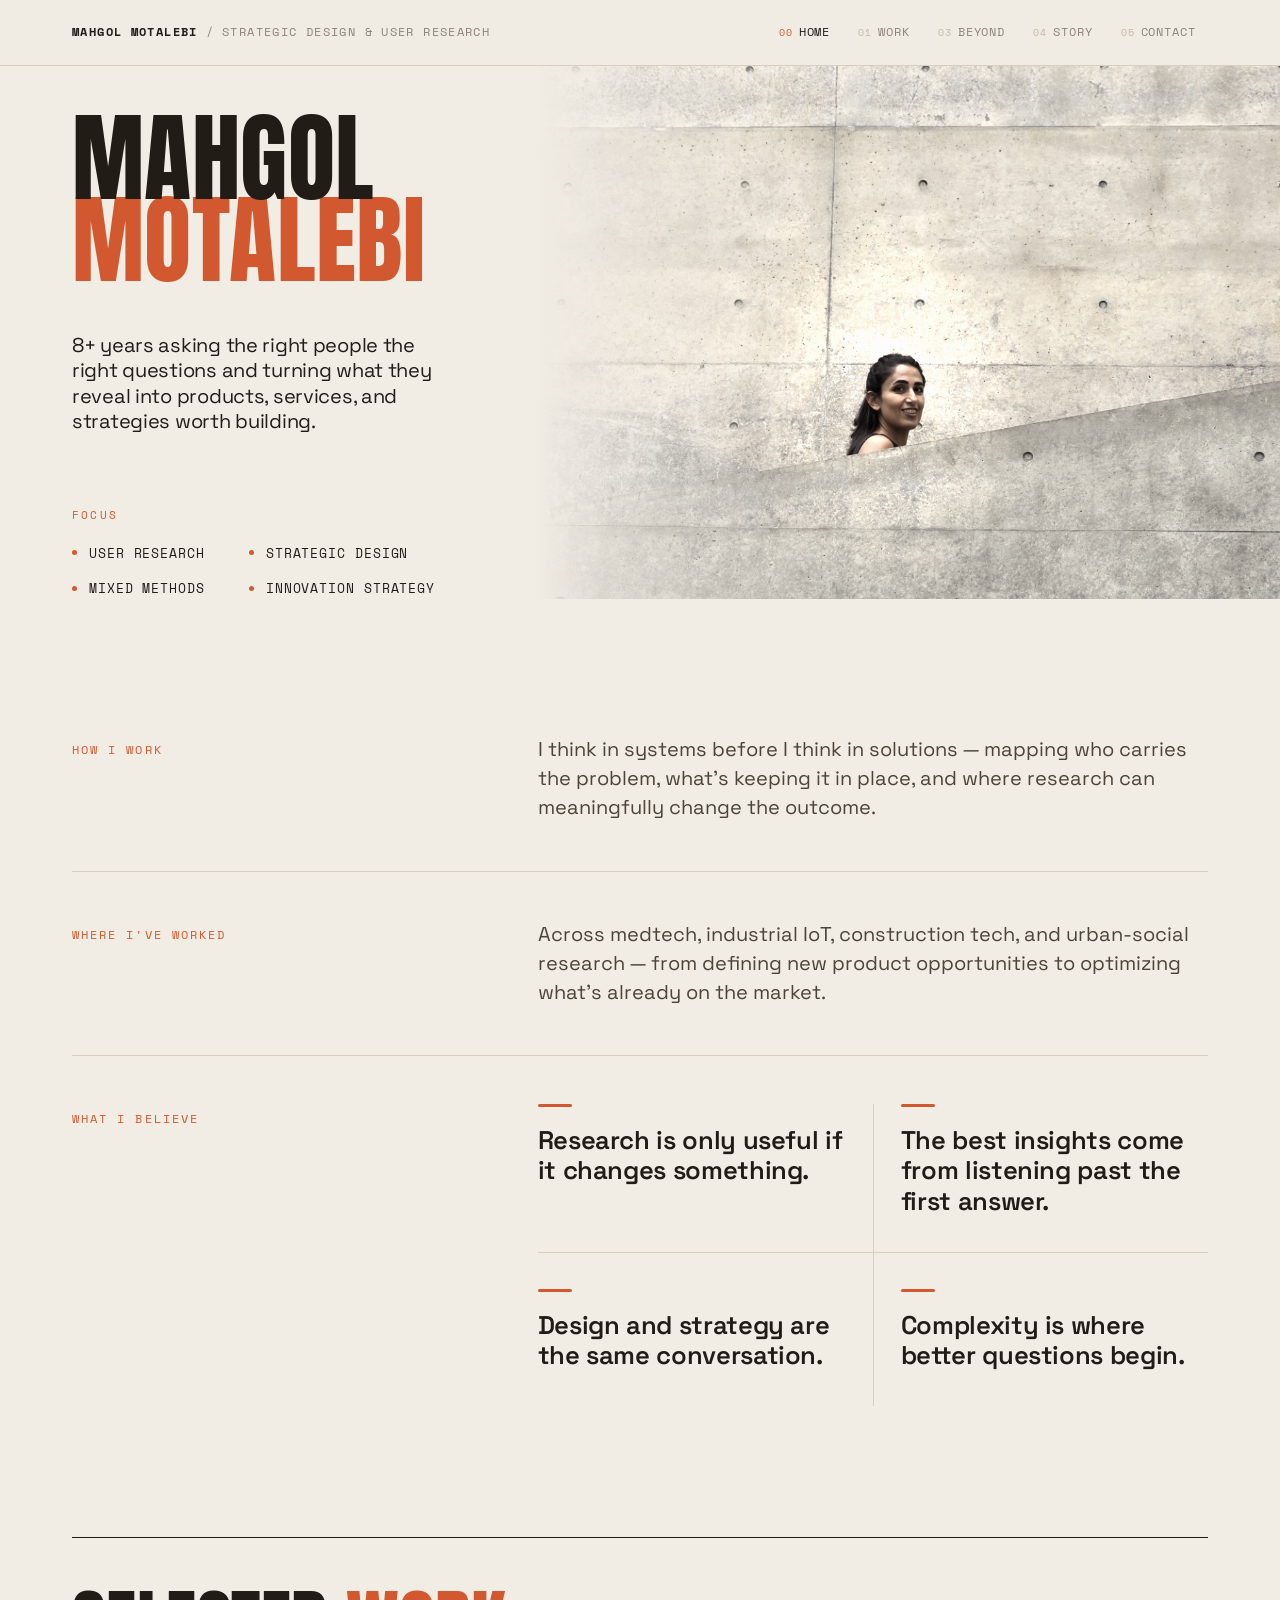
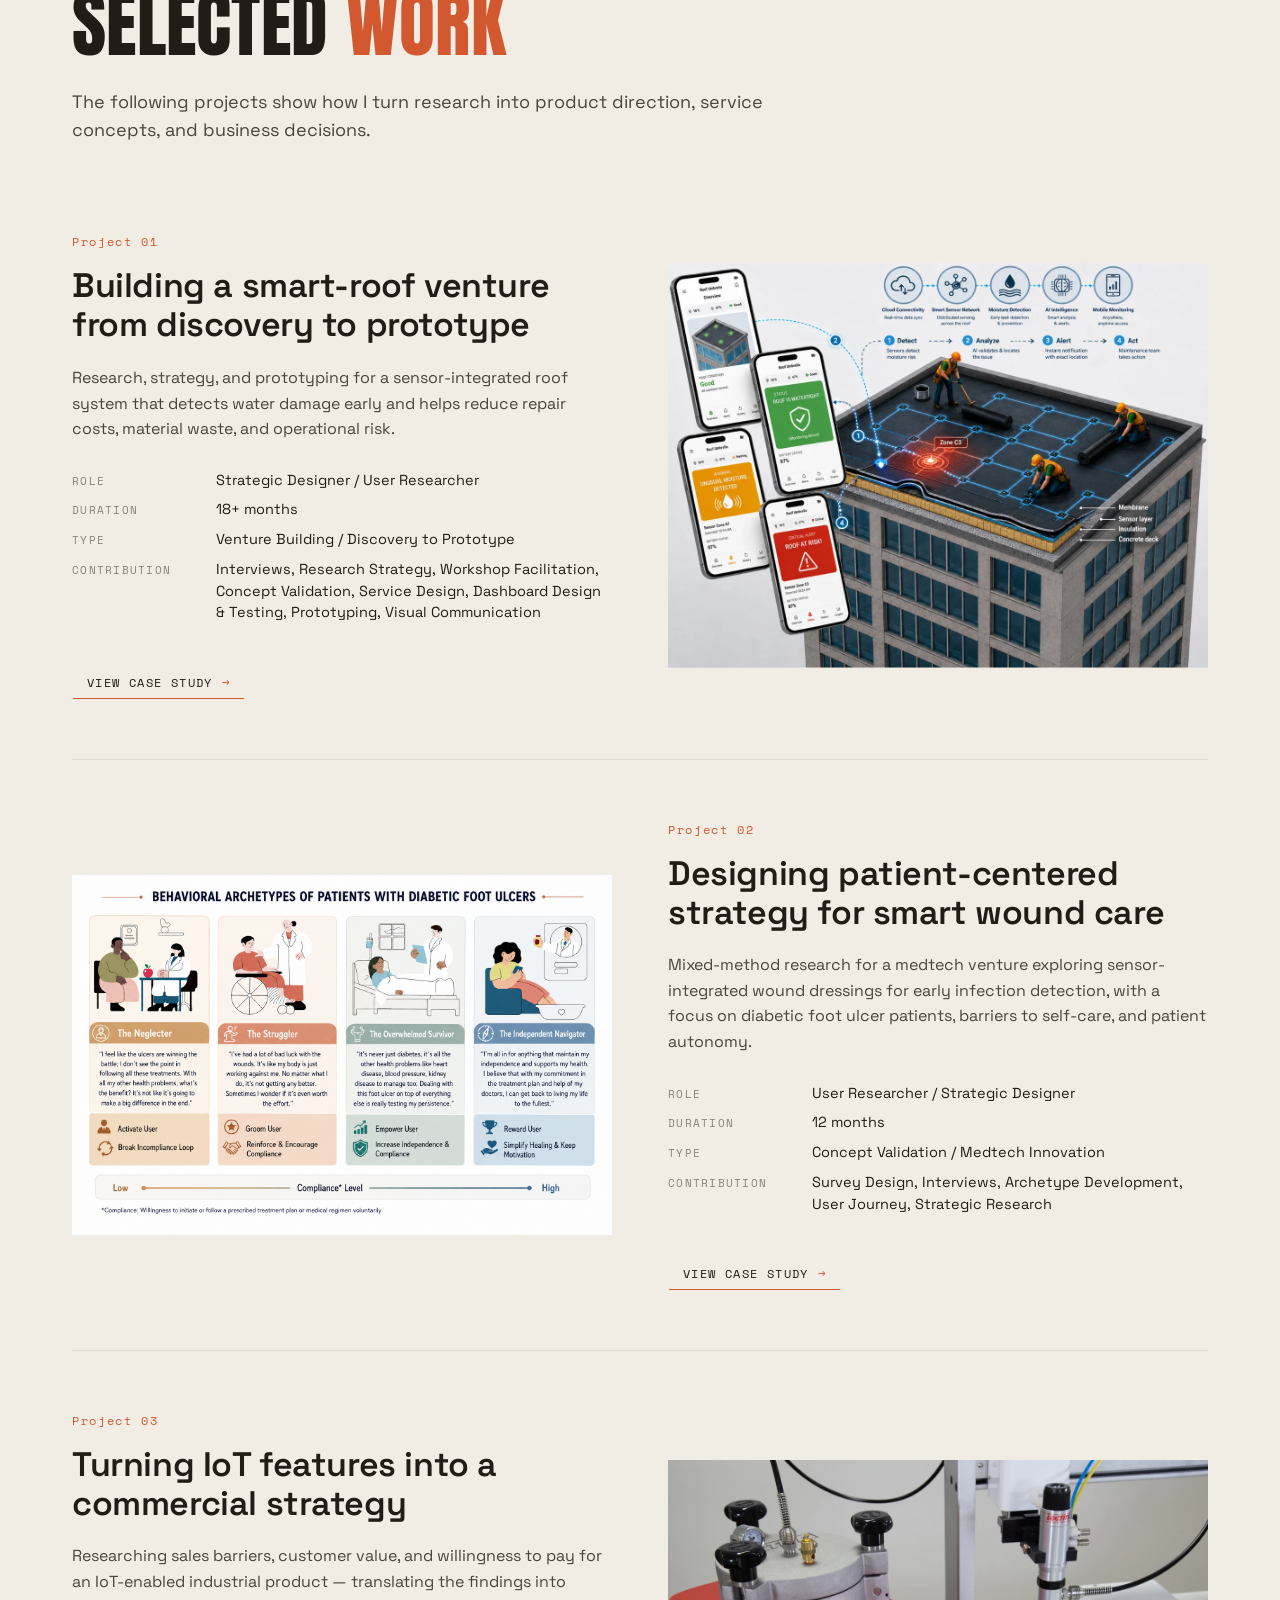
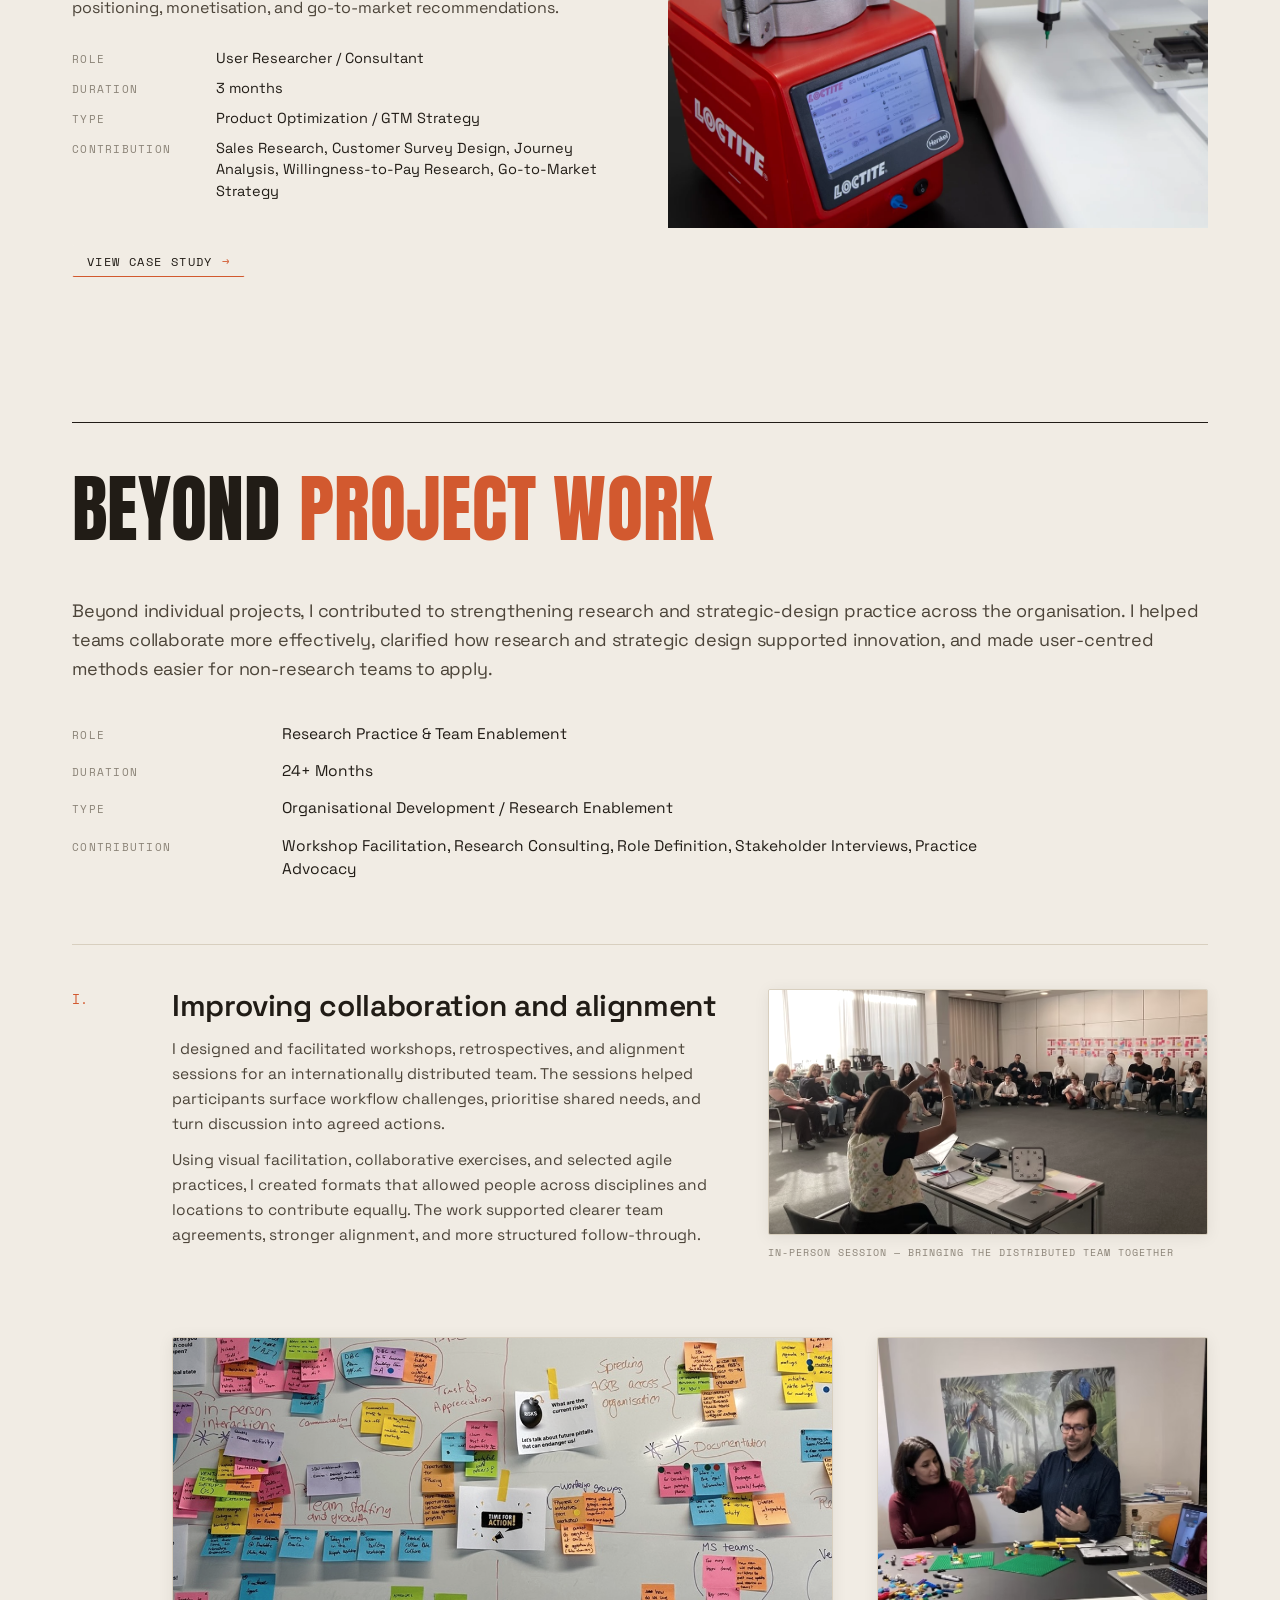
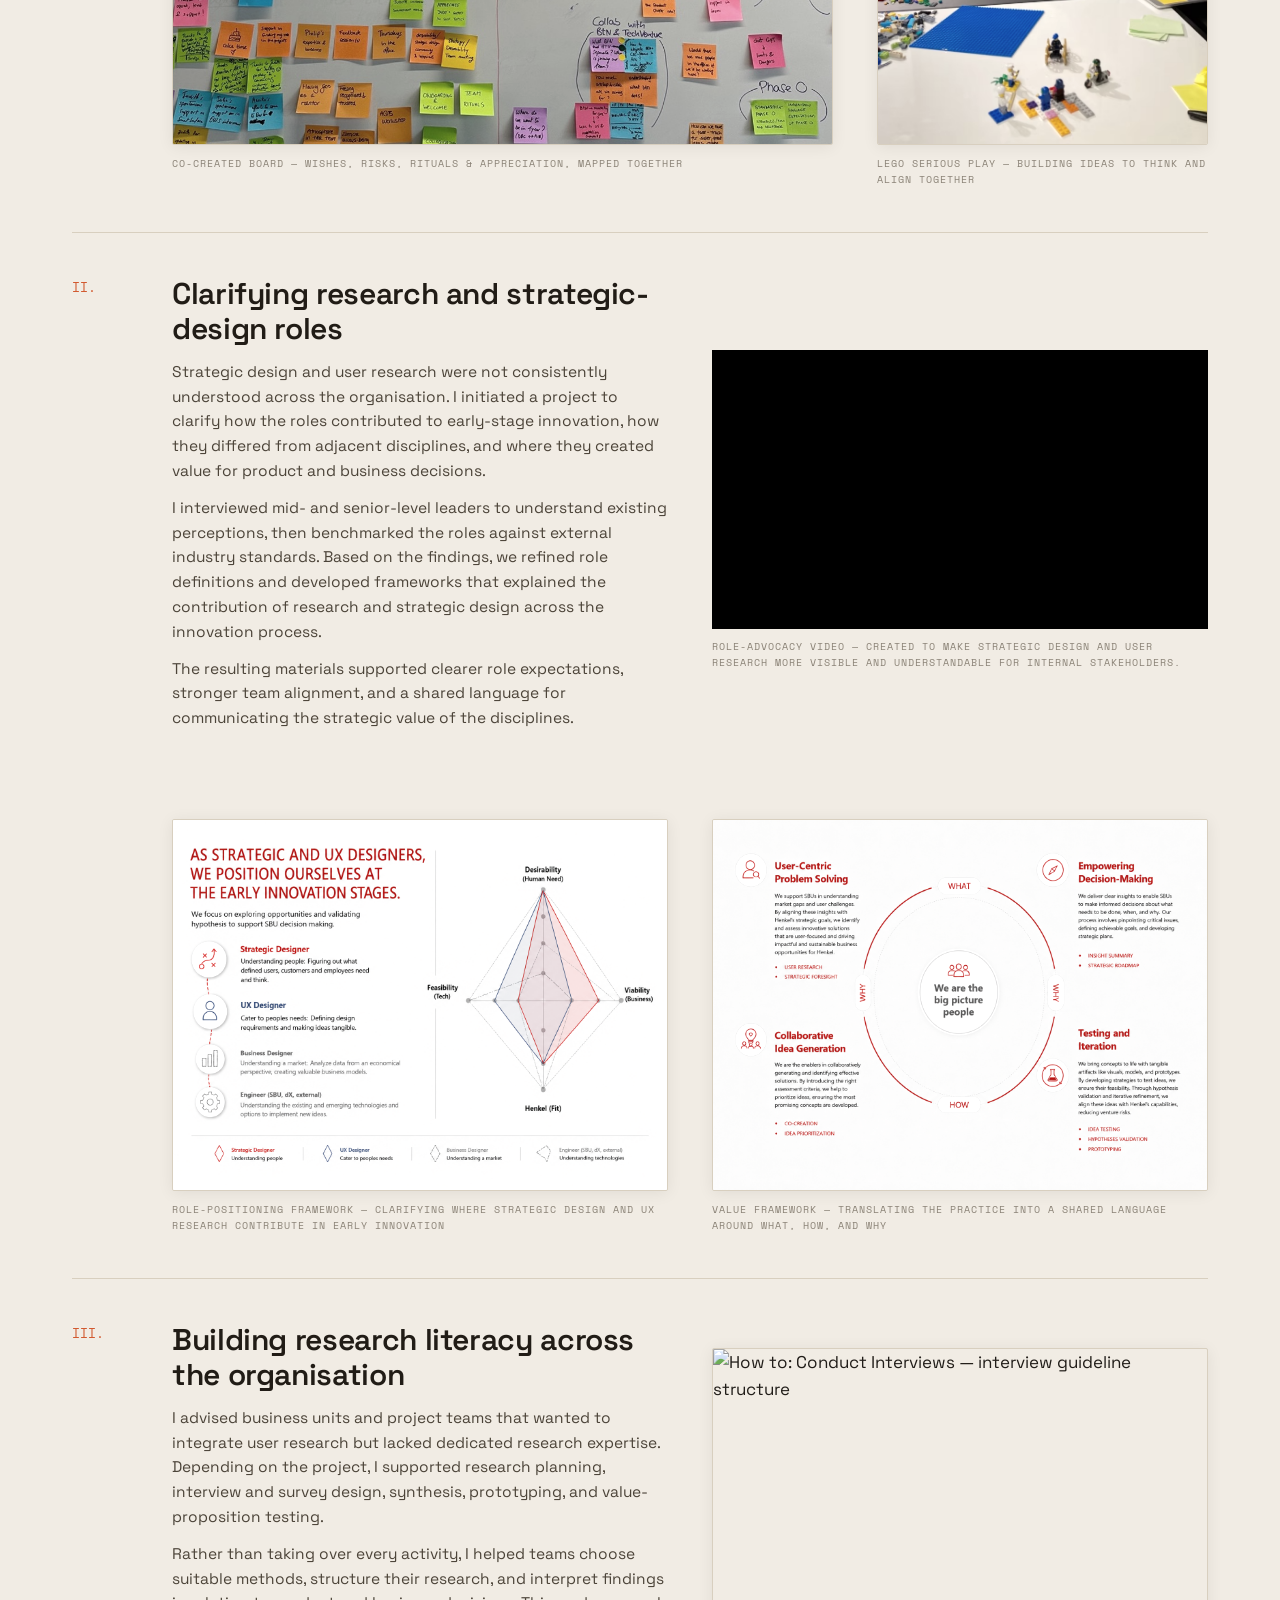
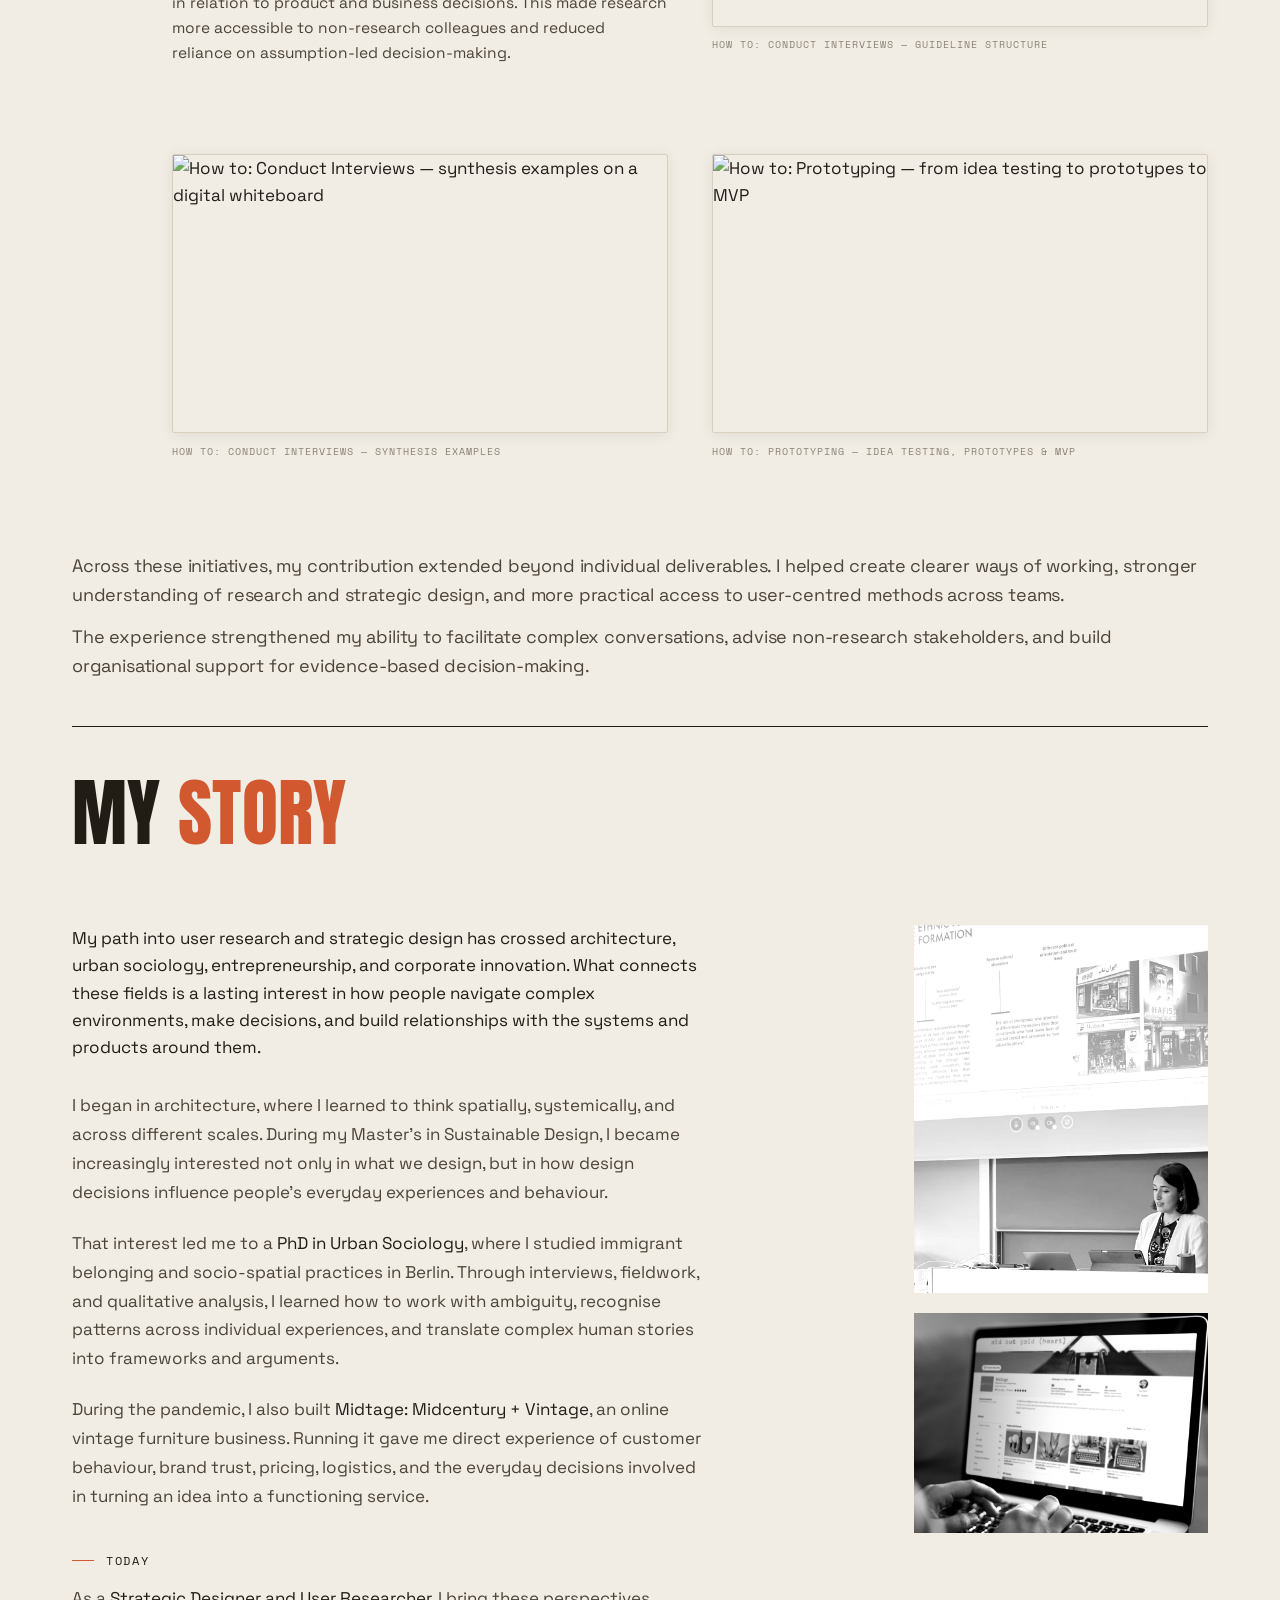
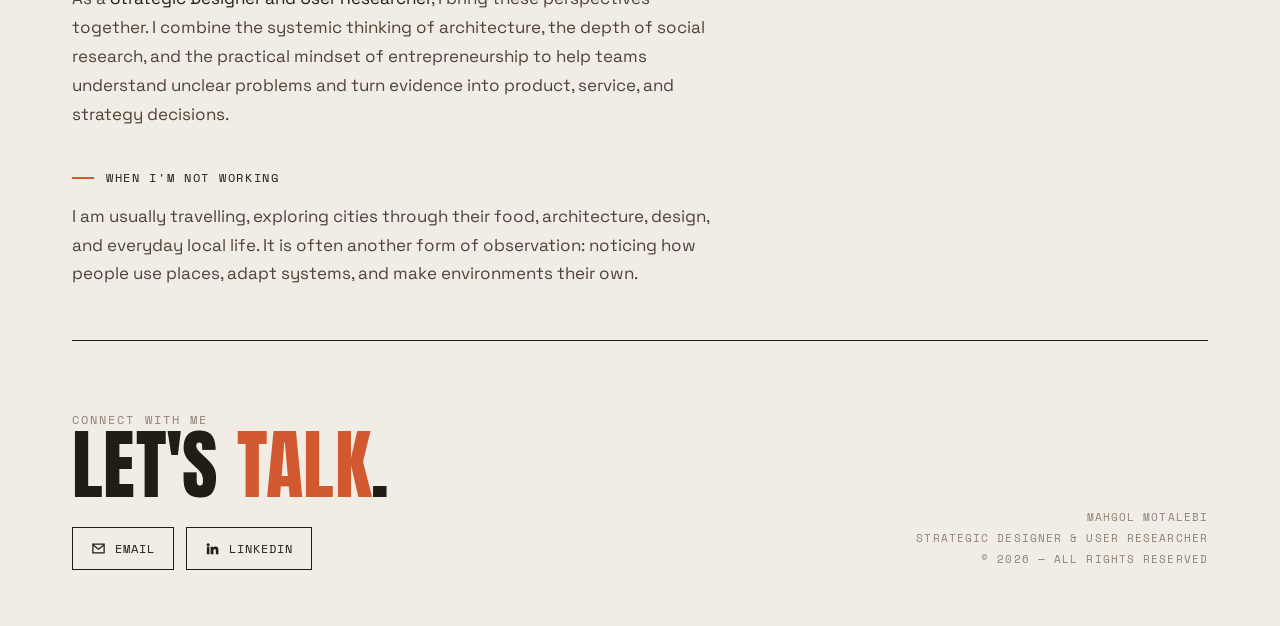
==== index.html @ c9561e36 "Update index.html" ====
<!DOCTYPE html>
<html lang="en" class="preload">
<head>
<meta charset="UTF-8" />
<meta name="viewport" content="width=device-width, initial-scale=1.0" />
<title>Mahgol Motalebi — Strategic Designer & User Researcher</title>
<link rel="preconnect" href="https://fonts.googleapis.com" />
<link rel="preconnect" href="https://fonts.gstatic.com" crossorigin />
<link href="https://fonts.googleapis.com/css2?family=Anton&family=Instrument+Serif:ital@0;1&family=Space+Mono:ital,wght@0,400;0,700;1,400&family=Space+Grotesk:wght@400;500;600;700&family=Hanken+Grotesk:wght@400;500;600;700&display=swap" rel="stylesheet" />
<link rel="stylesheet" href="site.css?v=54" />
<link rel="stylesheet" href="case.css?v=37" />
<script src="image-slot.js"></script>
<script src="site.js" defer></script>
<template id="__bundler_thumbnail"><svg viewBox="0 0 80 56" xmlns="http://www.w3.org/2000/svg"><rect width="80" height="56" fill="#f1ece4"/><text x="40" y="32" font-size="10" fill="#d2592f" text-anchor="middle" font-family="serif" font-weight="bold">MM</text></svg></template>
</head>
<body>

<!-- ===================== NAV ===================== -->
<header class="nav">
  <div class="wrap">
    <a class="nav-brand" href="#home"><b>Mahgol Motalebi</b><span class="sep">/</span><span class="role">Strategic Design &amp; User Research</span></a>
    <nav class="nav-links">
      <a href="#home"><span class="n">00</span>Home</a>
      <a href="#work"><span class="n">01</span>Work</a>
      <a href="#beyond"><span class="n">03</span>Beyond</a>
      <a href="#story"><span class="n">04</span>Story</a>
      <a href="#contact"><span class="n">05</span>Contact</a>
    </nav>

  </div>
</header>

<main>

<!-- ===================== 00 · HOME ===================== -->
<section id="home" class="hero" data-screen-label="Home">
  <div class="hero-stage">
    <div class="hero-photo">
      <img loading="eager" src="images/portrait-wall-bright.png" alt="Mahgol Motalebi against a concrete wall" style="object-fit: cover" />
    </div>
    <div class="wrap hero-inner">
      <div class="hero-text reveal">
        <h1 class="hero-name"><span>Mahgol</span><span class="o" style="margin: 2px 0px 0px">Motalebi</span></h1>
        <p class="hero-state" style="font-size: 20px; width: 100%; max-width: 370px;">8+ years asking the right people the right questions and turning what they reveal into products, services, and strategies worth building.</p>
        <div class="hero-tags" style="margin: 72px 0px 0px">
          <span class="hero-tags-label">Focus</span>
          <div class="tag-row">
            <span class="tag">User Research</span>
            <span class="tag">Strategic Design</span>
            <span class="tag">Mixed Methods</span>
            <span class="tag">Innovation Strategy</span>
          </div>
        </div>

      </div>
    </div>
  </div>
  <div class="wrap">
    <div class="home-lower">
      <div class="home-band reveal">
        <div class="beliefs-kicker">How I work</div>
        <p class="hero-proof" style="font-size: 20px">I think in systems before I think in solutions — mapping who carries the problem, what's keeping it in place, and where research can meaningfully change the outcome.</p>
      </div>
      <div class="home-band reveal">
        <div class="beliefs-kicker">Where I've worked</div>
        <p class="hero-proof" style="font-size: 20px">Across medtech, industrial IoT, construction tech, and urban-social research — from defining new product opportunities to optimizing what's already on the market.</p>
      </div>
      <div class="home-band reveal">
        <div class="beliefs-kicker">What I believe</div>
        <ol class="beliefs-grid">
          <li><span class="bmark"></span><p>Research is only useful if it changes something.</p></li>
          <li><span class="bmark"></span><p>The best insights come from listening past the first answer.</p></li>
          <li><span class="bmark"></span><p>Design and strategy are the same conversation.</p></li>
          <li><span class="bmark"></span><p>Complexity is where better questions begin.</p></li>
        </ol>
      </div>
    </div>
  </div>
</section>

<!-- ===================== 02 · WORK ===================== -->
<section id="work" style="margin: 0px; padding-top: 18px; margin-top: 0px">
  <div class="wrap">
    <div class="sec-head reveal">
      <div>
        <h2 class="sec-title">Selected <em>Work</em></h2>
      </div>
    </div>

    <p class="work-intro reveal" style="font-size: 18px; width: 100%; max-width: 760px;">The following projects show how I turn research into product direction, service concepts, and business decisions.</p>

    <article class="proj reveal proj--link" onclick="openCase('case-smart')" onkeydown="if(event.key==='Enter'||event.key===' '){event.preventDefault();openCase('case-smart');}" role="link" tabindex="0" aria-label="Open Smart Surface case study" style="padding: 40px 0px 60px">
      <div class="proj-body">
        <div class="proj-num">Project 01</div>
        <h3 class="proj-title">Building a smart-roof venture from discovery to prototype</h3>
        <p class="proj-desc">Research, strategy, and prototyping for a sensor-integrated roof system that detects water damage early and helps reduce repair costs, material waste, and operational risk.</p>
        <dl class="meta">
          <dt>Role</dt><dd>Strategic Designer / User Researcher</dd>
          <dt>Duration</dt><dd>18+ months</dd>
          <dt>Type</dt><dd>Venture Building / Discovery to Prototype</dd>
          <dt>Contribution</dt><dd>Interviews, Research Strategy, Workshop Facilitation, Concept Validation, Service Design, Dashboard Design &amp; Testing, Prototyping, Visual Communication</dd>
        </dl>
        <span class="proj-cta hero-link hero-link--primary"><span class="lbl">View case study</span> <span class="ar">→</span></span>
      </div>
      <div class="proj-media">
        <image-slot id="work-proj-01" class="proj-img" shape="rect" fit="contain" src="[data-uri]" style="aspect-ratio:4 / 3; height:auto;" placeholder="Drop project shots — app + roof system"></image-slot>
      </div>
    </article>

    <article class="proj flip reveal proj--link" onclick="openCase('case-signal')" onkeydown="if(event.key==='Enter'||event.key===' '){event.preventDefault();openCase('case-signal');}" role="link" tabindex="0" aria-label="Open Smart Wound Care case study" style="padding: 60px 0px">
      <div class="proj-body">
        <div class="proj-num">Project 02</div>
        <h3 class="proj-title">Designing patient-centered strategy for smart wound care</h3>
        <p class="proj-desc">Mixed-method research for a medtech venture exploring sensor-integrated wound dressings for early infection detection, with a focus on diabetic foot ulcer patients, barriers to self-care, and patient autonomy.</p>
        <dl class="meta">
          <dt>Role</dt><dd>User Researcher / Strategic Designer</dd>
          <dt>Duration</dt><dd>12 months</dd>
          <dt>Type</dt><dd>Concept Validation / Medtech Innovation</dd>
          <dt>Contribution</dt><dd>Survey Design, Interviews, Archetype Development, User Journey, Strategic Research</dd>
        </dl>
        <span class="proj-cta hero-link hero-link--primary"><span class="lbl">View case study</span> <span class="ar">→</span></span>
      </div>
      <div class="proj-media">
        <div class="proj-img" style="aspect-ratio:4/3;background:#f1ece4;overflow:hidden;">
          <img loading="lazy" src="images/case-woundcare/archetypes-behaviors.png" alt="Parallel coordinates chart mapping behaviours to define archetypes across emotional well-being, adherence to treatment, knowledge of condition, and comorbidity" style="width:100%;height:100%;object-fit:contain;object-position:center center;" />
        </div>
      </div>
    </article>

    <article class="proj reveal proj--link" onclick="openCase('case-gtm')" onkeydown="if(event.key==='Enter'||event.key===' '){event.preventDefault();openCase('case-gtm');}" role="link" tabindex="0" aria-label="Open Go-to-market case study" style="padding: 60px 0px">
      <div class="proj-body">
        <div class="proj-num">Project 03</div>
        <h3 class="proj-title">Turning IoT features into a commercial strategy</h3>
        <p class="proj-desc">Researching sales barriers, customer value, and willingness to pay for an IoT-enabled industrial product — translating the findings into positioning, monetisation, and go-to-market recommendations.</p>
        <dl class="meta">
          <dt>Role</dt><dd>User Researcher / Consultant</dd>
          <dt>Duration</dt><dd>3 months</dd>
          <dt>Type</dt><dd>Product Optimization / GTM Strategy</dd>
          <dt>Contribution</dt><dd>Sales Research, Customer Survey Design, Journey Analysis, Willingness-to-Pay Research, Go-to-Market Strategy</dd>
        </dl>
        <span class="proj-cta hero-link hero-link--primary"><span class="lbl">View case study</span> <span class="ar">→</span></span>
      </div>
      <div class="proj-media">
        <div class="proj-img" style="aspect-ratio:4/3;overflow:hidden;display:flex;align-items:center;justify-content:center;"><img loading="lazy" src="images/case-gtm/rc50-dispenser-v3.webp" alt="LOCTITE EQ RC50 Integrated Dispenser — IoT-enabled industrial glue dispensing product" style="width:100%;height:100%;object-fit:contain;object-position:center center;" /></div>
      </div>
    </article>

  </div>
</section>

<!-- RESUME SECTION HIDDEN -->
<section id="resume" style="display:none;">
  <div class="wrap">
    <div class="sec-head reveal">
      <div>
        <h2 class="sec-title">Resume</h2>
      </div>
      <a href="uploads/Mahgol Motalebi- CV.pdf" download="Mahgol Motalebi CV.pdf" style="display:inline-flex;align-items:center;gap:9px;font-family:var(--mono);font-size:11px;font-weight:600;letter-spacing:0.14em;text-transform:uppercase;color:#fff;background:var(--coral);text-decoration:none;padding:9px 16px;border-radius:999px;white-space:nowrap;align-self:end;margin-bottom:6px;">Download CV <span style="font-size:13px;">↓</span></a>
    </div>

<div class="block-label">Work Experience</div>

    <div class="cv-row reveal">
      <div class="cv-when">2022 — Present</div>
      <div>
        <h3 class="cv-role">Strategic Designer · User Researcher</h3>
        <p class="cv-org">Henkel <span class="place">— Venture Building / New Business Models</span></p>
        <ul class="cv-list">
          <li>Led mixed-method research across venture-building and product optimization projects — including 100+ expert and user interviews, surveys, and iterative concept validation.</li>
          <li>Translated research into actionable outcomes: value propositions, service blueprints, journey maps, go-to-market strategies, and product and feature recommendations — across both new ventures and existing product lines.</li>
          <li>Designed and facilitated co-creation workshops, ideation sessions, and alignment workshops with cross-functional teams including business units, product managers, engineers, and external partners.</li>
          <li>Supported innovation projects end-to-end — from problem discovery and opportunity validation to prototyping and commercial strategy — aligning user needs, business goals, and technical feasibility throughout.</li>
        </ul>
      </div>
    </div>

    <div class="cv-row reveal">
      <div class="cv-when">2017 — 2022</div>
      <div>
        <h3 class="cv-role">Doctoral Researcher</h3>
        <p class="cv-org">Bauhaus-Universität Weimar</p>
        <ul class="cv-list">
          <li>Designed and conducted mixed-method research on immigrant belonging, urban public space, and socio-spatial practices in Berlin.</li>
          <li>Combined interviews, fieldwork, observation, and thematic analysis to identify patterns across complex individual and social experiences.</li>
          <li>Translated findings into academic publications, conceptual frameworks, lectures, and conference presentations for different audiences.</li>
        </ul>
      </div>
    </div>

    <div class="cv-row reveal">
      <div class="cv-when">2016 — 2017</div>
      <div>
        <h3 class="cv-role">Project Manager / Editor</h3>
        <p class="cv-org">Actar Publishers · UrbanNext <span class="place">— Barcelona</span></p>
        <ul class="cv-list">
          <li>Coordinated editorial production for the Biennale publication series Imminent Commons, working with more than ten international authors and contributors.</li>
          <li>Managed content development, editorial workflows, digital communication, and promotion across print and online channels.</li>
          <li>Authored a research chapter for the Imminent Commons Biennale publication.</li>
        </ul>
      </div>
    </div>

    <div class="cv-row reveal">
      <div class="cv-when">2013 — 2014</div>
      <div>
        <h3 class="cv-role">Teaching Assistant</h3>
        <p class="cv-org">Azad University <span class="place">— Tehran, Iran</span></p>
        <ul class="cv-list">
          <li>Supported studio teaching, student critiques, and the development of architectural design projects for the Architectural Design II course.</li>
        </ul>
      </div>
    </div>

    <div class="cv-row reveal">
      <div class="cv-when">2012 — 2013</div>
      <div>
        <h3 class="cv-role">Designer &amp; Architectural Researcher</h3>
        <p class="cv-org">Transformers of Persian Architecture <span class="place">— Tehran, Iran</span></p>
        <ul class="cv-list">
          <li>Researched sustainable design practices and translated findings into strategic directions for architectural projects.</li>
        </ul>
      </div>
    </div>

    <div class="block-label">Core Capabilities</div>
    <div class="skills">
      <div class="skill-cat reveal">
        <div class="skill-name">Research &amp;<br />Strategy</div>
        <div>
          <div class="skill-items">User interviews<span class="sl">/</span>Expert interviews<span class="sl">/</span>Survey design<span class="sl">/</span>Market research<span class="sl">/</span>Competitive analysis<span class="sl">/</span>Synthesis<span class="sl">/</span>Opportunity mapping</div>
        </div>
      </div>
      <div class="skill-cat reveal">
        <div class="skill-name">Design &amp;<br />Product Thinking</div>
        <div>
          <div class="skill-items">Journey mapping<span class="sl">/</span>Service blueprinting<span class="sl">/</span>Persona<span class="sl">/</span>archetype development<span class="sl">/</span>Value proposition design<span class="sl">/</span>Prototyping<span class="sl">/</span>Data visualization</div>
        </div>
      </div>
      <div class="skill-cat reveal">
        <div class="skill-name">Facilitation &amp;<br />Collaboration</div>
        <div>
          <div class="skill-items">Workshop design<span class="sl">/</span>Co-creation<span class="sl">/</span>Stakeholder alignment<span class="sl">/</span>Agile collaboration<span class="sl">/</span>Cross-functional consulting</div>
        </div>
      </div>
      <div class="skill-cat reveal">
        <div class="skill-name">Tools</div>
        <div>
          <div class="skill-items">Figma<span class="sl">/</span>Miro<span class="sl">/</span>Dovetail<span class="sl">/</span>ATLAS.ti<span class="sl">/</span>Adobe CC<span class="sl">/</span>Confluence<span class="sl">/</span>MS Forms</div>
        </div>
      </div>
    </div>

    <div class="block-label">Education</div>
    <div class="cv-row reveal">
      <div class="cv-when">2017 — 2022</div>
      <div>
        <h3 class="cv-role">Doctor of Philosophy in Urban Sociology</h3>
        <p class="cv-org">Bauhaus-Universität Weimar</p>
        <ul class="cv-list"><li>Research on how immigrants' use of urban public spaces and socio-spatial practices shape their sense of belonging in Berlin.</li></ul>
      </div>
    </div>
    <div class="cv-row reveal">
      <div class="cv-when">2014 — 2016</div>
      <div>
        <h3 class="cv-role">Master of Sustainable Design</h3>
        <p class="cv-org">KU Leuven</p>
        <ul class="cv-list">
          <li>Developed a research-through-design approach combining sustainable planning, spatial analysis, and experimental design methods.</li>
        </ul>
      </div>
    </div>
    <div class="cv-row reveal">
      <div class="cv-when">2015 — 2016</div>
      <div>
        <h3 class="cv-role">Exchange Programme in Media Architecture</h3>
        <p class="cv-org">Bauhaus-Universität Weimar</p>
        <ul class="cv-list">
          <li>Explored interdisciplinary approaches connecting architecture, digital media, technology, and spatial experience.</li>
        </ul>
      </div>
    </div>
    <div class="cv-row reveal">
      <div class="cv-when">2008 — 2013</div>
      <div>
        <h3 class="cv-role">Bachelor of Architecture &amp; Design</h3>
        <p class="cv-org">Azad University</p>
      </div>
    </div>
  </div>
</section>

<!-- ===================== 03 · BEYOND ===================== -->
<section id="beyond" style="padding-top:40px">
  <div class="wrap">
    <div class="sec-head reveal">
      <div>
        <h2 class="sec-title">Beyond <em>Project Work</em></h2>
      </div>
    </div>

    <div class="beyond-intro reveal">
      <div class="beyond-intro-body">
        <p>Beyond individual projects, I contributed to strengthening research and strategic-design practice across the organisation. I helped teams collaborate more effectively, clarified how research and strategic design supported innovation, and made user-centred methods easier for non-research teams to apply.</p>
      </div>
      <dl class="beyond-meta">
        <div class="bm-row">
          <dt>Role</dt>
          <dd>Research Practice &amp; Team Enablement</dd>
        </div>
        <div class="bm-row">
          <dt>Duration</dt>
          <dd>24+ Months</dd>
        </div>
        <div class="bm-row">
          <dt>Type</dt>
          <dd>Organisational Development / Research Enablement</dd>
        </div>
        <div class="bm-row">
          <dt>Contribution</dt>
          <dd>Workshop Facilitation, Research Consulting, Role Definition, Stakeholder Interviews, Practice Advocacy</dd>
        </div>
      </dl>
    </div>

    <div class="init init--photos reveal">
      <div class="init-n">I.</div>
      <div>
        <h3 class="init-title">Improving collaboration and alignment</h3>
        <div class="init-body">
          <p>I designed and facilitated workshops, retrospectives, and alignment sessions for an internationally distributed team. The sessions helped participants surface workflow challenges, prioritise shared needs, and turn discussion into agreed actions.</p>
          <p>Using visual facilitation, collaborative exercises, and selected agile practices, I created formats that allowed people across disciplines and locations to contribute equally. The work supported clearer team agreements, stronger alignment, and more structured follow-through.</p>
        </div>
      </div>
      <div class="init-media">
        <div class="frame"><img src="images/workshop/group-session.jpg" alt="Mahgol facilitating an in-person workshop with the distributed team seated in a circle, timer on the table and clustered sticky notes on the wall behind" loading="lazy" /></div>
        <div class="cap">In-person session — bringing the distributed team together</div>
      </div>
      <div class="init-figs init-figs--split">
        <figure class="init-fig">
          <div class="frame"><img src="images/workshop/sticky-board.jpg" alt="A large co-created workshop board mapping wishes, in-person interactions, team staffing, risks, documentation, meetings and appreciation across hundreds of colour-coded sticky notes" loading="lazy" /></div>
          <figcaption>co-created board — wishes, risks, rituals &amp; appreciation, mapped together</figcaption>
        </figure>
        <figure class="init-fig">
          <div class="frame"><img src="images/workshop/lego-play.jpg" alt="A LEGO Serious Play session — colourful brick models and figures spread across the table as two participants discuss, with a colleague joining remotely on a laptop" loading="lazy" /></div>
          <figcaption>lego serious play — building ideas to think and align together</figcaption>
        </figure>
      </div>
    </div>

    <div class="init init--feature reveal">
      <div class="init-n">II.</div>
      <div>
        <h3 class="init-title">Clarifying research and strategic-design roles</h3>
        <div class="init-body">
          <p>Strategic design and user research were not consistently understood across the organisation. I initiated a project to clarify how the roles contributed to early-stage innovation, how they differed from adjacent disciplines, and where they created value for product and business decisions.</p>
          <p>I interviewed mid- and senior-level leaders to understand existing perceptions, then benchmarked the roles against external industry standards. Based on the findings, we refined role definitions and developed frameworks that explained the contribution of research and strategic design across the innovation process.</p>
          <p>The resulting materials supported clearer role expectations, stronger team alignment, and a shared language for communicating the strategic value of the disciplines.</p>
        </div>
      </div>
      <div class="init-media">
        <div class="init-vframe">
          <iframe loading="lazy" src="https://www.youtube-nocookie.com/embed/P8NuC5eM3Ws?rel=0&modestbranding=1" title="Advocacy for strategic design & user research" frameborder="0" allow="accelerometer; autoplay; clipboard-write; encrypted-media; gyroscope; picture-in-picture; web-share" allowfullscreen referrerpolicy="strict-origin-when-cross-origin"></iframe>
        </div>
        <div class="cap">Role-advocacy video — created to make strategic design and user research more visible and understandable for internal stakeholders.</div>
      </div>
      <div class="init-figs">
        <figure class="init-fig">
          <div class="frame"><img src="images/advocacy/role-positioning.png" alt="Role-positioning framework — Strategic Designer and UX Designer plotted at the early innovation stages across Desirability, Feasibility, Viability and Henkel fit, alongside Business Designer and Engineer roles" loading="lazy" /></div>
          <figcaption>role-positioning framework — clarifying where strategic design and UX research contribute in early innovation</figcaption>
        </figure>
        <figure class="init-fig">
          <div class="frame"><img src="images/advocacy/big-picture-framework.png" alt="The big-picture framework — what, how and why of the practice across user-centric problem solving, empowering decision-making, collaborative idea generation and testing &amp; iteration" loading="lazy" /></div>
          <figcaption>value framework — translating the practice into a shared language around what, how, and why</figcaption>
        </figure>
      </div>
    </div>

    <div class="init init--feature reveal">
      <div class="init-n">III.</div>
      <div>
        <h3 class="init-title">Building research literacy across the organisation</h3>
        <div class="init-body">
          <p>I advised business units and project teams that wanted to integrate user research but lacked dedicated research expertise. Depending on the project, I supported research planning, interview and survey design, synthesis, prototyping, and value-proposition testing.</p>
          <p>Rather than taking over every activity, I helped teams choose suitable methods, structure their research, and interpret findings in relation to product and business decisions. This made research more accessible to non-research colleagues and reduced reliance on assumption-led decision-making.</p>
        </div>
      </div>
      <div class="init-media">
        <div class="frame init-frame-16-9"><img src="uploads-b/slide_1_1920x1080-c0480bf2.png" alt="How to: Conduct Interviews — interview guideline structure" loading="lazy" /></div>
        <div class="cap">how to: conduct interviews — guideline structure</div>
      </div>
      <div class="init-figs">
        <figure class="init-fig">
          <div class="frame init-frame-16-9"><img src="uploads-b/slide_3_1920x1080-69c99fd1.png" alt="How to: Conduct Interviews — synthesis examples on a digital whiteboard" loading="lazy" /></div>
          <figcaption>how to: conduct interviews — synthesis examples</figcaption>
        </figure>
        <figure class="init-fig">
          <div class="frame init-frame-16-9"><img src="uploads-b/slide_2_1920x1080-3a82008c.png" alt="How to: Prototyping — from idea testing to prototypes to MVP" loading="lazy" /></div>
          <figcaption>how to: prototyping — idea testing, prototypes &amp; MVP</figcaption>
        </figure>
      </div>
    </div>

    <p class="beyond-close reveal">Across these initiatives, my contribution extended beyond individual deliverables. I helped create clearer ways of working, stronger understanding of research and strategic design, and more practical access to user-centred methods across teams.</p>
    <p class="beyond-close reveal">The experience strengthened my ability to facilitate complex conversations, advise non-research stakeholders, and build organisational support for evidence-based decision-making.</p>
  </div>
</section>

<!-- ===================== 04 · STORY ===================== -->
<section id="story">
  <div class="wrap">
    <div class="sec-head reveal">
      <div>
        <h2 class="sec-title">My <em>Story</em></h2>
      </div>
    </div>

    <div class="story-grid">
      <div class="story-body reveal">
        <p style="font-family: var(--grotesk); font-size: 17px; line-height: 1.6; color: var(--ink); margin: 0 0 30px; max-width: 640px">My path into user research and strategic design has crossed architecture, urban sociology, entrepreneurship, and corporate innovation. What connects these fields is a lasting interest in how people navigate complex environments, make decisions, and build relationships with the systems and products around them.</p>
        <p style="font-size: 17px">I began in architecture, where I learned to think spatially, systemically, and across different scales. During my Master's in Sustainable Design, I became increasingly interested not only in what we design, but in how design decisions influence people's everyday experiences and behaviour.</p>
        <p style="font-size: 17px">That interest led me to a <b>PhD in Urban Sociology</b>, where I studied immigrant belonging and socio-spatial practices in Berlin. Through interviews, fieldwork, and qualitative analysis, I learned how to work with ambiguity, recognise patterns across individual experiences, and translate complex human stories into frameworks and arguments.</p>
        <p>During the pandemic, I also built <b>Midtage: Midcentury + Vintage</b>, an online vintage furniture business. Running it gave me direct experience of customer behaviour, brand trust, pricing, logistics, and the everyday decisions involved in turning an idea into a functioning service.</p>

        <div class="story-h">Today</div>
        <p style="font-size: 17px">As a <b>Strategic Designer and User Researcher</b>, I bring these perspectives together. I combine the systemic thinking of architecture, the depth of social research, and the practical mindset of entrepreneurship to help teams understand unclear problems and turn evidence into product, service, and strategy decisions.</p>

        <div class="story-h">When I'm not working</div>
        <p style="font-size: 17px">I am usually travelling, exploring cities through their food, architecture, design, and everyday local life. It is often another form of observation: noticing how people use places, adapt systems, and make environments their own.</p>
      </div>

      <div class="story-media reveal">
        <image-slot id="story-presenting" class="story-presenting" shape="rect" style="display:block;width:100%;" src="images/story-presenting.jpg" placeholder="Presenting / lecture"></image-slot>
        <image-slot id="story-midtage" class="story-midtage" shape="rect" style="display:block;width:100%;" src="images/story-midtage.png" placeholder="Midtage shop"></image-slot>
      </div>
    </div>
  </div>
</section>

<!-- ===================== CASE · SMART SURFACE (Project 01) ===================== -->
<section id="case-smart" class="case-view" data-screen-label="Case — Smart Surface">
  <div class="wrap">

    <!-- hero -->
    <div class="cs-hero">
      <button class="cs-back" onclick="closeCase()"><span class="ar">←</span> Back to work</button>
      <div class="cs-eyebrow">Project 01 · Innovation / Venture Building</div>
      <h1 class="cs-title">Smart <span class="o">Surface</span></h1>
      <p class="cs-sub">A smart-roof monitoring venture — sensor integration for early water-damage detection.</p>

      <div class="cs-stats">
        <div class="cs-stat"><div class="n">18<span class="o">+</span></div><div class="l">Months<br />end&#8209;to&#8209;end</div></div>
        <div class="cs-stat"><div class="n">70<span class="o">+</span></div><div class="l">Expert &amp; user<br />interviews</div></div>
        <div class="cs-stat"><div class="n">200<span class="o">+</span></div><div class="l">Ideas<br />generated</div></div>
        <div class="cs-stat"><div class="n">2</div><div class="l">Business units<br />joined</div></div>
        <div class="cs-stat"><div class="n">5</div><div class="l">Stakeholder<br />groups mapped</div></div>
      </div>
    </div>

    <!-- overview -->
    <div class="cs-overview">
      <div class="cs-meta">
        <div class="row"><div class="k">Role</div><div class="v">Strategic Designer<br />User Researcher</div></div>
        <div class="row"><div class="k">Duration</div><div class="v">18+ months</div></div>
        <div class="row"><div class="k">Type</div><div class="v">Innovation /<br />Venture Building</div></div>
      </div>
      <div>
        <p class="cs-lede">From a broad building-maintenance challenge to a validated product-service concept for early roof-damage detection.</p>
        <div class="cs-block">
          <div class="h">Challenge &amp; rationale</div>
          <p>Roof leakage is often detected too late — after moisture has already damaged insulation, materials, or interior spaces. For building owners, facility managers, roofers, and insurers, this creates avoidable repair costs, material waste, and operational disruption. The challenge was to understand whether early roof-damage detection could create meaningful value across this stakeholder ecosystem — and whether the opportunity was desirable, feasible, viable, and strategically relevant for Henkel.</p>
        </div>
        <div class="cs-block">
          <div class="h">Proposed solution</div>
          <p>The proposed solution combined a sensor-integrated roof layer with continuous monitoring, enabling earlier detection and more precise localisation of water damage before it developed into a larger repair problem.</p>
        </div>
      </div>
    </div>

    <!-- framework intro -->
    <div class="cs-framework">
      <h2 class="h">Research-driven strategic vision framework</h2>
      <p style="max-width: none;">From the beginning of the venture, my role was to <b>lead the desirability workstream</b> and help the team evaluate whether the <b>opportunity was worth pursuing</b>. We used a four-part strategic lens — desirability, feasibility, viability, and Henkel fit — to connect user needs, technical possibilities, business potential, and organizational relevance.</p>
      <figure class="cs-framework-fig"><div class="frame"><img loading="lazy" src="images/case-smart/framework.png" alt="Strategic vision framework: four guiding questions around Desirability (need), Feasibility (tech), Viability (business) and Henkel fit" /></div><figcaption>desirability · feasibility · viability · Henkel fit — four questions that guided the venture</figcaption></figure>
    </div>

    <!-- 01 · discover -->
    <div class="cs-step wide">
      <div class="cs-step-head"><span class="idx">01</span><h3 class="h">User and stakeholder research: understanding the roofing ecosystem</h3></div>
      <div class="cs-step-body">
        <div class="cs-intro"><div class="sp"></div>
          <div>
            <p class="cs-text">I conducted 70+ interviews with experts, users, and stakeholders to understand how roof leakage was detected, who carried the risk and cost, and how responsibilities and decisions were distributed across the ecosystem.</p>
            <p class="cs-text">I translated the findings into hypotheses, opportunity areas, and research questions that guided concept development and feature priorities.</p>
          </div>
        </div>
        <div class="cs-figs-wide">
          <figure class="cs-fig" style="width:75%;margin-inline:auto;"><div class="frame" style="border:none;background:none;"><img loading="lazy" src="images/case-smart/stakeholders.png" alt="Key decision stakeholders across the product cycle" /></div><figcaption>MAPPING THE ROOFING ECOSYSTEM — KEY DECISION STAKEHOLDERS ACROSS THE ROOFING CYCLE</figcaption></figure>
        </div>
      </div>
    </div>
    <div class="cs-step wide">
      <div class="cs-step-head"><span class="idx">02</span><h3 class="h">Ideation workshops: turning research insights into solution directions</h3></div>
      <div class="cs-step-body">
        <div class="cs-intro"><div class="sp"></div>
          <p class="cs-text">I designed and facilitated ideation workshops with both business units, using the research findings as prompts for developing potential solutions. We generated more than 200 ideas, grouped them into opportunity areas, and prioritised the directions that best addressed stakeholder needs and business potential.</p>
        </div>
        <div class="cs-figs-wide">
          <div class="cs-figrow three cs-figrow--align">
            <figure class="cs-fig"><div class="frame"><img loading="lazy" src="images/case-smart/object-storming.png" alt="Object storming — everyday objects spread across a table as ideation triggers" /></div><figcaption>object storming</figcaption></figure>
            <figure class="cs-fig"><div class="frame"><img loading="lazy" src="images/case-smart/problem-framing.png" alt="Problem-framing cards and a facility-manager persona surrounded by sticky notes" /></div><figcaption>problem framing</figcaption></figure>
            <figure class="cs-fig"><div class="frame"><img loading="lazy" src="images/case-smart/figure-storming.png" alt="Figure storming — famous personas used to spark unconventional ideas" /></div><figcaption>figure storming</figcaption></figure>
          </div>
        </div>
      </div>
    </div>

    <!-- 03 · concept selection -->
    <div class="cs-step wide">
      <div class="cs-step-head"><span class="idx">03</span><h3 class="h">Idea selection: tangible and testable concepts</h3></div>
      <div class="cs-step-body">
        <div class="cs-intro"><div class="sp"></div>
          <div>
            <p class="cs-text">During the idea-selection phase, I translated the strongest ideas into three distinct concept directions that could be discussed and tested with internal and external stakeholders.</p>
            <p class="cs-text">The concepts explored different levels of intervention: a holistic water-damage service, a prevention and emergency toolkit, and a sensor-based roof-monitoring system. Testing these alternatives helped the team compare their relevance and focus the venture on the RoofUmbrella direction.</p>
          </div>
        </div>
        <div class="cs-figs-wide">
          <div class="cs-figrow three">
            <figure class="cs-fig"><div class="frame"><img loading="lazy" src="images/case-smart/concept-driptective.png" alt="The DripTective — a holistic water-damage service concept poster" /></div><figcaption>the DripTective · holistic service</figcaption></figure>
            <figure class="cs-fig"><div class="frame"><img loading="lazy" src="images/case-smart/concept-toolbox.png" alt="The Toolbox — risk assessment, prevention and emergency-action concept poster" /></div><figcaption>the Toolbox · risk, prevention &amp; emergency</figcaption></figure>
            <figure class="cs-fig cs-fig--selected"><div class="frame"><span class="sel-tag">Selected for further validation</span><img loading="lazy" src="images/case-smart/concept-roofumbrella.png" alt="The RoofUmbrella — smart leakage sensors for flat roofs concept poster" /></div><figcaption>the RoofUmbrella · smart leakage sensors</figcaption></figure>
          </div>
        </div>
      </div>
    </div>

    <!-- 04 · iterative design & validation -->
    <div class="cs-step wide">
      <div class="cs-step-head"><span class="idx">04</span><h3 class="h">Iterative design and validation: testing product value</h3></div>
      <div class="cs-step-body">
        <div class="cs-intro"><div class="sp"></div>
          <div>
            <p class="cs-text">After selecting the RoofUmbrella direction, I designed further interviews and exercises to test and refine its value proposition. Stakeholders ranked potential benefits from essential to nice-to-have, helping the team distinguish meaningful value from internal assumptions.</p>
            <p class="cs-text">The findings clarified which benefits mattered most and gave the team a more focused basis for product messaging and feature decisions.</p>
          </div>
        </div>
        <div class="cs-figs-wide">
          <div class="cs-figrow cs-vpflow">
            <figure class="cs-fig cs-vpflow-item">
              <div class="vp-tag">Used in stakeholder interviews</div>
              <div class="frame vp-bare"><img loading="lazy" src="images/case-smart/vp-refine-paper.png" alt="Value-proposition refinement template: FOR / WHO / RoofUmbrella framework used to structure stakeholder interviews" /></div>
              <figcaption>the template I used to run the exercise in interviews</figcaption>
            </figure>
            <div class="vp-arrow" aria-hidden="true">&#8594;</div>
            <figure class="cs-fig cs-vpflow-item">
              <div class="vp-tag">The outcome</div>
              <div class="frame vp-bare"><img loading="lazy" src="images/case-smart/vp-themes-paper.png" alt="Value-proposition themes that emerged for architects: liability, customer reassurance, bold designs, increased lifetime, smart solution portfolio" /></div>
              <figcaption>a sample of the value-proposition themes that emerged</figcaption>
            </figure>
          </div>
          <div class="cs-figrow cs-vpflow cs-vpflow--gap">
            <figure class="cs-fig cs-vpflow-item">
              <div class="vp-tag">Shown in interviews</div>
              <div class="frame vp-bare"><img loading="lazy" src="images/case-smart/vp-roofumbrella-paper.png" alt="RoofUmbrella concept: smart water-leakage sensors for flat roofs, with product idea and advantages" /></div>
              <figcaption>RoofUmbrella — the refined concept I presented to stakeholders</figcaption>
            </figure>
            <div class="vp-arrow" aria-hidden="true">&#8594;</div>
            <figure class="cs-fig cs-vpflow-item">
              <div class="vp-tag">The exercise with the team</div>
              <div class="frame vp-bare"><img loading="lazy" src="images/case-smart/vp-rank-paper.png" alt="Card-sorting exercise: rank each value statement from essential to nice-to-have" /></div>
              <figcaption>card-sorting — ranking each value statement from essential to nice-to-have</figcaption>
            </figure>
          </div>
        </div>
      </div>
    </div>

    <!-- 05 · mapping the product vision -->
    <div class="cs-step wide">
      <div class="cs-step-head"><span class="idx">05</span><h3 class="h">Mapping the journey across the product lifecycle</h3></div>
      <div class="cs-step-body">
        <div class="cs-intro"><div class="sp"></div>
          <div>
            <p class="cs-text">I mapped the full roof lifecycle to understand where problems emerged — from installation and use to maintenance, repair, and end-of-life.</p>
            <p class="cs-text">The journey helped the team identify recurring pain points, unresolved questions, and possible intervention points. We used these findings to shape hypotheses and define the research priorities for the following sprint.</p>
          </div>
        </div>
        <div class="cs-figs-wide">
          <figure class="cs-fig"><div class="frame" style="border:none;background:none;"><img loading="lazy" src="images/case-smart/journey.png" alt="Roof lifecycle problem journey and solution-scenario mapping" /></div><figcaption>Roof lifecycle — problems, open questions, and intervention points across key stages</figcaption></figure>
        </div>
      </div>
    </div>

    <!-- 06 · service blueprint -->
    <div class="cs-step wide">
      <div class="cs-step-head"><span class="idx">06</span><h3 class="h">Service blueprint: an end-to-end view of the experience</h3></div>
      <div class="cs-step-body">
        <div class="cs-intro"><div class="sp"></div>
          <div>
            <p class="cs-text">Building on the lifecycle mapping, I developed the service blueprint to show how the future solution would work across user interactions, digital touchpoints, support activities, and internal operations.</p>
            <p class="cs-text">The blueprint helped the team align on the intended experience, clarify responsibilities, and identify what needed to happen behind the scenes for the service to work consistently.</p>
          </div>
        </div>
        <div class="cs-figs-wide">
          <figure class="cs-fig"><div class="frame" style="border:none;background:#fef6ec;"><img loading="lazy" src="images/case-smart/blueprint-cream.png" alt="End-to-end service blueprint" /></div><figcaption>SERVICE BLUEPRINT — CONNECTING USER TOUCHPOINTS WITH SUPPORTING PROCESSES AND RESPONSIBILITIES</figcaption></figure>
        </div>
      </div>
    </div>

    <!-- 07 · collaborative prototyping -->
    <div class="cs-step wide">
      <div class="cs-step-head"><span class="idx">07</span><h3 class="h">Prototyping the physical system and dashboard experience</h3></div>
      <div class="cs-step-body">
        <div class="cs-intro"><div class="sp"></div>
          <div>
            <p class="cs-text">During prototyping, I worked with an external hardware-design agency, internal specialists, and a research institute to keep technical development connected to the user and service requirements established through research.</p>
            <p class="cs-text">Alongside supporting experiment planning and translating findings between partners, I designed an initial dashboard concept for building and facility-management teams. The dashboard integrated roof monitoring into the wider building-management system, showing active leak alerts, the precise location of detected moisture, sensor status, and the information needed to support maintenance decisions.</p>
            <p class="cs-text">I reviewed and refined the dashboard concept with relevant stakeholders to assess whether the information, alert hierarchy, and roof map view were clear and actionable. Their feedback helped refine how leak severity, location, sensor readings, and next steps were communicated.</p>
          </div>
        </div>
        <div class="cs-figs-wide">
          <div class="proto-layout">
            <figure class="cs-fig proto-portrait"><div class="frame"><img loading="lazy" src="images/case-smart/proto-strip.jpg" alt="Full-length sensor membrane laid out in the workshop" /></div><figcaption>full-length membrane lay-up</figcaption></figure>
            <div class="proto-stack">
              <figure class="cs-fig"><div class="frame"><img loading="lazy" src="images/case-smart/proto-wufi-sim.png" alt="WUFI hygrothermal simulation software — Moisture Source dialog and the layered roof build-up model" /></div><figcaption>Hygrothermal simulation — supporting the technical evaluation of the roof system</figcaption></figure>
              <figure class="cs-fig"><div class="frame"><img loading="lazy" src="images/case-smart/proto-bench-data.png" alt="Sensor bench test — resistance-over-time readings from the sensor membrane alongside photos of the membrane lay-up in the test hall" /></div><figcaption>sensor bench-test rig</figcaption></figure>
            </div>
          </div>
          <figure class="cs-fig proto-dashboard"><div class="frame"><img loading="lazy" src="images/case-smart/proto-dashboard.png" alt="Building management system dashboard concept — Roof Leakage view with live roof map, leak-alert list, moisture trend and sensor readings for an active high-severity leak" /></div><figcaption>Building-management dashboard concept — showing active leak alerts, sensor status, moisture trends, and the detected location on the roof map.</figcaption></figure>
        </div>
      </div>
    </div>

    <!-- 08 · from strategy to story -->
    <div class="cs-step wide" style="border-bottom:none;">
      <div class="cs-step-head"><span class="idx">08</span><h3 class="h">Visual communication and animation</h3></div>
      <div class="cs-step-body">
        <div class="cs-intro"><div class="sp"></div>
          <p class="cs-text">To align internal and external stakeholders around the final concept, I translated the product and service into a clear <b>visual story</b> — showing how the sensor layer, hardware, data analysis, dashboard, and leak alerts worked together. I also initiated and directed a product animation that made the concept easier to understand, discuss, and present across the organisation.</p>
        </div>
        <div class="cs-figs-wide">
          <figure class="cs-fig" style="width:86.25%;margin-inline:auto;"><div class="frame" style="border:none;background:none;"><img loading="lazy" src="images/case-smart/sensor.png" alt="Sensor integrated into the roof system, connected to hardware, sending leak-location signal to a building management dashboard" /></div><figcaption>sensor layer → hardware → data analysis → leak alert</figcaption></figure>
        </div>
      </div>
    </div>

    <!-- video slot -->
    <div class="cs-step wide" style="border-bottom:none;">
      <div class="cs-step-body">
        <figure class="cs-fig" style="width:86.25%;margin-inline:auto;">
          <div class="cs-video" id="cs-video-slot">
            <div style="position:relative;width:100%;aspect-ratio:16/9;border-radius:6px;overflow:hidden;">
              <iframe loading="lazy" src="https://www.youtube-nocookie.com/embed/exbIL9jkoDg?rel=0&modestbranding=1" title="Product animation — sensor detects, localizes, and reports a leak in real time" frameborder="0" allow="accelerometer; autoplay; clipboard-write; encrypted-media; gyroscope; picture-in-picture; web-share" allowfullscreen referrerpolicy="strict-origin-when-cross-origin" style="position:absolute;inset:0;width:100%;height:100%;"></iframe>
            </div>
          </div>
          <figcaption>product animation — the integrated sensor detects, localizes &amp; reports a leak in real time</figcaption>
        </figure>
      </div>
    </div>

    <!-- 09 · outcome -->
    <div class="cs-step wide" style="border-bottom:none;">
      <div class="cs-step-head"><span class="idx">09</span><h3 class="h">Outcome</h3></div>
      <div class="cs-step-body">
        <div class="cs-intro"><div class="sp"></div>
          <div>
            <p class="cs-text">The venture progressed from a broad building-maintenance opportunity to a defined and tested product-service concept, supported by stakeholder research, value-proposition validation, lifecycle mapping, a service blueprint, technical experiments, an initial dashboard concept, and an early physical prototype.</p>
            <p class="cs-text">The project reached an early prototype stage, supported by validated stakeholder needs and value propositions, before being paused for strategic reasons. The work gave the team a clearer understanding of the service requirements and the technical and organisational conditions needed to take the concept forward.</p>
          </div>
        </div>
      </div>
    </div>

    <!-- case foot -->
    <div class="cs-foot">
      <button class="cs-back" onclick="closeCase()"><span class="ar">←</span> Back to work</button>
      <button class="next" onclick="closeCase()"><small>Return to</small>All selected work →</button>
    </div>

  </div>
</section>

<!-- ===================== CASE · GO-TO-MARKET (Project 03) ===================== -->
<section id="case-gtm" class="case-view" data-screen-label="Case — Equipment 4.0">
  <div class="wrap">

    <!-- hero -->
    <div class="cs-hero">
      <button class="cs-back" onclick="closeCase()"><span class="ar">←</span> Back to work</button>
      <div class="cs-eyebrow">Project 03 · Product Optimization</div>
      <h1 class="cs-title" style="font-size: clamp(40px, 6.5vw, 100px);">From Digital Feature to <span class="o">Commercial Strategy</span></h1>
      <p class="cs-sub">Turning customer and sales insights into a go-to-market strategy for an IoT-enabled industrial product.</p>

      <div class="cs-stats" style="grid-template-columns:repeat(3,1fr);">
        <div class="cs-stat"><div class="n">3</div><div class="l">Months<br />engagement</div></div>
        <div class="cs-stat"><div class="n">2</div><div class="l">Surveys<br />designed</div></div>
        <div class="cs-stat"><div class="n">2</div><div class="l">Research<br />audiences</div></div>
      </div>
    </div>

    <!-- overview -->
    <div class="cs-overview">
      <div class="cs-meta">
        <div class="row"><div class="k">Role</div><div class="v">User Researcher<br />Consultant</div></div>
        <div class="row"><div class="k">Duration</div><div class="v">3 months</div></div>
        <div class="row"><div class="k">Type</div><div class="v">Product<br />Optimization</div></div>
      </div>
      <div>
        <p class="cs-lede">The RC50 was an industrial dispensing product with new IoT-enabled features, but the team needed clearer evidence of whether customers understood, valued, and would pay for the digital functionality.</p>
        <div class="cs-block">
          <div class="h">Problem to solve</div>
          <p>The product team had introduced new IoT capabilities, but adoption remained uncertain. Sales teams found the digital value difficult to explain, customers were not consistently engaging with the features, and the preferred pricing model was unclear.</p>
          <p>The project needed to understand what was blocking adoption, which benefits customers valued most, and how the digital features could be positioned and monetised more effectively.</p>
        </div>
        <div class="cs-block">
          <div class="h">My contribution</div>
          <p>I designed and led a two-phase research programme. First, I surveyed sales and distributor teams to identify communication gaps, customer objections, and barriers in the sales journey. I then designed a customer survey to evaluate feature relevance, IoT readiness, and willingness to pay.</p>
          <p>I synthesised both research streams into go-to-market recommendations covering value communication, sales enablement, feature positioning, and monetisation.</p>
        </div>
      </div>
    </div>

    <!-- 01 · sales survey -->
    <div class="cs-step wide">
      <div class="cs-step-head"><span class="idx">01</span><h3 class="h">Understanding adoption barriers through sales and distributor research</h3></div>
      <div class="cs-step-body">
        <div class="cs-intro"><div class="sp"></div>
          <div>
            <p class="cs-text">I began by researching the perspective of sales and distributor teams, who were closest to customer objections and purchasing decisions. I designed a survey to understand where the IoT-enabled features were difficult to explain, which concerns customers raised, and what was preventing the digital functionality from becoming part of the sales conversation.</p>
            <p class="cs-text">I synthesised the findings through root-cause analysis and customer-journey mapping. This helped the team distinguish surface-level symptoms, such as limited customer interest, from underlying issues including unclear value communication, low confidence in the digital features, and insufficient support during key stages of the sales journey.</p>
          </div>
        </div>
        <div class="cs-figs-wide">
          <figure class="cs-fig" style="width:100%;">
            <div class="frame"><img loading="lazy" src="images/case-gtm/gtm-why-analysis.png" alt="Why Analysis — Root Cause Synthesis mapping underlying reasons behind customer confidence and analytics adoption challenges" /></div>
            <figcaption>Root-cause analysis — identifying the underlying reasons behind low confidence and limited engagement with the IoT features</figcaption>
          </figure>
          <figure class="cs-fig" style="width:100%;">
            <div class="frame"><img loading="lazy" src="images/case-gtm/gtm-journey-map.png" alt="Customer Journey Map — mapping customer needs, pain points, and opportunities across the end-to-end journey from Discover to Leave" /></div>
            <figcaption>Customer journey map — locating communication gaps, customer concerns, and opportunities across the sales and product experience</figcaption>
          </figure>
          <div class="cs-intro" style="margin-top:8px;"><div class="sp"></div>
            <p class="cs-text">The analysis showed that the challenge was not only feature adoption; the product's digital value was not being communicated clearly enough for either sales teams or customers.</p>
          </div>
        </div>
      </div>
    </div>

    <!-- 02 · sales findings -->
    <div class="cs-step wide">
      <div class="cs-step-head"><span class="idx">02</span><h3 class="h">Sales research revealed gaps in value communication and adoption support</h3></div>
      <div class="cs-step-body">
        <div class="cs-intro"><div class="sp"></div>
          <div>
            <p class="cs-text">The research showed that the IoT features were difficult for sales and distributor teams to explain in a clear and convincing way. Customer interest was limited, active use of the digital functionality remained low, and the value of the features was not always connected to concrete operational benefits.</p>
            <p class="cs-text">The findings pointed to three main needs: clearer value communication, stronger sales-enablement materials, and more guidance for customers — to improve understanding and support more effective sales conversations.</p>
            <p class="cs-text">These insights helped shift the conversation from simply promoting the IoT functionality to explaining where it could reduce uncertainty, support process visibility, and create practical value in day-to-day operations.</p>
            <p class="cs-text">Based on these findings, the next research phase focused directly on customers: which features they valued, how ready they were to adopt connected functionality, and whether they were willing to pay for it.</p>
          </div>
        </div>
        <div class="cs-figs-wide">
          <figure class="cs-fig" style="width:100%;">
            <div class="frame"><img loading="lazy" src="images/case-gtm/gtm-sales-survey-questions.png" alt="Sales &amp; distributor survey — Customer Insights and Your Experiences modules covering IoT adoption, willingness to pay, and selling challenges" /></div>
            <figcaption>Sales and distributor survey — exploring customer objections, selling challenges, IoT adoption, and willingness to pay</figcaption>
          </figure>
          <figure class="cs-fig" style="width:100%;">
            <div class="frame"><img loading="lazy" src="images/case-gtm/gtm-sales-survey-results.png" alt="Sales survey results — customer interest levels, IoT adoption rates, selling stage touchpoints, willingness to pay, and key challenges" /></div>
            <figcaption>Key findings — limited customer interest, low active adoption, and difficulty communicating the value of the IoT features</figcaption>
          </figure>
        </div>
      </div>
    </div>

    <!-- 03 · customer survey -->
    <div class="cs-step wide">
      <div class="cs-step-head"><span class="idx">03</span><h3 class="h">Testing customer value, IoT readiness, and willingness to pay</h3></div>
      <div class="cs-step-body">
        <div class="cs-intro"><div class="sp"></div>
          <div>
            <p class="cs-text">To complement the sales research, I designed a customer survey for RC50 users to understand how they experienced the existing product, which IoT-enabled features they considered valuable, and what might encourage or prevent adoption.</p>
            <p class="cs-text">The survey was structured around three areas: current product usability, readiness to engage with connected functionality, and the perceived value of future IoT features. It also explored willingness to pay, helping the team assess whether the digital functionality should be included, bundled, or offered as a separate service.</p>
            <p class="cs-text">By comparing feature relevance, adoption barriers, and pricing expectations, the research provided a stronger basis for product positioning and monetisation decisions.</p>
          </div>
        </div>
        <div class="cs-figs-wide">
          <figure class="cs-fig">
            <div class="frame"><img loading="lazy" src="images/case-gtm/gtm-survey-overview.png" alt="LOCTITE Pulse RC50 survey design — three complementary modules: evaluating RC50 usability, mapping IoT readiness, testing future IoT value drivers" /></div>
            <figcaption>Customer survey framework — linking current product experience, IoT readiness, and future value</figcaption>
          </figure>
          <div class="survey-modules-grid">
            <figure class="cs-fig">
              <div class="frame"><img loading="lazy" src="images/case-gtm/gtm-survey-usability.png" alt="Performance &amp; Usability survey module" /></div>
              <figcaption>Module 01 · Current product experience and usability</figcaption>
            </figure>
            <figure class="cs-fig">
              <div class="frame"><img loading="lazy" src="images/case-gtm/gtm-survey-iot-readiness.png" alt="IoT Readiness &amp; Opportunity Areas survey module" /></div>
              <figcaption>Module 02 · IoT readiness and barriers to adoption</figcaption>
            </figure>
            <figure class="cs-fig">
              <div class="frame"><img loading="lazy" src="images/case-gtm/gtm-survey-future-value.png" alt="Future Value &amp; Adoption survey module" /></div>
              <figcaption>Module 03 · Future feature value and willingness to pay</figcaption>
            </figure>
          </div>
          <div class="cs-intro" style="margin-top:36px;"><div class="sp"></div>
            <p class="cs-text">The findings showed that customers were more receptive to the digital features when they were linked to concrete operational benefits rather than presented as technology alone. They also helped clarify which features carried the strongest perceived value and where willingness to pay remained limited or dependent on clearer proof of return.</p>
          </div>
        </div>
      </div>
    </div>
    <div class="cs-step wide" style="border-bottom:none;">
      <div class="cs-step-head"><span class="idx">04</span><h3 class="h">Translating research into go-to-market action</h3></div>
      <div class="cs-step-body">
        <div class="cs-intro"><div class="sp"></div>
          <div>
            <p class="cs-text">I combined the sales and customer findings into a set of go-to-market recommendations covering value communication, sales enablement, feature positioning, onboarding, and pricing.</p>
            <p class="cs-text">The strategy focused on connecting the IoT features to concrete operational benefits, equipping sales teams with clearer messaging and support materials, and reducing uncertainty for customers during evaluation and early use.</p>
            <p class="cs-text">The research gave the team a clearer understanding of why the digital features were difficult to adopt and sell. It also provided a stronger basis for improving ROI communication, refining the product's positioning, and deciding how the digital functionality could be packaged and monetised more effectively.</p>
          </div>
        </div>
      </div>
    </div>

    <!-- case foot -->
    <div class="cs-foot">
      <button class="cs-back" onclick="closeCase()"><span class="ar">←</span> Back to work</button>
      <button class="next" onclick="closeCase()"><small>Return to</small>All selected work →</button>
    </div>

  </div>
</section>

<!-- ===================== CASE · SMART WOUND CARE (Project 02) ===================== -->
<section id="case-signal" class="case-view" data-screen-label="Case — Smart Wound Care">
  <div class="wrap">

    <!-- hero -->
    <div class="cs-hero">
      <button class="cs-back" onclick="closeCase()"><span class="ar">←</span> Back to work</button>
      <div class="cs-eyebrow">Project 02 · Innovation / Venture Building</div>
      <h1 class="cs-title">Smart <span class="o">Wound Care</span></h1>
      <p class="cs-sub" style="width: 100%; max-width: 878px;">Exploring how earlier infection detection could support patients and care teams managing chronic wounds.</p>

      <div class="cs-stats" style="grid-template-columns:repeat(4,1fr);">
        <div class="cs-stat"><div class="n">12</div><div class="l">Months<br />on the venture</div></div>
        <div class="cs-stat"><div class="n">7</div><div class="l">Expert &amp; user<br />interviews</div></div>
        <div class="cs-stat"><div class="n">261</div><div class="l">Survey<br />respondents</div></div>
        <div class="cs-stat"><div class="n">4</div><div class="l">Patient<br />archetypes</div></div>
      </div>
    </div>

    <!-- overview -->
    <div class="cs-overview">
      <div class="cs-meta">
        <div class="row"><div class="k">Role</div><div class="v">Strategic Designer<br />User Researcher</div></div>
        <div class="row"><div class="k">Duration</div><div class="v">12 months on the venture<br/><span style="color:var(--mut);font-size:0.88em;">4-month focused research phase</span></div></div>
        <div class="row"><div class="k">Type</div><div class="v">Innovation /<br />Venture Building</div></div>
        <div class="row"><div class="k">Space</div><div class="v">Medtech<br />Digital &amp; Physical</div></div>
      </div>
      <div>
        <p class="cs-lede">Smart Wound Care was a joint medtech venture exploring how sensor-integrated wound dressings could help identify infection risk between clinical visits.</p>
        <div class="cs-block">
          <div class="h">Problem to solve</div>
          <p>Wound infections can develop between clinical visits and may remain unnoticed until complications appear. This is especially challenging for patients managing complex care routines at home and for healthcare teams with limited visibility between appointments.

The project needed to understand where earlier infection signals could provide meaningful support, which patient group would benefit most, and what information would help patients and clinicians take timely action.</p>
        </div>
        <div class="cs-block">
          <div class="h">Proposed solution</div>
          <p>The proposed concept combined a wound dressing with integrated sensors that monitor changes associated with infection risk. The aim was to provide patients and care teams with earlier signals to support more timely assessment and intervention.</p>
        </div>
      </div>
    </div>

    <!-- 01 · use segment -->
    <div class="cs-step wide">
      <div class="cs-step-head"><span class="idx">01</span><h3 class="h">Identifying the most relevant patient group</h3></div>
      <div class="cs-step-body">
        <div class="cs-intro"><div class="sp"></div>
          <div>
            <p class="cs-text">I joined the venture during concept validation to help determine where the smart dressing could provide the most meaningful value. While the feasibility team explored the technical concept, I led research into potential wound types, patient groups, and care contexts.</p>
            <p class="cs-text">I interviewed two wound-care nurses, three patients living with chronic wounds, and two specialist doctors. The findings highlighted diabetic foot ulcers as the strongest use case because of the risk of complications, challenges in monitoring wounds between visits, and the importance of supporting patients in day-to-day care.</p>
            <p class="cs-text">The research also identified early product requirements, including ease of application, clear status information, and the potential relevance of pH monitoring.</p>
          </div>
        </div>
        <div class="cs-figs-wide">
          <figure class="cs-fig" style="width:80%;margin-inline:auto;">
            <div class="frame"><img loading="lazy" src="images/case-woundcare/interview-insights.png" alt="Desirability interview insights comparing diabetic foot ulcer, pressure ulcer and surgical wounds across relevance, perceived benefits and concerns" /></div>
            <figcaption>Use-case comparison — research supported diabetic foot ulcers as the focus for the next phase</figcaption>
          </figure>
          <div class="cs-figrow">
            <figure class="cs-fig">
              <div class="frame"><img loading="lazy" src="images/case-woundcare/wound-type-criteria.png" alt="Wound-type criteria framework: cause, healing process, depth, size and location" /></div>
              <figcaption>wound-type criteria — analyzing wound &amp; patient types</figcaption>
            </figure>
            <figure class="cs-fig">
              <div class="frame"><img loading="lazy" src="images/case-woundcare/solution-requirements.png" alt="Solution requirements: core requirements, testing criteria and nice-to-haves" /></div>
              <figcaption>solution requirements — core, testing criteria &amp; nice-to-haves</figcaption>
            </figure>
          </div>
        </div>
      </div>
    </div>

    <!-- 02 · quantitative survey -->
    <div class="cs-step wide">
      <div class="cs-step-head"><span class="idx">02</span><h3 class="h">Quantifying patient needs and willingness to use the concept</h3></div>
      <div class="cs-step-body">
        <div class="cs-intro"><div class="sp"></div>
          <p class="cs-text">To build on the qualitative findings, I designed a survey with 261 people living with diabetic foot ulcers. The research explored their wound-care routines, emotional experience, self-tracking habits, willingness to use a smart dressing, and how they might respond to alerts.</p>
        </div>
        <div class="cs-figs-wide">
          <div class="cs-figrow cs-figrow--chart">
            <figure class="cs-fig">
              <div class="frame"><img loading="lazy" src="images/case-woundcare/survey-study-overview-clean.png" alt="Study overview: 261 participants, 16 questions, USA and GBR, average age 39.1, with total and active DFU distributions" /></div>
              <figcaption>study overview — 261 participants · USA &amp; GBR · Dec 2022</figcaption>
            </figure>
            <figure class="cs-fig">
              <div class="frame"><img loading="lazy" src="images/case-woundcare/survey-dressing-change.png" alt="Survey result: most patients change the wound dressing themselves (40%) or with a family member (37%)" /></div>
              <figcaption>Dressing routines — many patients already manage care independently or with family support</figcaption>
            </figure>
          </div>
          <div class="cs-figrow cs-figrow--chart">
            <figure class="cs-fig">
              <div class="frame"><img loading="lazy" src="images/case-woundcare/survey-selftrack.png" alt="Survey result: most patients are accustomed to self-tracking everyday and medical health data daily" /></div>
              <figcaption>Existing self-tracking behaviours — indicating familiarity with personal health data</figcaption>
            </figure>
            <figure class="cs-fig">
              <div class="frame"><img loading="lazy" src="images/case-woundcare/survey-willingness.png" alt="Survey result: 87% of patients are willing to act and 55% willing to act immediately on their wound" /></div>
              <figcaption>willingness to act — 87% willing, 55% immediately</figcaption>
            </figure>
          </div>
        </div>
        <div class="cs-intro" style="margin-top:36px;"><div class="sp"></div>
          <div>
            <p class="cs-text">The results showed that many patients already played an active role in changing and monitoring their dressings. They also highlighted a strong need for clearer wound-status information, practical guidance, and support between clinical visits.</p>
            <p class="cs-text">Based on these findings, I recommended prioritising wound-status alerts, educational guidance, and features that support patient autonomy and timely action.</p>
            <p class="cs-text">These findings shifted the concept beyond infection detection alone. The product also needed to help patients understand what was happening, know when to act, and feel more supported in managing their wound between appointments.</p>
          </div>
        </div>
        <div class="cs-figs-wide">
          <figure class="cs-fig" style="max-width:920px;margin-inline:auto;width:100%;">
            <div class="frame"><img loading="lazy" src="images/case-woundcare/survey-takeaways-clean.png" alt="Main take-aways: offer agency in care, enhance capability and willingness to learn, break the compliance loop" /></div>
            <figcaption>Research implications — support patient agency, confidence, and timely action</figcaption>
          </figure>
        </div>
      </div>
    </div>

    <!-- 03 · archetypes -->
    <div class="cs-step wide">
      <div class="cs-step-head"><span class="idx">03</span><h3 class="h">Developing behavioural archetypes to guide different forms of support</h3></div>
      <div class="cs-step-body">
        <div class="cs-intro"><div class="sp"></div>
          <div>
            <p class="cs-text">The survey showed that patients experienced wound care very differently. To help the team design for this variation, I developed four behavioural archetypes based on patients' attitudes, motivations, support needs, and engagement in their care.</p>
            <p class="cs-text">The archetypes ranged from patients who struggled to recognise or respond to risks to those who actively monitored and managed their condition. Rather than treating diabetic foot ulcer patients as one homogeneous group, the framework helped us understand what different patients might need to take timely action.</p>
            <p class="cs-text">I translated each archetype into a set of product and service implications, including critical alerts, educational guidance, self-reporting tools, peer support, and different levels of intervention. This gave the team a clearer basis for designing support around patient needs rather than assuming one experience would work for everyone.</p>
          </div>
        </div>
        <div class="cs-figs-wide">

          <figure class="cs-fig" style="width:80%;margin-inline:auto;">
            <div class="frame"><img loading="lazy" src="images/case-woundcare/archetype-overview.png" alt="Behavioral archetypes of patients with diabetic foot ulcers — four archetypes on a care-engagement scale from low to high" /></div>
            <figcaption>Four archetypes mapped by engagement in wound care — from high support needs to independent self-management</figcaption>
          </figure>
          <div class="arch-grid" style="display:grid;grid-template-columns:1fr 1fr;gap:22px;">
            <figure class="cs-fig">
              <div class="frame"><img loading="lazy" src="images/case-woundcare/archetype-neglecter.png" alt="The Disengaged Patient archetype — behaviours, domains of impact, core needs and how-might-we opportunities" /></div>
              <figcaption>archetype 01 · the Disengaged Patient — needs recognition &amp; support to re-engage with their care</figcaption>
            </figure>
            <figure class="cs-fig">
              <div class="frame"><img loading="lazy" src="images/case-woundcare/archetype-struggler-new.png" alt="The Struggler archetype — behaviours, domains of impact, core needs and how-might-we opportunities" /></div>
              <figcaption>archetype 02 · the Struggler — needs assistance taking an active role in their care</figcaption>
            </figure>
            <figure class="cs-fig">
              <div class="frame"><img loading="lazy" src="images/case-woundcare/archetype-overwhelmed.png" alt="The Overwhelmed Survivor archetype — behaviours, domains of impact, core needs and how-might-we opportunities" /></div>
              <figcaption>archetype 03 · the Overwhelmed Survivor — needs encouragement to stay positive, involved &amp; committed</figcaption>
            </figure>
            <figure class="cs-fig">
              <div class="frame"><img loading="lazy" src="images/case-woundcare/archetype-navigator.png" alt="The Independent Navigator archetype — behaviours, domains of impact, core needs and how-might-we opportunities" /></div>
              <figcaption>archetype 04 · the Independent Navigator — needs confidence in self-care to keep motivated</figcaption>
            </figure>
          </div>
          <figure class="cs-fig" style="width:80%;margin-inline:auto;">
            <div class="frame"><img loading="lazy" src="images/case-woundcare/archetype-goals-actions.png" alt="Four patient archetypes — our main goal per archetype and proposed actions across all archetypes, mapped on a care-engagement scale" /></div>
            <figcaption>Goals and proposed interventions across different levels of care engagement</figcaption>
          </figure>
        </div>
      </div>
    </div>

    <!-- 04 · journey mapping -->
    <div class="cs-step wide" style="border-bottom:none;">
      <div class="cs-step-head"><span class="idx">04</span><h3 class="h">Using journey mapping to understand everyday care challenges</h3></div>
      <div class="cs-step-body">
        <div class="cs-intro"><div class="sp"></div>
          <div>
            <p class="cs-text">To bring the archetypes into everyday context, I mapped their wound-care journeys across routines such as dressing changes, work, travel, and preparing for bed.</p>
            <p class="cs-text">The journey maps helped the team see where patients might feel uncertain, overwhelmed, or unsupported, and where timely information or guidance could make care easier to manage.</p>
            <p class="cs-text">These insights translated the archetypes into concrete product opportunities, including clearer wound-status information, reminders, educational support, and alerts linked to moments when patients were most likely to need them.</p>
          </div>
        </div>
        <div class="cs-figs-wide">
          <figure class="cs-fig" style="width:80%;margin-inline:auto;">
            <div class="frame"><img loading="lazy" src="images/case-woundcare/journey-map-struggler.png" alt="User journey map: The Struggler — a day in the life of a patient managing a diabetic foot ulcer while struggling with compliance. Stages: morning at home, at work, lunch break, commute home, before bed. Rows: thinking, feeling, pain points, opportunities and emotional experience curve." /></div>
            <figcaption>Journey map example — daily routines, emotional highs and lows, pain points, and opportunities for support</figcaption>
          </figure>
        </div>
      </div>
    </div>

    <!-- closing note -->
    <div class="cs-framework" style="border-bottom:none;margin-top:0;">
      <h2 class="h" style="margin-top:0;">Outcome</h2>
      <p>The research helped the team focus the venture on diabetic foot ulcer care, identify the patient needs most relevant to the concept, and translate those findings into product requirements, behavioural archetypes, and journey-based opportunities for support.</p>
      <p>The project was paused during prototyping following strategic reprioritisation. Although it did not progress to launch, the research provided a clear evidence base for future patient-centred product development.</p>
    </div>

    <!-- case foot -->
    <div class="cs-foot">
      <button class="cs-back" onclick="closeCase()"><span class="ar">←</span> Back to work</button>
      <button class="next" onclick="closeCase()"><small>Return to</small>All selected work →</button>
    </div>

  </div>
</section>

</main>

<!-- ===================== FOOTER ===================== -->
<footer class="foot" id="contact">
  <div class="wrap">
    <div class="foot-grid">
      <div class="reveal">
        <div class="kicker">Connect with me</div>
        <h2 class="foot-cta">Let's <em>talk</em>.</h2>
        <div class="foot-links">
          <a href="mailto:mahgol.motallebi@gmail.com">
            <svg width="15" height="15" viewBox="0 0 24 24" fill="none" stroke="currentColor" stroke-width="2"><rect x="3" y="5" width="18" height="14"></rect><path d="M3 6l9 7 9-7"></path></svg>
            Email
          </a>
          <a href="https://www.linkedin.com/in/mahgol-motalebi/" target="_blank" rel="noopener">
            <svg width="15" height="15" viewBox="0 0 24 24" fill="currentColor"><path d="M4.98 3.5a2.5 2.5 0 11-.02 5 2.5 2.5 0 01.02-5zM3 9h4v12H3zM9 9h3.8v1.7h.05c.53-1 1.83-2.05 3.77-2.05 4.03 0 4.78 2.65 4.78 6.1V21h-4v-5.4c0-1.3-.02-2.97-1.8-2.97-1.8 0-2.08 1.4-2.08 2.87V21H9z"></path></svg>
            LinkedIn
          </a>
        </div>
      </div>
      <div class="foot-meta reveal">
        Mahgol Motalebi<br />
        Strategic Designer &amp; User Researcher<br />
        © 2026 — All rights reserved
      </div>
    </div>
  </div>
</footer>

<template id="__bundler_thumbnail" data-bg-color="#f1ece4">
  <svg viewBox="0 0 1200 800" xmlns="http://www.w3.org/2000/svg">
    <rect width="1200" height="800" fill="#f1ece4" />
    <polygon points="720,0 1200,0 1200,800 480,800" fill="#cbc6bd" />
    <text x="360" y="360" text-anchor="end" font-family="Anton, Arial Narrow, sans-serif" font-size="150" fill="#211c16">MM</text>
    <rect x="170" y="430" width="190" height="20" fill="#d2592f" />
  </svg>
</template>
<style id="__responsive-fixes">
/* ── Mobile responsiveness fixes ── */
@media (max-width: 720px) {
  .hero-tags { margin-top: 40px !important; }
  .hero-ctas { margin-top: 48px !important; }
  .cs-stats { grid-template-columns: repeat(2, 1fr) !important; }
  .arch-grid { grid-template-columns: 1fr !important; }
  figure.cs-fig { width: 100% !important; margin-inline: 0 !important; }
}
</style>
<style id="__om-edit-overrides">
.proj { border-bottom: 1px solid rgba(0,0,0,0.08) !important; }
.proj:last-child { border-bottom: none !important; }
#work, #beyond, #story { margin-top: 45px !important; }
</style>
<script src="site.js?v=2"></script>
</body>
</html>
---- site.css ----
/* =====================================================================
   Mahgol Motalebi — Portfolio
   System: B × C  — engineered grid (mono labels, index numbers, data rows)
   carrying editorial warmth (Instrument Serif, warm paper, coral accent)
   ===================================================================== */

:root {
  --paper:   #f1ece4;
  --paper-2: #e9e3d8;
  --ink:     #211c16;
  --ink-2:   #4c4439;
  --mut:     #8b8377;
  --line:    #d8cfbf;
  --line-2:  #c4b9a6;
  --coral:   #d2592f;
  --coral-d: #b64a25;

  --serif: 'Instrument Serif', Georgia, 'Times New Roman', serif;
  --mono:  'Space Mono', ui-monospace, monospace;
  --grotesk: 'Space Grotesk', system-ui, sans-serif;
  --anton: 'Anton', 'Arial Narrow', sans-serif;
  --sans:  'Hanken Grotesk', system-ui, -apple-system, sans-serif;

  --wrap: 1240px;
  --pad: 52px;
  --nav-h: 66px;
}

* { box-sizing: border-box; }
html { scroll-behavior: smooth; }
body {
  margin: 0;
  background: var(--paper);
  color: var(--ink);
  font-family: var(--grotesk);
  font-size: 17px;
  line-height: 1.6;
  -webkit-font-smoothing: antialiased;
  text-rendering: optimizeLegibility;
}
::selection { background: var(--coral); color: #fff; }
a { color: inherit; text-decoration: none; }
img { display: block; max-width: 100%; }

.wrap { max-width: var(--wrap); margin: 0 auto; padding: 0 var(--pad); }

/* ---------- mono micro-label ---------- */
.kicker {
  font-family: var(--mono); font-size: 11.5px; letter-spacing: 0.18em;
  text-transform: uppercase; color: var(--mut);
}
.kicker .acc { color: var(--coral); }

/* ---------- B&W photo placeholder ---------- */
.ph {
  position: relative; overflow: hidden;
  background:
    repeating-linear-gradient(135deg, rgba(0,0,0,0.05) 0 2px, transparent 2px 11px),
    linear-gradient(160deg, #d3cfc8, #bdb9b2);
  filter: grayscale(1);
}
.ph::after {
  content: attr(data-label);
  position: absolute; left: 12px; bottom: 12px;
  font-family: var(--mono); font-size: 10.5px; letter-spacing: 0.12em;
  text-transform: uppercase; color: #5d5b57;
  background: rgba(255,255,255,0.82); padding: 5px 9px;
}

/* =====================================================================
   NAV
   ===================================================================== */
.nav {
  position: sticky; top: 0; z-index: 60;
  height: var(--nav-h);
  background: color-mix(in srgb, var(--paper) 86%, transparent);
  backdrop-filter: saturate(1.1) blur(10px);
  border-bottom: 1px solid var(--line);
}
.nav .wrap { height: 100%; display: flex; align-items: center; justify-content: space-between; gap: 24px; }
.nav-brand { font-family: var(--mono); font-size: 11.5px; letter-spacing: 0.12em; text-transform: uppercase; color: var(--ink); }
.nav-brand b { font-weight: 700; }
.nav-brand .sep { color: var(--mut); margin: 0 8px; }
.nav-brand .role { color: var(--mut); }
.nav-links { display: flex; gap: 4px; }
.nav-links a {
  display: flex; align-items: baseline; gap: 6px;
  font-family: var(--mono); font-size: 11.5px; letter-spacing: 0.08em; text-transform: uppercase;
  color: var(--mut); padding: 7px 12px; border-radius: 2px; transition: color .18s ease;
}
.nav-links a .n { font-size: 9.5px; color: var(--line-2); }
.nav-links a:hover { color: var(--ink); }
.nav-links a.active { color: var(--ink); }
.nav-links a.active .n { color: var(--coral); }
.nav-menu-btn { display: none; }
.survey-modules-grid {
  display: grid;
  grid-template-columns: repeat(3, 1fr);
  gap: 10px;
  width: 100%;
}
.nav-cta {
  display: inline-flex; align-items: center; gap: 5px;
  font-family: var(--mono); font-size: 11px; letter-spacing: 0.12em; text-transform: uppercase;
  color: var(--paper); background: var(--ink);
  padding: 8px 14px; border-radius: 2px;
  text-decoration: none; white-space: nowrap;
  transition: background 0.18s ease, color 0.18s ease;
  flex-shrink: 0;
}
.nav-cta:hover { background: var(--coral); color: #fff; }
.nav-cta-arrow { color: var(--coral); transition: color 0.18s ease; }
.nav-cta:hover .nav-cta-arrow { color: #fff; }

/* =====================================================================
   SECTION SCAFFOLD
   ===================================================================== */
section { position: relative; scroll-margin-top: var(--nav-h); }
#work, #beyond, #story { margin-top: 90px; }
.sec-head {
  display: grid; grid-template-columns: 1fr auto; align-items: end; gap: 24px;
  padding-top: 44px; padding-bottom: 30px; border-top: 1.5px solid var(--ink);
}
.sec-title { font-family: var(--anton); font-weight: 400; font-size: clamp(40px, 5.8vw, 80px);
  line-height: 0.92; letter-spacing: 0.004em; text-transform: uppercase; margin: 8px 0 0; }
.sec-title em { font-style: normal; color: var(--coral); }
.sec-index { font-family: var(--mono); font-size: 12px; letter-spacing: 0.14em; text-transform: uppercase; color: var(--mut); white-space: nowrap; }
.work-intro { font-family: var(--grotesk); font-size: clamp(16px, 1.5vw, 19px); line-height: 1.55; color: var(--ink-2); max-width: 100%; margin: 0 0 48px; text-wrap: pretty; }
.resume-bio { font-family: var(--grotesk); font-size: clamp(16px, 1.5vw, 19px); line-height: 1.55; color: var(--ink-2); margin: 0 0 48px; max-width: 100%; text-wrap: pretty; }
.sec-sub { font-family: var(--grotesk); color: var(--ink-2); font-size: 17px; max-width: 540px; }

/* =====================================================================
   HERO  (00) — single screen, driven by the diagonal of the concrete
   ===================================================================== */
.hero { position: relative; }
.hero-stage {
  position: relative;
  min-height: auto;
  display: flex;
  align-items: flex-start;
  padding-top: clamp(22px, 3vh, 48px);
  padding-bottom: 0;
  overflow: hidden;
}
/* photo pinned right; the diagonal follows the concrete ramp, but the
   seam is feathered so the image reads as a printed poster dissolving
   into the paper rather than a hard-cut shape. */
.hero-photo {
  position: absolute;
  top: 0; right: 0; bottom: 0;
  width: 58%;
  /* uniform left-edge feather: the whole left side dissolves into the paper
     evenly down the full height (not just the top-left corner). */
  -webkit-mask-image: linear-gradient(90deg, transparent 0%, rgba(0,0,0,0.45) 15%, #000 38%);
          mask-image: linear-gradient(90deg, transparent 0%, rgba(0,0,0,0.45) 15%, #000 38%);
}
.hero-photo img {
  width: 100%; height: 100%;
  object-fit: cover;
  object-position: 52% 40%;
  filter: saturate(0.6) sepia(0.14) brightness(1.12) contrast(0.98);
}
.hero-inner { position: relative; z-index: 2; width: 100%; }
.hero-text { max-width: 560px; }
.hero-name {
  display: flex; flex-direction: column;
  font-family: var(--anton); font-weight: 400;
  font-size: clamp(56px, 7.6vw, 108px); line-height: 0.82;
  letter-spacing: 0.004em; text-transform: uppercase;
  margin: 26px 0 0; color: var(--ink);
}
.hero-name span:first-child {
  position: relative; z-index: 2;
}
.hero-name .o {
  color: var(--coral);
  position: relative; z-index: 1;
  margin-top: -0.22em;
}
.hero-state {
  font-family: var(--grotesk); font-weight: 400;
  font-size: clamp(18px, 1.8vw, 24px); line-height: 1.28;
  letter-spacing: -0.014em; margin: 52px 0 0; color: var(--ink);
  max-width: 410px; text-wrap: pretty;
}
.hero-tags {
  display: flex; flex-direction: column; align-items: flex-start; gap: 18px;
  margin-top: 84px;
}
.hero-tags-label {
  font-family: var(--mono); font-size: 11px; letter-spacing: 0.2em;
  text-transform: uppercase; color: var(--coral);
}
.tag-row { display: grid; grid-template-columns: repeat(2, max-content); gap: 15px 44px; }
.hero-tags .tag {
  display: inline-flex; align-items: baseline; gap: 12px;
  font-family: var(--mono); font-size: 13px; letter-spacing: 0.07em;
  text-transform: uppercase; color: var(--ink); white-space: nowrap;
}
.hero-tags .tag::before {
  content: ""; width: 5px; height: 5px; border-radius: 50%;
  background: var(--coral); align-self: center; flex: 0 0 auto;
}

/* home · hero CTAs — bordered blocks with coral hover-fill + arrow nudge */
.home-cta {
  display: inline-flex; align-items: center; gap: 8px;
  font-family: var(--mono); font-size: 10.5px; letter-spacing: 0.12em;
  text-transform: uppercase; color: var(--ink); text-decoration: none;
  padding: 11px 16px; border: 1px solid var(--ink);
  background: transparent; position: relative; overflow: hidden;
  isolation: isolate;
  transition: color 0.32s ease, border-color 0.32s ease;
}
.home-cta > * { position: relative; z-index: 1; }
.home-cta .lbl { color: inherit; }
.home-cta .ar { color: var(--coral); transition: transform 0.32s ease, color 0.32s ease; }
.home-cta::before {
  content: ""; position: absolute; inset: 0; background: var(--coral);
  transform: scaleX(0); transform-origin: left; z-index: 0;
  transition: transform 0.36s cubic-bezier(0.65, 0, 0.35, 1);
}
.home-cta:hover { color: #fff; border-color: var(--coral); }
.home-cta:hover .ar { transform: translateX(4px); color: #fff; }
.home-cta:hover::before { transform: scaleX(1); }
.home-cta--primary { border-color: var(--coral); color: #fff; }
.home-cta--primary::before { transform: scaleX(1); }
.home-cta--primary .ar { color: #fff; }
.home-cta--primary:hover .ar { transform: translateX(4px); }

/* home · hero CTA pills — warm, horizontal */
.hero-link {
  display: inline-flex; align-items: center; gap: 7px;
  font-family: var(--grotesk); font-size: 12px; font-weight: 500;
  letter-spacing: 0.04em; text-decoration: none;
  padding: 8px 14px; border-radius: 2px;
  border: 1px solid transparent;
  transition: background 0.22s ease, color 0.22s ease, border-color 0.22s ease, transform 0.18s ease;
  white-space: nowrap;
}
.hero-link:active { transform: scale(0.97); }

/* Primary — filled paper */
.hero-link--primary {
  background: var(--paper); color: var(--ink); border-color: var(--paper);
}
.hero-link--primary .ar { color: var(--ink); transition: transform 0.22s ease; }
.hero-link--primary:hover { background: var(--line); border-color: var(--line); }
.hero-link--primary:hover .ar { transform: translateX(4px); }

/* Secondary — ink outline */
.hero-link--secondary {
  background: transparent; color: var(--ink); border-color: var(--ink);
}
.hero-link--secondary .ar { color: var(--coral); transition: transform 0.22s ease; }
.hero-link--secondary:hover { background: var(--ink); color: var(--paper); }
.hero-link--secondary:hover .ar { color: var(--paper); transform: translateY(3px); }

/* Ghost — soft tinted */
.hero-link--ghost {
  background: var(--paper-2); color: var(--ink-2); border-color: var(--line);
}
.hero-link--ghost .ar { color: var(--coral); transition: transform 0.22s ease; }
.hero-link--ghost:hover { background: var(--line); color: var(--ink); }
.hero-link--ghost:hover .ar { transform: translate(3px, -3px); }

/* home · lower band — proof gets room, then beliefs.
   The content column starts at the photo's left edge (42vw) so the text sits
   directly under the image above it. */
.home-lower { padding-top: 88px; padding-bottom: 20px; }
.home-band {
  display: grid; grid-template-columns: calc(42vw - 106px) 1fr;
  gap: 0 54px; align-items: start;
  padding: 48px 0;
}
.home-band + .home-band { border-top: 1px solid var(--line); }
.home-band .beliefs-kicker { padding-top: 6px; }
/* above 1240 the .wrap is centered, so re-derive the column so content still
   lands on the photo's left edge (42vw). */
@media (min-width: 1241px) {
  .home-band { grid-template-columns: calc(514px - 8vw) 1fr; }
}
.hero-proof {
  font-family: var(--grotesk); font-weight: 400;
  font-size: clamp(18px, 1.8vw, 23px); line-height: 1.46;
  color: var(--ink-2); margin: 0; max-width: 660px; text-wrap: pretty;
}
.hero-proof b { color: var(--ink); font-weight: 600; }

.hero-approach {
  margin: 44px 0 0;
  max-width: 440px;
}
.hero-approach-label {
  display: inline-block;
  font-family: var(--mono); font-size: 11px; letter-spacing: 0.2em;
  text-transform: uppercase; color: var(--coral);
  margin-bottom: 14px;
}
.hero-positioning {
  font-family: var(--grotesk);
  font-weight: 500;
  font-size: clamp(22px, 2.3vw, 30px);
  line-height: 1.24;
  letter-spacing: -0.018em;
  color: var(--ink);
  margin: 0;
}
.hero-positioning em {
  font-style: normal;
  color: var(--coral);
}

/* home · beliefs — manifesto grid */
.beliefs-kicker {
  font-family: var(--mono); font-size: 11.5px; letter-spacing: 0.18em;
  text-transform: uppercase; color: var(--coral);
}
.beliefs-grid {
  list-style: none; margin: 0; padding: 0;
  display: grid; grid-template-columns: 1fr 1fr; column-gap: 0;
}
.beliefs-grid li {
  display: flex; flex-direction: column; align-items: flex-start; gap: 18px;
  padding: 36px 0;
}
.beliefs-grid li:nth-child(1), .beliefs-grid li:nth-child(2) { padding-top: 0; }
.beliefs-grid li:nth-child(odd) { padding-right: 27px; }
.beliefs-grid li:nth-child(even) { padding-left: 27px; border-left: 1px solid var(--line); }
.beliefs-grid li:nth-child(3), .beliefs-grid li:nth-child(4) { border-top: 1px solid var(--line); }
.beliefs-grid .bmark {
  width: 34px; height: 3px; background: var(--coral); border-radius: 2px;
}
.beliefs-grid p {
  margin: 0; font-family: var(--grotesk); font-weight: 600;
  font-size: clamp(20px, 2vw, 27px); line-height: 1.18;
  letter-spacing: -0.014em; color: var(--ink); text-wrap: pretty;
}

/* =====================================================================
   RESUME (01)
   ===================================================================== */
.block-label { font-family: var(--mono); font-weight: 700; font-size: 13px; letter-spacing: 0.16em; text-transform: uppercase;
  color: var(--ink); margin: 94px 0 6px; display: flex; align-items: center; gap: 14px; }
.block-label::before { content: ""; width: 34px; height: 4px; border-radius: 2px; background: var(--coral); }
#resume .sec-head + .block-label { margin-top: 47px; }
#resume .sec-head { grid-template-columns: auto auto; justify-content: start; column-gap: 240px; }

.cv-row { display: grid; grid-template-columns: 150px 1fr; gap: 40px; padding: 30px 0; border-bottom: 1px solid var(--line); }
#resume .cv-row:last-child, #resume .cv-row:has(+ .block-label) { border-bottom: none; }
.cv-row > div { min-width: 0; }
.cv-when { font-family: var(--mono); font-size: 12.5px; letter-spacing: 0.04em; color: var(--mut); padding-top: 6px; }
.cv-role { font-family: var(--grotesk); font-weight: 600; font-size: clamp(19px, 1.8vw, 22px); line-height: 1.18; letter-spacing: -0.01em; margin: 0; }
.cv-org { font-family: var(--grotesk); font-weight: 600; font-size: 15px; color: var(--ink); margin: 7px 0 0; letter-spacing: 0.01em; }
.cv-org .place { color: var(--mut); font-weight: 500; }
.cv-list { margin: 18px 0 0; padding: 0; list-style: none; display: flex; flex-direction: column; gap: 11px; }
.cv-list li { position: relative; padding-left: 20px; font-family: var(--grotesk); font-size: 15.5px; line-height: 1.55; color: var(--ink-2); max-width: 820px; }
.cv-list li::before { content: ""; position: absolute; left: 0; top: 10px; width: 6px; height: 6px; background: var(--coral); }
.cv-list li b { color: var(--ink); font-weight: 600; }

/* skills */
.skills { margin-top: 18px; }
.skill-cat { display: grid; grid-template-columns: 150px 1fr; gap: 40px; padding: 30px 0; border-bottom: 1px solid var(--line); }
.skill-cat:last-child { border-bottom: none; }
.skill-cat > div { min-width: 0; }
.skill-name { font-family: var(--mono); font-size: 12.5px; letter-spacing: 0.1em; text-transform: uppercase; color: var(--ink); padding-top: 6px; }
.skill-items { font-family: var(--grotesk); font-weight: 400; font-size: 15.5px; line-height: 1.55; letter-spacing: -0.005em; color: var(--ink-2); display: flex; flex-wrap: wrap; align-items: baseline; }
.skill-items .sl { color: var(--coral); padding: 0 8px; font-weight: 400; }
.skill-tools { font-family: var(--grotesk); font-size: 14px; color: var(--mut); margin-top: 12px; letter-spacing: 0.01em; }
.skill-tools b { font-family: var(--mono); font-size: 11px; letter-spacing: 0.1em; text-transform: uppercase; color: var(--ink); margin-right: 8px; }

/* certificates */
.cert-row { display: grid; grid-template-columns: 150px 1fr auto; gap: 40px; align-items: baseline; padding: 22px 0; border-bottom: 1px solid var(--line); }
.cert-row:has(+ .block-label) { border-bottom: none; }
.cert-row .cv-when { padding-top: 0; }
.cert-name { font-family: var(--grotesk); font-weight: 600; font-size: clamp(17px, 1.7vw, 20px); letter-spacing: -0.01em; color: var(--ink); }
.cert-by { font-family: var(--mono); font-size: 11px; letter-spacing: 0.1em; text-transform: uppercase; color: var(--mut); }

/* =====================================================================
   PROJECTS (02)
   ===================================================================== */
.proj { display: grid; grid-template-columns: 1fr 1fr; gap: 56px; align-items: center; padding: 70px 0; border-bottom: 1px solid var(--line); }
.proj.flip .proj-media { order: -1; }
.proj-num { font-family: var(--mono); font-size: 12px; letter-spacing: 0.14em; color: var(--coral); margin-bottom: 16px; }
.proj-title { font-family: var(--grotesk); font-weight: 600; font-size: clamp(24px, 2.8vw, 34px); line-height: 1.14; letter-spacing: -0.012em; margin: 0 0 20px; }
.proj-desc { font-family: var(--grotesk); font-size: 16px; line-height: 1.6; color: var(--ink-2); max-width: none; margin: 0 0 28px; }
.meta { display: grid; grid-template-columns: 120px 1fr; gap: 8px 24px; }
.meta dt { font-family: var(--mono); font-size: 10.5px; letter-spacing: 0.12em; text-transform: uppercase; color: var(--mut); padding-top: 3px; }
.meta dd { margin: 0; font-family: var(--grotesk); font-size: 14.5px; color: var(--ink); line-height: 1.5; }
.proj-media .ph { aspect-ratio: 4 / 3.4; }
.proj-media .proj-img { display: block; width: 100%; aspect-ratio: 4 / 3.4; }
.proj-media .cap { margin-top: 9px; text-align: right; font-family: var(--mono); font-size: 10px; letter-spacing: 0.1em; text-transform: uppercase; color: var(--mut); }

/* =====================================================================
   BEYOND (03)
   ===================================================================== */
.beyond-intro { display: flex; flex-direction: column; gap: 32px; padding: 24px 0 56px; }
.beyond-intro p { font-family: var(--grotesk); font-size: clamp(16px, 1.5vw, 18px); font-weight: 400; line-height: 1.6; letter-spacing: -0.01em; color: var(--ink-2); margin: 0; max-width: 100%; text-wrap: pretty; }

/* meta presented as a compact card panel — mirrors .meta from project cards */
.beyond-meta { margin: 0; display: block; padding: 0; border-top: none; }
.bm-row { display: grid; grid-template-columns: 170px 1fr; gap: 40px; align-items: baseline; padding: 7px 0; border-bottom: none; }
.bm-row dt { font-family: var(--mono); font-size: 10.5px; letter-spacing: 0.12em; text-transform: uppercase; color: var(--mut); padding-top: 2px; }
.bm-row dd { margin: 0; font-family: var(--grotesk); font-size: 15.5px; color: var(--ink); line-height: 1.5; max-width: 720px; }

.init { display: grid; grid-template-columns: 56px 1fr 440px; gap: 40px; padding: 44px 0; border-top: 1px solid var(--line); align-items: start; }
.init-n { font-family: var(--mono); font-size: 13px; color: var(--coral); }
.init-title { font-family: var(--grotesk); font-weight: 600; font-size: clamp(22px, 2.4vw, 30px); line-height: 1.14; letter-spacing: -0.012em; margin: 0 0 14px; }
.init-body { font-size: 15.5px; line-height: 1.6; color: var(--ink-2); max-width: 560px; }
.init-body p { margin: 0 0 12px; }
.init-body b { color: var(--ink); font-weight: 600; }
.init-media .ph { aspect-ratio: 4 / 3; }
.init-media .cap, .init-fig figcaption { font-family: var(--mono); font-size: 10px; letter-spacing: 0.1em; text-transform: uppercase; color: var(--mut); }
.init-media .cap { margin-top: 10px; }
.init-fig figcaption { margin-top: 11px; }

/* all media in this section share one quiet treatment so they read as a set */
.frame, .init-vframe { background: transparent; border: none; border-radius: 0; overflow: hidden; }
#beyond .frame {
  border: 1px solid var(--line);
  box-shadow: 0 2px 16px rgba(0,0,0,0.07);
  border-radius: 2px;
  overflow: hidden;
  background: var(--paper);
}
#beyond .frame img { display: block; width: 100%; filter: saturate(0.72) brightness(1.04); }
.init-vframe { position: relative; width: 100%; aspect-ratio: 16/9; background: #000; }
.init-vframe iframe { position: absolute; inset: 0; width: 100%; height: 100%; }
.init-fig { margin: 0; }
.init-frame-16-9 { aspect-ratio: 16 / 9; height: auto; }
.init-frame-16-9 img { display: block; width: 100%; height: 100%; object-fit: cover; object-position: center; }

/* section II: paragraph + video up top, two artifacts directly below, all aligned */
.init--feature { grid-template-columns: 56px 1fr 1fr; column-gap: 44px; }
.init--feature .init-media { align-self: center; }
.init-figs { grid-column: 2 / -1; display: grid; grid-template-columns: 1fr 1fr; gap: 44px; margin-top: 36px; align-items: start; }
@media (max-width: 768px) {
  .init--feature { grid-template-columns: 40px 1fr; }
  .init--feature .init-media { align-self: start; }
  .init-figs { grid-column: 1 / -1; grid-template-columns: 1fr; gap: 26px; margin-top: 26px; }
}

/* section I: text + session photo on top, board + portrait below */
.init--photos { grid-template-columns: 56px 1fr 440px; column-gap: 44px; }
.init--photos .init-media { align-self: center; }
.init--photos .init-media .frame img { display: block; width: 100%; height: auto; }
.init-figs--split { grid-template-columns: 2fr 1fr; align-items: start; }
.init-figs--split .frame { height: 408px; }
.init-figs--split .frame img { width: 100%; height: 100%; object-fit: cover; }
.init-figs--hero { grid-template-columns: 1fr; }
@media (max-width: 768px) {
  .init--photos { grid-template-columns: 40px 1fr; }
  .init--photos .init-media { align-self: start; }
  .init-figs--split { grid-template-columns: 1fr; }
  .init-figs--split .frame { height: auto; }
  .init-figs--split .frame img { height: auto; }
}
.beyond-close { font-family: var(--grotesk); font-weight: 400; font-size: clamp(16px, 1.5vw, 18px); line-height: 1.6; letter-spacing: -0.01em; color: var(--ink-2); max-width: 100%; margin: 14px 0 0; padding: 0; text-wrap: pretty; }
.init + .beyond-close { margin-top: 48px; }
.beyond-close em { font-style: normal; color: var(--coral); }

/* =====================================================================
   STORY (04)
   ===================================================================== */
.story-quote { font-family: var(--grotesk); font-weight: 500; font-size: clamp(26px, 3.4vw, 46px); line-height: 1.16; letter-spacing: -0.018em;
  color: var(--ink); max-width: 980px; margin: 16px 0 0; text-wrap: balance; }
.story-quote .qm { color: var(--coral); }
.story-grid { display: grid; grid-template-columns: minmax(0,1fr) 294px; gap: 56px; margin-top: 48px; align-items: start; }
.story-body p { font-size: 17px; line-height: 1.7; color: var(--ink-2); margin: 0 0 22px; max-width: 640px; }
.story-body p b { color: var(--ink); font-weight: 400; }
.story-body .lede { font-family: var(--grotesk); font-weight: 500; font-size: clamp(19px, 2vw, 24px); line-height: 1.36; color: var(--ink); margin-bottom: 30px; text-wrap: pretty; }
.story-h { font-family: var(--mono); font-size: 12px; letter-spacing: 0.14em; text-transform: uppercase; color: var(--ink); margin: 40px 0 14px; display: flex; align-items: center; gap: 12px; }
.story-h::before { content: ""; width: 22px; height: 1.5px; background: var(--coral); }
.story-media { display: flex; flex-direction: column; gap: 20px; position: sticky; top: 90px; width: 100%; }
.story-media .story-presenting { aspect-ratio: 4 / 5; height: auto; }
.story-media .story-midtage { aspect-ratio: 4 / 3; height: auto; }
.story-media image-slot { width: 100%; display: block; }
.story-media .ph { aspect-ratio: 4 / 3.2; }
.story-media .ph.tall { aspect-ratio: 4 / 5; }
.story-media .cap { font-family: var(--mono); font-size: 10px; letter-spacing: 0.1em; text-transform: uppercase; color: var(--mut); margin-top: -10px; }

/* =====================================================================
   FOOTER
   ===================================================================== */
.foot { margin-top: 30px; padding: 0 0 56px; }
.foot-grid { display: grid; grid-template-columns: 1fr auto; gap: 40px; align-items: end; border-top: 1.5px solid var(--ink); padding-top: 70px; }
.foot-cta { font-family: var(--anton); font-weight: 400; font-size: clamp(40px, 6vw, 88px); line-height: 0.9; letter-spacing: 0.004em; text-transform: uppercase; margin: 0; }
.foot-cta em { font-style: normal; color: var(--coral); }
.foot-links { display: flex; gap: 12px; margin-top: 28px; }
.foot-links a { display: inline-flex; align-items: center; gap: 9px; font-family: var(--mono); font-size: 12px;
  letter-spacing: 0.08em; text-transform: uppercase; color: var(--ink); border: 1.5px solid var(--ink);
  padding: 11px 18px; transition: background .18s ease, color .18s ease; }
.foot-links a:hover { background: var(--ink); color: var(--paper); }
.foot-meta { text-align: right; font-family: var(--mono); font-size: 11px; letter-spacing: 0.1em; text-transform: uppercase; color: var(--mut); line-height: 1.9; }

/* =====================================================================
   REVEAL MOTION (minimal)
   ===================================================================== */
.reveal { opacity: 0; transform: translateY(14px); transition: opacity .6s ease, transform .6s cubic-bezier(.2,.7,.2,1); }
.reveal.in { opacity: 1; transform: none; }
.preload .reveal { transition: none !important; }
@media (prefers-reduced-motion: reduce) { .reveal { opacity: 1; transform: none; transition: none; } html { scroll-behavior: auto; } }

/* =====================================================================
   RESPONSIVE
   ===================================================================== */
@media (max-width: 1120px) {
  .nav-brand .role, .nav-brand .sep { display: none; }
}
@media (max-width: 768px) {
  :root { --pad: 28px; }
  .nav-brand .role { display: none; }
  .hero-stage { flex-direction: column; min-height: 0; padding-top: 36px; }
  .hero-photo {
    position: relative; width: 100%; height: 46vh; order: -1;
    -webkit-mask-image: linear-gradient(180deg, #000 72%, transparent 100%);
            mask-image: linear-gradient(180deg, #000 72%, transparent 100%);
  }
  .hero-photo img { object-position: 52% 30%; }
  .hero-inner { padding-top: 30px; padding-bottom: 44px; }
  .hero-text { max-width: none; }
  .proof-band, .home-band { grid-template-columns: 1fr; gap: 16px; }
  .beliefs-grid { grid-template-columns: 1fr; }
  .beliefs-grid li:nth-child(odd), .beliefs-grid li:nth-child(even) {
    padding: 26px 0; border-left: none;
  }
  .beliefs-grid li:nth-child(2), .beliefs-grid li:nth-child(3), .beliefs-grid li:nth-child(4) {
    border-top: 1px solid var(--line);
  }
  .beyond-intro, .story-grid { grid-template-columns: 1fr; gap: 32px; }
  .proj, .proj.flip { grid-template-columns: 1fr; gap: 32px; }
  .proj.flip .proj-media { order: 0; }
  .init { grid-template-columns: 40px 1fr; }
  .init-media { grid-column: 1 / -1; }
  .cv-row, .skill-cat, .cert-row, .bm-row { grid-template-columns: 1fr; gap: 12px; }
  .cert-row { grid-template-columns: 1fr; }
  .story-media { position: static; flex-direction: row; flex-wrap: wrap; }
  .story-media .ph { flex: 1 1 200px; }
}
@media (max-width: 620px) {
  .survey-modules-grid { grid-template-columns: 1fr; }
  .nav-links { gap: 0; }
  .nav-links a { padding: 7px 8px; font-size: 10.5px; }
  .nav-links a .n { display: none; }
  .sec-head { grid-template-columns: 1fr; gap: 8px; }
  .foot-grid { grid-template-columns: 1fr; align-items: start; }
  .foot-meta { text-align: left; }
}
---- case.css ----
/* =====================================================================
   CASE STUDY VIEW — Smart Surface (Project 01)
   In-page detail view, portfolio language: paper · Anton · coral · mono
   ===================================================================== */
.case-view { display: none; }
body.case-open main > section:not(.case-view) { display: none; }
body.case-open .foot { display: none; }
body.case-open .case-view.is-open { display: block; }

/* ---- case hero ---- */
.cs-hero { position: relative; overflow: hidden; padding-top: 30px; }
.cs-back {
  display: inline-flex; align-items: center; gap: 9px;
  font-family: var(--mono); font-size: 11.5px; letter-spacing: 0.1em;
  text-transform: uppercase; color: var(--mut); padding: 9px 0;
  background: none; border: none; cursor: pointer; transition: color .18s ease;
}
.cs-back:hover { color: var(--coral); }
.cs-back .ar { color: var(--coral); }

.cs-eyebrow {
  font-family: var(--mono); font-size: 12px; letter-spacing: 0.16em;
  text-transform: uppercase; color: var(--coral); margin: 34px 0 0;
}
.cs-title {
  font-family: var(--anton); font-weight: 400;
  font-size: clamp(64px, 11vw, 168px); line-height: 0.86;
  letter-spacing: 0.004em; text-transform: uppercase;
  margin: 14px 0 0; color: var(--ink);
}
.cs-title .o { color: var(--coral); }
.cs-sub {
  font-family: var(--grotesk); font-weight: 500;
  font-size: clamp(19px, 2.2vw, 27px); line-height: 1.34;
  color: var(--ink-2); margin: 22px 0 0; max-width: 720px; text-wrap: pretty;
}

/* stat strip */
.cs-stats {
  display: grid; grid-template-columns: repeat(5, 1fr); gap: 24px;
  border-top: 1.5px solid var(--ink); margin-top: 52px; padding-top: 26px;
}
.cs-stat .n {
  font-family: var(--anton); font-weight: 400; font-size: clamp(34px, 4.4vw, 58px);
  line-height: 0.9; color: var(--ink);
}
.cs-stat .n .o { color: var(--coral); }
.cs-stat .l {
  font-family: var(--mono); font-size: 10.5px; letter-spacing: 0.1em;
  text-transform: uppercase; color: var(--mut); margin-top: 12px; line-height: 1.5;
}

/* ---- overview (meta + challenge/solution) ---- */
.cs-overview {
  display: grid; grid-template-columns: 240px 1fr; gap: 64px;
  margin-top: 72px; padding-top: 40px; border-top: 1px solid var(--line);
}
.cs-meta { display: flex; flex-direction: column; gap: 26px; }
.cs-meta .row .k {
  font-family: var(--mono); font-size: 11px; letter-spacing: 0.12em;
  text-transform: uppercase; color: var(--coral); margin-bottom: 8px;
}
.cs-meta .row .v {
  font-family: var(--grotesk); font-weight: 600; font-size: 16.5px;
  line-height: 1.4; color: var(--ink);
}
.cs-lede {
  font-family: var(--grotesk); font-weight: 500;
  font-size: clamp(19px, 2vw, 24px); line-height: 1.42;
  color: var(--ink); margin: 0 0 38px; max-width: 720px; text-wrap: pretty;
}
.cs-block { margin-top: 30px; }
.cs-block .h {
  font-family: var(--mono); font-size: 12px; letter-spacing: 0.14em;
  text-transform: uppercase; color: var(--ink); margin: 0 0 12px;
  display: flex; align-items: center; gap: 12px;
}
.cs-block .h::before { content: ""; width: 22px; height: 1.5px; background: var(--coral); }
.cs-block p {
  font-family: var(--grotesk); font-size: clamp(15.5px, 1.6vw, 17.5px);
  line-height: 1.6; color: var(--ink-2); margin: 0; max-width: 680px; text-wrap: pretty;
}

/* ---- framework intro band ---- */
.cs-framework {
  margin-top: 80px; padding: 46px 0; border-top: 1.5px solid var(--ink);
  border-bottom: 1.5px solid var(--ink);
}
.cs-framework .h {
  font-family: var(--anton); font-weight: 400; font-size: clamp(28px, 3.6vw, 46px);
  line-height: 1.0; text-transform: uppercase; letter-spacing: 0.005em;
  margin: 0; color: var(--ink); max-width: 900px;
}
.cs-framework p {
  font-family: var(--grotesk); font-size: clamp(16px, 1.7vw, 19px);
  line-height: 1.55; color: var(--ink-2); margin: 22px 0 0; max-width: 820px; text-wrap: pretty;
}
.cs-framework p b { color: var(--ink); font-weight: 600; }

/* ---- step blocks ---- */
.cs-step { padding: 64px 0; border-bottom: 1px solid var(--line); }
.cs-step-head { display: grid; grid-template-columns: 64px 1fr; gap: 20px; align-items: baseline; }
.cs-step-head .idx {
  font-family: var(--mono); font-size: 13px; letter-spacing: 0.08em; color: var(--coral); padding-top: 6px;
}
.cs-step-head .h {
  font-family: var(--grotesk); font-weight: 700; font-size: clamp(23px, 2.9vw, 38px);
  line-height: 1.08; letter-spacing: -0.018em; text-transform: uppercase; color: var(--ink); margin: 0;
}
.cs-step-body { display: grid; grid-template-columns: 64px 1fr; gap: 20px; margin-top: 26px; }
.cs-step-body > .sp { grid-column: 1; }
.cs-step-cols { grid-column: 2; display: grid; grid-template-columns: 360px 1fr; gap: 48px; align-items: start; }
.cs-step-cols.rev .cs-text { order: 2; }
.cs-text {
  font-family: var(--grotesk); font-size: clamp(15.5px, 1.6vw, 18px);
  line-height: 1.6; color: var(--ink-2); margin: 0; text-wrap: pretty;
}
.cs-text + .cs-text { margin-top: 18px; }
.cs-text b { color: var(--ink); font-weight: 600; }

/* wide variant: text full width, figure(s) below full-bleed within wrap */
.cs-step.wide .cs-step-body { display: block; }
.cs-step.wide .cs-intro {
  display: grid; grid-template-columns: 64px 1fr; gap: 20px;
}
.cs-step.wide .cs-intro .cs-text { max-width: 820px; }
.cs-figs-wide { margin-top: 36px; display: flex; flex-direction: column; gap: 30px; }

/* ---- figures ---- */
.cs-fig { margin: 0; }
.cs-fig .frame {
  border: 1px solid var(--line-2);
  display: flex; align-items: center; justify-content: center;
  overflow: hidden;
}
.cs-fig img { width: 100%; height: auto; display: block; }
.cs-fig figcaption {
  font-family: var(--mono); font-size: 10.5px; letter-spacing: 0.1em;
  text-transform: uppercase; color: var(--mut); margin-top: 11px;
}
.cs-figrow { display: grid; grid-template-columns: 1fr 1fr; gap: 26px; align-items: start; }
/* columns proportional to each image's aspect ratio so a near-square and a
   wide image render at the SAME height and align cleanly, no cropping. */
.cs-figrow--ar { grid-template-columns: 1.7fr 2.05fr; align-items: end; }
.cs-fig--center { max-width: 760px; margin-left: auto; margin-right: auto; }
/* matched grid: every frame is an identical square box with the image
   contained and centered on the infographics' own cream, so a set of
   differently-proportioned images reads as one tidy, uniform grid. */
.cs-figrow--match { align-items: stretch; }
.cs-figrow--match .cs-fig { display: flex; flex-direction: column; }
.cs-figrow--match .cs-fig .frame {
  aspect-ratio: 1 / 1; background: #faf6ef;
}
.cs-figrow--match .cs-fig img { width: 100%; height: 100%; object-fit: contain; }
/* exercise -> outcome flow: images recolored to the site paper so they blend
   into the page (no card), with labels + arrow to read as sequence */
.cs-vpflow { grid-template-columns: 1fr auto 1fr; align-items: start; gap: 0 32px; }
.cs-vpflow-item { display: flex; flex-direction: column; }
.cs-vpflow .vp-tag { font-family: var(--mono); font-size: 11px; letter-spacing: 0.14em; text-transform: uppercase; color: var(--coral); margin: 0 0 14px; }
.cs-vpflow .frame.vp-bare { border: none; background: none; height: 380px; display: flex; align-items: center; justify-content: center; }
.cs-vpflow .frame.vp-bare img { width: 100%; height: 100%; object-fit: contain; }
.cs-vpflow .vp-arrow { align-self: center; color: var(--coral); font-size: 34px; line-height: 1; padding-top: 22px; }
/* second flow (RoofUmbrella concept -> card-sorting exercise): extra top margin
   to separate from the figures above, taller frames for the detailed art */
.cs-vpflow--gap { margin-top: 52px; }
.cs-vpflow--gap .frame.vp-bare { height: 460px; }
@media (max-width: 760px) {
  .cs-vpflow { grid-template-columns: 1fr; gap: 10px; }
  .cs-vpflow .frame.vp-bare { height: auto; }
  .cs-vpflow .vp-arrow { transform: rotate(90deg); margin: 6px 0; padding-top: 0; }
  .cs-vpflow--gap .frame.vp-bare { height: auto; }
}
.cs-figrow.three { grid-template-columns: 1fr 1fr 1fr; align-items: start; }
/* aligned row: frames share one height, images crop to fill so a row of
   differently-sized source images lines up cleanly. */
.cs-figrow--align .cs-fig .frame { aspect-ratio: 4 / 3; }
.cs-figrow--align .cs-fig img { width: 100%; height: 100%; object-fit: cover; }
/* portrait row: uniform tall frames, images crop to fill */
.cs-figrow--portrait .cs-fig .frame { aspect-ratio: 3 / 4; }
.cs-figrow--portrait .cs-fig img { width: 100%; height: 100%; object-fit: cover; }
/* prototyping layout: membrane portrait pair + stacked WUFI/bench column, aligned */
.proto-layout { display: grid; grid-template-columns: 1fr 1fr; gap: 24px; align-items: stretch; max-width: 64%; margin-inline: auto; }
.proto-layout .proto-portrait { display: flex; flex-direction: column; }
.proto-dashboard { width: 86%; margin-inline: auto; }
.proto-dashboard .frame { background: #f6f7f9; }
.proto-layout .proto-portrait .frame { flex: 1 1 auto; min-height: 0; }
.proto-layout .proto-portrait img { width: 100%; height: 100%; object-fit: cover; }
.proto-stack { display: flex; flex-direction: column; gap: 22px; }
.proto-stack .cs-fig .frame { background: #f6f7f9; }
.proto-stack .cs-fig img { width: 100%; height: auto; display: block; }
@media (max-width: 760px) { .proto-layout { grid-template-columns: 1fr; max-width: 100%; } }
/* mini row: small centered thumbnails */
.cs-figrow--mini { max-width: 540px; margin-inline: auto; gap: 16px; }
/* narrow pair: medium, centered, bottom-aligned, natural aspect (no letterbox) */
.cs-figrow--narrow { max-width: 860px; margin-inline: auto; align-items: end; }
/* trio: three mixed-aspect figures sharing one height (cols ∝ aspect), no crop/letterbox */
.cs-figrow--trio { grid-template-columns: 1.79fr 1.39fr 1.03fr; align-items: end; gap: 24px; }
/* aligned pair: equal columns, bottoms + captions level, no upscaling of the low-res photo */
.cs-figrow--pair { grid-template-columns: 1fr 1fr; align-items: end; gap: 24px; max-width: 580px; margin-inline: auto; }
/* enlarged centered figure that actually grows inside the flex column */
.cs-fig--grow { width: min(580px, 100%); align-self: center; margin-inline: auto; }
.cs-fig--grow .frame { background: #faf6ef; }
/* selected concept highlight */
.cs-fig--selected .frame { border: 2px solid var(--coral); position: relative; }
.cs-fig--selected .sel-tag {
  position: absolute; top: 10px; left: 10px; z-index: 2;
  font-family: var(--mono); font-size: 9.5px; letter-spacing: 0.1em;
  text-transform: uppercase; color: #fff; background: var(--coral); padding: 5px 9px;
}
.cs-fig--selected figcaption { color: var(--coral); }

/* framework venn figure */
.cs-framework-fig { margin: 36px 0 0; }

/* ---- image-slot figures (Project 02) ---- */
.cs-slot { display: block; width: 100%; }
/* uniform, aligned chart grid — every cell identical 16:9, image contained */
.cs-figrow--chart { align-items: stretch; }
.cs-figrow--chart .cs-fig { display: flex; flex-direction: column; }
.cs-figrow--chart .cs-fig .frame { aspect-ratio: 16 / 9; background: #fbfcfd; }
.cs-figrow--chart .cs-fig img { width: 100%; height: 100%; object-fit: contain; }
/* four-up archetype grid */
.cs-arche { display: grid; grid-template-columns: repeat(4, 1fr); gap: 26px; }
.cs-arche .a-card { display: flex; flex-direction: column; }
.cs-arche .a-num {
  font-family: var(--mono); font-size: 11px; letter-spacing: 0.1em;
  text-transform: uppercase; color: var(--coral); margin-bottom: 10px;
}
.cs-arche .a-slot { display: block; width: 100%; aspect-ratio: 3 / 4; }
.cs-arche .a-name {
  font-family: var(--grotesk); font-weight: 700; font-size: 16px;
  line-height: 1.15; letter-spacing: -0.012em; text-transform: uppercase;
  color: var(--ink); margin: 14px 0 7px;
}
.cs-arche .a-desc {
  font-family: var(--grotesk); font-size: 14px; line-height: 1.5;
  color: var(--ink-2); margin: 0; text-wrap: pretty;
}
.cs-framework-fig .frame {
  border: none;
  background: var(--paper);
  display: flex; align-items: center; justify-content: center;
}
.cs-framework-fig img { width: 100%; height: auto; display: block; }
.cs-framework-fig figcaption {
  font-family: var(--mono); font-size: 10.5px; letter-spacing: 0.1em;
  text-transform: uppercase; color: var(--mut); margin-top: 11px;
}

/* ---- video slot ---- */
.cs-video {
  margin-top: 34px; position: relative; aspect-ratio: 16 / 9; width: 100%;
  background: var(--ink); display: flex; align-items: center; justify-content: center;
  overflow: hidden;
}
.cs-video video { width: 100%; height: 100%; object-fit: cover; display: block; }
.cs-video .slot {
  display: flex; flex-direction: column; align-items: center; gap: 16px; text-align: center; padding: 24px;
}
.cs-video .slot .play {
  width: 70px; height: 70px; border-radius: 999px; border: 2px solid var(--coral);
  display: flex; align-items: center; justify-content: center;
}
.cs-video .slot .play::before {
  content: ""; width: 0; height: 0; margin-left: 5px;
  border-left: 18px solid var(--coral); border-top: 12px solid transparent; border-bottom: 12px solid transparent;
}
.cs-video .slot .t {
  font-family: var(--mono); font-size: 11.5px; letter-spacing: 0.14em;
  text-transform: uppercase; color: var(--paper);
}
.cs-video .slot .s { font-family: var(--grotesk); font-size: 14px; color: var(--mut); max-width: 360px; }

/* ---- work card → case link ---- */
.proj--link { cursor: pointer; transition: transform .2s ease; }
.proj--link:hover { transform: translateY(-2px); }
.proj--link:focus-visible { outline: 2px solid var(--coral); outline-offset: 8px; }
.proj-cta {
  display: inline-flex; align-items: center; gap: 9px; margin-top: 24px;
  font-family: var(--mono); font-size: 11.5px; letter-spacing: 0.12em;
  text-transform: uppercase; color: var(--ink);
  border-bottom: 1.5px solid var(--coral); padding-bottom: 5px; transition: gap .2s ease;
}
.proj--link:hover .proj-cta { gap: 15px; }
.proj-cta .ar { color: var(--coral); }

/* ---- case footer / next ---- */
.cs-foot {
  margin-top: 8px; padding: 64px 0 30px; display: flex;
  justify-content: space-between; align-items: center; gap: 24px; flex-wrap: wrap;
}
.cs-foot .next {
  font-family: var(--anton); font-weight: 400; font-size: clamp(28px, 4vw, 52px);
  line-height: 0.9; text-transform: uppercase; color: var(--ink); cursor: pointer;
  background: none; border: none; padding: 0; text-align: left;
}
.cs-foot .next small {
  display: block; font-family: var(--mono); font-size: 11px; letter-spacing: 0.12em;
  color: var(--mut); margin-bottom: 10px; text-transform: uppercase;
}
.cs-foot .next:hover { color: var(--coral); }

@media (max-width: 920px) {
  .cs-stats { grid-template-columns: repeat(2, 1fr); gap: 22px 18px; }
  .cs-overview { grid-template-columns: 1fr; gap: 32px; }
  .cs-step-head, .cs-step-body, .cs-step.wide .cs-intro { grid-template-columns: 1fr; gap: 10px; }
  .cs-step-body > .sp { display: none; }
  .cs-step-cols, .cs-step-cols.rev { grid-template-columns: 1fr; gap: 24px; }
  .cs-step-cols.rev .cs-text { order: 0; }
  .cs-figrow, .cs-figrow.three { grid-template-columns: 1fr; }
  .cs-arche { grid-template-columns: 1fr 1fr; gap: 22px; }
}
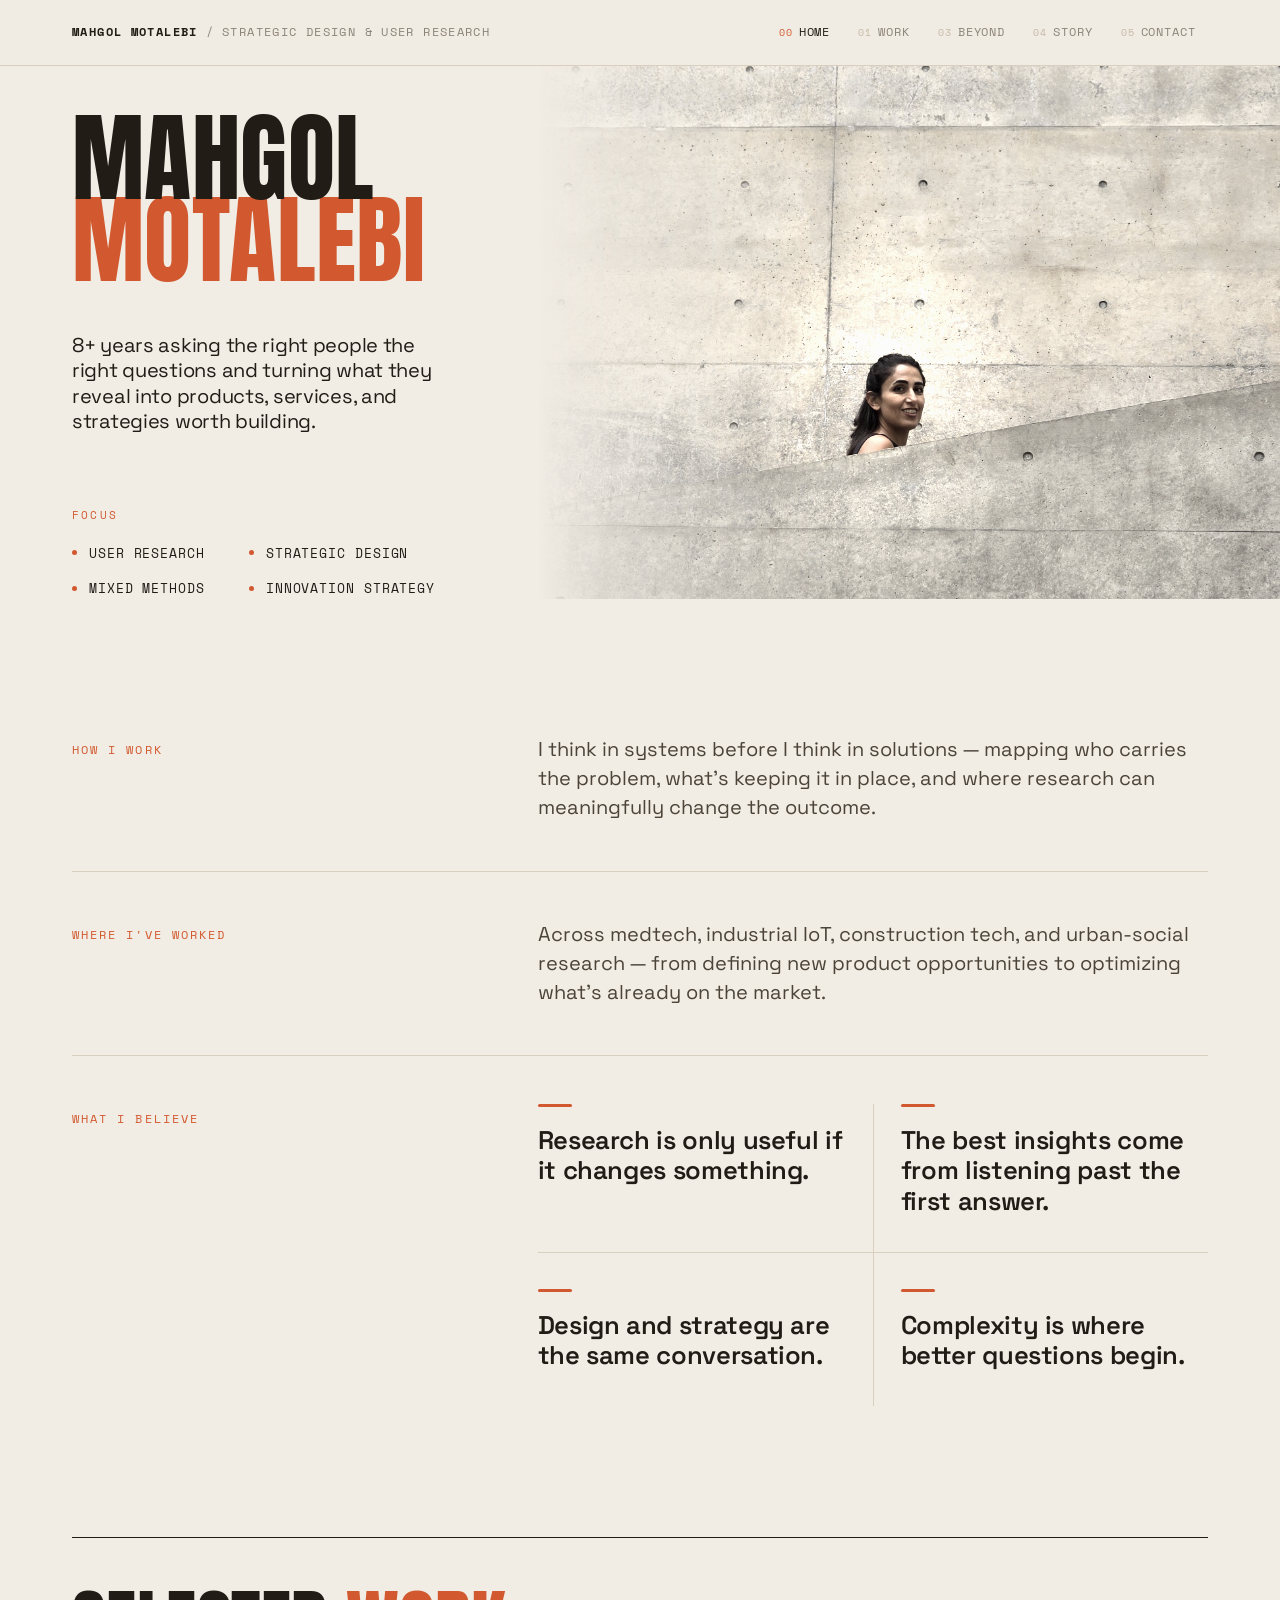
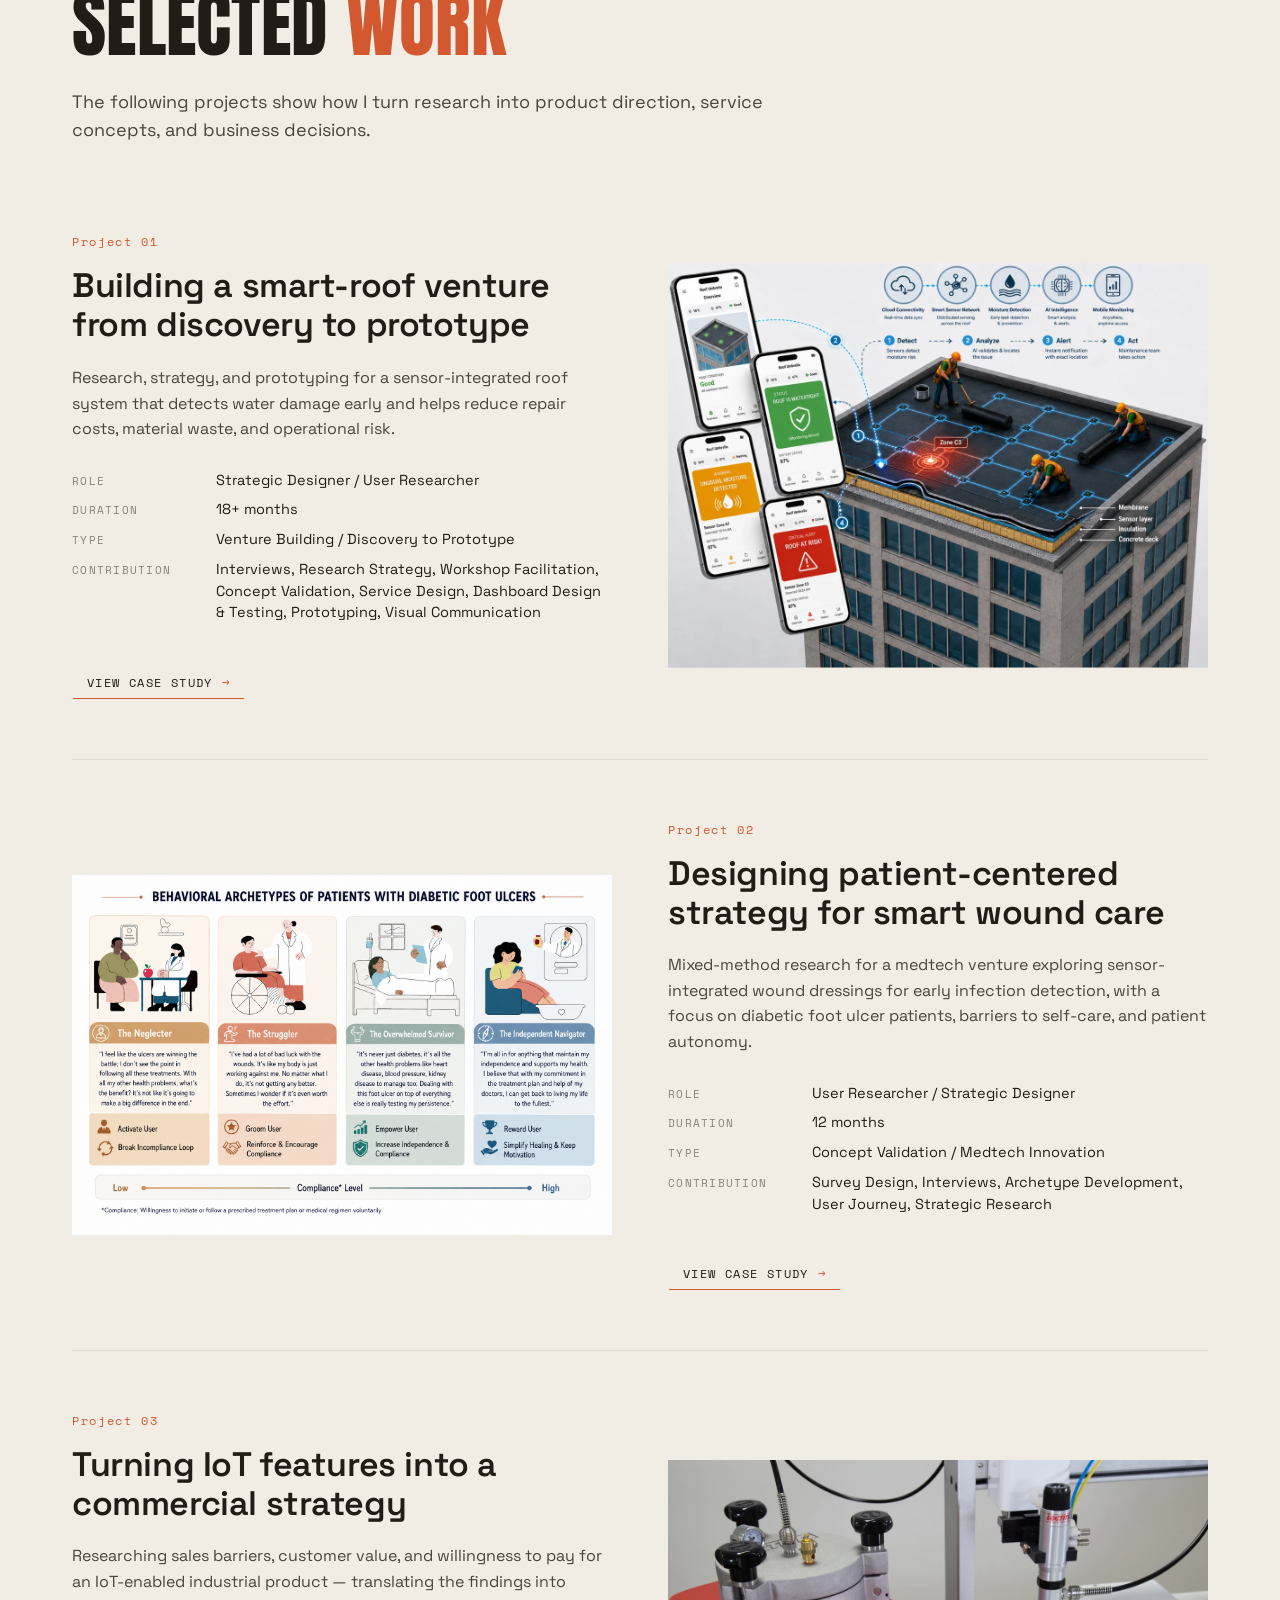
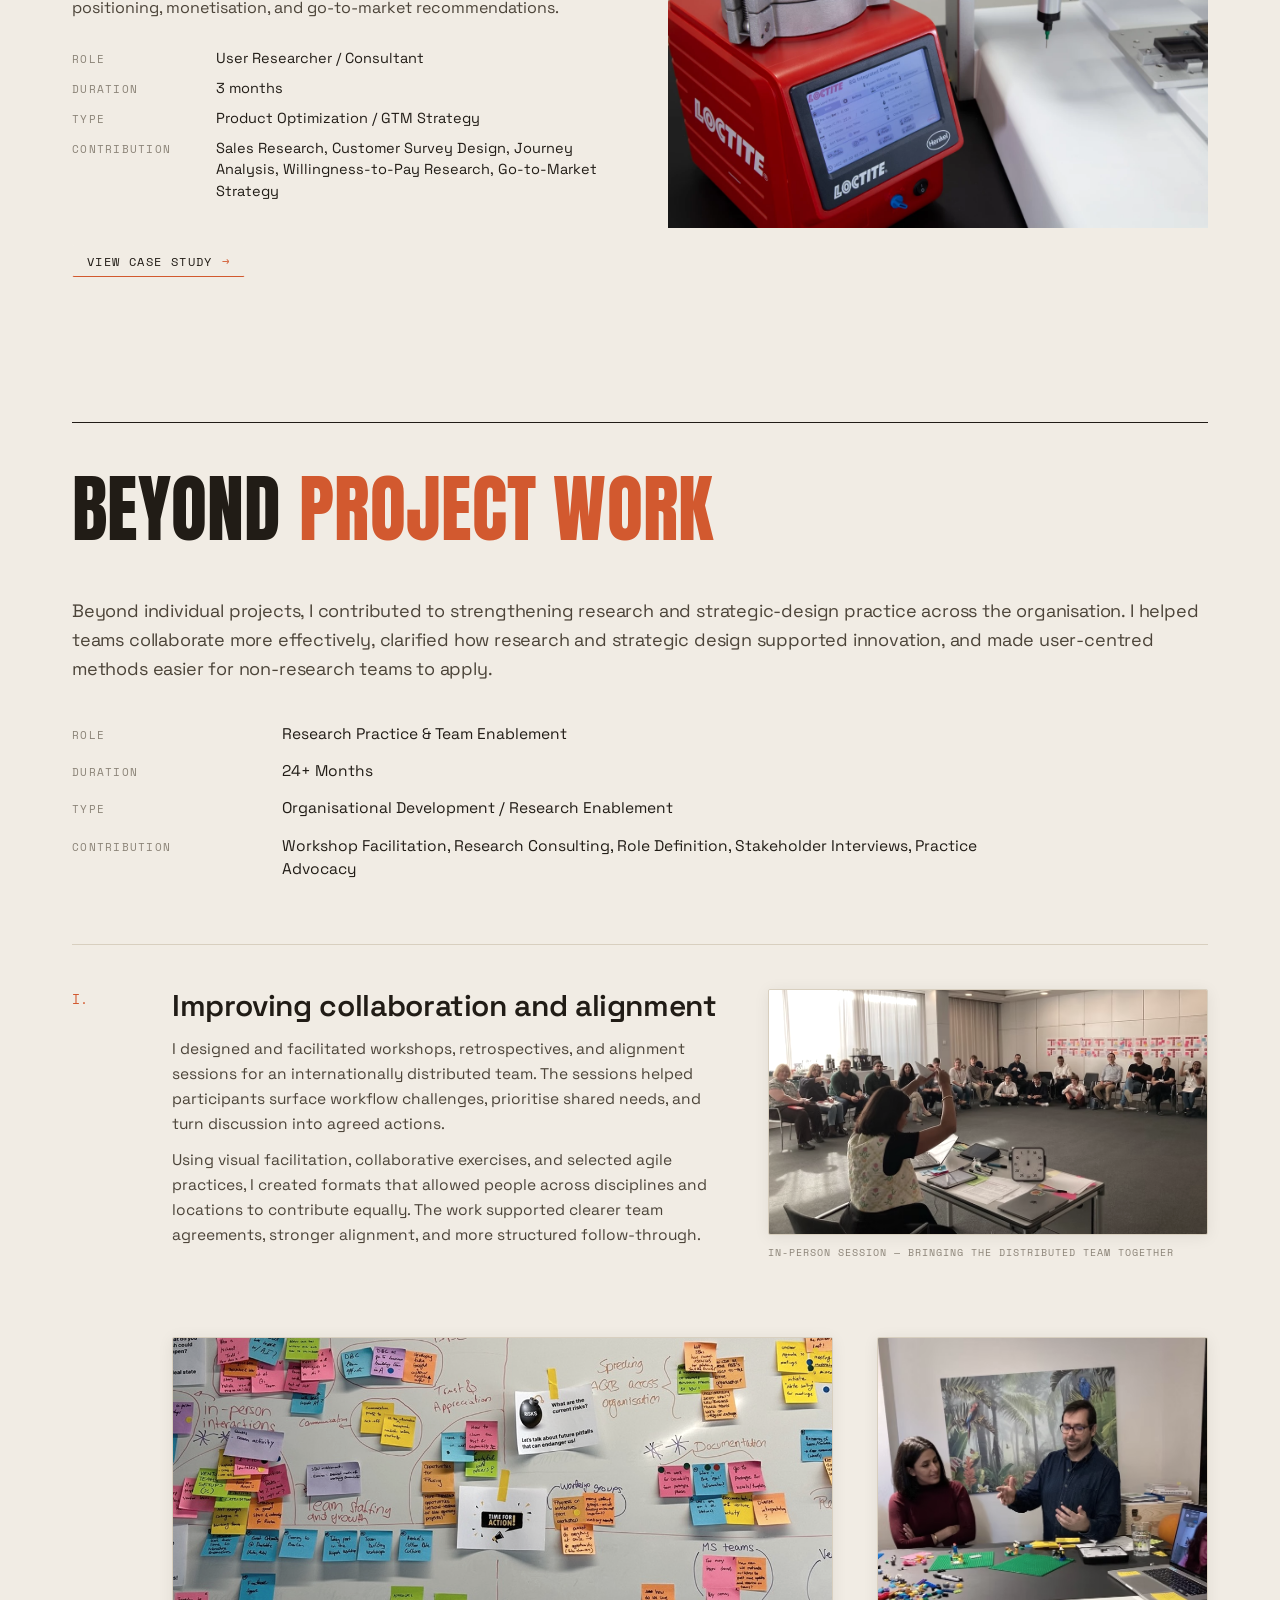
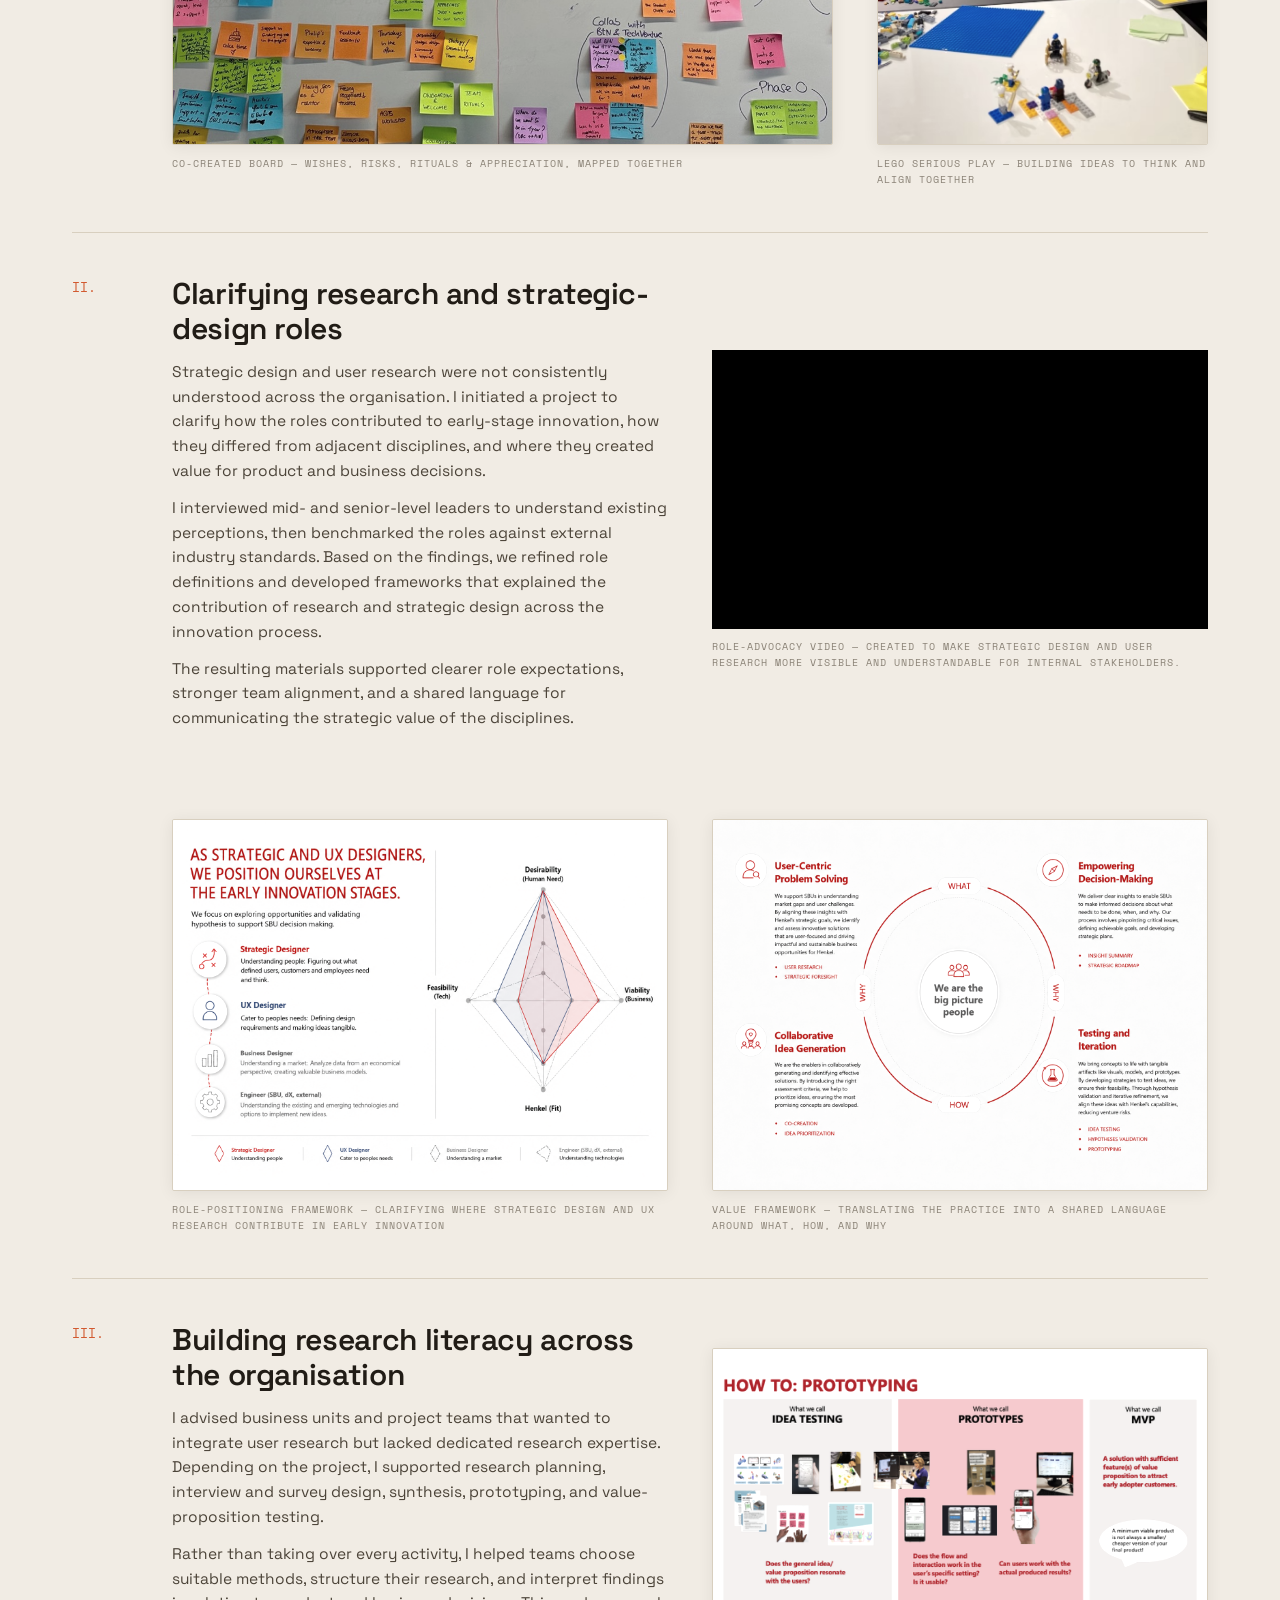
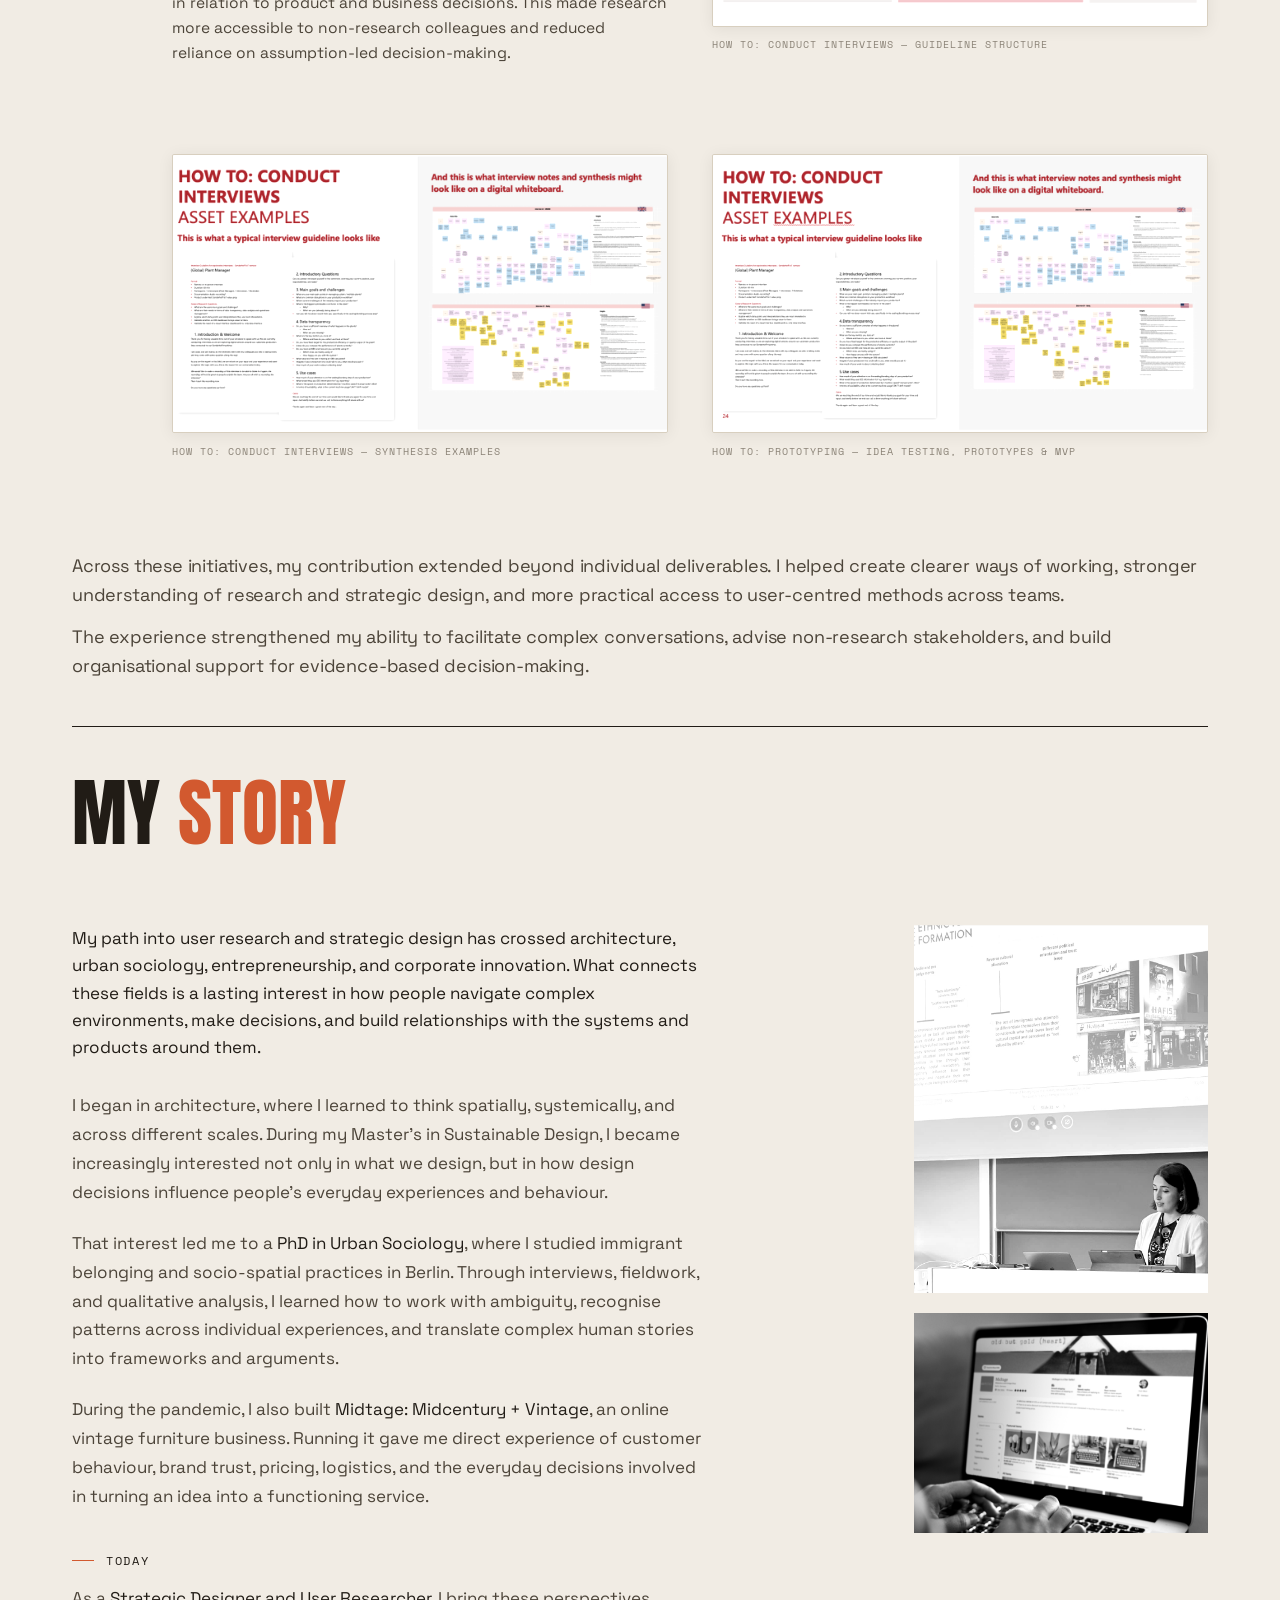
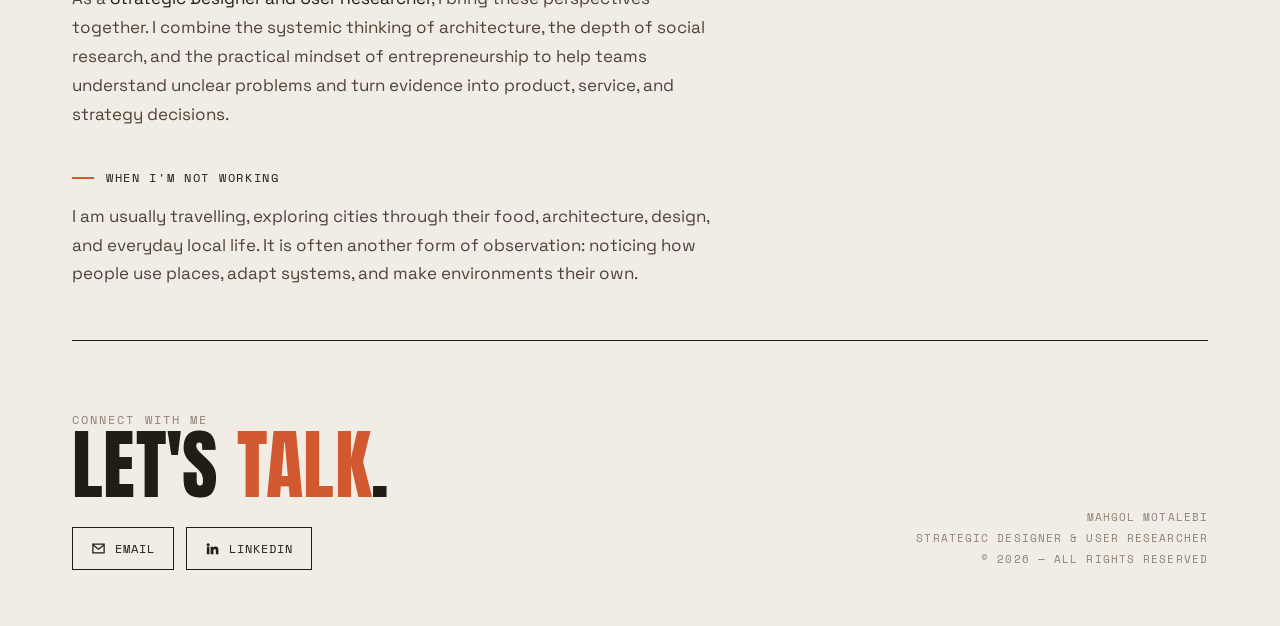
==== commit 0eb01de6: "Update portfolio" ====
--- a/index.html
+++ b/index.html
@@ -36,7 +36,7 @@
 <section id="home" class="hero" data-screen-label="Home">
   <div class="hero-stage">
     <div class="hero-photo">
-      <img loading="eager" src="images/portrait-wall-bright.png" alt="Mahgol Motalebi against a concrete wall" style="object-fit: cover" />
+      <img loading="eager" src="images/portrait-wall-bright.jpg" alt="Mahgol Motalebi against a concrete wall" style="object-fit: cover" />
     </div>
     <div class="wrap hero-inner">
       <div class="hero-text reveal">
@@ -430,7 +430,7 @@
 
       <div class="story-media reveal">
         <image-slot id="story-presenting" class="story-presenting" shape="rect" style="display:block;width:100%;" src="images/story-presenting.jpg" placeholder="Presenting / lecture"></image-slot>
-        <image-slot id="story-midtage" class="story-midtage" shape="rect" style="display:block;width:100%;" src="images/story-midtage.png" placeholder="Midtage shop"></image-slot>
+        <image-slot id="story-midtage" class="story-midtage" shape="rect" style="display:block;width:100%;" src="images/story-midtage.jpg" placeholder="Midtage shop"></image-slot>
       </div>
     </div>
   </div>
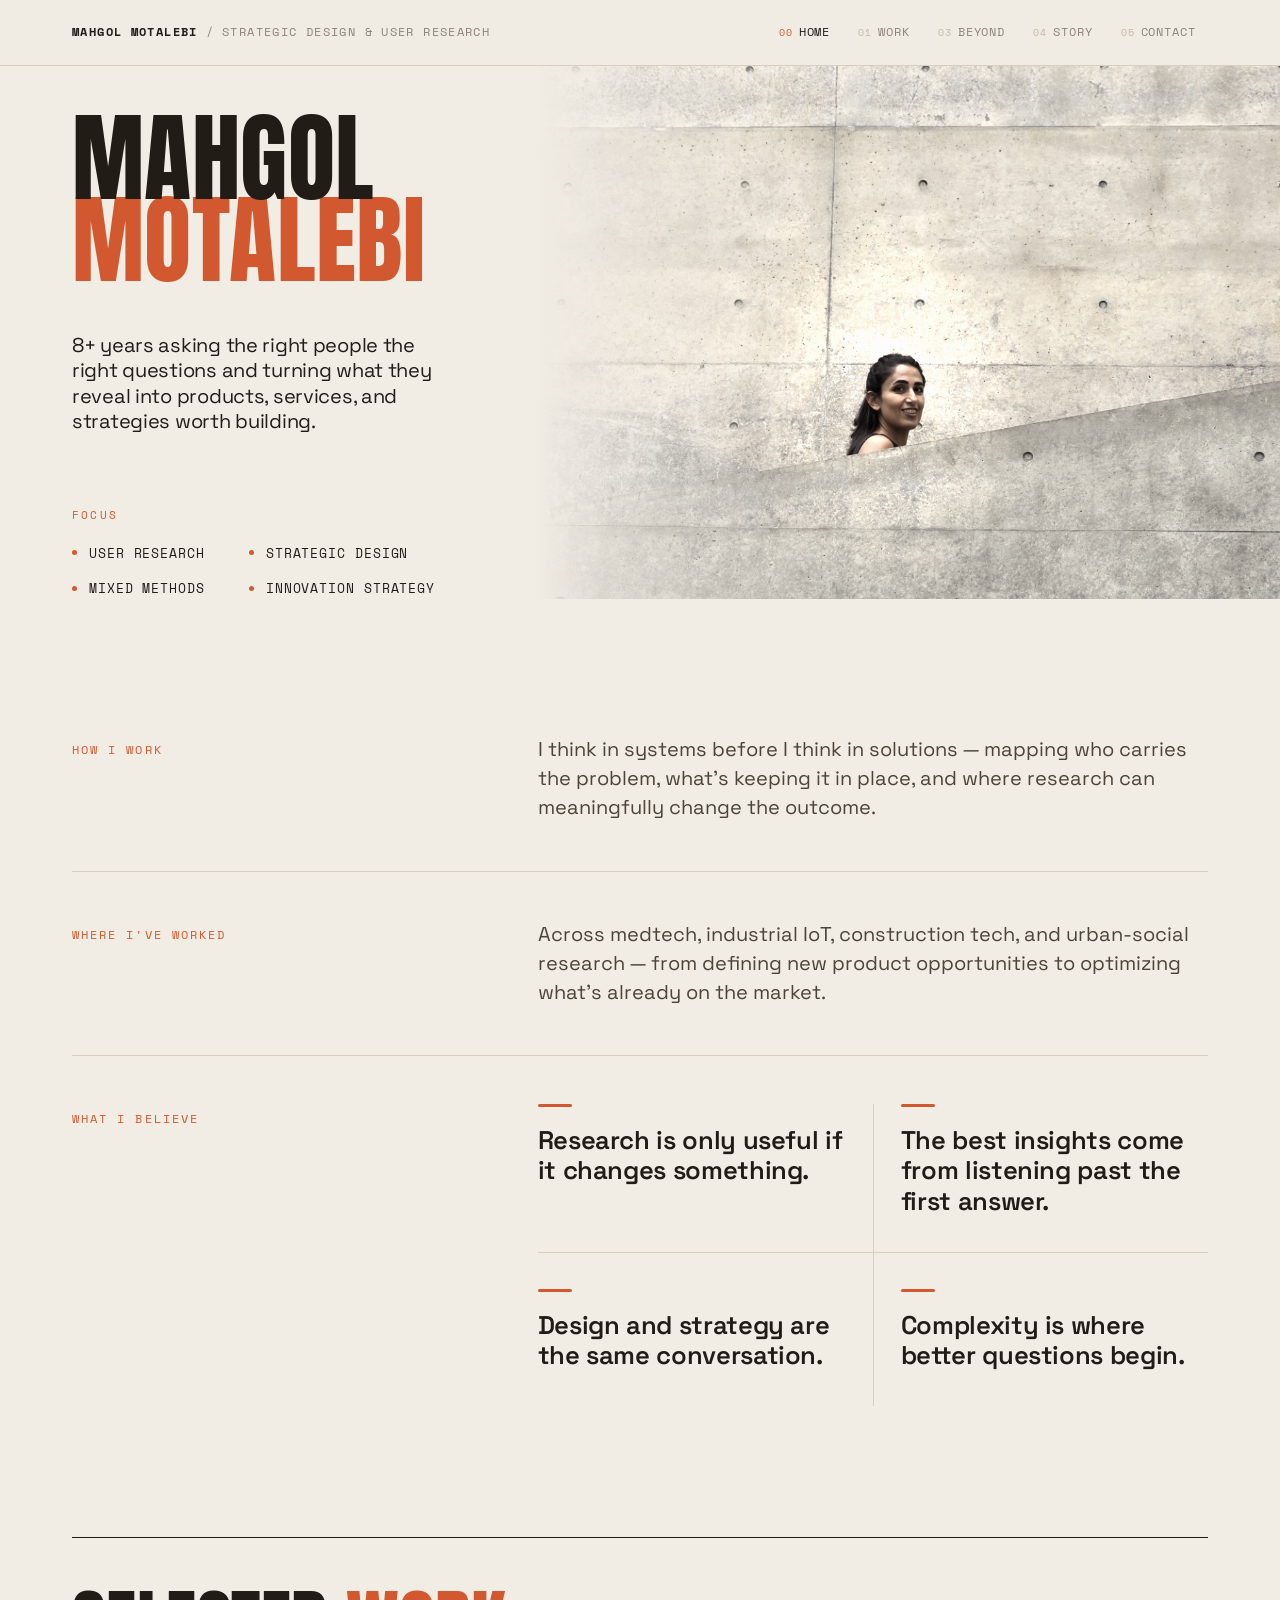
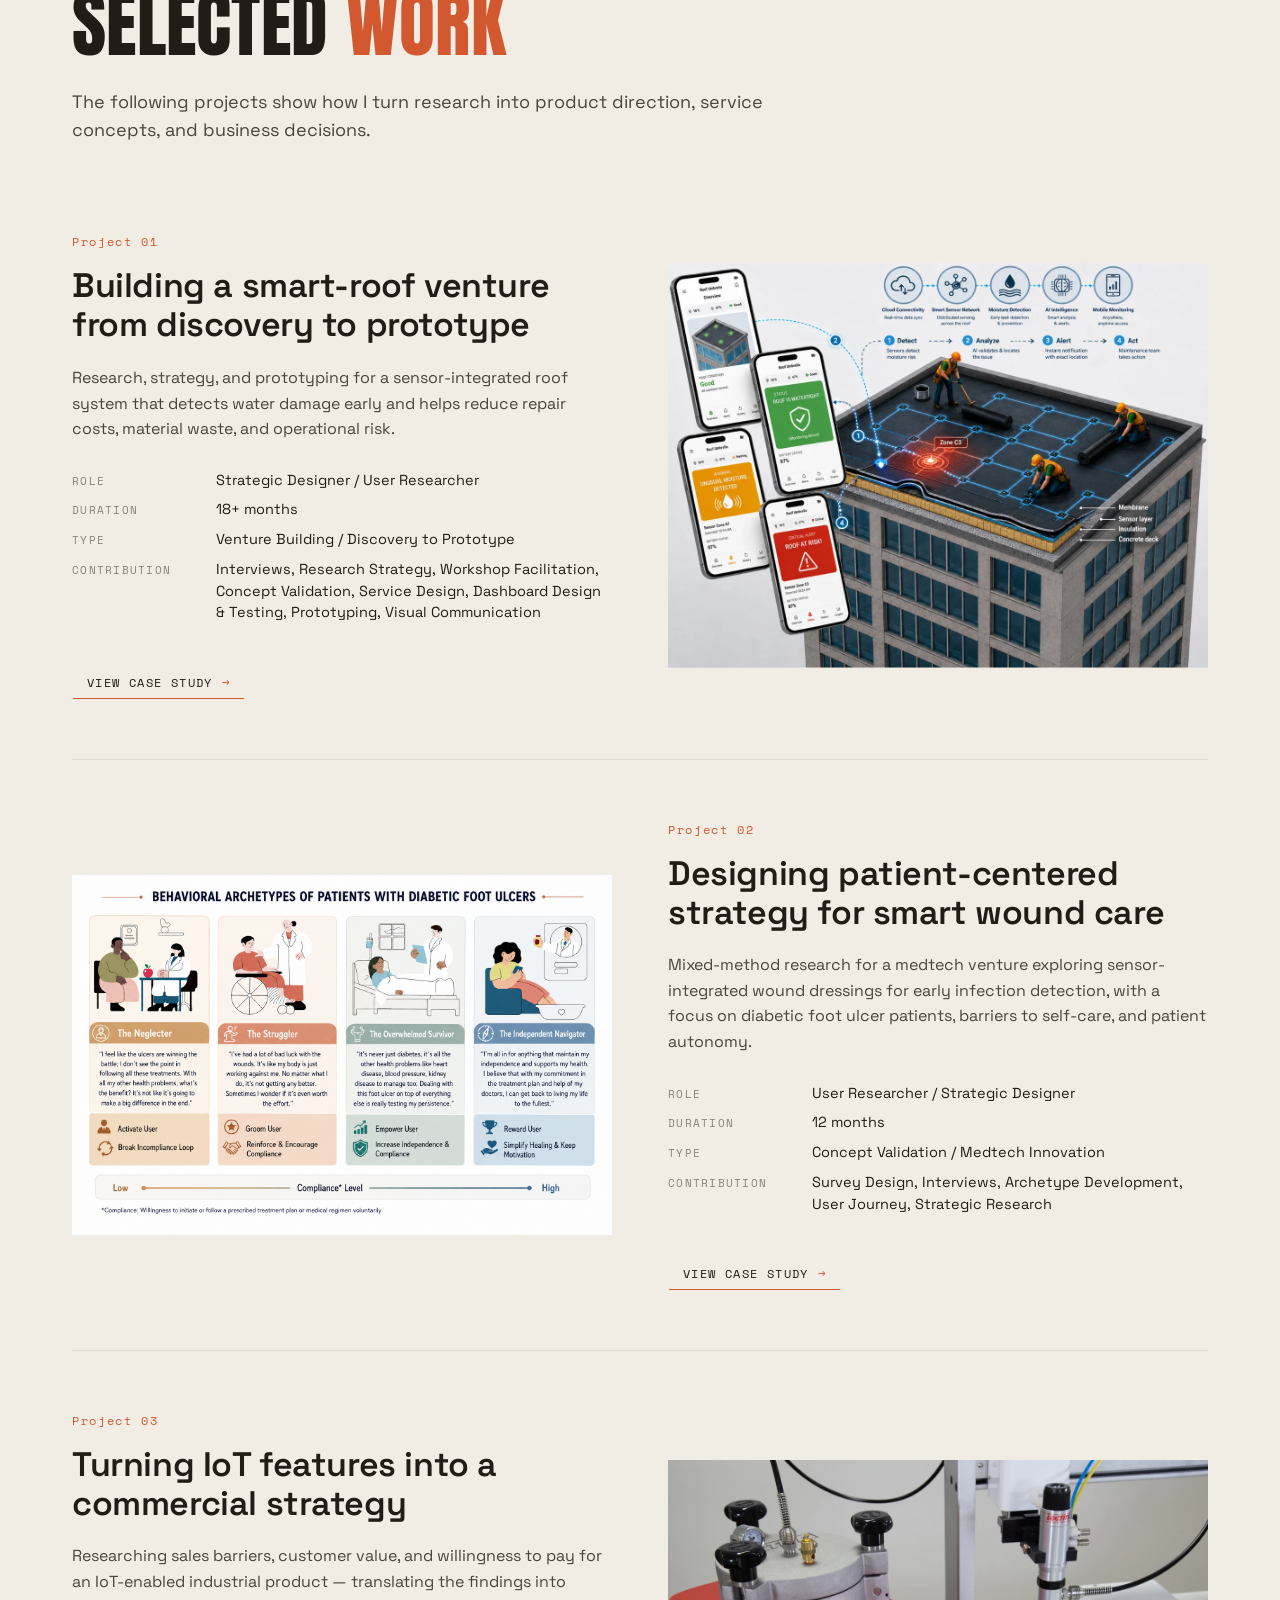
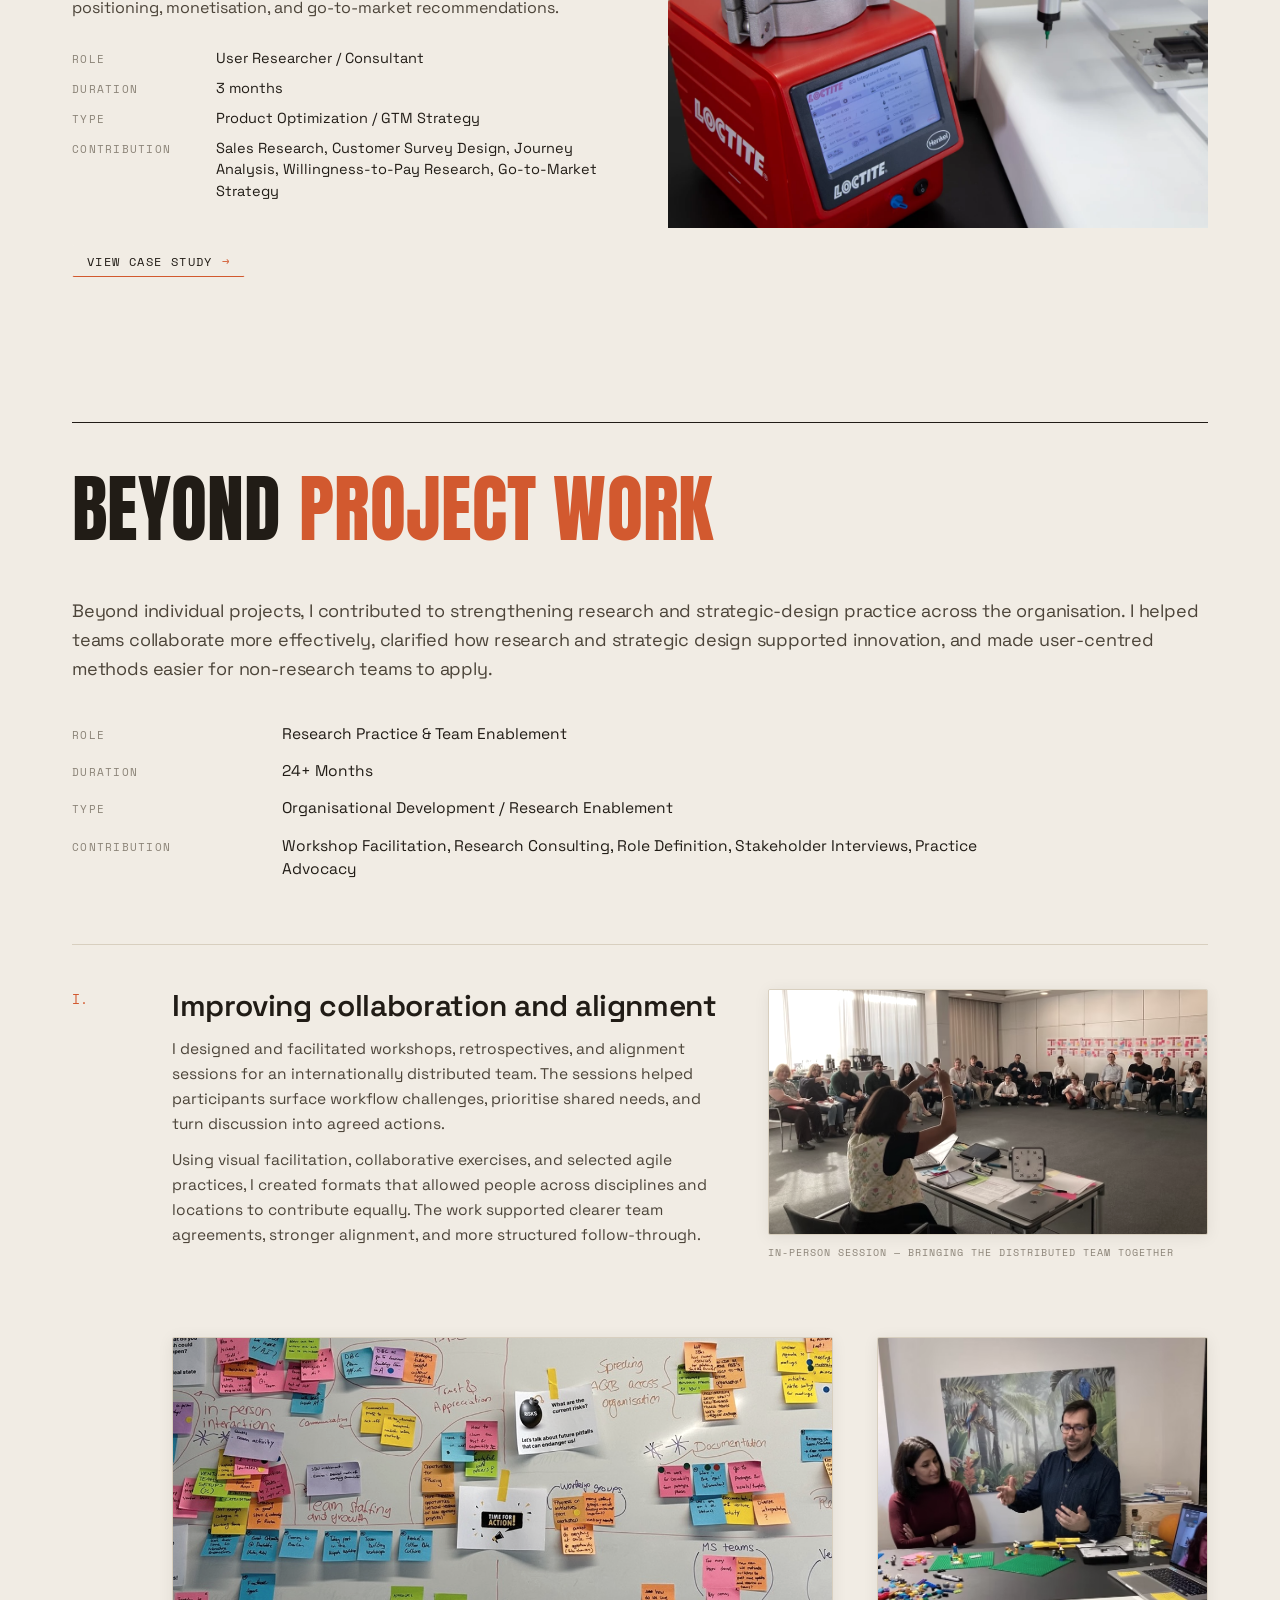
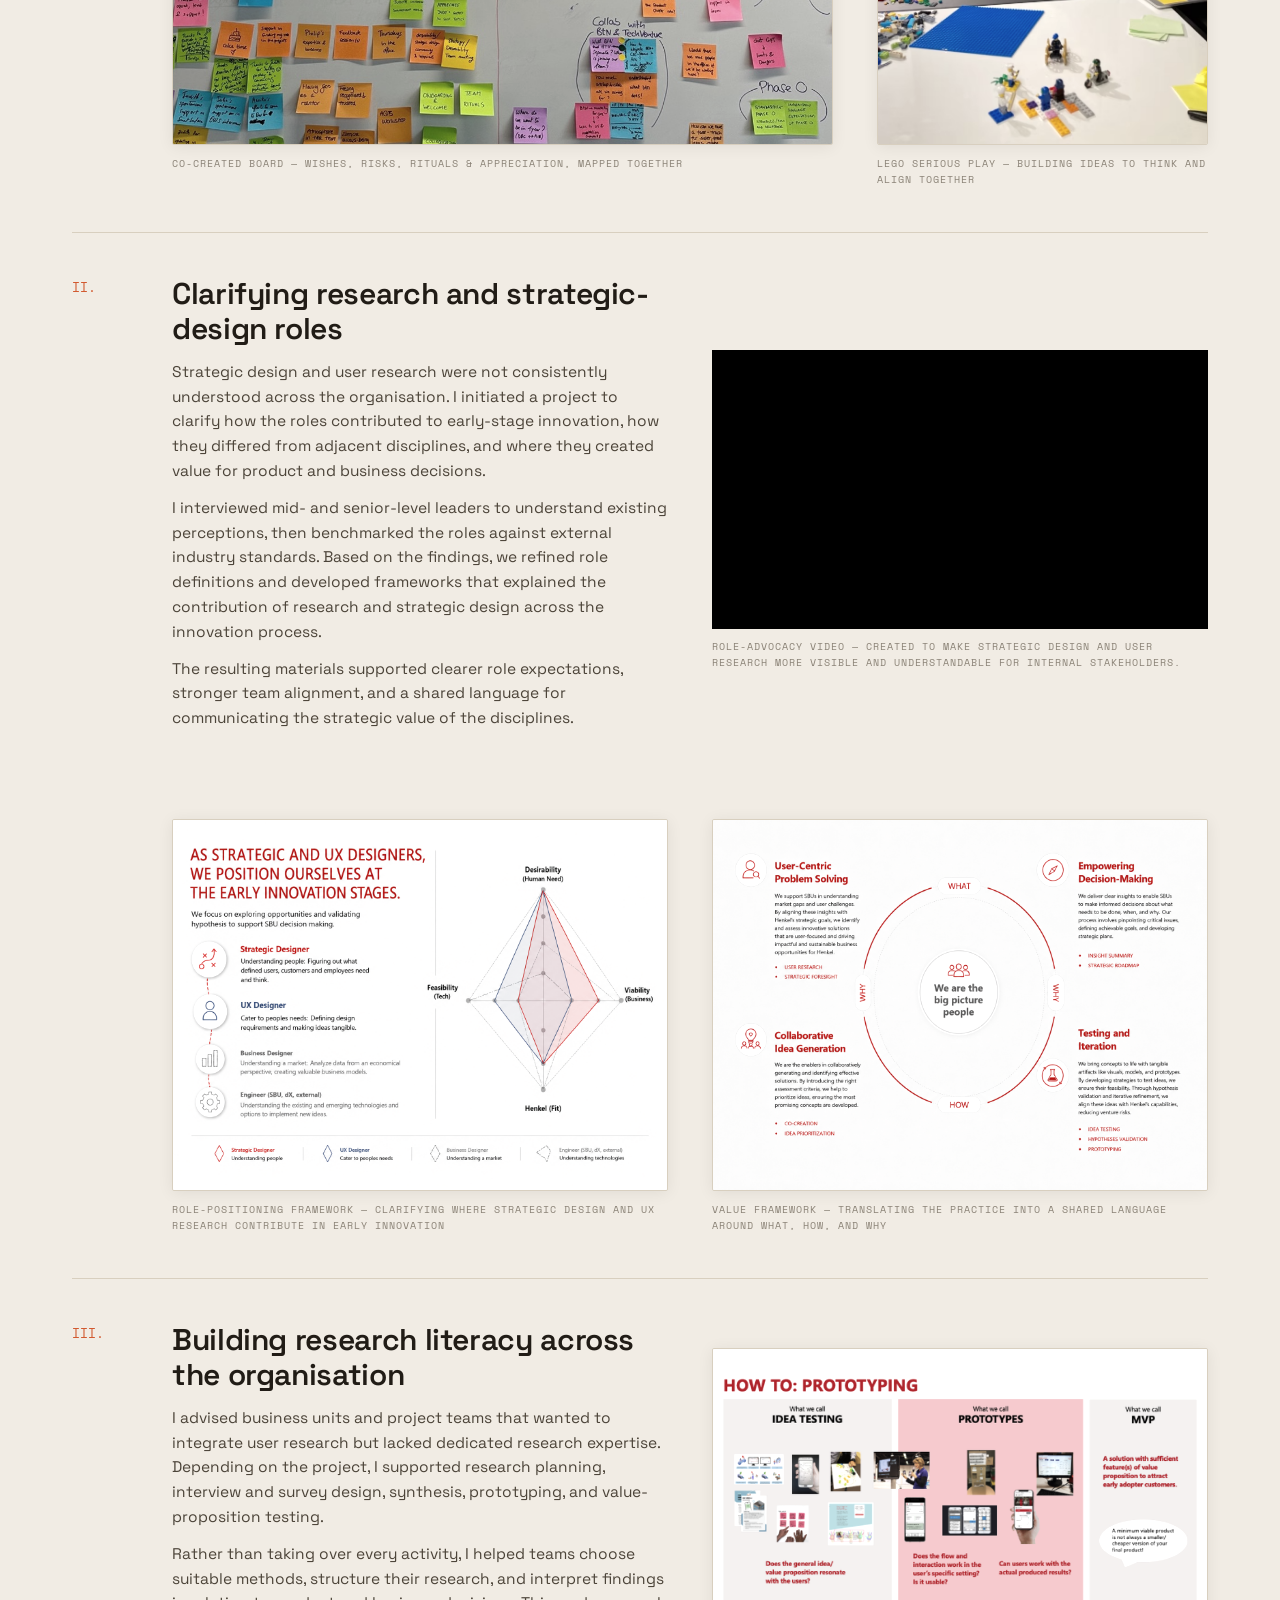
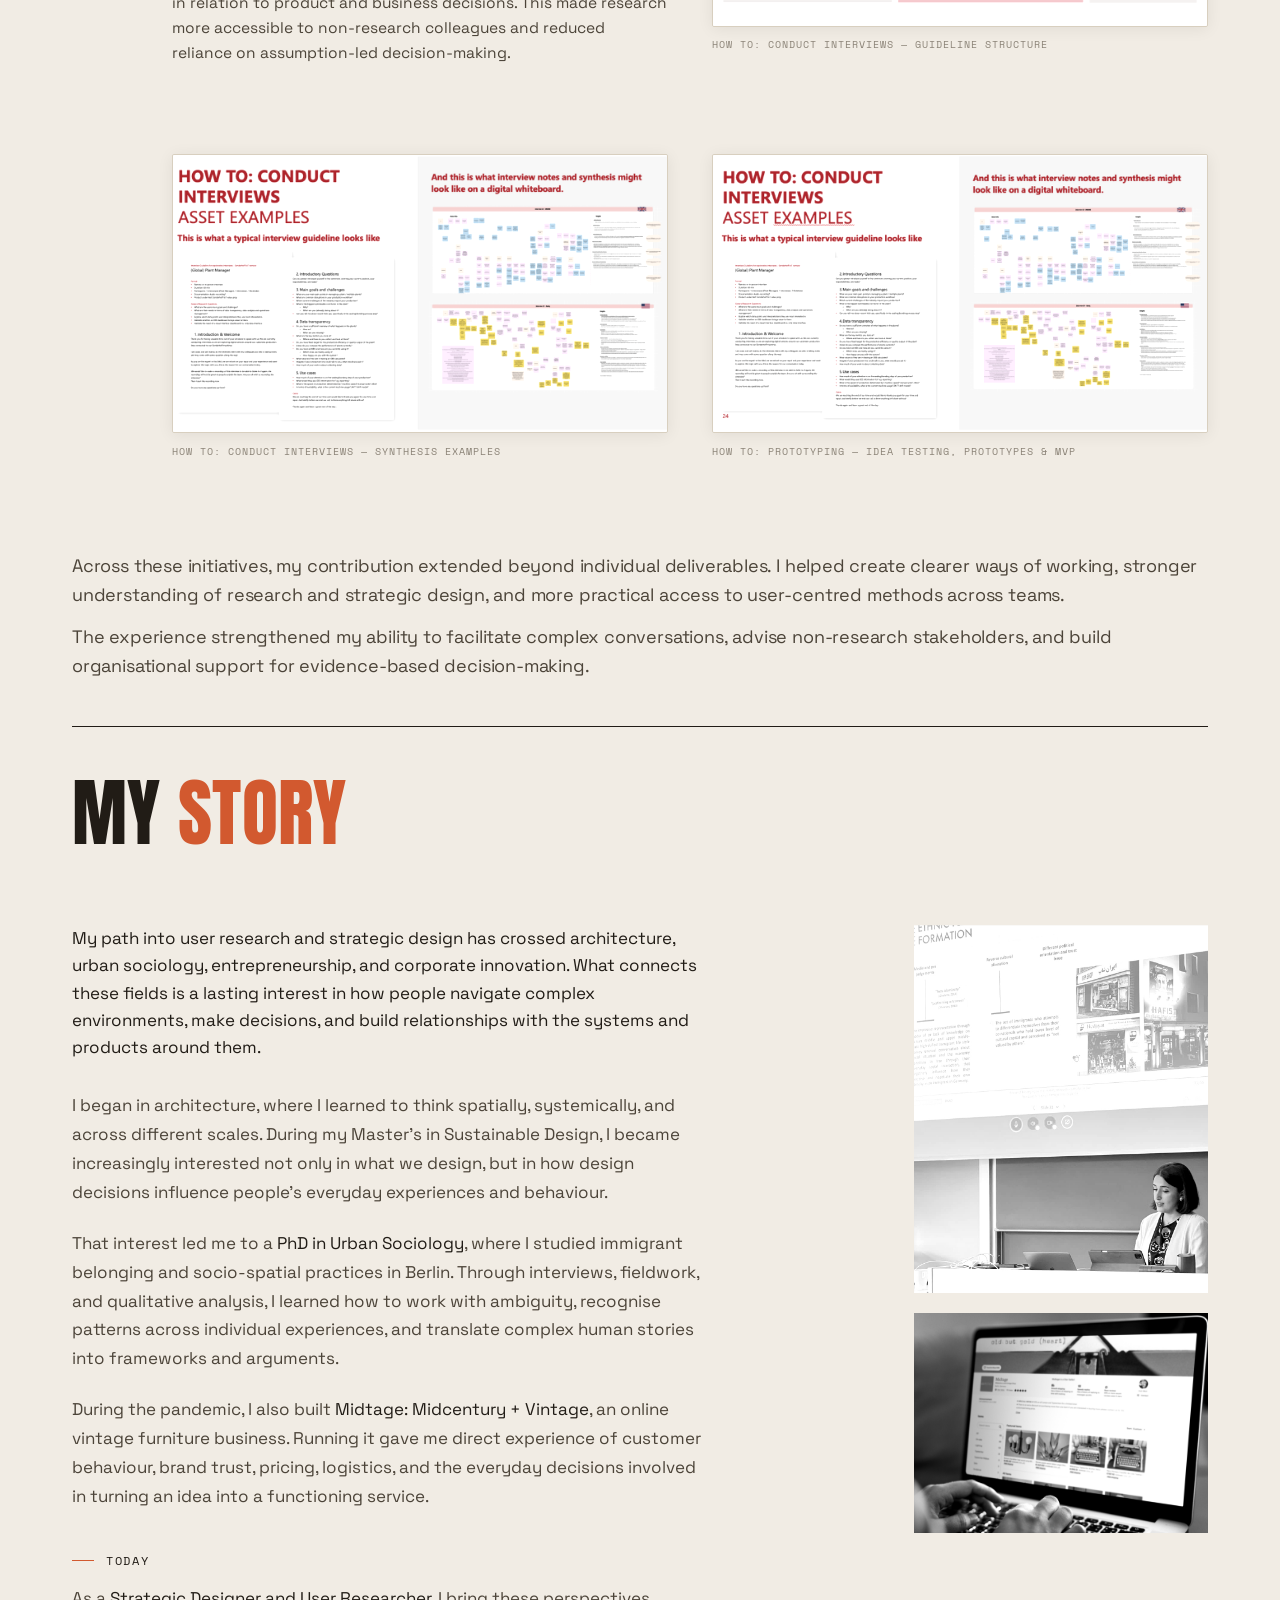
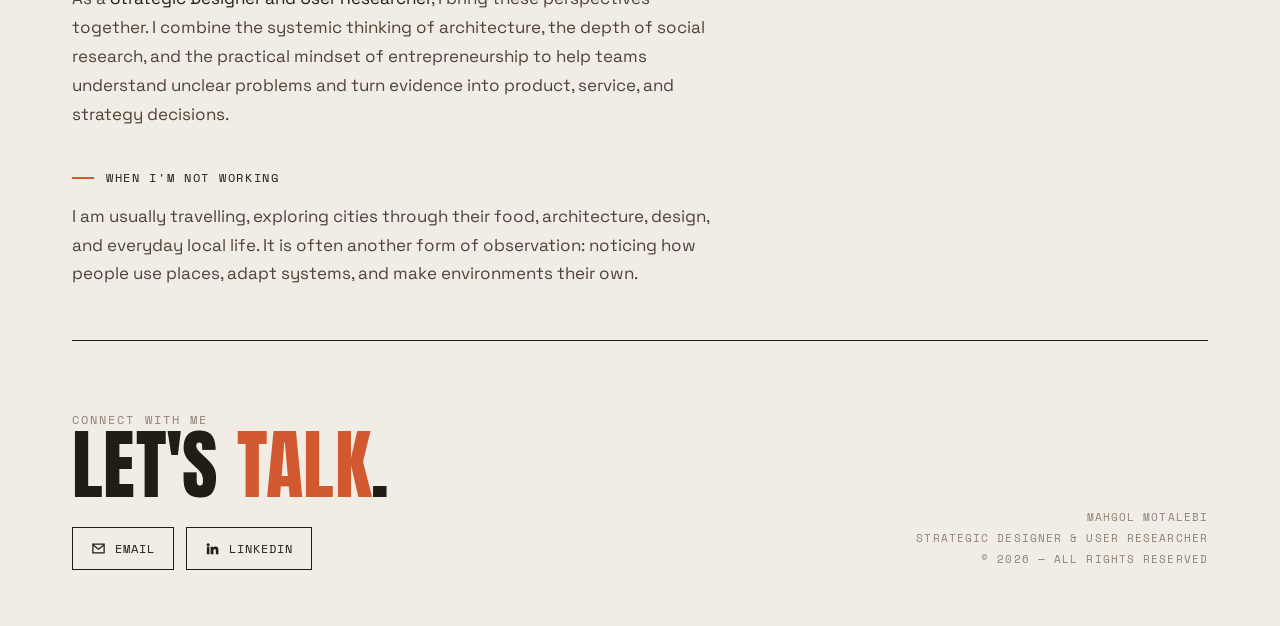
==== commit a2195f06: "update portfolio" ====
--- a/index.html
+++ b/index.html
@@ -36,7 +36,7 @@
 <section id="home" class="hero" data-screen-label="Home">
   <div class="hero-stage">
     <div class="hero-photo">
-      <img loading="eager" src="images/portrait-wall-bright.jpg" alt="Mahgol Motalebi against a concrete wall" style="object-fit: cover" />
+      <img loading="eager" src="images/portrait-wall-bright.png" alt="Mahgol Motalebi against a concrete wall" style="object-fit: cover" />
     </div>
     <div class="wrap hero-inner">
       <div class="hero-text reveal">
@@ -385,16 +385,16 @@
         </div>
       </div>
       <div class="init-media">
-        <div class="frame init-frame-16-9"><img src="uploads-b/slide_1_1920x1080-c0480bf2.png" alt="How to: Conduct Interviews — interview guideline structure" loading="lazy" /></div>
+        <div class="frame init-frame-16-9"><img src="images/slide_1.png" alt="How to: Conduct Interviews — interview guideline structure" loading="lazy" /></div>
         <div class="cap">how to: conduct interviews — guideline structure</div>
       </div>
       <div class="init-figs">
         <figure class="init-fig">
-          <div class="frame init-frame-16-9"><img src="uploads-b/slide_3_1920x1080-69c99fd1.png" alt="How to: Conduct Interviews — synthesis examples on a digital whiteboard" loading="lazy" /></div>
+          <div class="frame init-frame-16-9"><img src="images/slide_3.png" alt="How to: Conduct Interviews — synthesis examples on a digital whiteboard" loading="lazy" /></div>
           <figcaption>how to: conduct interviews — synthesis examples</figcaption>
         </figure>
         <figure class="init-fig">
-          <div class="frame init-frame-16-9"><img src="uploads-b/slide_2_1920x1080-3a82008c.png" alt="How to: Prototyping — from idea testing to prototypes to MVP" loading="lazy" /></div>
+          <div class="frame init-frame-16-9"><img src="images/slide_2.png" alt="How to: Prototyping — from idea testing to prototypes to MVP" loading="lazy" /></div>
           <figcaption>how to: prototyping — idea testing, prototypes &amp; MVP</figcaption>
         </figure>
       </div>
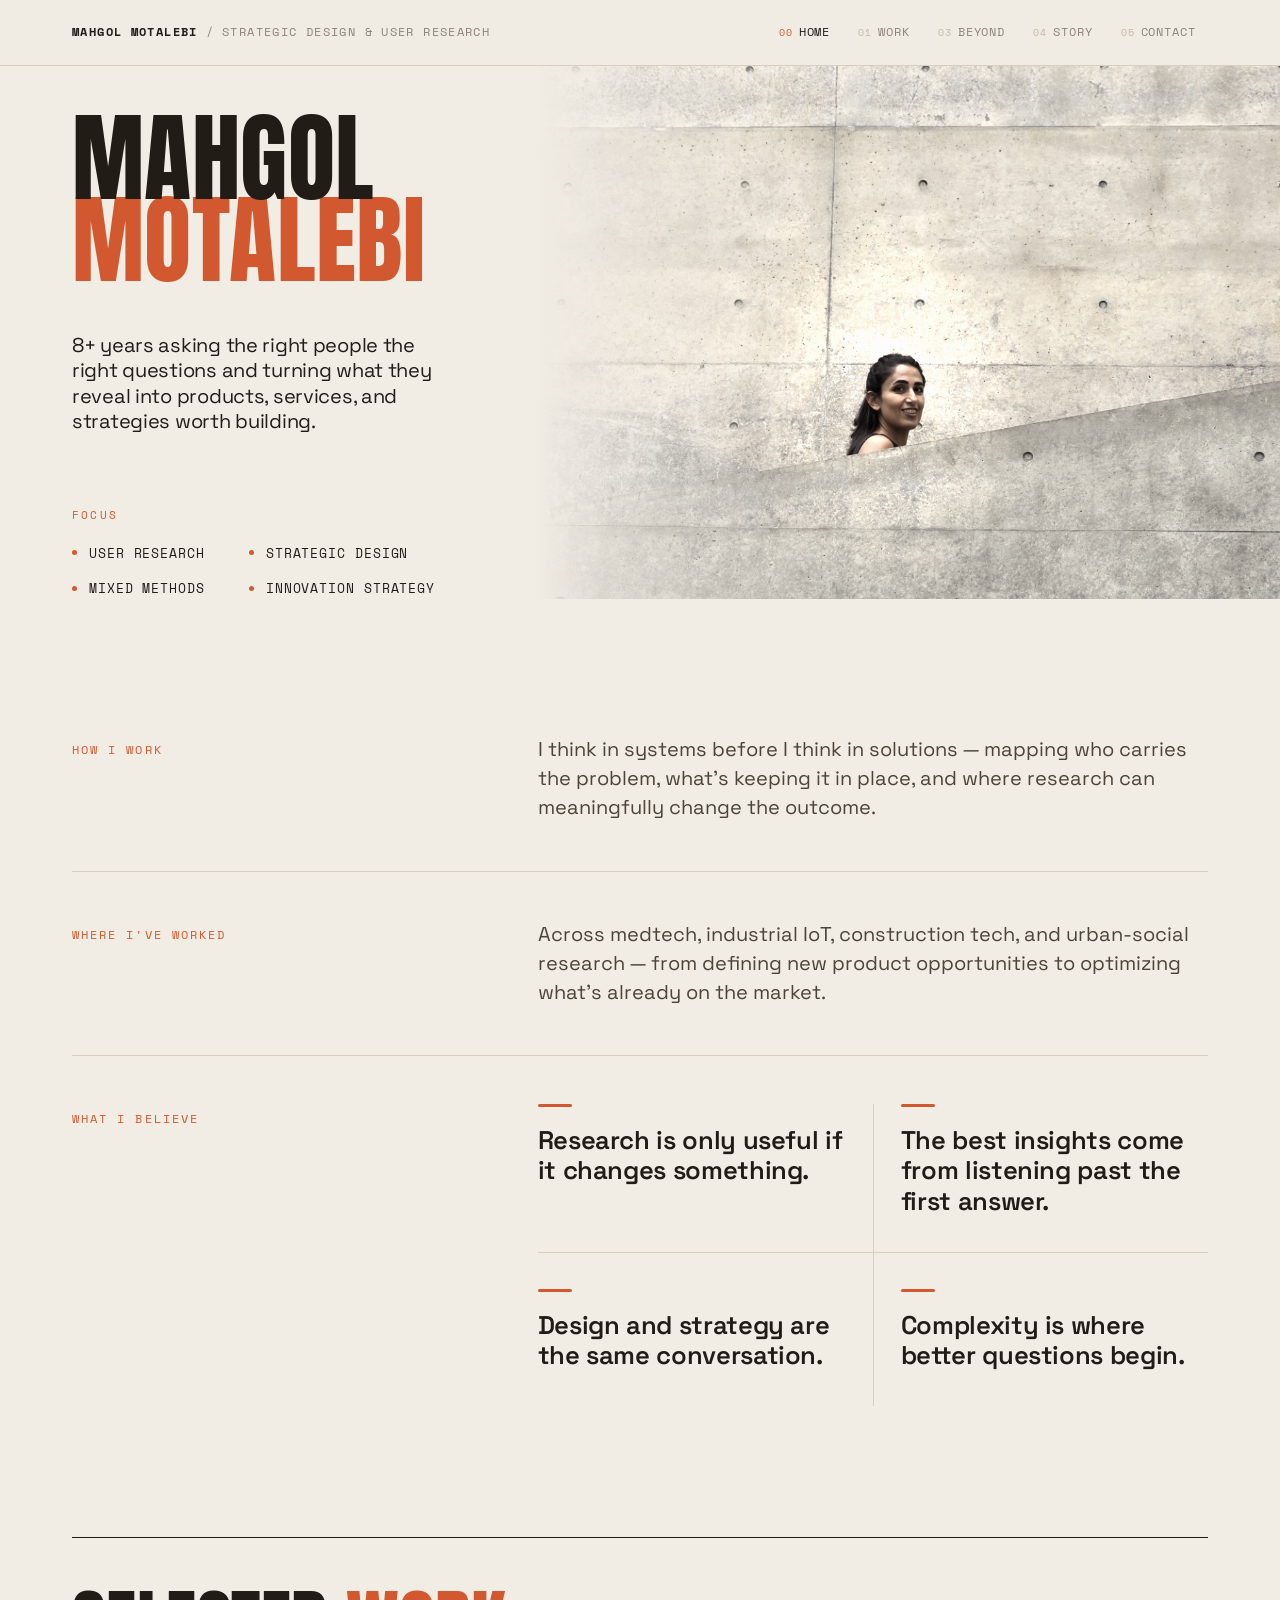
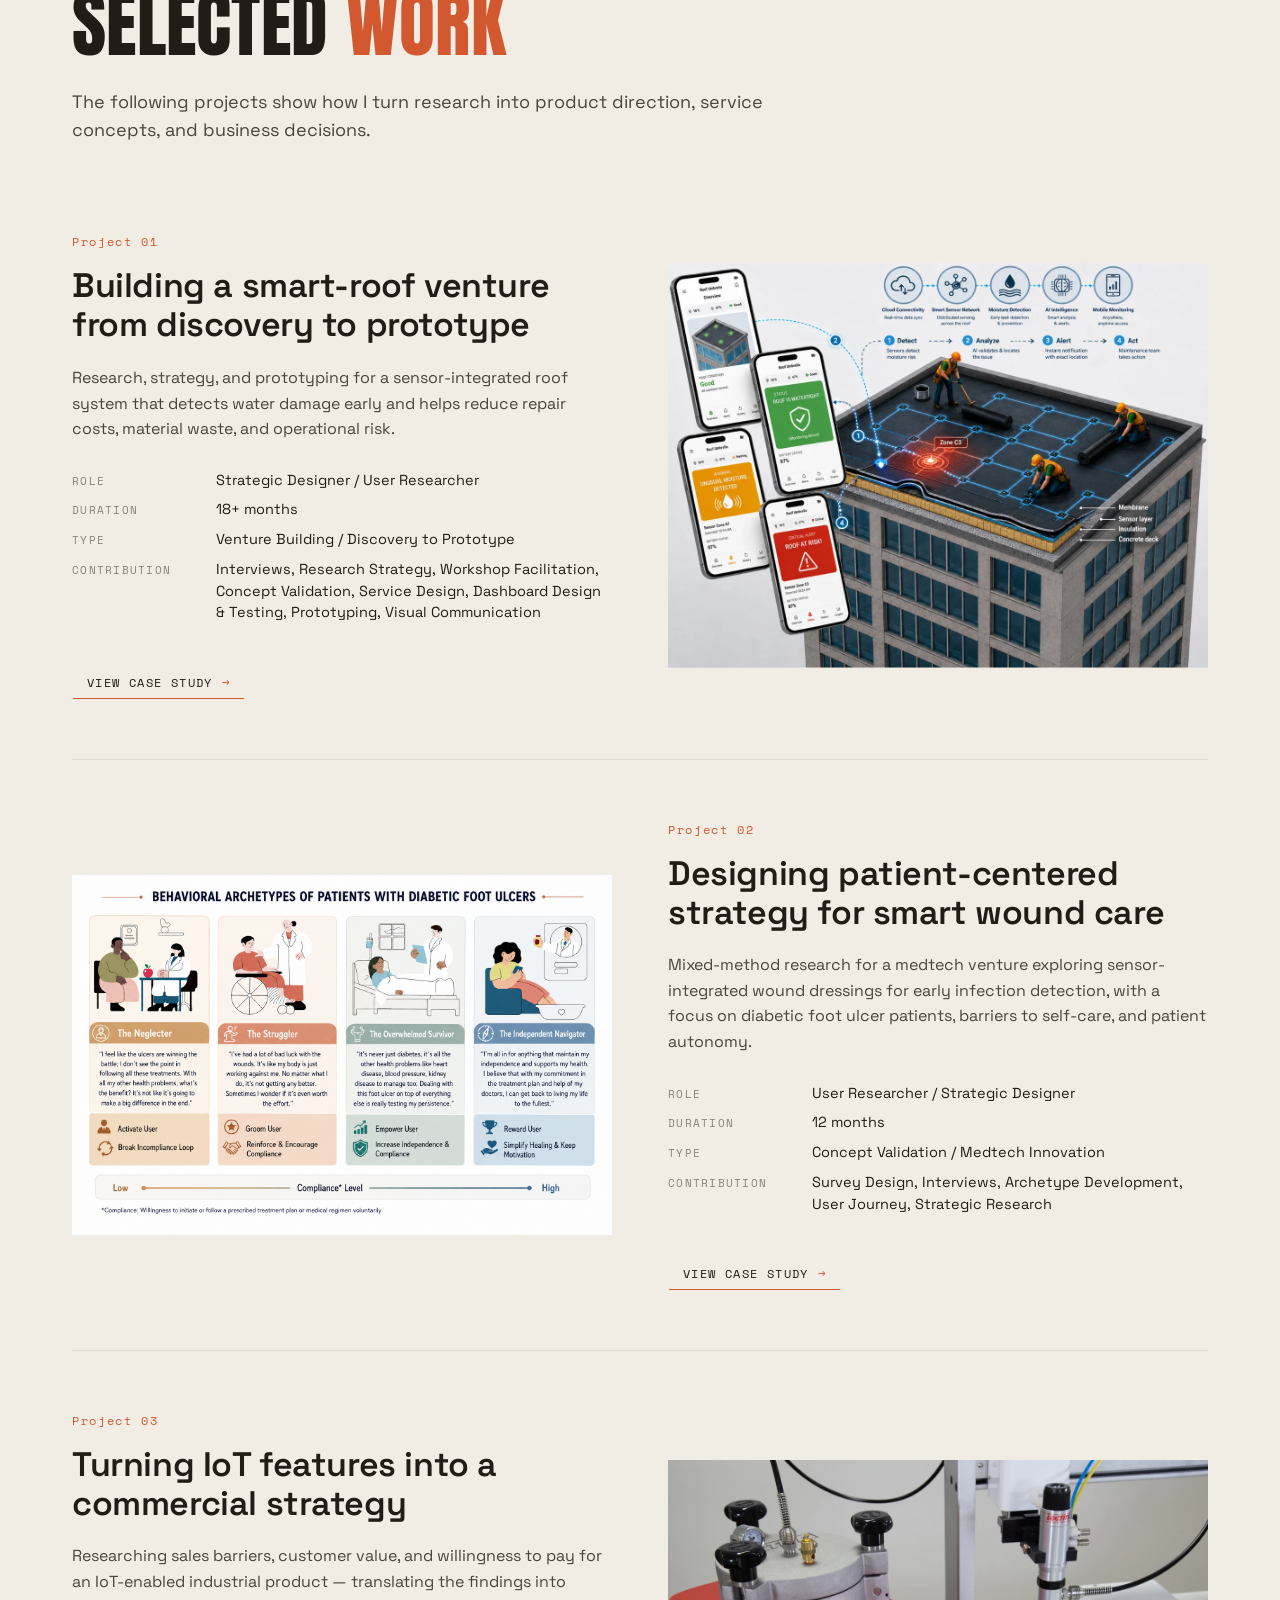
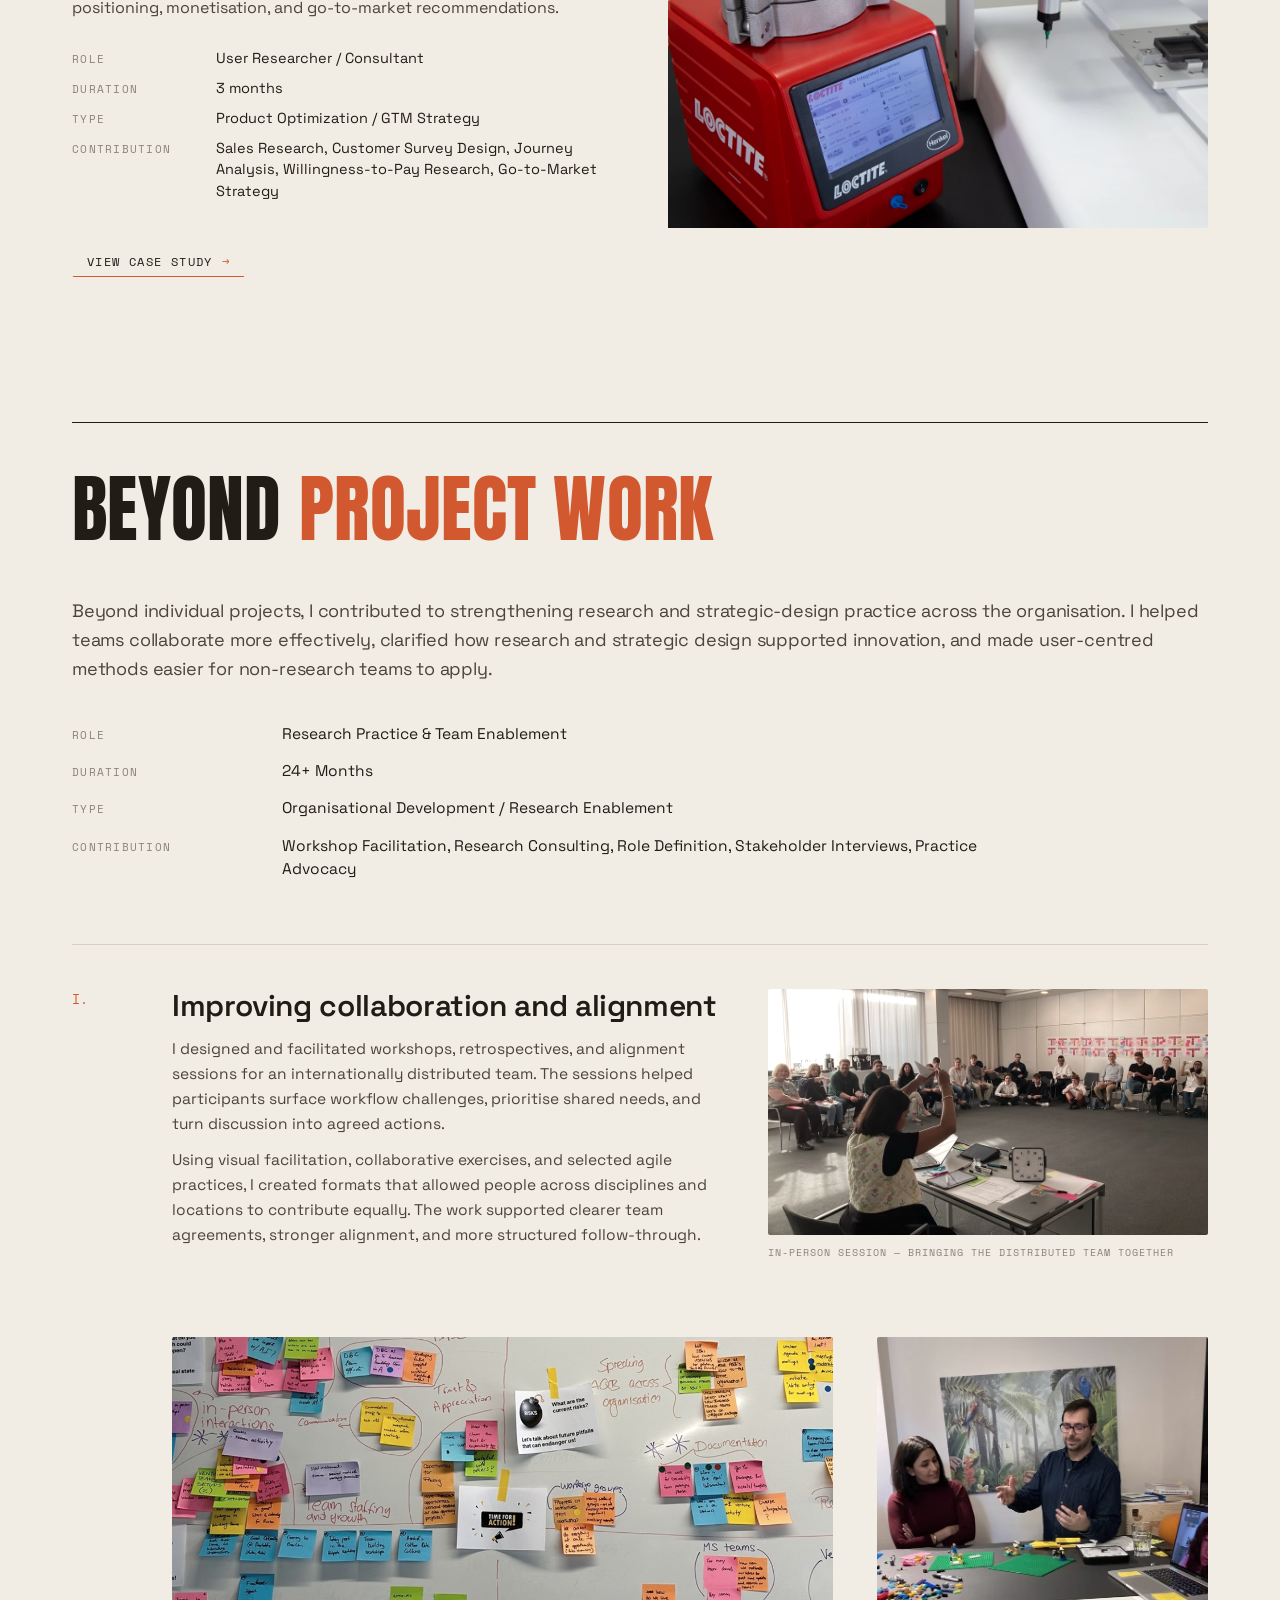
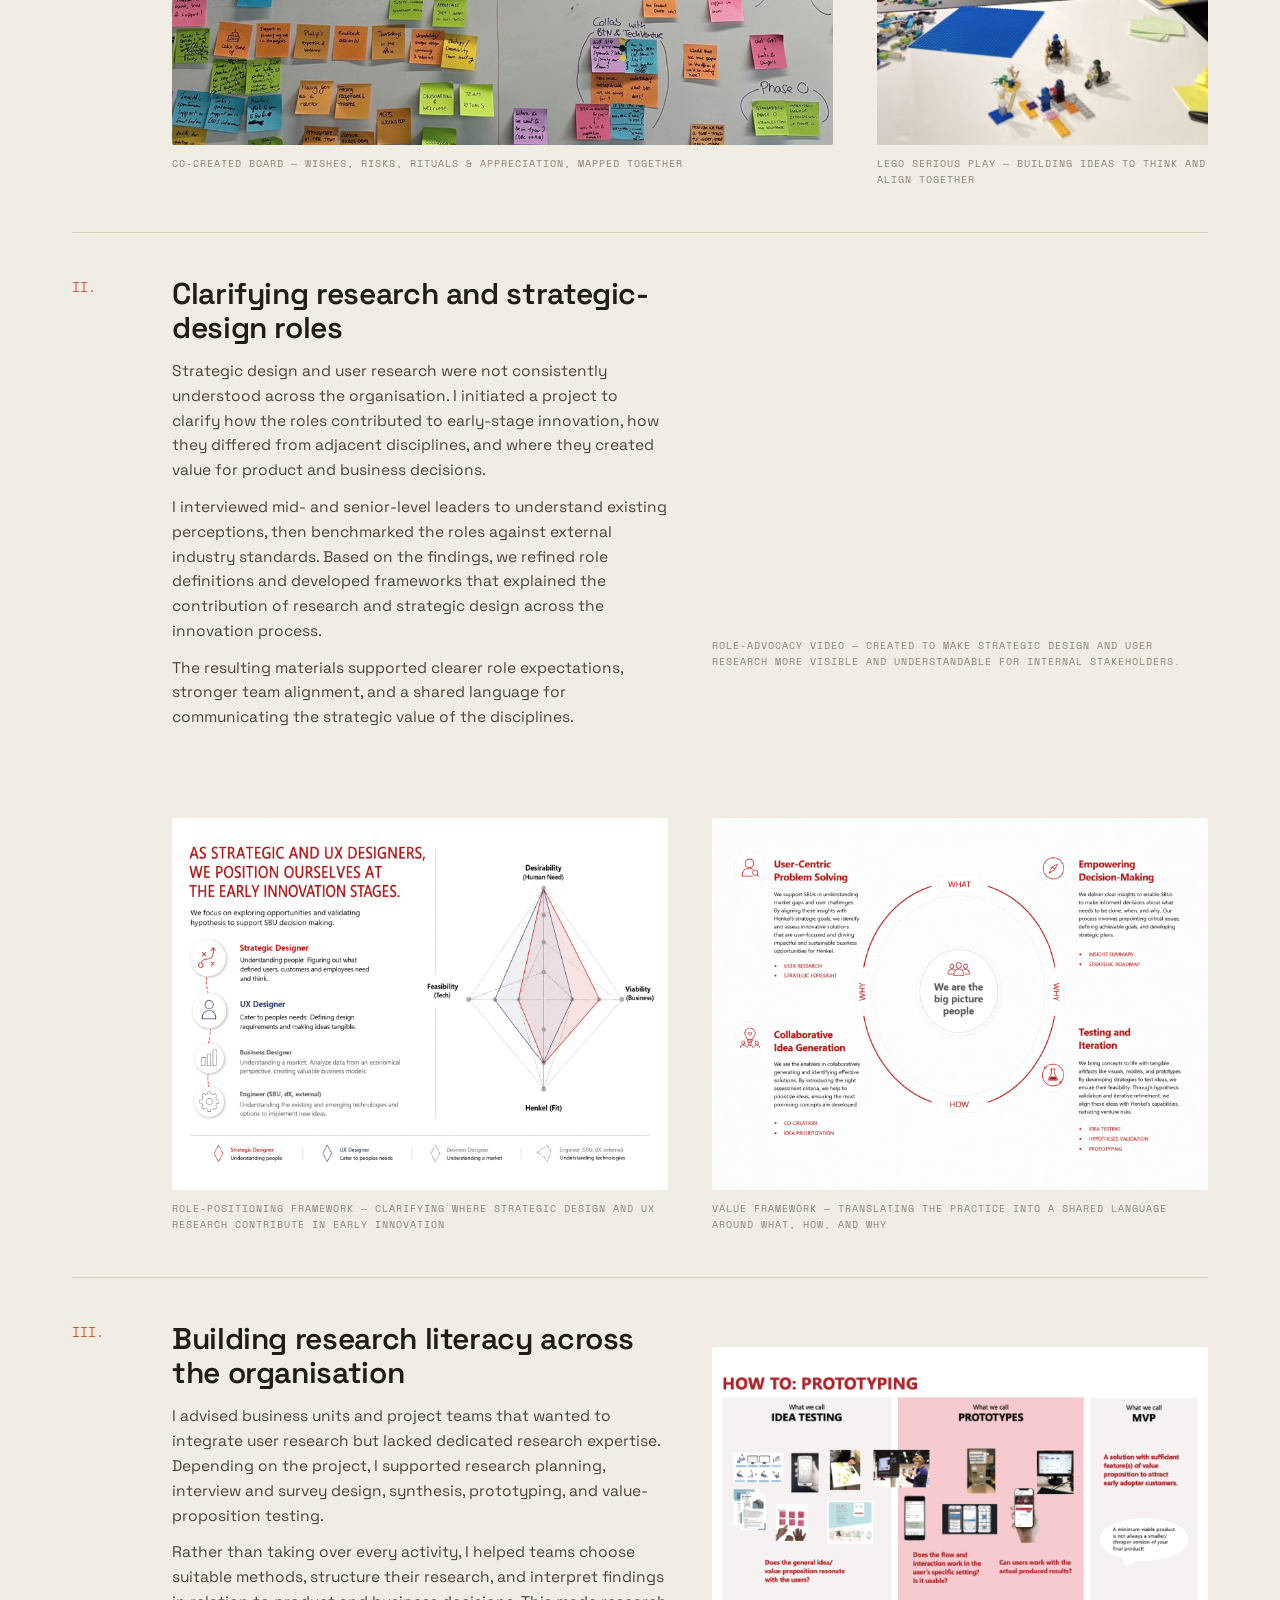
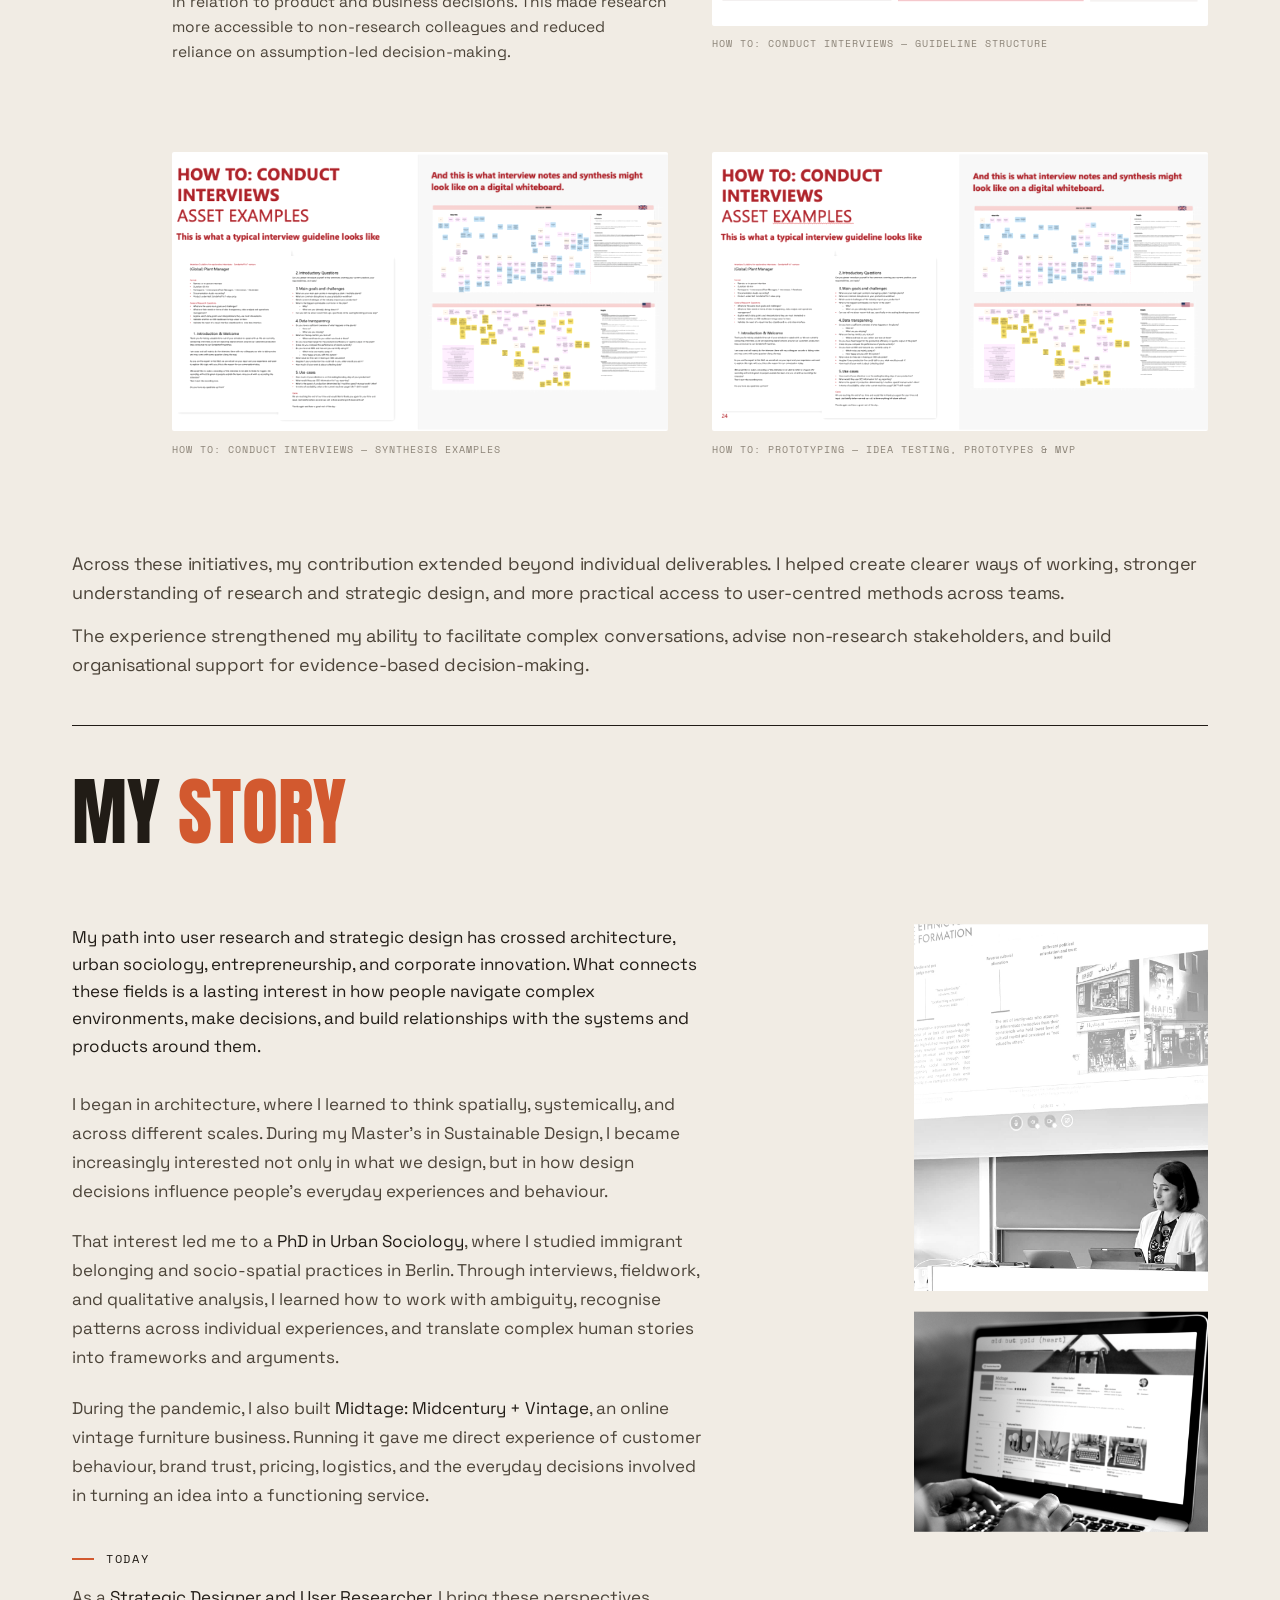
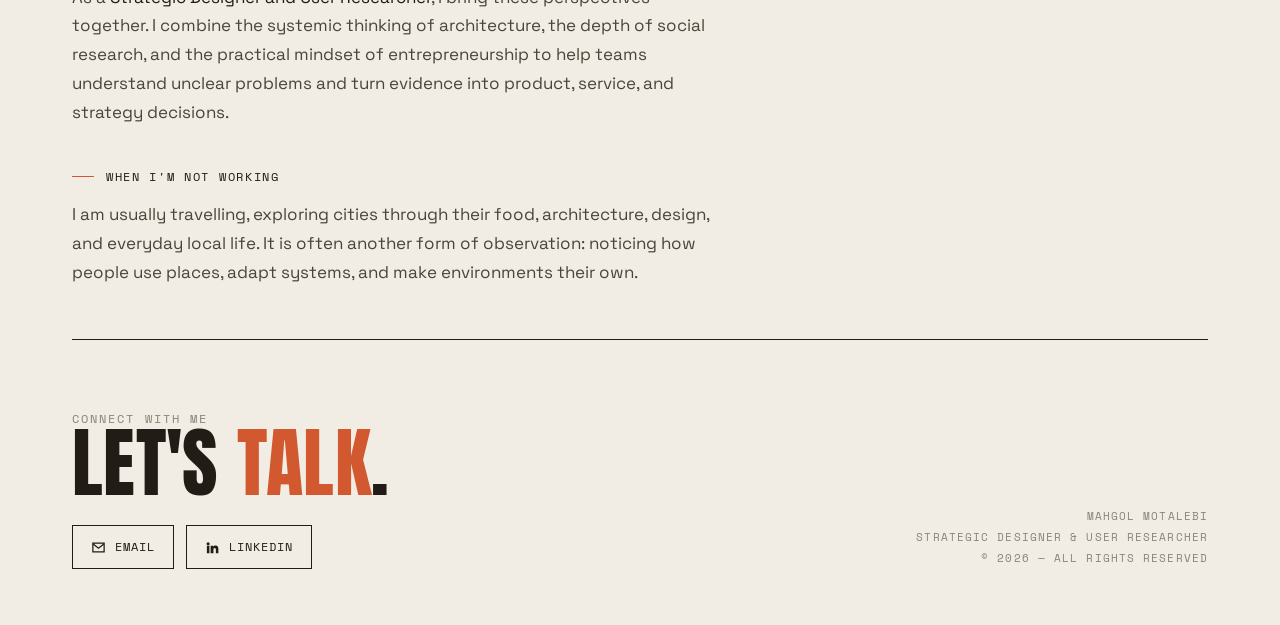
==== commit d9e2d8c6: "update portfolio" ====
--- a/index.html
+++ b/index.html
@@ -121,7 +121,7 @@
         <span class="proj-cta hero-link hero-link--primary"><span class="lbl">View case study</span> <span class="ar">→</span></span>
       </div>
       <div class="proj-media">
-        <div class="proj-img" style="aspect-ratio:4/3;background:#f1ece4;overflow:hidden;">
+        <div class="proj-img" style="aspect-ratio:4/3;overflow:hidden;">
           <img loading="lazy" src="images/case-woundcare/archetypes-behaviors.png" alt="Parallel coordinates chart mapping behaviours to define archetypes across emotional well-being, adherence to treatment, knowledge of condition, and comorbidity" style="width:100%;height:100%;object-fit:contain;object-position:center center;" />
         </div>
       </div>
@@ -430,7 +430,7 @@
 
       <div class="story-media reveal">
         <image-slot id="story-presenting" class="story-presenting" shape="rect" style="display:block;width:100%;" src="images/story-presenting.jpg" placeholder="Presenting / lecture"></image-slot>
-        <image-slot id="story-midtage" class="story-midtage" shape="rect" style="display:block;width:100%;" src="images/story-midtage.jpg" placeholder="Midtage shop"></image-slot>
+        <image-slot id="story-midtage" class="story-midtage" shape="rect" style="display:block;width:100%;" src="images/story-midtage.png" placeholder="Midtage shop"></image-slot>
       </div>
     </div>
   </div>
@@ -602,7 +602,7 @@
           </div>
         </div>
         <div class="cs-figs-wide">
-          <figure class="cs-fig"><div class="frame" style="border:none;background:#fef6ec;"><img loading="lazy" src="images/case-smart/blueprint-cream.png" alt="End-to-end service blueprint" /></div><figcaption>SERVICE BLUEPRINT — CONNECTING USER TOUCHPOINTS WITH SUPPORTING PROCESSES AND RESPONSIBILITIES</figcaption></figure>
+          <figure class="cs-fig"><div class="frame" style="border:none;background:none;"><img loading="lazy" src="images/case-smart/blueprint-cream.png" alt="End-to-end service blueprint" /></div><figcaption>SERVICE BLUEPRINT — CONNECTING USER TOUCHPOINTS WITH SUPPORTING PROCESSES AND RESPONSIBILITIES</figcaption></figure>
         </div>
       </div>
     </div>
--- a/site.css
+++ b/site.css
@@ -417,14 +417,14 @@
 /* all media in this section share one quiet treatment so they read as a set */
 .frame, .init-vframe { background: transparent; border: none; border-radius: 0; overflow: hidden; }
 #beyond .frame {
-  border: 1px solid var(--line);
-  box-shadow: 0 2px 16px rgba(0,0,0,0.07);
+  border: none;
+  box-shadow: none;
+  background: none;
   border-radius: 2px;
   overflow: hidden;
-  background: var(--paper);
 }
 #beyond .frame img { display: block; width: 100%; filter: saturate(0.72) brightness(1.04); }
-.init-vframe { position: relative; width: 100%; aspect-ratio: 16/9; background: #000; }
+.init-vframe { position: relative; width: 100%; aspect-ratio: 16/9; background: none; }
 .init-vframe iframe { position: absolute; inset: 0; width: 100%; height: 100%; }
 .init-fig { margin: 0; }
 .init-frame-16-9 { aspect-ratio: 16 / 9; height: auto; }
--- a/case.css
+++ b/case.css
@@ -129,7 +129,8 @@
 /* ---- figures ---- */
 .cs-fig { margin: 0; }
 .cs-fig .frame {
-  border: 1px solid var(--line-2);
+  border: none;
+  background: none !important;
   display: flex; align-items: center; justify-content: center;
   overflow: hidden;
 }
@@ -149,7 +150,7 @@
 .cs-figrow--match { align-items: stretch; }
 .cs-figrow--match .cs-fig { display: flex; flex-direction: column; }
 .cs-figrow--match .cs-fig .frame {
-  aspect-ratio: 1 / 1; background: #faf6ef;
+  aspect-ratio: 1 / 1; background: none;
 }
 .cs-figrow--match .cs-fig img { width: 100%; height: 100%; object-fit: contain; }
 /* exercise -> outcome flow: images recolored to the site paper so they blend
@@ -182,11 +183,11 @@
 .proto-layout { display: grid; grid-template-columns: 1fr 1fr; gap: 24px; align-items: stretch; max-width: 64%; margin-inline: auto; }
 .proto-layout .proto-portrait { display: flex; flex-direction: column; }
 .proto-dashboard { width: 86%; margin-inline: auto; }
-.proto-dashboard .frame { background: #f6f7f9; }
+.proto-dashboard .frame { background: none; }
 .proto-layout .proto-portrait .frame { flex: 1 1 auto; min-height: 0; }
 .proto-layout .proto-portrait img { width: 100%; height: 100%; object-fit: cover; }
 .proto-stack { display: flex; flex-direction: column; gap: 22px; }
-.proto-stack .cs-fig .frame { background: #f6f7f9; }
+.proto-stack .cs-fig .frame { background: none; }
 .proto-stack .cs-fig img { width: 100%; height: auto; display: block; }
 @media (max-width: 760px) { .proto-layout { grid-template-columns: 1fr; max-width: 100%; } }
 /* mini row: small centered thumbnails */
@@ -199,9 +200,9 @@
 .cs-figrow--pair { grid-template-columns: 1fr 1fr; align-items: end; gap: 24px; max-width: 580px; margin-inline: auto; }
 /* enlarged centered figure that actually grows inside the flex column */
 .cs-fig--grow { width: min(580px, 100%); align-self: center; margin-inline: auto; }
-.cs-fig--grow .frame { background: #faf6ef; }
+.cs-fig--grow .frame { background: none; }
 /* selected concept highlight */
-.cs-fig--selected .frame { border: 2px solid var(--coral); position: relative; }
+.cs-fig--selected .frame { border: none; position: relative; }
 .cs-fig--selected .sel-tag {
   position: absolute; top: 10px; left: 10px; z-index: 2;
   font-family: var(--mono); font-size: 9.5px; letter-spacing: 0.1em;
@@ -217,7 +218,7 @@
 /* uniform, aligned chart grid — every cell identical 16:9, image contained */
 .cs-figrow--chart { align-items: stretch; }
 .cs-figrow--chart .cs-fig { display: flex; flex-direction: column; }
-.cs-figrow--chart .cs-fig .frame { aspect-ratio: 16 / 9; background: #fbfcfd; }
+.cs-figrow--chart .cs-fig .frame { aspect-ratio: 16 / 9; background: none; }
 .cs-figrow--chart .cs-fig img { width: 100%; height: 100%; object-fit: contain; }
 /* four-up archetype grid */
 .cs-arche { display: grid; grid-template-columns: repeat(4, 1fr); gap: 26px; }
@@ -238,7 +239,7 @@
 }
 .cs-framework-fig .frame {
   border: none;
-  background: var(--paper);
+  background: none;
   display: flex; align-items: center; justify-content: center;
 }
 .cs-framework-fig img { width: 100%; height: auto; display: block; }
@@ -250,7 +251,7 @@
 /* ---- video slot ---- */
 .cs-video {
   margin-top: 34px; position: relative; aspect-ratio: 16 / 9; width: 100%;
-  background: var(--ink); display: flex; align-items: center; justify-content: center;
+  background: none; display: flex; align-items: center; justify-content: center;
   overflow: hidden;
 }
 .cs-video video { width: 100%; height: 100%; object-fit: cover; display: block; }
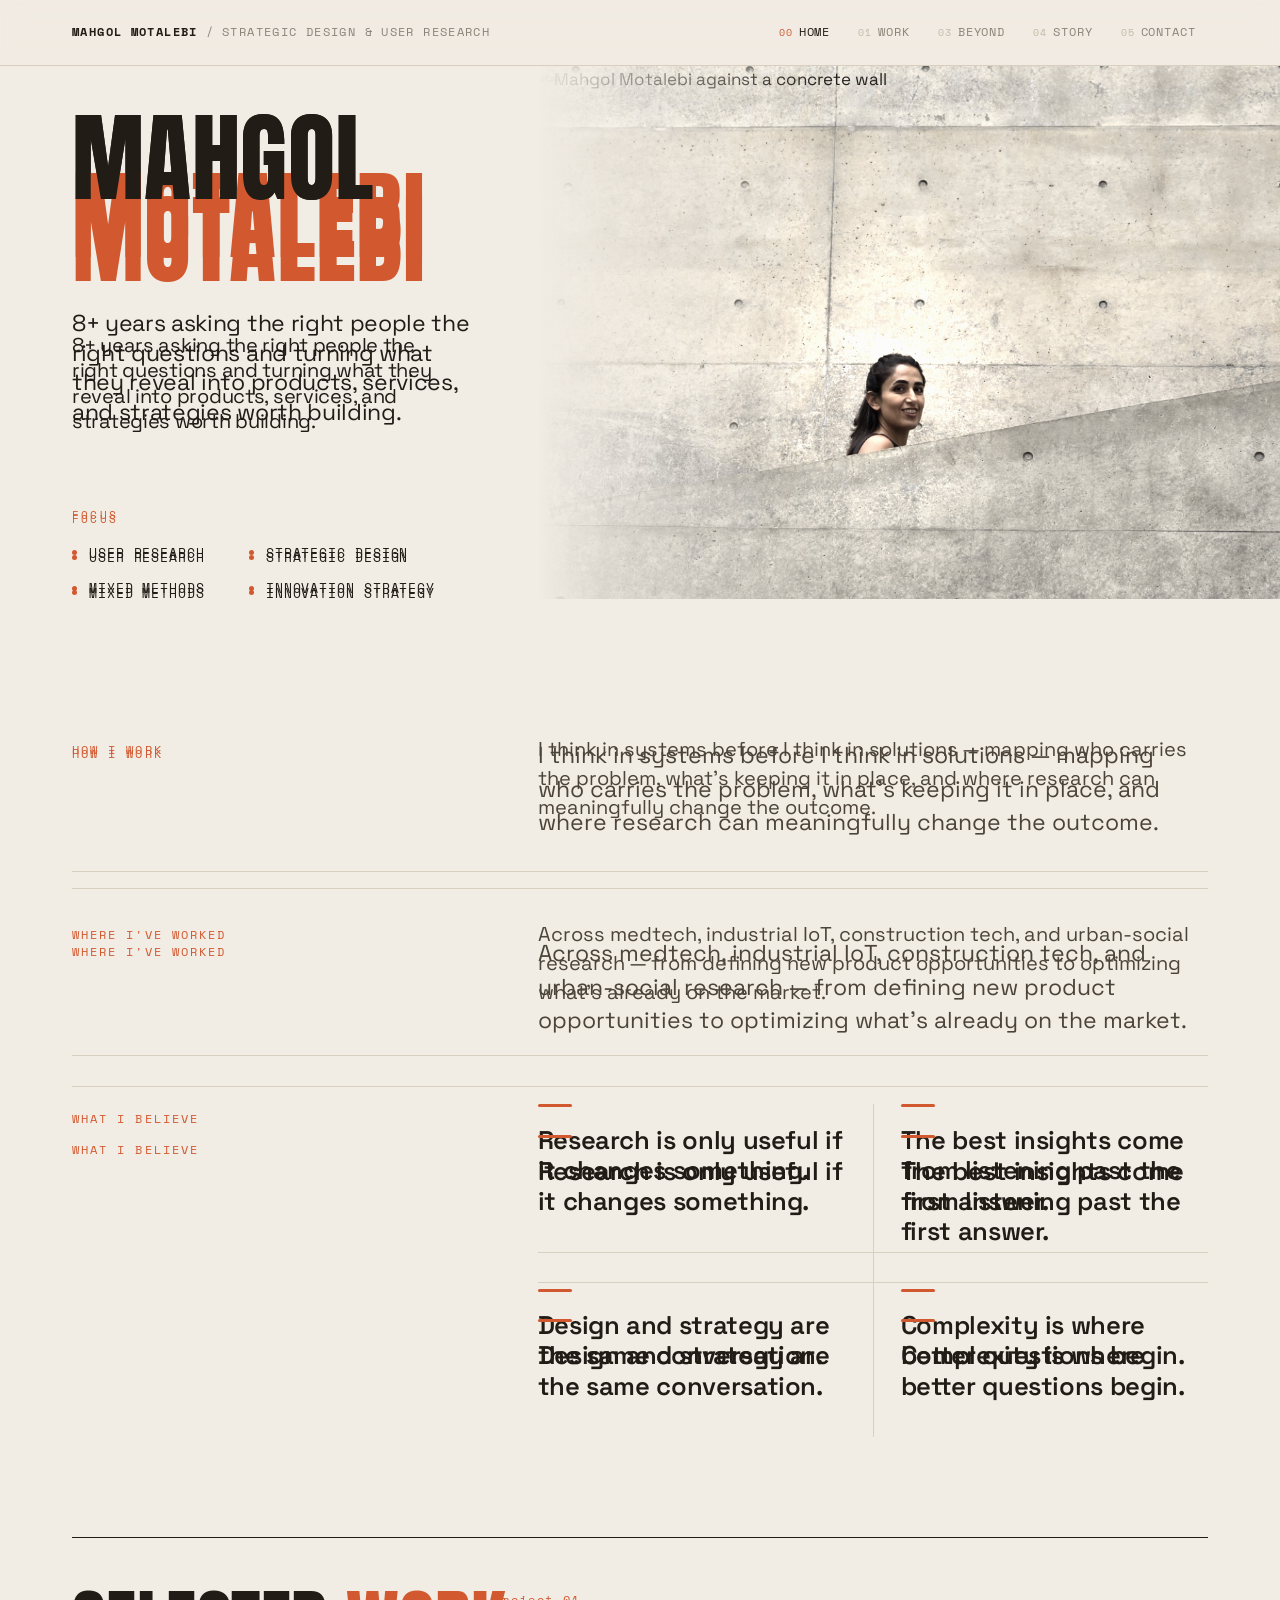
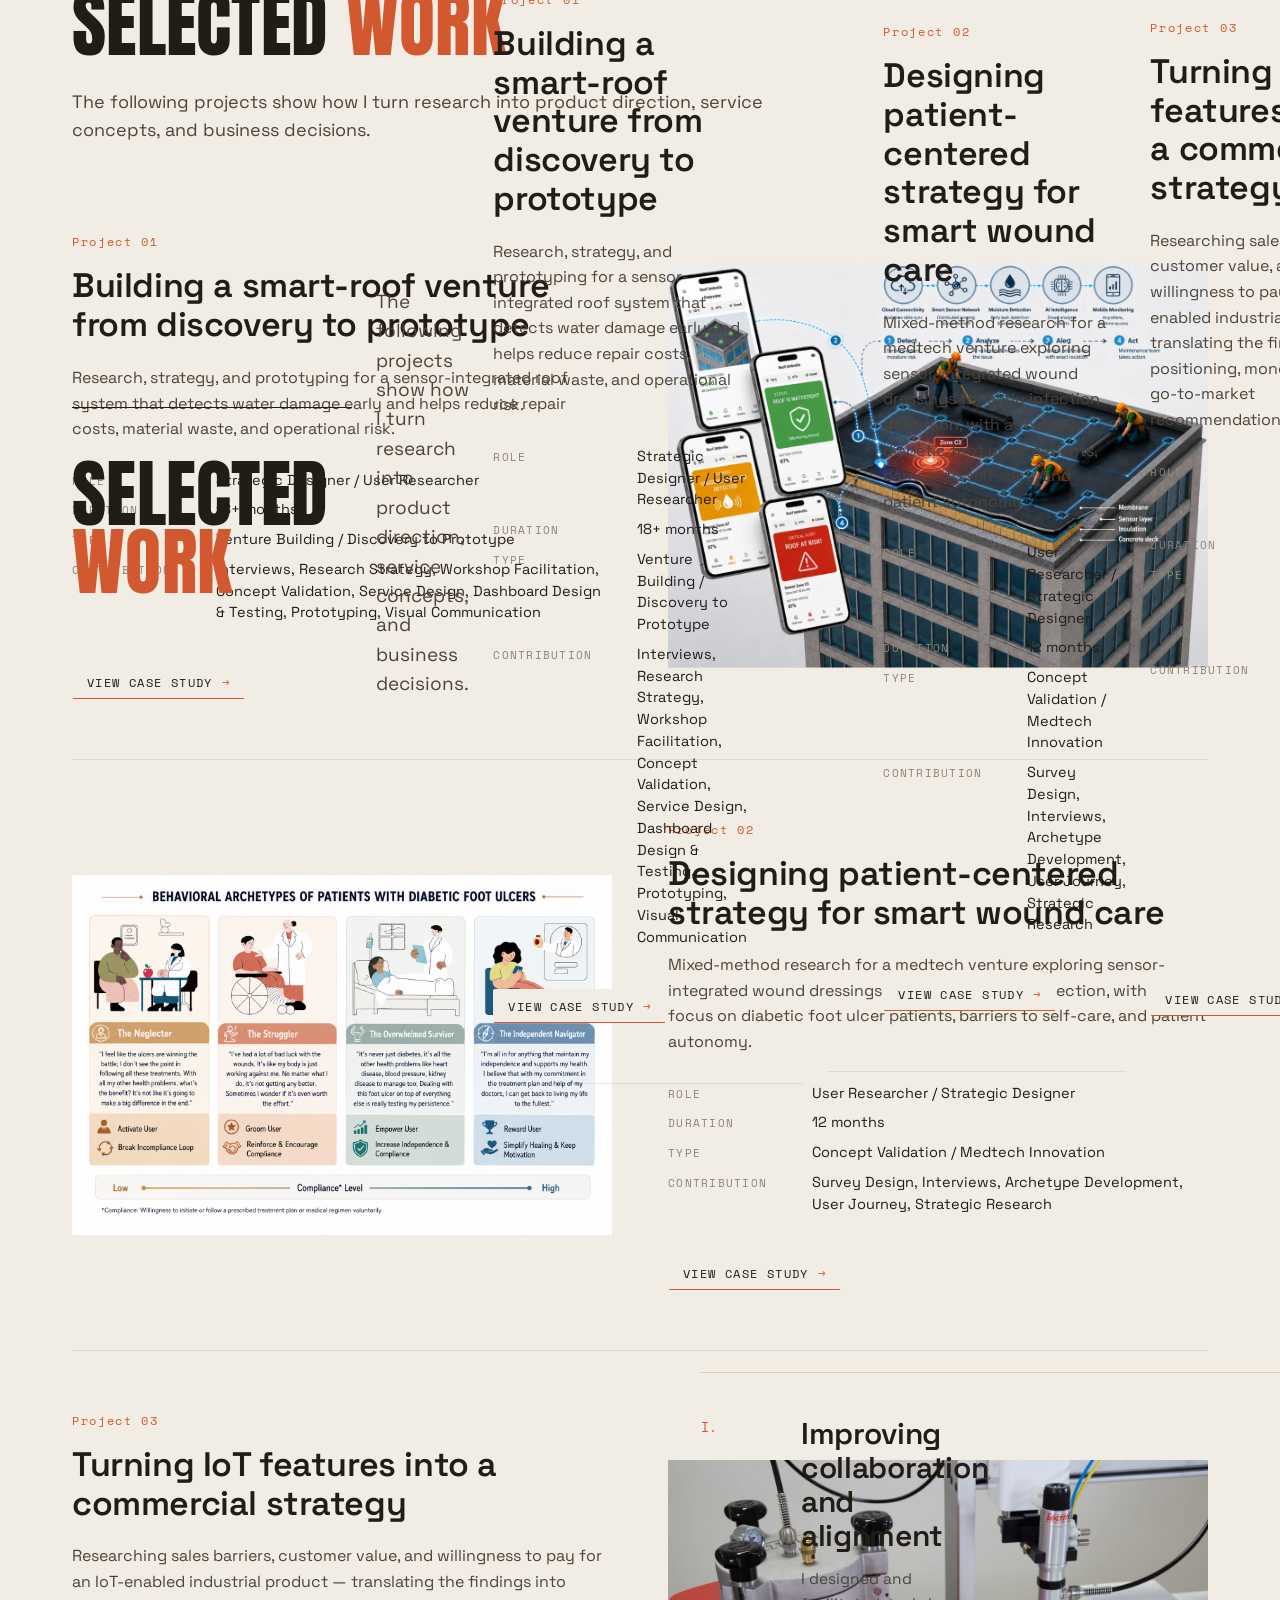
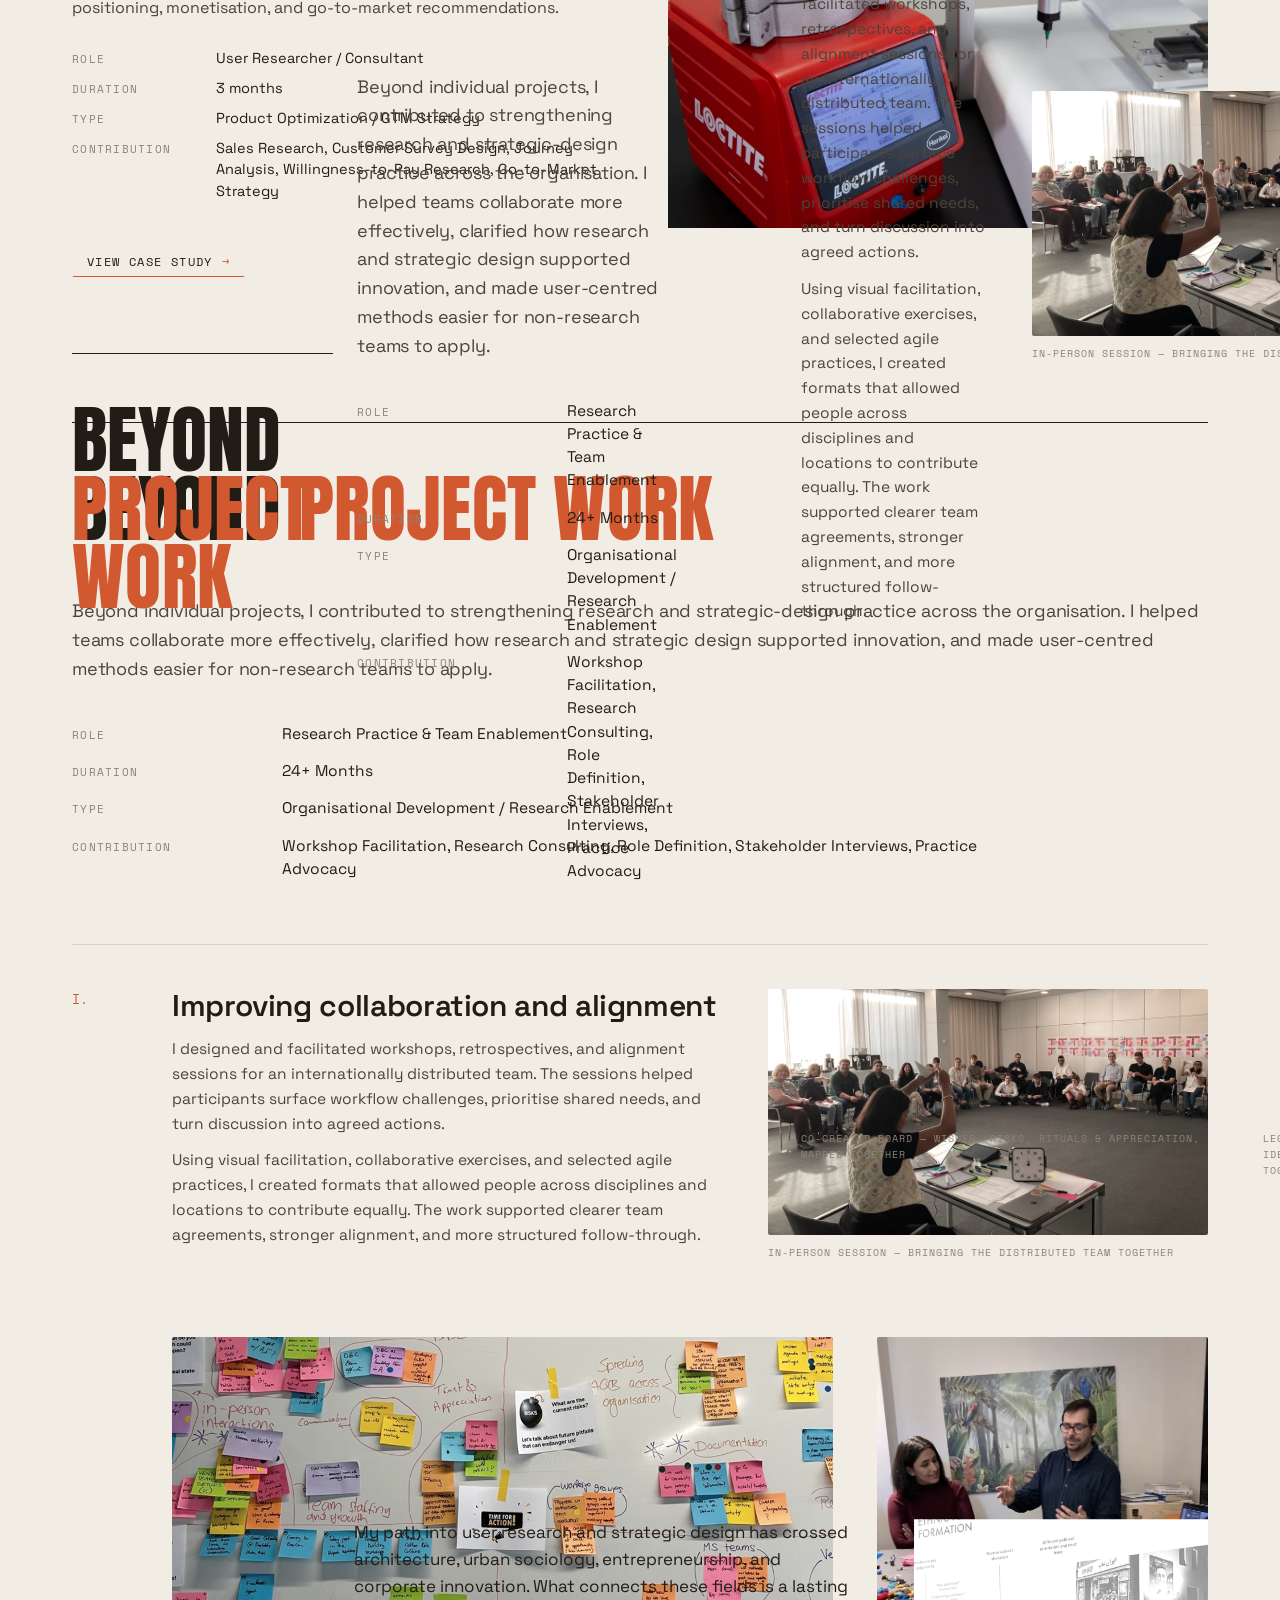
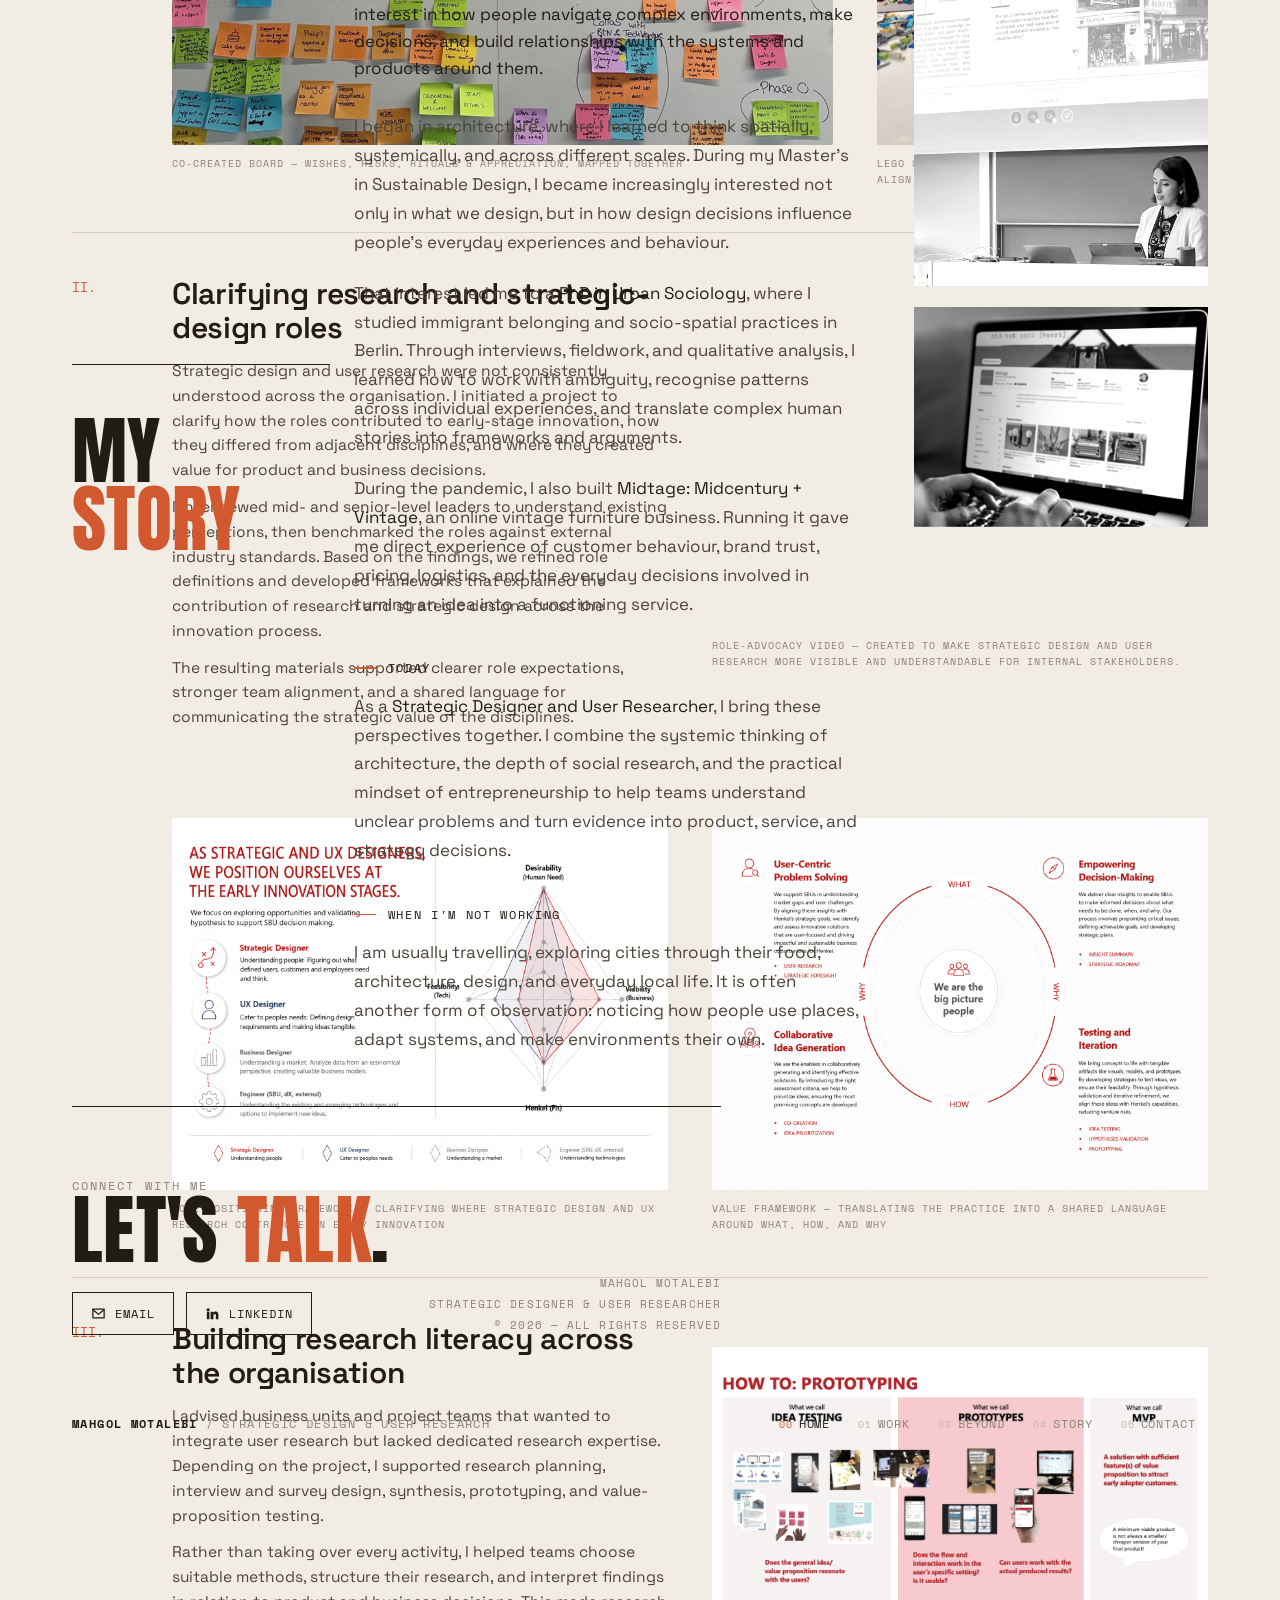
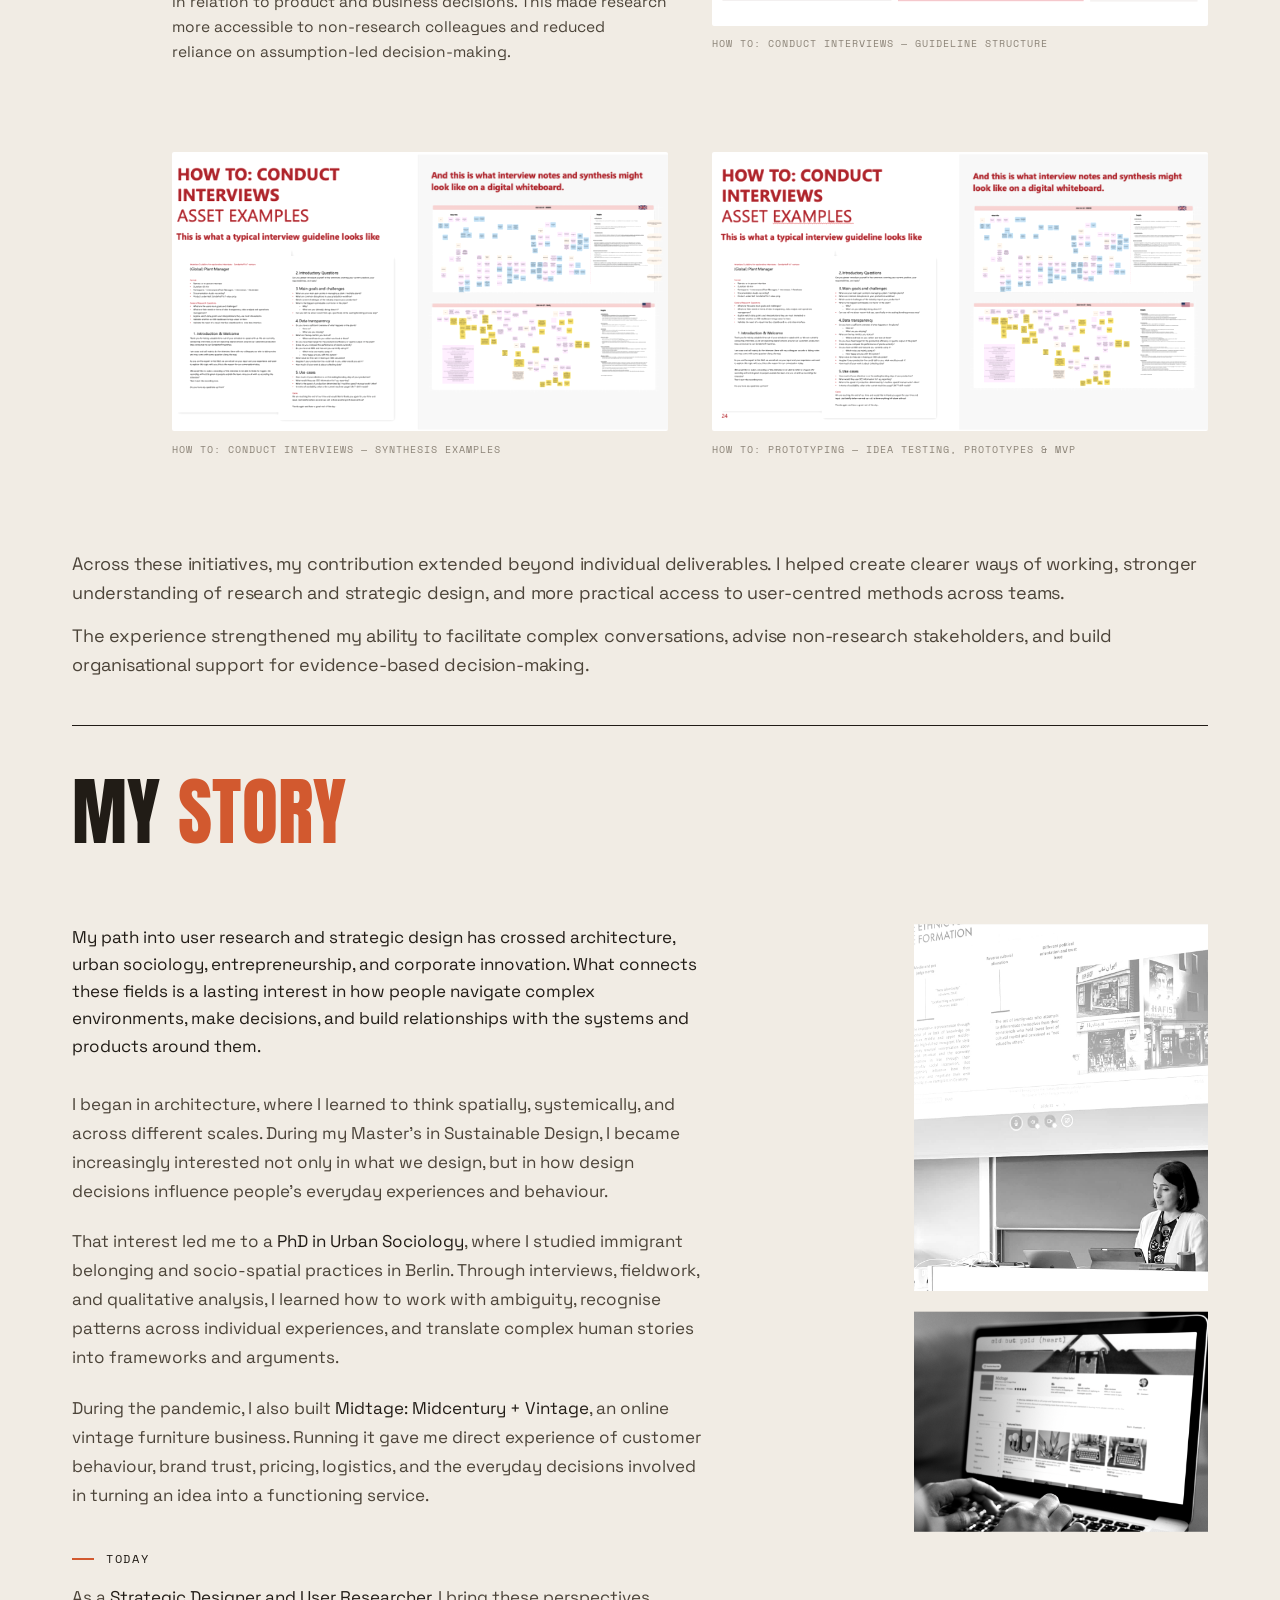
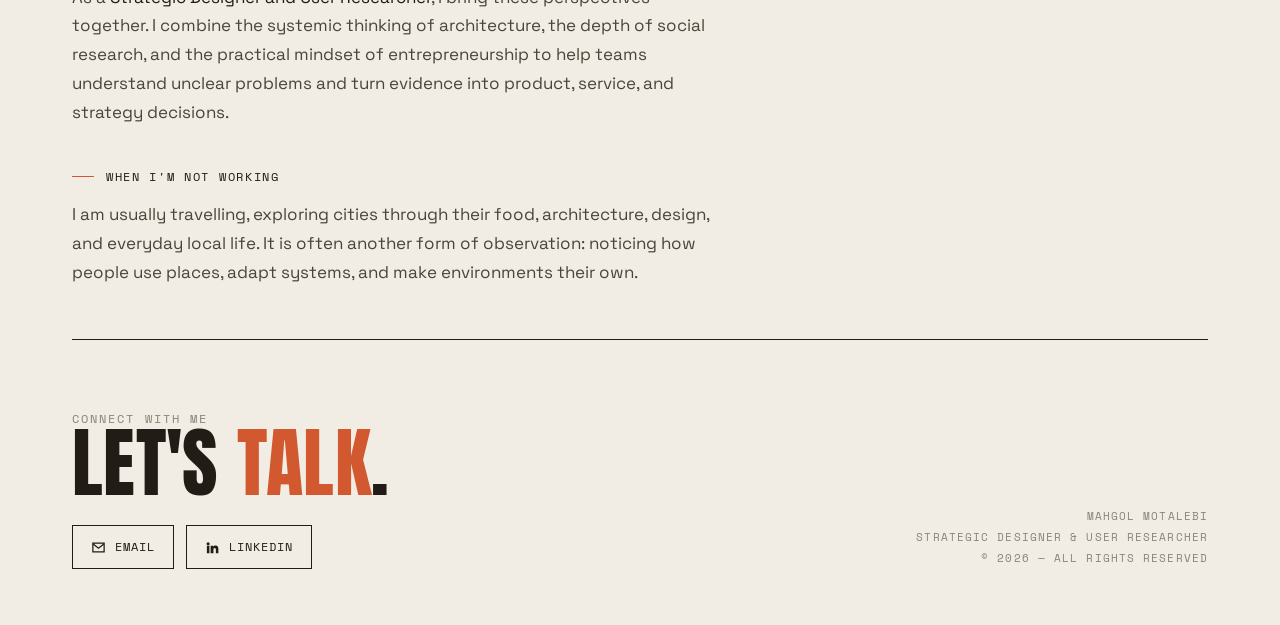
==== commit 7df02de6: "Update index.html" ====
--- a/index.html
+++ b/index.html
@@ -16,6 +16,24 @@
 <body>
 
 <!-- ===================== NAV ===================== -->
+<header class="nav"><!DOCTYPE html>
+<html lang="en" class="preload">
+<head>
+<meta charset="UTF-8" />
+<meta name="viewport" content="width=device-width, initial-scale=1.0" />
+<title>Mahgol Motalebi — Strategic Designer & User Researcher</title>
+<link rel="preconnect" href="https://fonts.googleapis.com" />
+<link rel="preconnect" href="https://fonts.gstatic.com" crossorigin />
+<link href="https://fonts.googleapis.com/css2?family=Anton&family=Instrument+Serif:ital@0;1&family=Space+Mono:ital,wght@0,400;0,700;1,400&family=Space+Grotesk:wght@400;500;600;700&family=Hanken+Grotesk:wght@400;500;600;700&display=swap" rel="stylesheet" />
+<link rel="stylesheet" href="site.css?v=54" />
+<link rel="stylesheet" href="case.css?v=37" />
+<script src="image-slot.js"></script>
+<script src="site.js" defer></script>
+<template id="__bundler_thumbnail"><svg viewBox="0 0 80 56" xmlns="http://www.w3.org/2000/svg"><rect width="80" height="56" fill="#f1ece4"/><text x="40" y="32" font-size="10" fill="#d2592f" text-anchor="middle" font-family="serif" font-weight="bold">MM</text></svg></template>
+</head>
+<body>
+
+<!-- ===================== NAV ===================== -->
 <header class="nav">
   <div class="wrap">
     <a class="nav-brand" href="#home"><b>Mahgol Motalebi</b><span class="sep">/</span><span class="role">Strategic Design &amp; User Research</span></a>
@@ -36,13 +54,13 @@
 <section id="home" class="hero" data-screen-label="Home">
   <div class="hero-stage">
     <div class="hero-photo">
-      <img loading="eager" src="images/portrait-wall-bright.png" alt="Mahgol Motalebi against a concrete wall" style="object-fit: cover" />
+      <img loading="eager" src="images/portrait-wall-bright.jpg" alt="Mahgol Motalebi against a concrete wall" style="object-fit: cover" />
     </div>
     <div class="wrap hero-inner">
       <div class="hero-text reveal">
-        <h1 class="hero-name"><span>Mahgol</span><span class="o" style="margin: 2px 0px 0px">Motalebi</span></h1>
-        <p class="hero-state" style="font-size: 20px; width: 100%; max-width: 370px;">8+ years asking the right people the right questions and turning what they reveal into products, services, and strategies worth building.</p>
-        <div class="hero-tags" style="margin: 72px 0px 0px">
+        <h1 class="hero-name"><span>Mahgol</span><span class="o">Motalebi</span></h1>
+        <p class="hero-state">8+ years asking the right people the right questions and turning what they reveal into products, services, and strategies worth building.</p>
+        <div class="hero-tags">
           <span class="hero-tags-label">Focus</span>
           <div class="tag-row">
             <span class="tag">User Research</span>
@@ -59,11 +77,11 @@
     <div class="home-lower">
       <div class="home-band reveal">
         <div class="beliefs-kicker">How I work</div>
-        <p class="hero-proof" style="font-size: 20px">I think in systems before I think in solutions — mapping who carries the problem, what's keeping it in place, and where research can meaningfully change the outcome.</p>
+        <p class="hero-proof">I think in systems before I think in solutions — mapping who carries the problem, what's keeping it in place, and where research can meaningfully change the outcome.</p>
       </div>
       <div class="home-band reveal">
         <div class="beliefs-kicker">Where I've worked</div>
-        <p class="hero-proof" style="font-size: 20px">Across medtech, industrial IoT, construction tech, and urban-social research — from defining new product opportunities to optimizing what's already on the market.</p>
+        <p class="hero-proof">Across medtech, industrial IoT, construction tech, and urban-social research — from defining new product opportunities to optimizing what's already on the market.</p>
       </div>
       <div class="home-band reveal">
         <div class="beliefs-kicker">What I believe</div>
@@ -79,7 +97,7 @@
 </section>
 
 <!-- ===================== 02 · WORK ===================== -->
-<section id="work" style="margin: 0px; padding-top: 18px; margin-top: 0px">
+<section id="work">
   <div class="wrap">
     <div class="sec-head reveal">
       <div>
@@ -87,7 +105,7 @@
       </div>
     </div>
 
-    <p class="work-intro reveal" style="font-size: 18px; width: 100%; max-width: 760px;">The following projects show how I turn research into product direction, service concepts, and business decisions.</p>
+    <p class="work-intro reveal">The following projects show how I turn research into product direction, service concepts, and business decisions.</p>
 
     <article class="proj reveal proj--link" onclick="openCase('case-smart')" onkeydown="if(event.key==='Enter'||event.key===' '){event.preventDefault();openCase('case-smart');}" role="link" tabindex="0" aria-label="Open Smart Surface case study" style="padding: 40px 0px 60px">
       <div class="proj-body">
@@ -385,6 +403,1070 @@
         </div>
       </div>
       <div class="init-media">
+        <div class="frame init-frame-16-9"><img src="uploads-b/slide_1_1920x1080-c0480bf2.png" alt="How to: Conduct Interviews — interview guideline structure" loading="lazy" /></div>
+        <div class="cap">how to: conduct interviews — guideline structure</div>
+      </div>
+      <div class="init-figs">
+        <figure class="init-fig">
+          <div class="frame init-frame-16-9"><img src="uploads-b/slide_3_1920x1080-69c99fd1.png" alt="How to: Conduct Interviews — synthesis examples on a digital whiteboard" loading="lazy" /></div>
+          <figcaption>how to: conduct interviews — synthesis examples</figcaption>
+        </figure>
+        <figure class="init-fig">
+          <div class="frame init-frame-16-9"><img src="uploads-b/slide_2_1920x1080-3a82008c.png" alt="How to: Prototyping — from idea testing to prototypes to MVP" loading="lazy" /></div>
+          <figcaption>how to: prototyping — idea testing, prototypes &amp; MVP</figcaption>
+        </figure>
+      </div>
+    </div>
+
+    <p class="beyond-close reveal">Across these initiatives, my contribution extended beyond individual deliverables. I helped create clearer ways of working, stronger understanding of research and strategic design, and more practical access to user-centred methods across teams.</p>
+    <p class="beyond-close reveal">The experience strengthened my ability to facilitate complex conversations, advise non-research stakeholders, and build organisational support for evidence-based decision-making.</p>
+  </div>
+</section>
+
+<!-- ===================== 04 · STORY ===================== -->
+<section id="story">
+  <div class="wrap">
+    <div class="sec-head reveal">
+      <div>
+        <h2 class="sec-title">My <em>Story</em></h2>
+      </div>
+    </div>
+
+    <div class="story-grid">
+      <div class="story-body reveal">
+        <p style="font-family: var(--grotesk); font-size: 17px; line-height: 1.6; color: var(--ink); margin: 0 0 30px; max-width: 640px">My path into user research and strategic design has crossed architecture, urban sociology, entrepreneurship, and corporate innovation. What connects these fields is a lasting interest in how people navigate complex environments, make decisions, and build relationships with the systems and products around them.</p>
+        <p style="font-size: 17px">I began in architecture, where I learned to think spatially, systemically, and across different scales. During my Master's in Sustainable Design, I became increasingly interested not only in what we design, but in how design decisions influence people's everyday experiences and behaviour.</p>
+        <p style="font-size: 17px">That interest led me to a <b>PhD in Urban Sociology</b>, where I studied immigrant belonging and socio-spatial practices in Berlin. Through interviews, fieldwork, and qualitative analysis, I learned how to work with ambiguity, recognise patterns across individual experiences, and translate complex human stories into frameworks and arguments.</p>
+        <p>During the pandemic, I also built <b>Midtage: Midcentury + Vintage</b>, an online vintage furniture business. Running it gave me direct experience of customer behaviour, brand trust, pricing, logistics, and the everyday decisions involved in turning an idea into a functioning service.</p>
+
+        <div class="story-h">Today</div>
+        <p style="font-size: 17px">As a <b>Strategic Designer and User Researcher</b>, I bring these perspectives together. I combine the systemic thinking of architecture, the depth of social research, and the practical mindset of entrepreneurship to help teams understand unclear problems and turn evidence into product, service, and strategy decisions.</p>
+
+        <div class="story-h">When I'm not working</div>
+        <p style="font-size: 17px">I am usually travelling, exploring cities through their food, architecture, design, and everyday local life. It is often another form of observation: noticing how people use places, adapt systems, and make environments their own.</p>
+      </div>
+
+      <div class="story-media reveal">
+        <image-slot id="story-presenting" class="story-presenting" shape="rect" style="display:block;width:100%;" src="images/story-presenting.jpg" placeholder="Presenting / lecture"></image-slot>
+        <image-slot id="story-midtage" class="story-midtage" shape="rect" style="display:block;width:100%;" src="images/story-midtage.jpg" placeholder="Midtage shop"></image-slot>
+      </div>
+    </div>
+  </div>
+</section>
+
+<!-- ===================== CASE · SMART SURFACE (Project 01) ===================== -->
+<section id="case-smart" class="case-view" data-screen-label="Case — Smart Surface">
+  <div class="wrap">
+
+    <!-- hero -->
+    <div class="cs-hero">
+      <button class="cs-back" onclick="closeCase()"><span class="ar">←</span> Back to work</button>
+      <div class="cs-eyebrow">Project 01 · Innovation / Venture Building</div>
+      <h1 class="cs-title">Smart <span class="o">Surface</span></h1>
+      <p class="cs-sub">A smart-roof monitoring venture — sensor integration for early water-damage detection.</p>
+
+      <div class="cs-stats">
+        <div class="cs-stat"><div class="n">18<span class="o">+</span></div><div class="l">Months<br />end&#8209;to&#8209;end</div></div>
+        <div class="cs-stat"><div class="n">70<span class="o">+</span></div><div class="l">Expert &amp; user<br />interviews</div></div>
+        <div class="cs-stat"><div class="n">200<span class="o">+</span></div><div class="l">Ideas<br />generated</div></div>
+        <div class="cs-stat"><div class="n">2</div><div class="l">Business units<br />joined</div></div>
+        <div class="cs-stat"><div class="n">5</div><div class="l">Stakeholder<br />groups mapped</div></div>
+      </div>
+    </div>
+
+    <!-- overview -->
+    <div class="cs-overview">
+      <div class="cs-meta">
+        <div class="row"><div class="k">Role</div><div class="v">Strategic Designer<br />User Researcher</div></div>
+        <div class="row"><div class="k">Duration</div><div class="v">18+ months</div></div>
+        <div class="row"><div class="k">Type</div><div class="v">Innovation /<br />Venture Building</div></div>
+      </div>
+      <div>
+        <p class="cs-lede">From a broad building-maintenance challenge to a validated product-service concept for early roof-damage detection.</p>
+        <div class="cs-block">
+          <div class="h">Challenge &amp; rationale</div>
+          <p>Roof leakage is often detected too late — after moisture has already damaged insulation, materials, or interior spaces. For building owners, facility managers, roofers, and insurers, this creates avoidable repair costs, material waste, and operational disruption. The challenge was to understand whether early roof-damage detection could create meaningful value across this stakeholder ecosystem — and whether the opportunity was desirable, feasible, viable, and strategically relevant for Henkel.</p>
+        </div>
+        <div class="cs-block">
+          <div class="h">Proposed solution</div>
+          <p>The proposed solution combined a sensor-integrated roof layer with continuous monitoring, enabling earlier detection and more precise localisation of water damage before it developed into a larger repair problem.</p>
+        </div>
+      </div>
+    </div>
+
+    <!-- framework intro -->
+    <div class="cs-framework">
+      <h2 class="h">Research-driven strategic vision framework</h2>
+      <p style="max-width: none;">From the beginning of the venture, my role was to <b>lead the desirability workstream</b> and help the team evaluate whether the <b>opportunity was worth pursuing</b>. We used a four-part strategic lens — desirability, feasibility, viability, and Henkel fit — to connect user needs, technical possibilities, business potential, and organizational relevance.</p>
+      <figure class="cs-framework-fig"><div class="frame"><img loading="lazy" src="images/case-smart/framework.png" alt="Strategic vision framework: four guiding questions around Desirability (need), Feasibility (tech), Viability (business) and Henkel fit" /></div><figcaption>desirability · feasibility · viability · Henkel fit — four questions that guided the venture</figcaption></figure>
+    </div>
+
+    <!-- 01 · discover -->
+    <div class="cs-step wide">
+      <div class="cs-step-head"><span class="idx">01</span><h3 class="h">User and stakeholder research: understanding the roofing ecosystem</h3></div>
+      <div class="cs-step-body">
+        <div class="cs-intro"><div class="sp"></div>
+          <div>
+            <p class="cs-text">I conducted 70+ interviews with experts, users, and stakeholders to understand how roof leakage was detected, who carried the risk and cost, and how responsibilities and decisions were distributed across the ecosystem.</p>
+            <p class="cs-text">I translated the findings into hypotheses, opportunity areas, and research questions that guided concept development and feature priorities.</p>
+          </div>
+        </div>
+        <div class="cs-figs-wide">
+          <figure class="cs-fig" style="width:75%;margin-inline:auto;"><div class="frame" style="border:none;background:none;"><img loading="lazy" src="images/case-smart/stakeholders.png" alt="Key decision stakeholders across the product cycle" /></div><figcaption>MAPPING THE ROOFING ECOSYSTEM — KEY DECISION STAKEHOLDERS ACROSS THE ROOFING CYCLE</figcaption></figure>
+        </div>
+      </div>
+    </div>
+    <div class="cs-step wide">
+      <div class="cs-step-head"><span class="idx">02</span><h3 class="h">Ideation workshops: turning research insights into solution directions</h3></div>
+      <div class="cs-step-body">
+        <div class="cs-intro"><div class="sp"></div>
+          <p class="cs-text">I designed and facilitated ideation workshops with both business units, using the research findings as prompts for developing potential solutions. We generated more than 200 ideas, grouped them into opportunity areas, and prioritised the directions that best addressed stakeholder needs and business potential.</p>
+        </div>
+        <div class="cs-figs-wide">
+          <div class="cs-figrow three cs-figrow--align">
+            <figure class="cs-fig"><div class="frame"><img loading="lazy" src="images/case-smart/object-storming.png" alt="Object storming — everyday objects spread across a table as ideation triggers" /></div><figcaption>object storming</figcaption></figure>
+            <figure class="cs-fig"><div class="frame"><img loading="lazy" src="images/case-smart/problem-framing.png" alt="Problem-framing cards and a facility-manager persona surrounded by sticky notes" /></div><figcaption>problem framing</figcaption></figure>
+            <figure class="cs-fig"><div class="frame"><img loading="lazy" src="images/case-smart/figure-storming.png" alt="Figure storming — famous personas used to spark unconventional ideas" /></div><figcaption>figure storming</figcaption></figure>
+          </div>
+        </div>
+      </div>
+    </div>
+
+    <!-- 03 · concept selection -->
+    <div class="cs-step wide">
+      <div class="cs-step-head"><span class="idx">03</span><h3 class="h">Idea selection: tangible and testable concepts</h3></div>
+      <div class="cs-step-body">
+        <div class="cs-intro"><div class="sp"></div>
+          <div>
+            <p class="cs-text">During the idea-selection phase, I translated the strongest ideas into three distinct concept directions that could be discussed and tested with internal and external stakeholders.</p>
+            <p class="cs-text">The concepts explored different levels of intervention: a holistic water-damage service, a prevention and emergency toolkit, and a sensor-based roof-monitoring system. Testing these alternatives helped the team compare their relevance and focus the venture on the RoofUmbrella direction.</p>
+          </div>
+        </div>
+        <div class="cs-figs-wide">
+          <div class="cs-figrow three">
+            <figure class="cs-fig"><div class="frame"><img loading="lazy" src="images/case-smart/concept-driptective.png" alt="The DripTective — a holistic water-damage service concept poster" /></div><figcaption>the DripTective · holistic service</figcaption></figure>
+            <figure class="cs-fig"><div class="frame"><img loading="lazy" src="images/case-smart/concept-toolbox.png" alt="The Toolbox — risk assessment, prevention and emergency-action concept poster" /></div><figcaption>the Toolbox · risk, prevention &amp; emergency</figcaption></figure>
+            <figure class="cs-fig cs-fig--selected"><div class="frame"><span class="sel-tag">Selected for further validation</span><img loading="lazy" src="images/case-smart/concept-roofumbrella.png" alt="The RoofUmbrella — smart leakage sensors for flat roofs concept poster" /></div><figcaption>the RoofUmbrella · smart leakage sensors</figcaption></figure>
+          </div>
+        </div>
+      </div>
+    </div>
+
+    <!-- 04 · iterative design & validation -->
+    <div class="cs-step wide">
+      <div class="cs-step-head"><span class="idx">04</span><h3 class="h">Iterative design and validation: testing product value</h3></div>
+      <div class="cs-step-body">
+        <div class="cs-intro"><div class="sp"></div>
+          <div>
+            <p class="cs-text">After selecting the RoofUmbrella direction, I designed further interviews and exercises to test and refine its value proposition. Stakeholders ranked potential benefits from essential to nice-to-have, helping the team distinguish meaningful value from internal assumptions.</p>
+            <p class="cs-text">The findings clarified which benefits mattered most and gave the team a more focused basis for product messaging and feature decisions.</p>
+          </div>
+        </div>
+        <div class="cs-figs-wide">
+          <div class="cs-figrow cs-vpflow">
+            <figure class="cs-fig cs-vpflow-item">
+              <div class="vp-tag">Used in stakeholder interviews</div>
+              <div class="frame vp-bare"><img loading="lazy" src="images/case-smart/vp-refine-paper.png" alt="Value-proposition refinement template: FOR / WHO / RoofUmbrella framework used to structure stakeholder interviews" /></div>
+              <figcaption>the template I used to run the exercise in interviews</figcaption>
+            </figure>
+            <div class="vp-arrow" aria-hidden="true">&#8594;</div>
+            <figure class="cs-fig cs-vpflow-item">
+              <div class="vp-tag">The outcome</div>
+              <div class="frame vp-bare"><img loading="lazy" src="images/case-smart/vp-themes-paper.png" alt="Value-proposition themes that emerged for architects: liability, customer reassurance, bold designs, increased lifetime, smart solution portfolio" /></div>
+              <figcaption>a sample of the value-proposition themes that emerged</figcaption>
+            </figure>
+          </div>
+          <div class="cs-figrow cs-vpflow cs-vpflow--gap">
+            <figure class="cs-fig cs-vpflow-item">
+              <div class="vp-tag">Shown in interviews</div>
+              <div class="frame vp-bare"><img loading="lazy" src="images/case-smart/vp-roofumbrella-paper.png" alt="RoofUmbrella concept: smart water-leakage sensors for flat roofs, with product idea and advantages" /></div>
+              <figcaption>RoofUmbrella — the refined concept I presented to stakeholders</figcaption>
+            </figure>
+            <div class="vp-arrow" aria-hidden="true">&#8594;</div>
+            <figure class="cs-fig cs-vpflow-item">
+              <div class="vp-tag">The exercise with the team</div>
+              <div class="frame vp-bare"><img loading="lazy" src="images/case-smart/vp-rank-paper.png" alt="Card-sorting exercise: rank each value statement from essential to nice-to-have" /></div>
+              <figcaption>card-sorting — ranking each value statement from essential to nice-to-have</figcaption>
+            </figure>
+          </div>
+        </div>
+      </div>
+    </div>
+
+    <!-- 05 · mapping the product vision -->
+    <div class="cs-step wide">
+      <div class="cs-step-head"><span class="idx">05</span><h3 class="h">Mapping the journey across the product lifecycle</h3></div>
+      <div class="cs-step-body">
+        <div class="cs-intro"><div class="sp"></div>
+          <div>
+            <p class="cs-text">I mapped the full roof lifecycle to understand where problems emerged — from installation and use to maintenance, repair, and end-of-life.</p>
+            <p class="cs-text">The journey helped the team identify recurring pain points, unresolved questions, and possible intervention points. We used these findings to shape hypotheses and define the research priorities for the following sprint.</p>
+          </div>
+        </div>
+        <div class="cs-figs-wide">
+          <figure class="cs-fig"><div class="frame" style="border:none;background:none;"><img loading="lazy" src="images/case-smart/journey.png" alt="Roof lifecycle problem journey and solution-scenario mapping" /></div><figcaption>Roof lifecycle — problems, open questions, and intervention points across key stages</figcaption></figure>
+        </div>
+      </div>
+    </div>
+
+    <!-- 06 · service blueprint -->
+    <div class="cs-step wide">
+      <div class="cs-step-head"><span class="idx">06</span><h3 class="h">Service blueprint: an end-to-end view of the experience</h3></div>
+      <div class="cs-step-body">
+        <div class="cs-intro"><div class="sp"></div>
+          <div>
+            <p class="cs-text">Building on the lifecycle mapping, I developed the service blueprint to show how the future solution would work across user interactions, digital touchpoints, support activities, and internal operations.</p>
+            <p class="cs-text">The blueprint helped the team align on the intended experience, clarify responsibilities, and identify what needed to happen behind the scenes for the service to work consistently.</p>
+          </div>
+        </div>
+        <div class="cs-figs-wide">
+          <figure class="cs-fig"><div class="frame" style="border:none;background:none;"><img loading="lazy" src="images/case-smart/blueprint-cream.png" alt="End-to-end service blueprint" /></div><figcaption>SERVICE BLUEPRINT — CONNECTING USER TOUCHPOINTS WITH SUPPORTING PROCESSES AND RESPONSIBILITIES</figcaption></figure>
+        </div>
+      </div>
+    </div>
+
+    <!-- 07 · collaborative prototyping -->
+    <div class="cs-step wide">
+      <div class="cs-step-head"><span class="idx">07</span><h3 class="h">Prototyping the physical system and dashboard experience</h3></div>
+      <div class="cs-step-body">
+        <div class="cs-intro"><div class="sp"></div>
+          <div>
+            <p class="cs-text">During prototyping, I worked with an external hardware-design agency, internal specialists, and a research institute to keep technical development connected to the user and service requirements established through research.</p>
+            <p class="cs-text">Alongside supporting experiment planning and translating findings between partners, I designed an initial dashboard concept for building and facility-management teams. The dashboard integrated roof monitoring into the wider building-management system, showing active leak alerts, the precise location of detected moisture, sensor status, and the information needed to support maintenance decisions.</p>
+            <p class="cs-text">I reviewed and refined the dashboard concept with relevant stakeholders to assess whether the information, alert hierarchy, and roof map view were clear and actionable. Their feedback helped refine how leak severity, location, sensor readings, and next steps were communicated.</p>
+          </div>
+        </div>
+        <div class="cs-figs-wide">
+          <div class="proto-layout">
+            <figure class="cs-fig proto-portrait"><div class="frame"><img loading="lazy" src="images/case-smart/proto-strip.jpg" alt="Full-length sensor membrane laid out in the workshop" /></div><figcaption>full-length membrane lay-up</figcaption></figure>
+            <div class="proto-stack">
+              <figure class="cs-fig"><div class="frame"><img loading="lazy" src="images/case-smart/proto-wufi-sim.png" alt="WUFI hygrothermal simulation software — Moisture Source dialog and the layered roof build-up model" /></div><figcaption>Hygrothermal simulation — supporting the technical evaluation of the roof system</figcaption></figure>
+              <figure class="cs-fig"><div class="frame"><img loading="lazy" src="images/case-smart/proto-bench-data.png" alt="Sensor bench test — resistance-over-time readings from the sensor membrane alongside photos of the membrane lay-up in the test hall" /></div><figcaption>sensor bench-test rig</figcaption></figure>
+            </div>
+          </div>
+          <figure class="cs-fig proto-dashboard"><div class="frame"><img loading="lazy" src="images/case-smart/proto-dashboard.png" alt="Building management system dashboard concept — Roof Leakage view with live roof map, leak-alert list, moisture trend and sensor readings for an active high-severity leak" /></div><figcaption>Building-management dashboard concept — showing active leak alerts, sensor status, moisture trends, and the detected location on the roof map.</figcaption></figure>
+        </div>
+      </div>
+    </div>
+
+    <!-- 08 · from strategy to story -->
+    <div class="cs-step wide" style="border-bottom:none;">
+      <div class="cs-step-head"><span class="idx">08</span><h3 class="h">Visual communication and animation</h3></div>
+      <div class="cs-step-body">
+        <div class="cs-intro"><div class="sp"></div>
+          <p class="cs-text">To align internal and external stakeholders around the final concept, I translated the product and service into a clear <b>visual story</b> — showing how the sensor layer, hardware, data analysis, dashboard, and leak alerts worked together. I also initiated and directed a product animation that made the concept easier to understand, discuss, and present across the organisation.</p>
+        </div>
+        <div class="cs-figs-wide">
+          <figure class="cs-fig" style="width:86.25%;margin-inline:auto;"><div class="frame" style="border:none;background:none;"><img loading="lazy" src="images/case-smart/sensor.png" alt="Sensor integrated into the roof system, connected to hardware, sending leak-location signal to a building management dashboard" /></div><figcaption>sensor layer → hardware → data analysis → leak alert</figcaption></figure>
+        </div>
+      </div>
+    </div>
+
+    <!-- video slot -->
+    <div class="cs-step wide" style="border-bottom:none;">
+      <div class="cs-step-body">
+        <figure class="cs-fig" style="width:86.25%;margin-inline:auto;">
+          <div class="cs-video" id="cs-video-slot">
+            <div style="position:relative;width:100%;aspect-ratio:16/9;overflow:hidden;">
+              <iframe loading="lazy" src="https://www.youtube-nocookie.com/embed/exbIL9jkoDg?rel=0&modestbranding=1" title="Product animation — sensor detects, localizes, and reports a leak in real time" frameborder="0" allow="accelerometer; autoplay; clipboard-write; encrypted-media; gyroscope; picture-in-picture; web-share" allowfullscreen referrerpolicy="strict-origin-when-cross-origin" style="position:absolute;inset:0;width:100%;height:100%;"></iframe>
+            </div>
+          </div>
+          <figcaption>product animation — the integrated sensor detects, localizes &amp; reports a leak in real time</figcaption>
+        </figure>
+      </div>
+    </div>
+
+    <!-- 09 · outcome -->
+    <div class="cs-step wide" style="border-bottom:none;">
+      <div class="cs-step-head"><span class="idx">09</span><h3 class="h">Outcome</h3></div>
+      <div class="cs-step-body">
+        <div class="cs-intro"><div class="sp"></div>
+          <div>
+            <p class="cs-text">The venture progressed from a broad building-maintenance opportunity to a defined and tested product-service concept, supported by stakeholder research, value-proposition validation, lifecycle mapping, a service blueprint, technical experiments, an initial dashboard concept, and an early physical prototype.</p>
+            <p class="cs-text">The project reached an early prototype stage, supported by validated stakeholder needs and value propositions, before being paused for strategic reasons. The work gave the team a clearer understanding of the service requirements and the technical and organisational conditions needed to take the concept forward.</p>
+          </div>
+        </div>
+      </div>
+    </div>
+
+    <!-- case foot -->
+    <div class="cs-foot">
+      <button class="cs-back" onclick="closeCase()"><span class="ar">←</span> Back to work</button>
+      <button class="next" onclick="closeCase()"><small>Return to</small>All selected work →</button>
+    </div>
+
+  </div>
+</section>
+
+<!-- ===================== CASE · GO-TO-MARKET (Project 03) ===================== -->
+<section id="case-gtm" class="case-view" data-screen-label="Case — Equipment 4.0">
+  <div class="wrap">
+
+    <!-- hero -->
+    <div class="cs-hero">
+      <button class="cs-back" onclick="closeCase()"><span class="ar">←</span> Back to work</button>
+      <div class="cs-eyebrow">Project 03 · Product Optimization</div>
+      <h1 class="cs-title" style="font-size: clamp(40px, 6.5vw, 100px);">From Digital Feature to <span class="o">Commercial Strategy</span></h1>
+      <p class="cs-sub">Turning customer and sales insights into a go-to-market strategy for an IoT-enabled industrial product.</p>
+
+      <div class="cs-stats" style="grid-template-columns:repeat(3,1fr);">
+        <div class="cs-stat"><div class="n">3</div><div class="l">Months<br />engagement</div></div>
+        <div class="cs-stat"><div class="n">2</div><div class="l">Surveys<br />designed</div></div>
+        <div class="cs-stat"><div class="n">2</div><div class="l">Research<br />audiences</div></div>
+      </div>
+    </div>
+
+    <!-- overview -->
+    <div class="cs-overview">
+      <div class="cs-meta">
+        <div class="row"><div class="k">Role</div><div class="v">User Researcher<br />Consultant</div></div>
+        <div class="row"><div class="k">Duration</div><div class="v">3 months</div></div>
+        <div class="row"><div class="k">Type</div><div class="v">Product<br />Optimization</div></div>
+      </div>
+      <div>
+        <p class="cs-lede">The RC50 was an industrial dispensing product with new IoT-enabled features, but the team needed clearer evidence of whether customers understood, valued, and would pay for the digital functionality.</p>
+        <div class="cs-block">
+          <div class="h">Problem to solve</div>
+          <p>The product team had introduced new IoT capabilities, but adoption remained uncertain. Sales teams found the digital value difficult to explain, customers were not consistently engaging with the features, and the preferred pricing model was unclear.</p>
+          <p>The project needed to understand what was blocking adoption, which benefits customers valued most, and how the digital features could be positioned and monetised more effectively.</p>
+        </div>
+        <div class="cs-block">
+          <div class="h">My contribution</div>
+          <p>I designed and led a two-phase research programme. First, I surveyed sales and distributor teams to identify communication gaps, customer objections, and barriers in the sales journey. I then designed a customer survey to evaluate feature relevance, IoT readiness, and willingness to pay.</p>
+          <p>I synthesised both research streams into go-to-market recommendations covering value communication, sales enablement, feature positioning, and monetisation.</p>
+        </div>
+      </div>
+    </div>
+
+    <!-- 01 · sales survey -->
+    <div class="cs-step wide">
+      <div class="cs-step-head"><span class="idx">01</span><h3 class="h">Understanding adoption barriers through sales and distributor research</h3></div>
+      <div class="cs-step-body">
+        <div class="cs-intro"><div class="sp"></div>
+          <div>
+            <p class="cs-text">I began by researching the perspective of sales and distributor teams, who were closest to customer objections and purchasing decisions. I designed a survey to understand where the IoT-enabled features were difficult to explain, which concerns customers raised, and what was preventing the digital functionality from becoming part of the sales conversation.</p>
+            <p class="cs-text">I synthesised the findings through root-cause analysis and customer-journey mapping. This helped the team distinguish surface-level symptoms, such as limited customer interest, from underlying issues including unclear value communication, low confidence in the digital features, and insufficient support during key stages of the sales journey.</p>
+          </div>
+        </div>
+        <div class="cs-figs-wide">
+          <figure class="cs-fig" style="width:100%;">
+            <div class="frame"><img loading="lazy" src="images/case-gtm/gtm-why-analysis.png" alt="Why Analysis — Root Cause Synthesis mapping underlying reasons behind customer confidence and analytics adoption challenges" /></div>
+            <figcaption>Root-cause analysis — identifying the underlying reasons behind low confidence and limited engagement with the IoT features</figcaption>
+          </figure>
+          <figure class="cs-fig" style="width:100%;">
+            <div class="frame"><img loading="lazy" src="images/case-gtm/gtm-journey-map.png" alt="Customer Journey Map — mapping customer needs, pain points, and opportunities across the end-to-end journey from Discover to Leave" /></div>
+            <figcaption>Customer journey map — locating communication gaps, customer concerns, and opportunities across the sales and product experience</figcaption>
+          </figure>
+          <div class="cs-intro" style="margin-top:8px;"><div class="sp"></div>
+            <p class="cs-text">The analysis showed that the challenge was not only feature adoption; the product's digital value was not being communicated clearly enough for either sales teams or customers.</p>
+          </div>
+        </div>
+      </div>
+    </div>
+
+    <!-- 02 · sales findings -->
+    <div class="cs-step wide">
+      <div class="cs-step-head"><span class="idx">02</span><h3 class="h">Sales research revealed gaps in value communication and adoption support</h3></div>
+      <div class="cs-step-body">
+        <div class="cs-intro"><div class="sp"></div>
+          <div>
+            <p class="cs-text">The research showed that the IoT features were difficult for sales and distributor teams to explain in a clear and convincing way. Customer interest was limited, active use of the digital functionality remained low, and the value of the features was not always connected to concrete operational benefits.</p>
+            <p class="cs-text">The findings pointed to three main needs: clearer value communication, stronger sales-enablement materials, and more guidance for customers — to improve understanding and support more effective sales conversations.</p>
+            <p class="cs-text">These insights helped shift the conversation from simply promoting the IoT functionality to explaining where it could reduce uncertainty, support process visibility, and create practical value in day-to-day operations.</p>
+            <p class="cs-text">Based on these findings, the next research phase focused directly on customers: which features they valued, how ready they were to adopt connected functionality, and whether they were willing to pay for it.</p>
+          </div>
+        </div>
+        <div class="cs-figs-wide">
+          <figure class="cs-fig" style="width:100%;">
+            <div class="frame"><img loading="lazy" src="images/case-gtm/gtm-sales-survey-questions.png" alt="Sales &amp; distributor survey — Customer Insights and Your Experiences modules covering IoT adoption, willingness to pay, and selling challenges" /></div>
+            <figcaption>Sales and distributor survey — exploring customer objections, selling challenges, IoT adoption, and willingness to pay</figcaption>
+          </figure>
+          <figure class="cs-fig" style="width:100%;">
+            <div class="frame"><img loading="lazy" src="images/case-gtm/gtm-sales-survey-results.png" alt="Sales survey results — customer interest levels, IoT adoption rates, selling stage touchpoints, willingness to pay, and key challenges" /></div>
+            <figcaption>Key findings — limited customer interest, low active adoption, and difficulty communicating the value of the IoT features</figcaption>
+          </figure>
+        </div>
+      </div>
+    </div>
+
+    <!-- 03 · customer survey -->
+    <div class="cs-step wide">
+      <div class="cs-step-head"><span class="idx">03</span><h3 class="h">Testing customer value, IoT readiness, and willingness to pay</h3></div>
+      <div class="cs-step-body">
+        <div class="cs-intro"><div class="sp"></div>
+          <div>
+            <p class="cs-text">To complement the sales research, I designed a customer survey for RC50 users to understand how they experienced the existing product, which IoT-enabled features they considered valuable, and what might encourage or prevent adoption.</p>
+            <p class="cs-text">The survey was structured around three areas: current product usability, readiness to engage with connected functionality, and the perceived value of future IoT features. It also explored willingness to pay, helping the team assess whether the digital functionality should be included, bundled, or offered as a separate service.</p>
+            <p class="cs-text">By comparing feature relevance, adoption barriers, and pricing expectations, the research provided a stronger basis for product positioning and monetisation decisions.</p>
+          </div>
+        </div>
+        <div class="cs-figs-wide">
+          <figure class="cs-fig">
+            <div class="frame"><img loading="lazy" src="images/case-gtm/gtm-survey-overview.png" alt="LOCTITE Pulse RC50 survey design — three complementary modules: evaluating RC50 usability, mapping IoT readiness, testing future IoT value drivers" /></div>
+            <figcaption>Customer survey framework — linking current product experience, IoT readiness, and future value</figcaption>
+          </figure>
+          <div class="survey-modules-grid">
+            <figure class="cs-fig">
+              <div class="frame"><img loading="lazy" src="images/case-gtm/gtm-survey-usability.png" alt="Performance &amp; Usability survey module" /></div>
+              <figcaption>Module 01 · Current product experience and usability</figcaption>
+            </figure>
+            <figure class="cs-fig">
+              <div class="frame"><img loading="lazy" src="images/case-gtm/gtm-survey-iot-readiness.png" alt="IoT Readiness &amp; Opportunity Areas survey module" /></div>
+              <figcaption>Module 02 · IoT readiness and barriers to adoption</figcaption>
+            </figure>
+            <figure class="cs-fig">
+              <div class="frame"><img loading="lazy" src="images/case-gtm/gtm-survey-future-value.png" alt="Future Value &amp; Adoption survey module" /></div>
+              <figcaption>Module 03 · Future feature value and willingness to pay</figcaption>
+            </figure>
+          </div>
+          <div class="cs-intro" style="margin-top:36px;"><div class="sp"></div>
+            <p class="cs-text">The findings showed that customers were more receptive to the digital features when they were linked to concrete operational benefits rather than presented as technology alone. They also helped clarify which features carried the strongest perceived value and where willingness to pay remained limited or dependent on clearer proof of return.</p>
+          </div>
+        </div>
+      </div>
+    </div>
+    <div class="cs-step wide" style="border-bottom:none;">
+      <div class="cs-step-head"><span class="idx">04</span><h3 class="h">Translating research into go-to-market action</h3></div>
+      <div class="cs-step-body">
+        <div class="cs-intro"><div class="sp"></div>
+          <div>
+            <p class="cs-text">I combined the sales and customer findings into a set of go-to-market recommendations covering value communication, sales enablement, feature positioning, onboarding, and pricing.</p>
+            <p class="cs-text">The strategy focused on connecting the IoT features to concrete operational benefits, equipping sales teams with clearer messaging and support materials, and reducing uncertainty for customers during evaluation and early use.</p>
+            <p class="cs-text">The research gave the team a clearer understanding of why the digital features were difficult to adopt and sell. It also provided a stronger basis for improving ROI communication, refining the product's positioning, and deciding how the digital functionality could be packaged and monetised more effectively.</p>
+          </div>
+        </div>
+      </div>
+    </div>
+
+    <!-- case foot -->
+    <div class="cs-foot">
+      <button class="cs-back" onclick="closeCase()"><span class="ar">←</span> Back to work</button>
+      <button class="next" onclick="closeCase()"><small>Return to</small>All selected work →</button>
+    </div>
+
+  </div>
+</section>
+
+<!-- ===================== CASE · SMART WOUND CARE (Project 02) ===================== -->
+<section id="case-signal" class="case-view" data-screen-label="Case — Smart Wound Care">
+  <div class="wrap">
+
+    <!-- hero -->
+    <div class="cs-hero">
+      <button class="cs-back" onclick="closeCase()"><span class="ar">←</span> Back to work</button>
+      <div class="cs-eyebrow">Project 02 · Innovation / Venture Building</div>
+      <h1 class="cs-title">Smart <span class="o">Wound Care</span></h1>
+      <p class="cs-sub" style="width: 100%; max-width: 878px;">Exploring how earlier infection detection could support patients and care teams managing chronic wounds.</p>
+
+      <div class="cs-stats" style="grid-template-columns:repeat(4,1fr);">
+        <div class="cs-stat"><div class="n">12</div><div class="l">Months<br />on the venture</div></div>
+        <div class="cs-stat"><div class="n">7</div><div class="l">Expert &amp; user<br />interviews</div></div>
+        <div class="cs-stat"><div class="n">261</div><div class="l">Survey<br />respondents</div></div>
+        <div class="cs-stat"><div class="n">4</div><div class="l">Patient<br />archetypes</div></div>
+      </div>
+    </div>
+
+    <!-- overview -->
+    <div class="cs-overview">
+      <div class="cs-meta">
+        <div class="row"><div class="k">Role</div><div class="v">Strategic Designer<br />User Researcher</div></div>
+        <div class="row"><div class="k">Duration</div><div class="v">12 months on the venture<br/><span style="color:var(--mut);font-size:0.88em;">4-month focused research phase</span></div></div>
+        <div class="row"><div class="k">Type</div><div class="v">Innovation /<br />Venture Building</div></div>
+        <div class="row"><div class="k">Space</div><div class="v">Medtech<br />Digital &amp; Physical</div></div>
+      </div>
+      <div>
+        <p class="cs-lede">Smart Wound Care was a joint medtech venture exploring how sensor-integrated wound dressings could help identify infection risk between clinical visits.</p>
+        <div class="cs-block">
+          <div class="h">Problem to solve</div>
+          <p>Wound infections can develop between clinical visits and may remain unnoticed until complications appear. This is especially challenging for patients managing complex care routines at home and for healthcare teams with limited visibility between appointments.
+
+The project needed to understand where earlier infection signals could provide meaningful support, which patient group would benefit most, and what information would help patients and clinicians take timely action.</p>
+        </div>
+        <div class="cs-block">
+          <div class="h">Proposed solution</div>
+          <p>The proposed concept combined a wound dressing with integrated sensors that monitor changes associated with infection risk. The aim was to provide patients and care teams with earlier signals to support more timely assessment and intervention.</p>
+        </div>
+      </div>
+    </div>
+
+    <!-- 01 · use segment -->
+    <div class="cs-step wide">
+      <div class="cs-step-head"><span class="idx">01</span><h3 class="h">Identifying the most relevant patient group</h3></div>
+      <div class="cs-step-body">
+        <div class="cs-intro"><div class="sp"></div>
+          <div>
+            <p class="cs-text">I joined the venture during concept validation to help determine where the smart dressing could provide the most meaningful value. While the feasibility team explored the technical concept, I led research into potential wound types, patient groups, and care contexts.</p>
+            <p class="cs-text">I interviewed two wound-care nurses, three patients living with chronic wounds, and two specialist doctors. The findings highlighted diabetic foot ulcers as the strongest use case because of the risk of complications, challenges in monitoring wounds between visits, and the importance of supporting patients in day-to-day care.</p>
+            <p class="cs-text">The research also identified early product requirements, including ease of application, clear status information, and the potential relevance of pH monitoring.</p>
+          </div>
+        </div>
+        <div class="cs-figs-wide">
+          <figure class="cs-fig" style="width:80%;margin-inline:auto;">
+            <div class="frame"><img loading="lazy" src="images/case-woundcare/interview-insights.png" alt="Desirability interview insights comparing diabetic foot ulcer, pressure ulcer and surgical wounds across relevance, perceived benefits and concerns" /></div>
+            <figcaption>Use-case comparison — research supported diabetic foot ulcers as the focus for the next phase</figcaption>
+          </figure>
+          <div class="cs-figrow">
+            <figure class="cs-fig">
+              <div class="frame"><img loading="lazy" src="images/case-woundcare/wound-type-criteria.png" alt="Wound-type criteria framework: cause, healing process, depth, size and location" /></div>
+              <figcaption>wound-type criteria — analyzing wound &amp; patient types</figcaption>
+            </figure>
+            <figure class="cs-fig">
+              <div class="frame"><img loading="lazy" src="images/case-woundcare/solution-requirements.png" alt="Solution requirements: core requirements, testing criteria and nice-to-haves" /></div>
+              <figcaption>solution requirements — core, testing criteria &amp; nice-to-haves</figcaption>
+            </figure>
+          </div>
+        </div>
+      </div>
+    </div>
+
+    <!-- 02 · quantitative survey -->
+    <div class="cs-step wide">
+      <div class="cs-step-head"><span class="idx">02</span><h3 class="h">Quantifying patient needs and willingness to use the concept</h3></div>
+      <div class="cs-step-body">
+        <div class="cs-intro"><div class="sp"></div>
+          <p class="cs-text">To build on the qualitative findings, I designed a survey with 261 people living with diabetic foot ulcers. The research explored their wound-care routines, emotional experience, self-tracking habits, willingness to use a smart dressing, and how they might respond to alerts.</p>
+        </div>
+        <div class="cs-figs-wide">
+          <div class="cs-figrow cs-figrow--chart">
+            <figure class="cs-fig">
+              <div class="frame"><img loading="lazy" src="images/case-woundcare/survey-study-overview-clean.png" alt="Study overview: 261 participants, 16 questions, USA and GBR, average age 39.1, with total and active DFU distributions" /></div>
+              <figcaption>study overview — 261 participants · USA &amp; GBR · Dec 2022</figcaption>
+            </figure>
+            <figure class="cs-fig">
+              <div class="frame"><img loading="lazy" src="images/case-woundcare/survey-dressing-change.png" alt="Survey result: most patients change the wound dressing themselves (40%) or with a family member (37%)" /></div>
+              <figcaption>Dressing routines — many patients already manage care independently or with family support</figcaption>
+            </figure>
+          </div>
+          <div class="cs-figrow cs-figrow--chart">
+            <figure class="cs-fig">
+              <div class="frame"><img loading="lazy" src="images/case-woundcare/survey-selftrack.png" alt="Survey result: most patients are accustomed to self-tracking everyday and medical health data daily" /></div>
+              <figcaption>Existing self-tracking behaviours — indicating familiarity with personal health data</figcaption>
+            </figure>
+            <figure class="cs-fig">
+              <div class="frame"><img loading="lazy" src="images/case-woundcare/survey-willingness.png" alt="Survey result: 87% of patients are willing to act and 55% willing to act immediately on their wound" /></div>
+              <figcaption>willingness to act — 87% willing, 55% immediately</figcaption>
+            </figure>
+          </div>
+        </div>
+        <div class="cs-intro" style="margin-top:36px;"><div class="sp"></div>
+          <div>
+            <p class="cs-text">The results showed that many patients already played an active role in changing and monitoring their dressings. They also highlighted a strong need for clearer wound-status information, practical guidance, and support between clinical visits.</p>
+            <p class="cs-text">Based on these findings, I recommended prioritising wound-status alerts, educational guidance, and features that support patient autonomy and timely action.</p>
+            <p class="cs-text">These findings shifted the concept beyond infection detection alone. The product also needed to help patients understand what was happening, know when to act, and feel more supported in managing their wound between appointments.</p>
+          </div>
+        </div>
+        <div class="cs-figs-wide">
+          <figure class="cs-fig" style="max-width:920px;margin-inline:auto;width:100%;">
+            <div class="frame"><img loading="lazy" src="images/case-woundcare/survey-takeaways-clean.png" alt="Main take-aways: offer agency in care, enhance capability and willingness to learn, break the compliance loop" /></div>
+            <figcaption>Research implications — support patient agency, confidence, and timely action</figcaption>
+          </figure>
+        </div>
+      </div>
+    </div>
+
+    <!-- 03 · archetypes -->
+    <div class="cs-step wide">
+      <div class="cs-step-head"><span class="idx">03</span><h3 class="h">Developing behavioural archetypes to guide different forms of support</h3></div>
+      <div class="cs-step-body">
+        <div class="cs-intro"><div class="sp"></div>
+          <div>
+            <p class="cs-text">The survey showed that patients experienced wound care very differently. To help the team design for this variation, I developed four behavioural archetypes based on patients' attitudes, motivations, support needs, and engagement in their care.</p>
+            <p class="cs-text">The archetypes ranged from patients who struggled to recognise or respond to risks to those who actively monitored and managed their condition. Rather than treating diabetic foot ulcer patients as one homogeneous group, the framework helped us understand what different patients might need to take timely action.</p>
+            <p class="cs-text">I translated each archetype into a set of product and service implications, including critical alerts, educational guidance, self-reporting tools, peer support, and different levels of intervention. This gave the team a clearer basis for designing support around patient needs rather than assuming one experience would work for everyone.</p>
+          </div>
+        </div>
+        <div class="cs-figs-wide">
+
+          <figure class="cs-fig" style="width:80%;margin-inline:auto;">
+            <div class="frame"><img loading="lazy" src="images/case-woundcare/archetype-overview.png" alt="Behavioral archetypes of patients with diabetic foot ulcers — four archetypes on a care-engagement scale from low to high" /></div>
+            <figcaption>Four archetypes mapped by engagement in wound care — from high support needs to independent self-management</figcaption>
+          </figure>
+          <div class="arch-grid" style="display:grid;grid-template-columns:1fr 1fr;gap:22px;">
+            <figure class="cs-fig">
+              <div class="frame"><img loading="lazy" src="images/case-woundcare/archetype-neglecter.png" alt="The Disengaged Patient archetype — behaviours, domains of impact, core needs and how-might-we opportunities" /></div>
+              <figcaption>archetype 01 · the Disengaged Patient — needs recognition &amp; support to re-engage with their care</figcaption>
+            </figure>
+            <figure class="cs-fig">
+              <div class="frame"><img loading="lazy" src="images/case-woundcare/archetype-struggler-new.png" alt="The Struggler archetype — behaviours, domains of impact, core needs and how-might-we opportunities" /></div>
+              <figcaption>archetype 02 · the Struggler — needs assistance taking an active role in their care</figcaption>
+            </figure>
+            <figure class="cs-fig">
+              <div class="frame"><img loading="lazy" src="images/case-woundcare/archetype-overwhelmed.png" alt="The Overwhelmed Survivor archetype — behaviours, domains of impact, core needs and how-might-we opportunities" /></div>
+              <figcaption>archetype 03 · the Overwhelmed Survivor — needs encouragement to stay positive, involved &amp; committed</figcaption>
+            </figure>
+            <figure class="cs-fig">
+              <div class="frame"><img loading="lazy" src="images/case-woundcare/archetype-navigator.png" alt="The Independent Navigator archetype — behaviours, domains of impact, core needs and how-might-we opportunities" /></div>
+              <figcaption>archetype 04 · the Independent Navigator — needs confidence in self-care to keep motivated</figcaption>
+            </figure>
+          </div>
+          <figure class="cs-fig" style="width:80%;margin-inline:auto;">
+            <div class="frame"><img loading="lazy" src="images/case-woundcare/archetype-goals-actions.png" alt="Four patient archetypes — our main goal per archetype and proposed actions across all archetypes, mapped on a care-engagement scale" /></div>
+            <figcaption>Goals and proposed interventions across different levels of care engagement</figcaption>
+          </figure>
+        </div>
+      </div>
+    </div>
+
+    <!-- 04 · journey mapping -->
+    <div class="cs-step wide" style="border-bottom:none;">
+      <div class="cs-step-head"><span class="idx">04</span><h3 class="h">Using journey mapping to understand everyday care challenges</h3></div>
+      <div class="cs-step-body">
+        <div class="cs-intro"><div class="sp"></div>
+          <div>
+            <p class="cs-text">To bring the archetypes into everyday context, I mapped their wound-care journeys across routines such as dressing changes, work, travel, and preparing for bed.</p>
+            <p class="cs-text">The journey maps helped the team see where patients might feel uncertain, overwhelmed, or unsupported, and where timely information or guidance could make care easier to manage.</p>
+            <p class="cs-text">These insights translated the archetypes into concrete product opportunities, including clearer wound-status information, reminders, educational support, and alerts linked to moments when patients were most likely to need them.</p>
+          </div>
+        </div>
+        <div class="cs-figs-wide">
+          <figure class="cs-fig" style="width:80%;margin-inline:auto;">
+            <div class="frame"><img loading="lazy" src="images/case-woundcare/journey-map-struggler.png" alt="User journey map: The Struggler — a day in the life of a patient managing a diabetic foot ulcer while struggling with compliance. Stages: morning at home, at work, lunch break, commute home, before bed. Rows: thinking, feeling, pain points, opportunities and emotional experience curve." /></div>
+            <figcaption>Journey map example — daily routines, emotional highs and lows, pain points, and opportunities for support</figcaption>
+          </figure>
+        </div>
+      </div>
+    </div>
+
+    <!-- closing note -->
+    <div class="cs-framework" style="border-bottom:none;margin-top:0;">
+      <h2 class="h" style="margin-top:0;">Outcome</h2>
+      <p>The research helped the team focus the venture on diabetic foot ulcer care, identify the patient needs most relevant to the concept, and translate those findings into product requirements, behavioural archetypes, and journey-based opportunities for support.</p>
+      <p>The project was paused during prototyping following strategic reprioritisation. Although it did not progress to launch, the research provided a clear evidence base for future patient-centred product development.</p>
+    </div>
+
+    <!-- case foot -->
+    <div class="cs-foot">
+      <button class="cs-back" onclick="closeCase()"><span class="ar">←</span> Back to work</button>
+      <button class="next" onclick="closeCase()"><small>Return to</small>All selected work →</button>
+    </div>
+
+  </div>
+</section>
+
+</main>
+
+<!-- ===================== FOOTER ===================== -->
+<footer class="foot" id="contact">
+  <div class="wrap">
+    <div class="foot-grid">
+      <div class="reveal">
+        <div class="kicker">Connect with me</div>
+        <h2 class="foot-cta">Let's <em>talk</em>.</h2>
+        <div class="foot-links">
+          <a href="/cdn-cgi/l/email-protection#e88589808f8784c685879c8984848d8a81a88f85898184c68b8785">
+            <svg width="15" height="15" viewBox="0 0 24 24" fill="none" stroke="currentColor" stroke-width="2"><rect x="3" y="5" width="18" height="14"></rect><path d="M3 6l9 7 9-7"></path></svg>
+            Email
+          </a>
+          <a href="https://www.linkedin.com/in/mahgol-motalebi/" target="_blank" rel="noopener">
+            <svg width="15" height="15" viewBox="0 0 24 24" fill="currentColor"><path d="M4.98 3.5a2.5 2.5 0 11-.02 5 2.5 2.5 0 01.02-5zM3 9h4v12H3zM9 9h3.8v1.7h.05c.53-1 1.83-2.05 3.77-2.05 4.03 0 4.78 2.65 4.78 6.1V21h-4v-5.4c0-1.3-.02-2.97-1.8-2.97-1.8 0-2.08 1.4-2.08 2.87V21H9z"></path></svg>
+            LinkedIn
+          </a>
+        </div>
+      </div>
+      <div class="foot-meta reveal">
+        Mahgol Motalebi<br />
+        Strategic Designer &amp; User Researcher<br />
+        © 2026 — All rights reserved
+      </div>
+    </div>
+  </div>
+</footer>
+
+<template id="__bundler_thumbnail" data-bg-color="#f1ece4">
+  <svg viewBox="0 0 1200 800" xmlns="http://www.w3.org/2000/svg">
+    <rect width="1200" height="800" fill="#f1ece4" />
+    <polygon points="720,0 1200,0 1200,800 480,800" fill="#cbc6bd" />
+    <text x="360" y="360" text-anchor="end" font-family="Anton, Arial Narrow, sans-serif" font-size="150" fill="#211c16">MM</text>
+    <rect x="170" y="430" width="190" height="20" fill="#d2592f" />
+  </svg>
+</template>
+<style id="__responsive-fixes">
+/* ── Mobile responsiveness fixes ── */
+@media (max-width: 720px) {
+  .hero-tags { margin-top: 40px !important; }
+  .hero-ctas { margin-top: 48px !important; }
+  .cs-stats { grid-template-columns: repeat(2, 1fr) !important; }
+  .arch-grid { grid-template-columns: 1fr !important; }
+  figure.cs-fig { width: 100% !important; margin-inline: 0 !important; }
+}
+</style>
+<style id="__om-edit-overrides">
+.proj { border-bottom: 1px solid rgba(0,0,0,0.08) !important; }
+.proj:last-child { border-bottom: none !important; }
+#work, #beyond, #story { margin-top: 45px !important; }
+</style>
+<script data-cfasync="false" src="/cdn-cgi/scripts/5c5dd728/cloudflare-static/email-decode.min.js"></script><script src="site.js?v=2"></script>
+</body>
+</html>
+
+  <div class="wrap">
+    <a class="nav-brand" href="#home"><b>Mahgol Motalebi</b><span class="sep">/</span><span class="role">Strategic Design &amp; User Research</span></a>
+    <nav class="nav-links">
+      <a href="#home"><span class="n">00</span>Home</a>
+      <a href="#work"><span class="n">01</span>Work</a>
+      <a href="#beyond"><span class="n">03</span>Beyond</a>
+      <a href="#story"><span class="n">04</span>Story</a>
+      <a href="#contact"><span class="n">05</span>Contact</a>
+    </nav>
+
+  </div>
+</header>
+
+<main>
+
+<!-- ===================== 00 · HOME ===================== -->
+<section id="home" class="hero" data-screen-label="Home">
+  <div class="hero-stage">
+    <div class="hero-photo">
+      <img loading="eager" src="images/portrait-wall-bright.png" alt="Mahgol Motalebi against a concrete wall" style="object-fit: cover" />
+    </div>
+    <div class="wrap hero-inner">
+      <div class="hero-text reveal">
+        <h1 class="hero-name"><span>Mahgol</span><span class="o" style="margin: 2px 0px 0px">Motalebi</span></h1>
+        <p class="hero-state" style="font-size: 20px; width: 100%; max-width: 370px;">8+ years asking the right people the right questions and turning what they reveal into products, services, and strategies worth building.</p>
+        <div class="hero-tags" style="margin: 72px 0px 0px">
+          <span class="hero-tags-label">Focus</span>
+          <div class="tag-row">
+            <span class="tag">User Research</span>
+            <span class="tag">Strategic Design</span>
+            <span class="tag">Mixed Methods</span>
+            <span class="tag">Innovation Strategy</span>
+          </div>
+        </div>
+
+      </div>
+    </div>
+  </div>
+  <div class="wrap">
+    <div class="home-lower">
+      <div class="home-band reveal">
+        <div class="beliefs-kicker">How I work</div>
+        <p class="hero-proof" style="font-size: 20px">I think in systems before I think in solutions — mapping who carries the problem, what's keeping it in place, and where research can meaningfully change the outcome.</p>
+      </div>
+      <div class="home-band reveal">
+        <div class="beliefs-kicker">Where I've worked</div>
+        <p class="hero-proof" style="font-size: 20px">Across medtech, industrial IoT, construction tech, and urban-social research — from defining new product opportunities to optimizing what's already on the market.</p>
+      </div>
+      <div class="home-band reveal">
+        <div class="beliefs-kicker">What I believe</div>
+        <ol class="beliefs-grid">
+          <li><span class="bmark"></span><p>Research is only useful if it changes something.</p></li>
+          <li><span class="bmark"></span><p>The best insights come from listening past the first answer.</p></li>
+          <li><span class="bmark"></span><p>Design and strategy are the same conversation.</p></li>
+          <li><span class="bmark"></span><p>Complexity is where better questions begin.</p></li>
+        </ol>
+      </div>
+    </div>
+  </div>
+</section>
+
+<!-- ===================== 02 · WORK ===================== -->
+<section id="work" style="margin: 0px; padding-top: 18px; margin-top: 0px">
+  <div class="wrap">
+    <div class="sec-head reveal">
+      <div>
+        <h2 class="sec-title">Selected <em>Work</em></h2>
+      </div>
+    </div>
+
+    <p class="work-intro reveal" style="font-size: 18px; width: 100%; max-width: 760px;">The following projects show how I turn research into product direction, service concepts, and business decisions.</p>
+
+    <article class="proj reveal proj--link" onclick="openCase('case-smart')" onkeydown="if(event.key==='Enter'||event.key===' '){event.preventDefault();openCase('case-smart');}" role="link" tabindex="0" aria-label="Open Smart Surface case study" style="padding: 40px 0px 60px">
+      <div class="proj-body">
+        <div class="proj-num">Project 01</div>
+        <h3 class="proj-title">Building a smart-roof venture from discovery to prototype</h3>
+        <p class="proj-desc">Research, strategy, and prototyping for a sensor-integrated roof system that detects water damage early and helps reduce repair costs, material waste, and operational risk.</p>
+        <dl class="meta">
+          <dt>Role</dt><dd>Strategic Designer / User Researcher</dd>
+          <dt>Duration</dt><dd>18+ months</dd>
+          <dt>Type</dt><dd>Venture Building / Discovery to Prototype</dd>
+          <dt>Contribution</dt><dd>Interviews, Research Strategy, Workshop Facilitation, Concept Validation, Service Design, Dashboard Design &amp; Testing, Prototyping, Visual Communication</dd>
+        </dl>
+        <span class="proj-cta hero-link hero-link--primary"><span class="lbl">View case study</span> <span class="ar">→</span></span>
+      </div>
+      <div class="proj-media">
+        <image-slot id="work-proj-01" class="proj-img" shape="rect" fit="contain" src="[data-uri]" style="aspect-ratio:4 / 3; height:auto;" placeholder="Drop project shots — app + roof system"></image-slot>
+      </div>
+    </article>
+
+    <article class="proj flip reveal proj--link" onclick="openCase('case-signal')" onkeydown="if(event.key==='Enter'||event.key===' '){event.preventDefault();openCase('case-signal');}" role="link" tabindex="0" aria-label="Open Smart Wound Care case study" style="padding: 60px 0px">
+      <div class="proj-body">
+        <div class="proj-num">Project 02</div>
+        <h3 class="proj-title">Designing patient-centered strategy for smart wound care</h3>
+        <p class="proj-desc">Mixed-method research for a medtech venture exploring sensor-integrated wound dressings for early infection detection, with a focus on diabetic foot ulcer patients, barriers to self-care, and patient autonomy.</p>
+        <dl class="meta">
+          <dt>Role</dt><dd>User Researcher / Strategic Designer</dd>
+          <dt>Duration</dt><dd>12 months</dd>
+          <dt>Type</dt><dd>Concept Validation / Medtech Innovation</dd>
+          <dt>Contribution</dt><dd>Survey Design, Interviews, Archetype Development, User Journey, Strategic Research</dd>
+        </dl>
+        <span class="proj-cta hero-link hero-link--primary"><span class="lbl">View case study</span> <span class="ar">→</span></span>
+      </div>
+      <div class="proj-media">
+        <div class="proj-img" style="aspect-ratio:4/3;overflow:hidden;">
+          <img loading="lazy" src="images/case-woundcare/archetypes-behaviors.png" alt="Parallel coordinates chart mapping behaviours to define archetypes across emotional well-being, adherence to treatment, knowledge of condition, and comorbidity" style="width:100%;height:100%;object-fit:contain;object-position:center center;" />
+        </div>
+      </div>
+    </article>
+
+    <article class="proj reveal proj--link" onclick="openCase('case-gtm')" onkeydown="if(event.key==='Enter'||event.key===' '){event.preventDefault();openCase('case-gtm');}" role="link" tabindex="0" aria-label="Open Go-to-market case study" style="padding: 60px 0px">
+      <div class="proj-body">
+        <div class="proj-num">Project 03</div>
+        <h3 class="proj-title">Turning IoT features into a commercial strategy</h3>
+        <p class="proj-desc">Researching sales barriers, customer value, and willingness to pay for an IoT-enabled industrial product — translating the findings into positioning, monetisation, and go-to-market recommendations.</p>
+        <dl class="meta">
+          <dt>Role</dt><dd>User Researcher / Consultant</dd>
+          <dt>Duration</dt><dd>3 months</dd>
+          <dt>Type</dt><dd>Product Optimization / GTM Strategy</dd>
+          <dt>Contribution</dt><dd>Sales Research, Customer Survey Design, Journey Analysis, Willingness-to-Pay Research, Go-to-Market Strategy</dd>
+        </dl>
+        <span class="proj-cta hero-link hero-link--primary"><span class="lbl">View case study</span> <span class="ar">→</span></span>
+      </div>
+      <div class="proj-media">
+        <div class="proj-img" style="aspect-ratio:4/3;overflow:hidden;display:flex;align-items:center;justify-content:center;"><img loading="lazy" src="images/case-gtm/rc50-dispenser-v3.webp" alt="LOCTITE EQ RC50 Integrated Dispenser — IoT-enabled industrial glue dispensing product" style="width:100%;height:100%;object-fit:contain;object-position:center center;" /></div>
+      </div>
+    </article>
+
+  </div>
+</section>
+
+<!-- RESUME SECTION HIDDEN -->
+<section id="resume" style="display:none;">
+  <div class="wrap">
+    <div class="sec-head reveal">
+      <div>
+        <h2 class="sec-title">Resume</h2>
+      </div>
+      <a href="uploads/Mahgol Motalebi- CV.pdf" download="Mahgol Motalebi CV.pdf" style="display:inline-flex;align-items:center;gap:9px;font-family:var(--mono);font-size:11px;font-weight:600;letter-spacing:0.14em;text-transform:uppercase;color:#fff;background:var(--coral);text-decoration:none;padding:9px 16px;border-radius:999px;white-space:nowrap;align-self:end;margin-bottom:6px;">Download CV <span style="font-size:13px;">↓</span></a>
+    </div>
+
+<div class="block-label">Work Experience</div>
+
+    <div class="cv-row reveal">
+      <div class="cv-when">2022 — Present</div>
+      <div>
+        <h3 class="cv-role">Strategic Designer · User Researcher</h3>
+        <p class="cv-org">Henkel <span class="place">— Venture Building / New Business Models</span></p>
+        <ul class="cv-list">
+          <li>Led mixed-method research across venture-building and product optimization projects — including 100+ expert and user interviews, surveys, and iterative concept validation.</li>
+          <li>Translated research into actionable outcomes: value propositions, service blueprints, journey maps, go-to-market strategies, and product and feature recommendations — across both new ventures and existing product lines.</li>
+          <li>Designed and facilitated co-creation workshops, ideation sessions, and alignment workshops with cross-functional teams including business units, product managers, engineers, and external partners.</li>
+          <li>Supported innovation projects end-to-end — from problem discovery and opportunity validation to prototyping and commercial strategy — aligning user needs, business goals, and technical feasibility throughout.</li>
+        </ul>
+      </div>
+    </div>
+
+    <div class="cv-row reveal">
+      <div class="cv-when">2017 — 2022</div>
+      <div>
+        <h3 class="cv-role">Doctoral Researcher</h3>
+        <p class="cv-org">Bauhaus-Universität Weimar</p>
+        <ul class="cv-list">
+          <li>Designed and conducted mixed-method research on immigrant belonging, urban public space, and socio-spatial practices in Berlin.</li>
+          <li>Combined interviews, fieldwork, observation, and thematic analysis to identify patterns across complex individual and social experiences.</li>
+          <li>Translated findings into academic publications, conceptual frameworks, lectures, and conference presentations for different audiences.</li>
+        </ul>
+      </div>
+    </div>
+
+    <div class="cv-row reveal">
+      <div class="cv-when">2016 — 2017</div>
+      <div>
+        <h3 class="cv-role">Project Manager / Editor</h3>
+        <p class="cv-org">Actar Publishers · UrbanNext <span class="place">— Barcelona</span></p>
+        <ul class="cv-list">
+          <li>Coordinated editorial production for the Biennale publication series Imminent Commons, working with more than ten international authors and contributors.</li>
+          <li>Managed content development, editorial workflows, digital communication, and promotion across print and online channels.</li>
+          <li>Authored a research chapter for the Imminent Commons Biennale publication.</li>
+        </ul>
+      </div>
+    </div>
+
+    <div class="cv-row reveal">
+      <div class="cv-when">2013 — 2014</div>
+      <div>
+        <h3 class="cv-role">Teaching Assistant</h3>
+        <p class="cv-org">Azad University <span class="place">— Tehran, Iran</span></p>
+        <ul class="cv-list">
+          <li>Supported studio teaching, student critiques, and the development of architectural design projects for the Architectural Design II course.</li>
+        </ul>
+      </div>
+    </div>
+
+    <div class="cv-row reveal">
+      <div class="cv-when">2012 — 2013</div>
+      <div>
+        <h3 class="cv-role">Designer &amp; Architectural Researcher</h3>
+        <p class="cv-org">Transformers of Persian Architecture <span class="place">— Tehran, Iran</span></p>
+        <ul class="cv-list">
+          <li>Researched sustainable design practices and translated findings into strategic directions for architectural projects.</li>
+        </ul>
+      </div>
+    </div>
+
+    <div class="block-label">Core Capabilities</div>
+    <div class="skills">
+      <div class="skill-cat reveal">
+        <div class="skill-name">Research &amp;<br />Strategy</div>
+        <div>
+          <div class="skill-items">User interviews<span class="sl">/</span>Expert interviews<span class="sl">/</span>Survey design<span class="sl">/</span>Market research<span class="sl">/</span>Competitive analysis<span class="sl">/</span>Synthesis<span class="sl">/</span>Opportunity mapping</div>
+        </div>
+      </div>
+      <div class="skill-cat reveal">
+        <div class="skill-name">Design &amp;<br />Product Thinking</div>
+        <div>
+          <div class="skill-items">Journey mapping<span class="sl">/</span>Service blueprinting<span class="sl">/</span>Persona<span class="sl">/</span>archetype development<span class="sl">/</span>Value proposition design<span class="sl">/</span>Prototyping<span class="sl">/</span>Data visualization</div>
+        </div>
+      </div>
+      <div class="skill-cat reveal">
+        <div class="skill-name">Facilitation &amp;<br />Collaboration</div>
+        <div>
+          <div class="skill-items">Workshop design<span class="sl">/</span>Co-creation<span class="sl">/</span>Stakeholder alignment<span class="sl">/</span>Agile collaboration<span class="sl">/</span>Cross-functional consulting</div>
+        </div>
+      </div>
+      <div class="skill-cat reveal">
+        <div class="skill-name">Tools</div>
+        <div>
+          <div class="skill-items">Figma<span class="sl">/</span>Miro<span class="sl">/</span>Dovetail<span class="sl">/</span>ATLAS.ti<span cla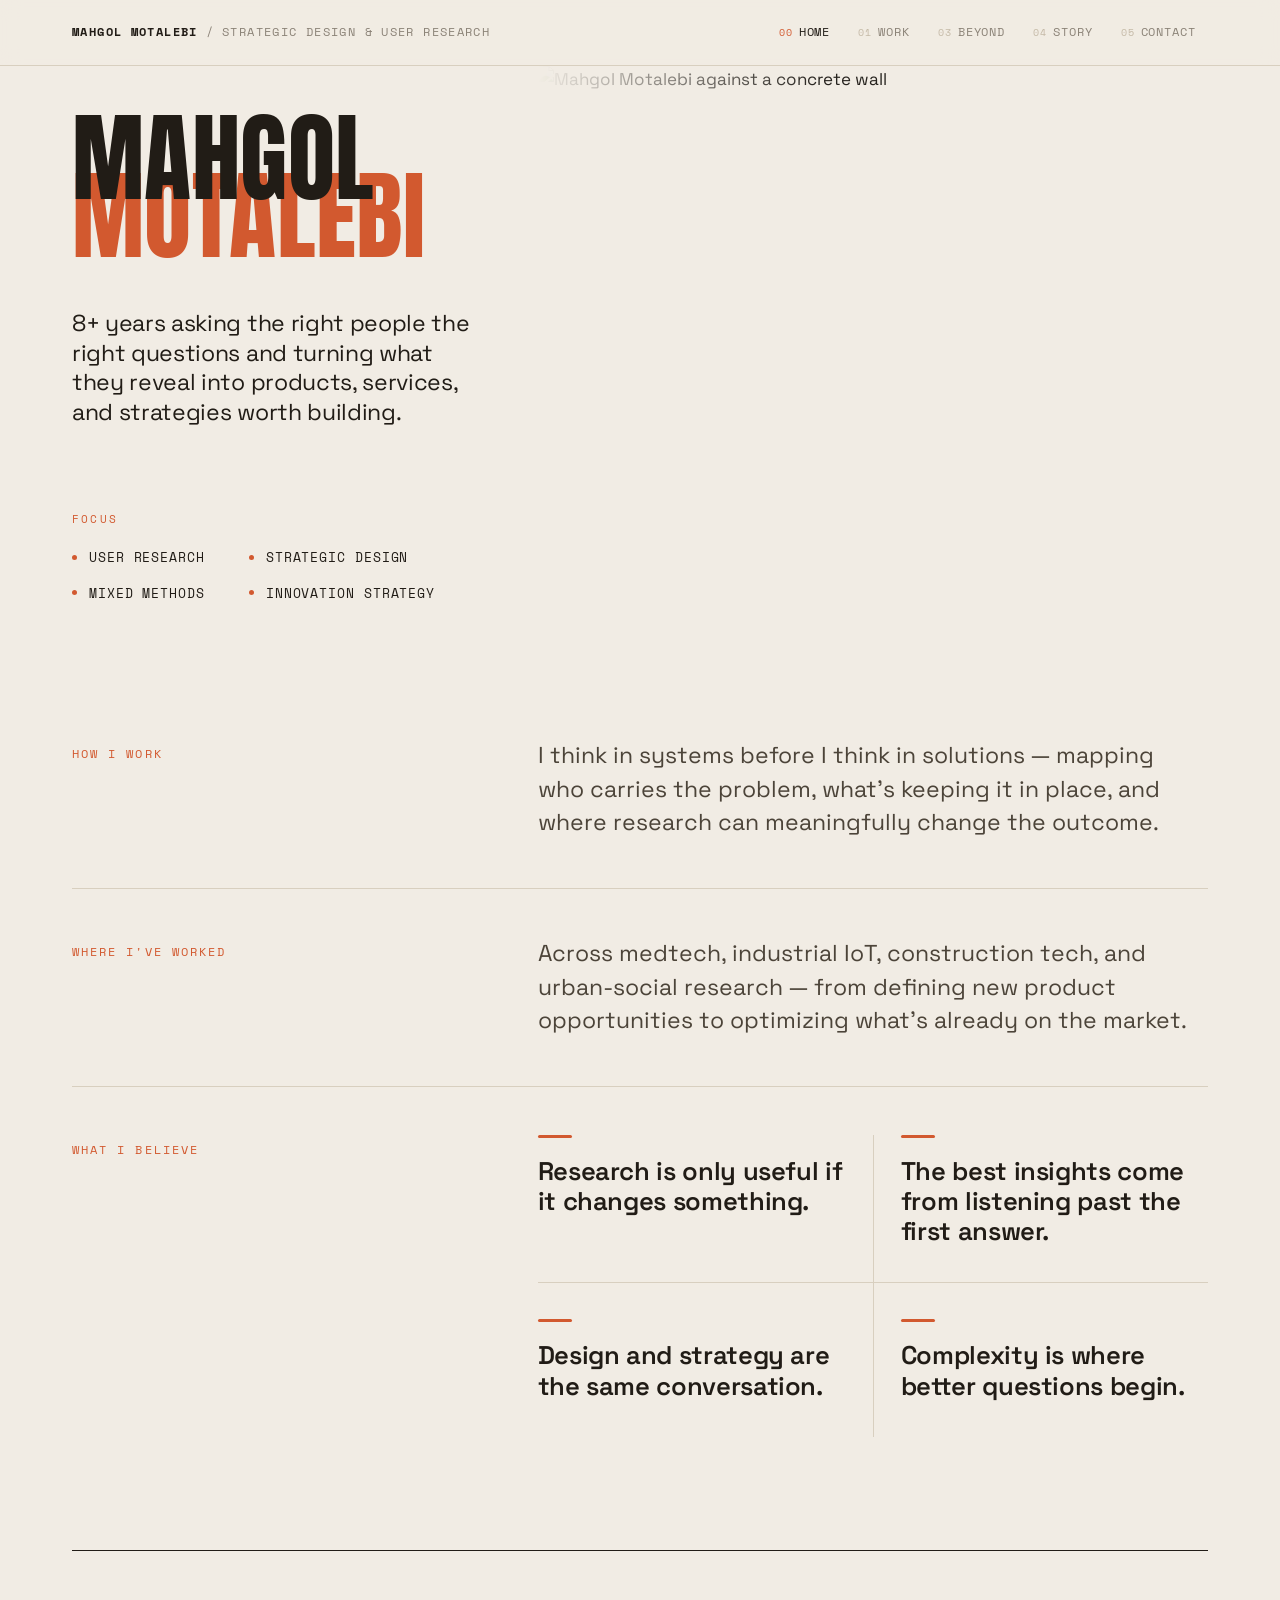
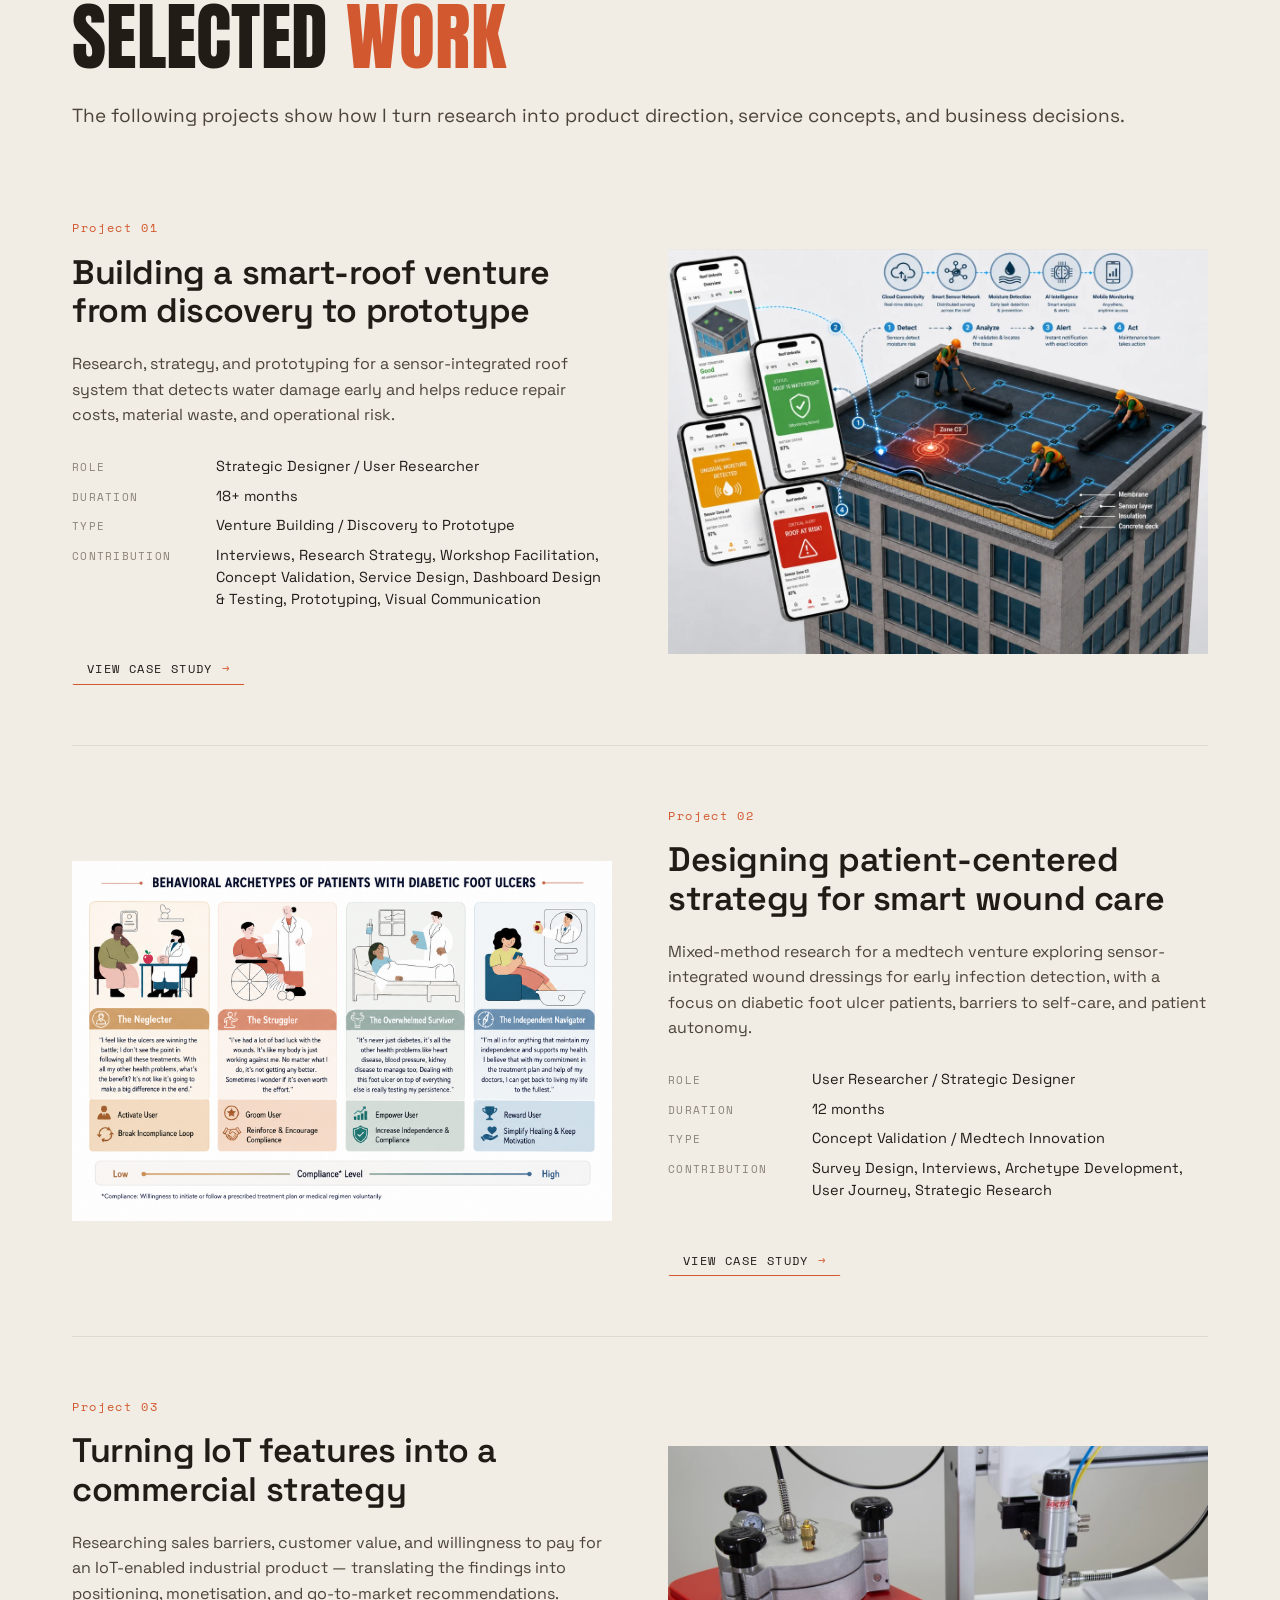
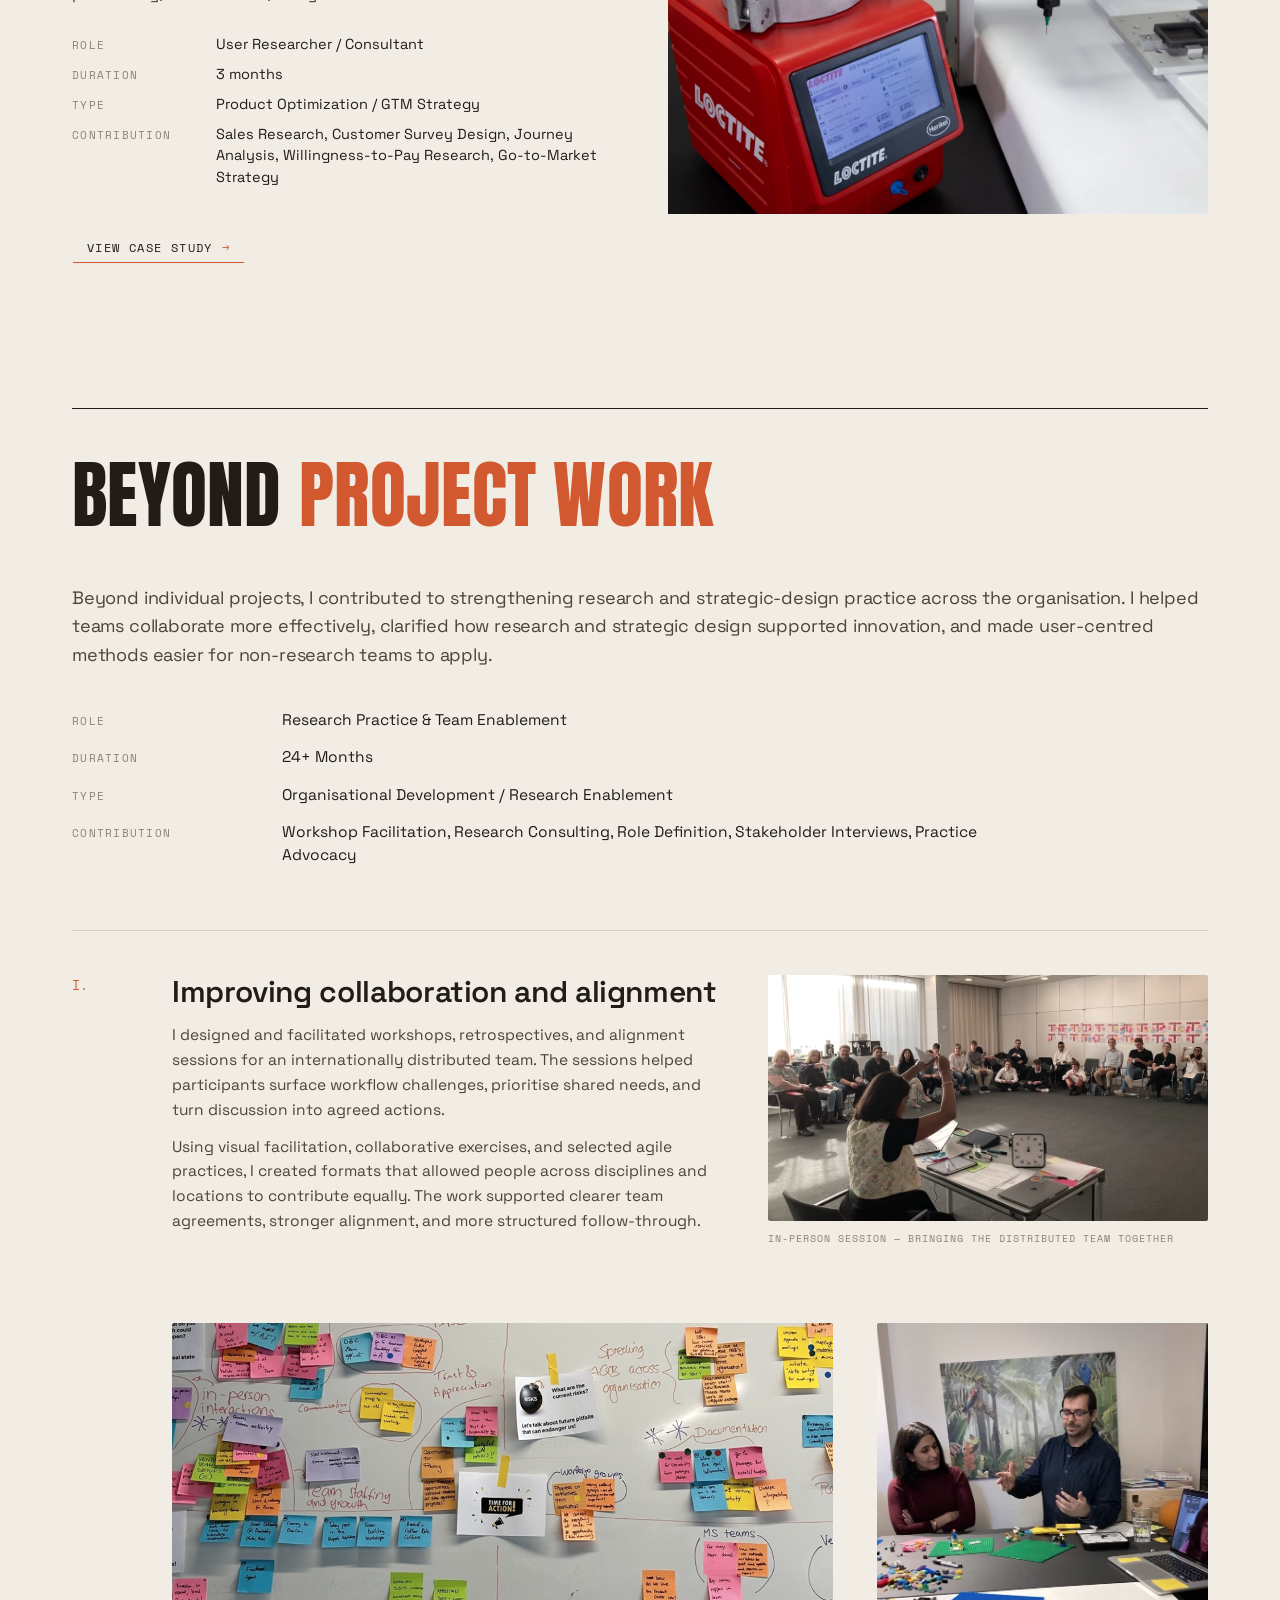
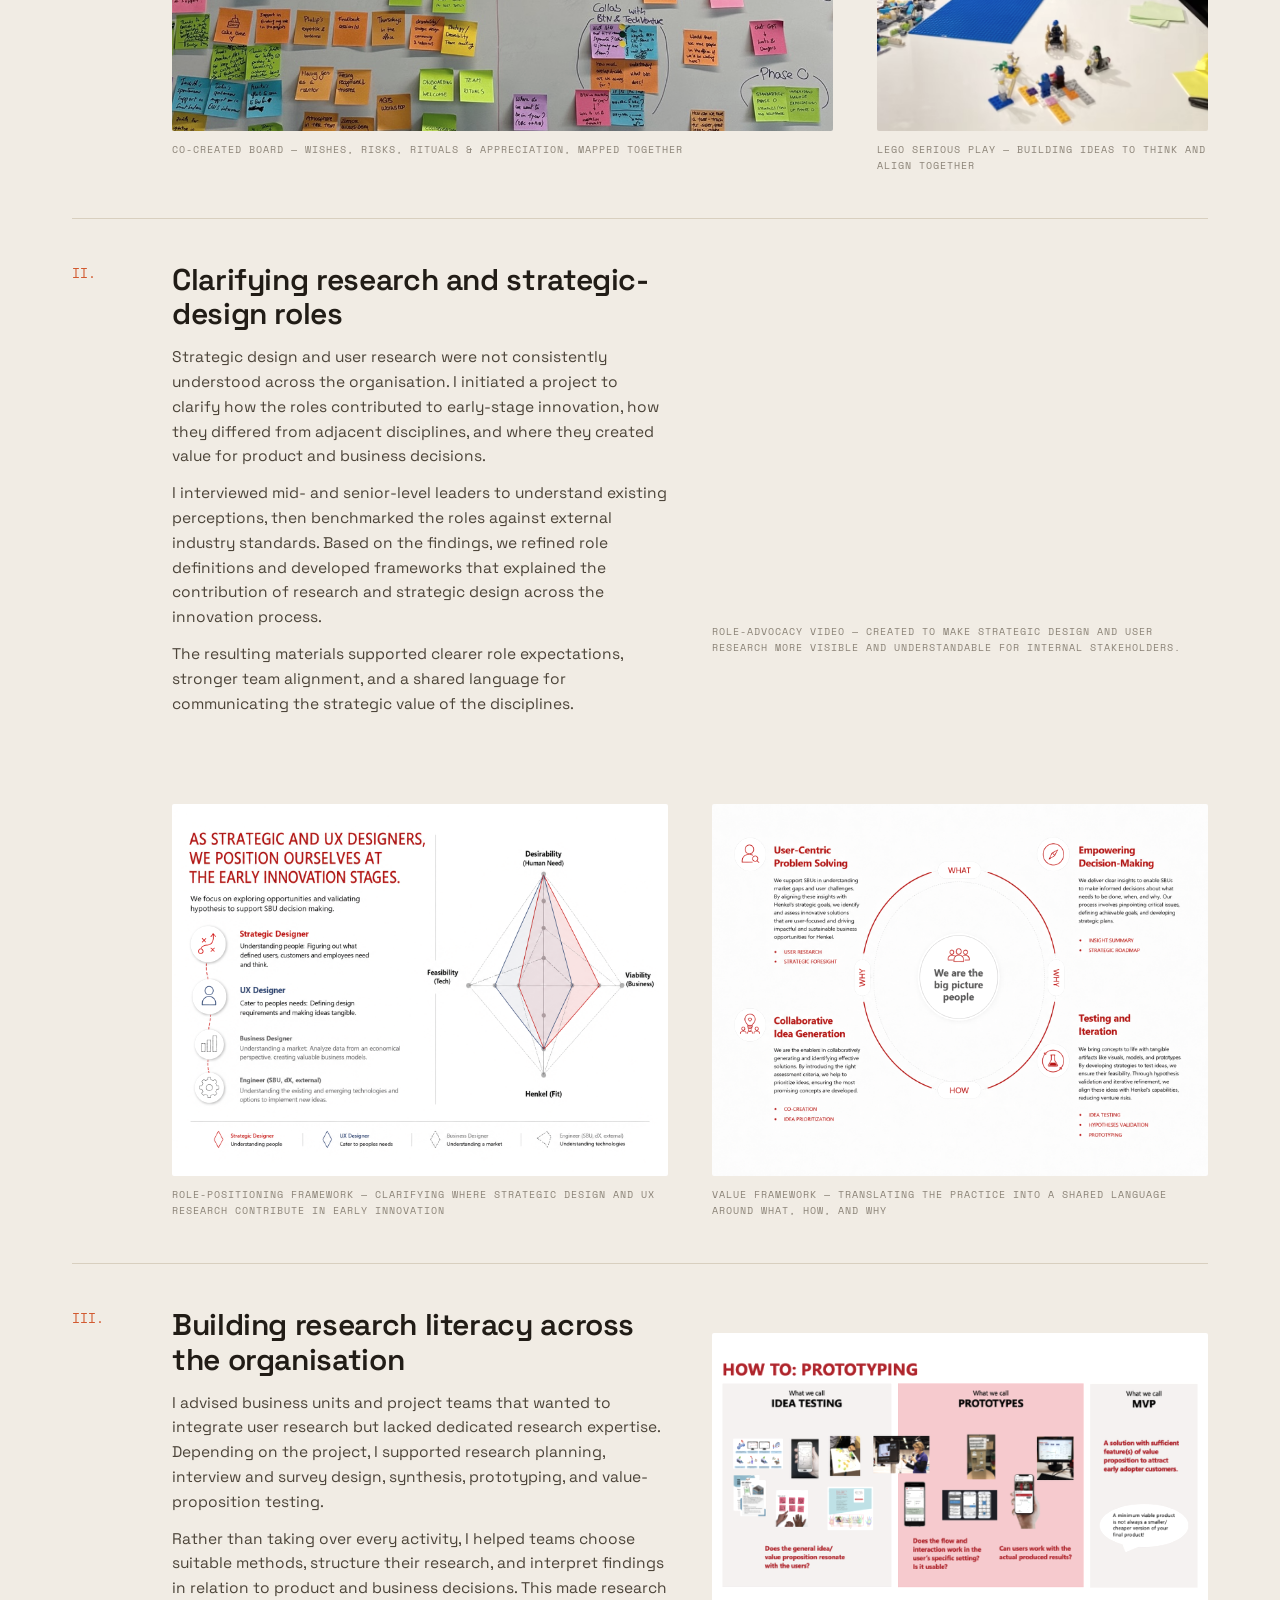
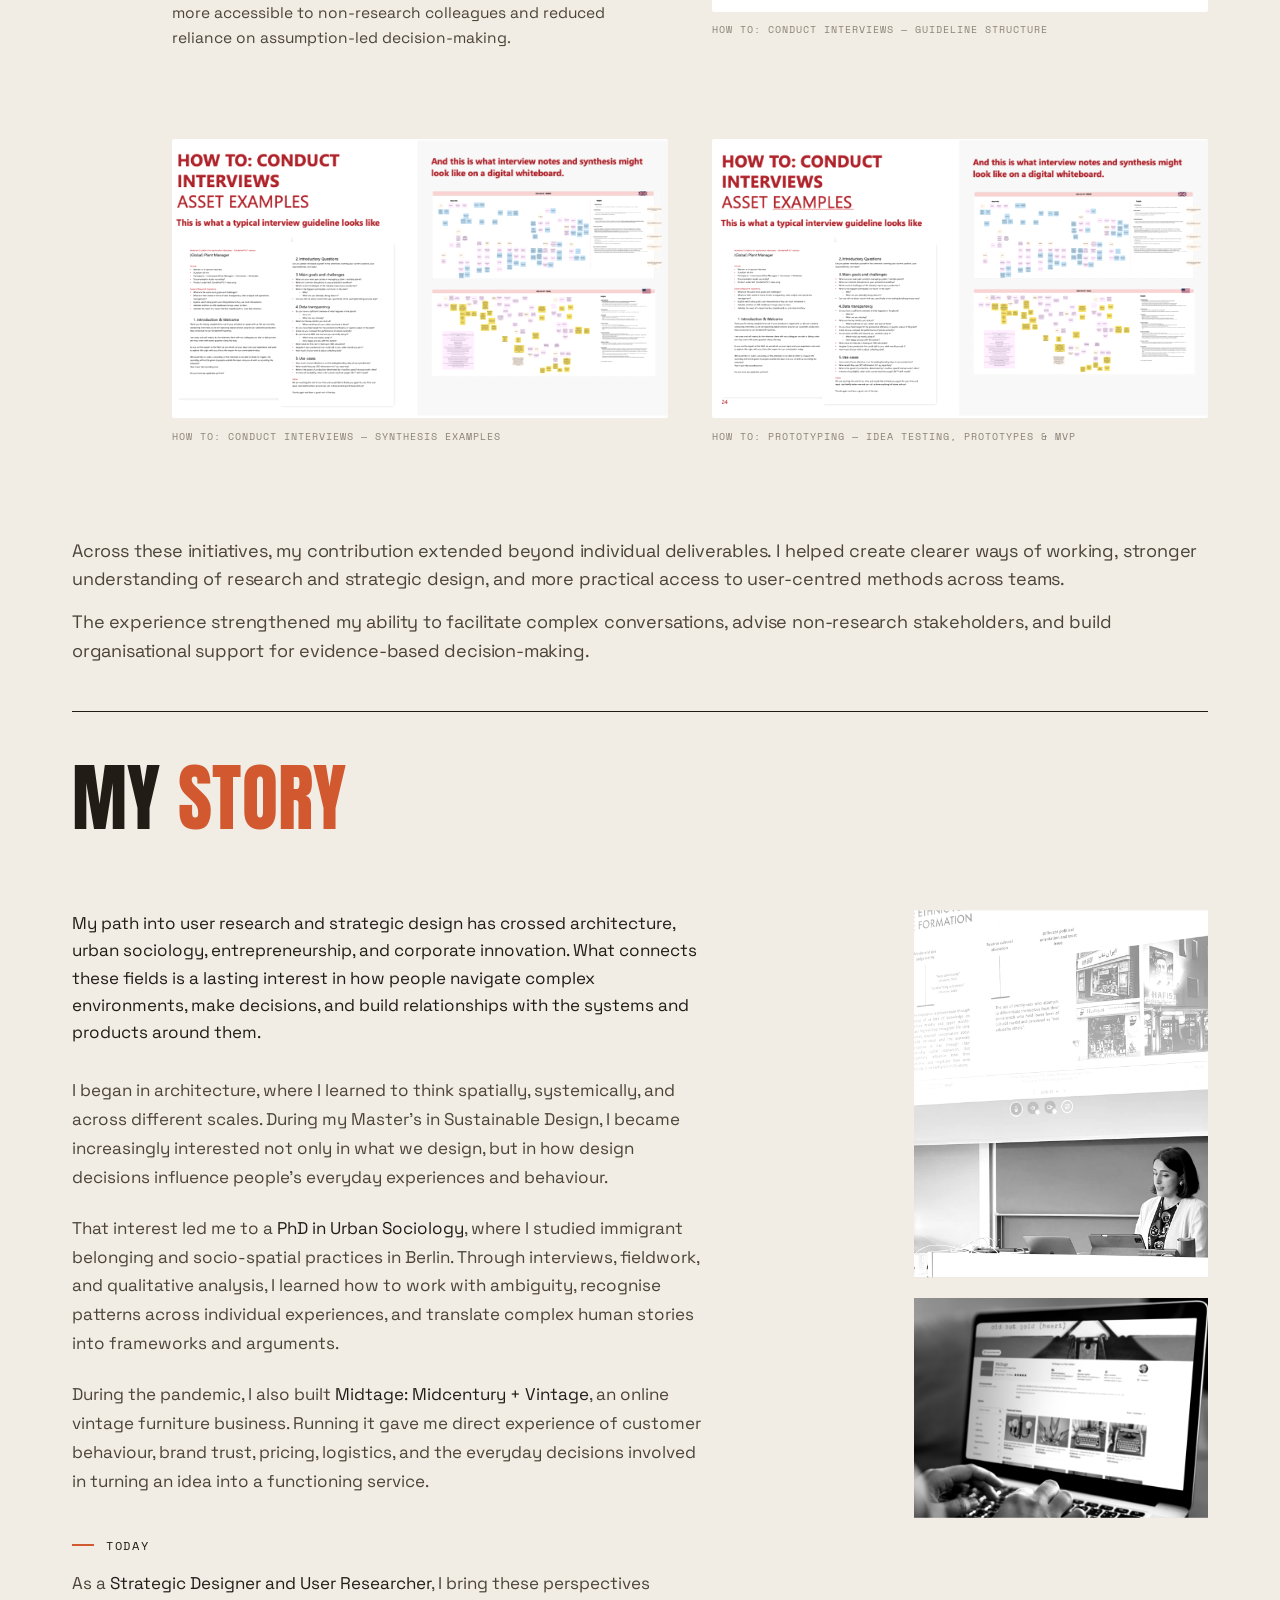
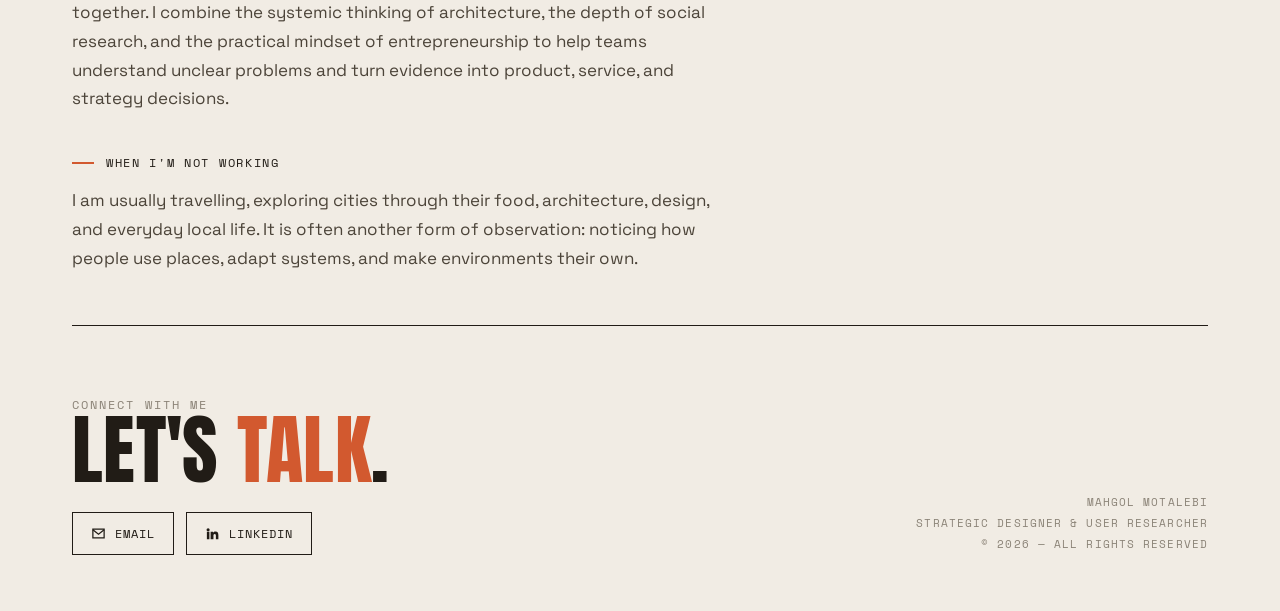
==== commit 1c45ff57: "Add files via upload" ====
--- a/index.html
+++ b/index.html
@@ -1,22 +1,4 @@
 <!DOCTYPE html>
-<html lang="en" class="preload">
-<head>
-<meta charset="UTF-8" />
-<meta name="viewport" content="width=device-width, initial-scale=1.0" />
-<title>Mahgol Motalebi — Strategic Designer & User Researcher</title>
-<link rel="preconnect" href="https://fonts.googleapis.com" />
-<link rel="preconnect" href="https://fonts.gstatic.com" crossorigin />
-<link href="https://fonts.googleapis.com/css2?family=Anton&family=Instrument+Serif:ital@0;1&family=Space+Mono:ital,wght@0,400;0,700;1,400&family=Space+Grotesk:wght@400;500;600;700&family=Hanken+Grotesk:wght@400;500;600;700&display=swap" rel="stylesheet" />
-<link rel="stylesheet" href="site.css?v=54" />
-<link rel="stylesheet" href="case.css?v=37" />
-<script src="image-slot.js"></script>
-<script src="site.js" defer></script>
-<template id="__bundler_thumbnail"><svg viewBox="0 0 80 56" xmlns="http://www.w3.org/2000/svg"><rect width="80" height="56" fill="#f1ece4"/><text x="40" y="32" font-size="10" fill="#d2592f" text-anchor="middle" font-family="serif" font-weight="bold">MM</text></svg></template>
-</head>
-<body>
-
-<!-- ===================== NAV ===================== -->
-<header class="nav"><!DOCTYPE html>
 <html lang="en" class="preload">
 <head>
 <meta charset="UTF-8" />
@@ -1098,1067 +1080,3 @@
 <script data-cfasync="false" src="/cdn-cgi/scripts/5c5dd728/cloudflare-static/email-decode.min.js"></script><script src="site.js?v=2"></script>
 </body>
 </html>
-
-  <div class="wrap">
-    <a class="nav-brand" href="#home"><b>Mahgol Motalebi</b><span class="sep">/</span><span class="role">Strategic Design &amp; User Research</span></a>
-    <nav class="nav-links">
-      <a href="#home"><span class="n">00</span>Home</a>
-      <a href="#work"><span class="n">01</span>Work</a>
-      <a href="#beyond"><span class="n">03</span>Beyond</a>
-      <a href="#story"><span class="n">04</span>Story</a>
-      <a href="#contact"><span class="n">05</span>Contact</a>
-    </nav>
-
-  </div>
-</header>
-
-<main>
-
-<!-- ===================== 00 · HOME ===================== -->
-<section id="home" class="hero" data-screen-label="Home">
-  <div class="hero-stage">
-    <div class="hero-photo">
-      <img loading="eager" src="images/portrait-wall-bright.png" alt="Mahgol Motalebi against a concrete wall" style="object-fit: cover" />
-    </div>
-    <div class="wrap hero-inner">
-      <div class="hero-text reveal">
-        <h1 class="hero-name"><span>Mahgol</span><span class="o" style="margin: 2px 0px 0px">Motalebi</span></h1>
-        <p class="hero-state" style="font-size: 20px; width: 100%; max-width: 370px;">8+ years asking the right people the right questions and turning what they reveal into products, services, and strategies worth building.</p>
-        <div class="hero-tags" style="margin: 72px 0px 0px">
-          <span class="hero-tags-label">Focus</span>
-          <div class="tag-row">
-            <span class="tag">User Research</span>
-            <span class="tag">Strategic Design</span>
-            <span class="tag">Mixed Methods</span>
-            <span class="tag">Innovation Strategy</span>
-          </div>
-        </div>
-
-      </div>
-    </div>
-  </div>
-  <div class="wrap">
-    <div class="home-lower">
-      <div class="home-band reveal">
-        <div class="beliefs-kicker">How I work</div>
-        <p class="hero-proof" style="font-size: 20px">I think in systems before I think in solutions — mapping who carries the problem, what's keeping it in place, and where research can meaningfully change the outcome.</p>
-      </div>
-      <div class="home-band reveal">
-        <div class="beliefs-kicker">Where I've worked</div>
-        <p class="hero-proof" style="font-size: 20px">Across medtech, industrial IoT, construction tech, and urban-social research — from defining new product opportunities to optimizing what's already on the market.</p>
-      </div>
-      <div class="home-band reveal">
-        <div class="beliefs-kicker">What I believe</div>
-        <ol class="beliefs-grid">
-          <li><span class="bmark"></span><p>Research is only useful if it changes something.</p></li>
-          <li><span class="bmark"></span><p>The best insights come from listening past the first answer.</p></li>
-          <li><span class="bmark"></span><p>Design and strategy are the same conversation.</p></li>
-          <li><span class="bmark"></span><p>Complexity is where better questions begin.</p></li>
-        </ol>
-      </div>
-    </div>
-  </div>
-</section>
-
-<!-- ===================== 02 · WORK ===================== -->
-<section id="work" style="margin: 0px; padding-top: 18px; margin-top: 0px">
-  <div class="wrap">
-    <div class="sec-head reveal">
-      <div>
-        <h2 class="sec-title">Selected <em>Work</em></h2>
-      </div>
-    </div>
-
-    <p class="work-intro reveal" style="font-size: 18px; width: 100%; max-width: 760px;">The following projects show how I turn research into product direction, service concepts, and business decisions.</p>
-
-    <article class="proj reveal proj--link" onclick="openCase('case-smart')" onkeydown="if(event.key==='Enter'||event.key===' '){event.preventDefault();openCase('case-smart');}" role="link" tabindex="0" aria-label="Open Smart Surface case study" style="padding: 40px 0px 60px">
-      <div class="proj-body">
-        <div class="proj-num">Project 01</div>
-        <h3 class="proj-title">Building a smart-roof venture from discovery to prototype</h3>
-        <p class="proj-desc">Research, strategy, and prototyping for a sensor-integrated roof system that detects water damage early and helps reduce repair costs, material waste, and operational risk.</p>
-        <dl class="meta">
-          <dt>Role</dt><dd>Strategic Designer / User Researcher</dd>
-          <dt>Duration</dt><dd>18+ months</dd>
-          <dt>Type</dt><dd>Venture Building / Discovery to Prototype</dd>
-          <dt>Contribution</dt><dd>Interviews, Research Strategy, Workshop Facilitation, Concept Validation, Service Design, Dashboard Design &amp; Testing, Prototyping, Visual Communication</dd>
-        </dl>
-        <span class="proj-cta hero-link hero-link--primary"><span class="lbl">View case study</span> <span class="ar">→</span></span>
-      </div>
-      <div class="proj-media">
-        <image-slot id="work-proj-01" class="proj-img" shape="rect" fit="contain" src="[data-uri]" style="aspect-ratio:4 / 3; height:auto;" placeholder="Drop project shots — app + roof system"></image-slot>
-      </div>
-    </article>
-
-    <article class="proj flip reveal proj--link" onclick="openCase('case-signal')" onkeydown="if(event.key==='Enter'||event.key===' '){event.preventDefault();openCase('case-signal');}" role="link" tabindex="0" aria-label="Open Smart Wound Care case study" style="padding: 60px 0px">
-      <div class="proj-body">
-        <div class="proj-num">Project 02</div>
-        <h3 class="proj-title">Designing patient-centered strategy for smart wound care</h3>
-        <p class="proj-desc">Mixed-method research for a medtech venture exploring sensor-integrated wound dressings for early infection detection, with a focus on diabetic foot ulcer patients, barriers to self-care, and patient autonomy.</p>
-        <dl class="meta">
-          <dt>Role</dt><dd>User Researcher / Strategic Designer</dd>
-          <dt>Duration</dt><dd>12 months</dd>
-          <dt>Type</dt><dd>Concept Validation / Medtech Innovation</dd>
-          <dt>Contribution</dt><dd>Survey Design, Interviews, Archetype Development, User Journey, Strategic Research</dd>
-        </dl>
-        <span class="proj-cta hero-link hero-link--primary"><span class="lbl">View case study</span> <span class="ar">→</span></span>
-      </div>
-      <div class="proj-media">
-        <div class="proj-img" style="aspect-ratio:4/3;overflow:hidden;">
-          <img loading="lazy" src="images/case-woundcare/archetypes-behaviors.png" alt="Parallel coordinates chart mapping behaviours to define archetypes across emotional well-being, adherence to treatment, knowledge of condition, and comorbidity" style="width:100%;height:100%;object-fit:contain;object-position:center center;" />
-        </div>
-      </div>
-    </article>
-
-    <article class="proj reveal proj--link" onclick="openCase('case-gtm')" onkeydown="if(event.key==='Enter'||event.key===' '){event.preventDefault();openCase('case-gtm');}" role="link" tabindex="0" aria-label="Open Go-to-market case study" style="padding: 60px 0px">
-      <div class="proj-body">
-        <div class="proj-num">Project 03</div>
-        <h3 class="proj-title">Turning IoT features into a commercial strategy</h3>
-        <p class="proj-desc">Researching sales barriers, customer value, and willingness to pay for an IoT-enabled industrial product — translating the findings into positioning, monetisation, and go-to-market recommendations.</p>
-        <dl class="meta">
-          <dt>Role</dt><dd>User Researcher / Consultant</dd>
-          <dt>Duration</dt><dd>3 months</dd>
-          <dt>Type</dt><dd>Product Optimization / GTM Strategy</dd>
-          <dt>Contribution</dt><dd>Sales Research, Customer Survey Design, Journey Analysis, Willingness-to-Pay Research, Go-to-Market Strategy</dd>
-        </dl>
-        <span class="proj-cta hero-link hero-link--primary"><span class="lbl">View case study</span> <span class="ar">→</span></span>
-      </div>
-      <div class="proj-media">
-        <div class="proj-img" style="aspect-ratio:4/3;overflow:hidden;display:flex;align-items:center;justify-content:center;"><img loading="lazy" src="images/case-gtm/rc50-dispenser-v3.webp" alt="LOCTITE EQ RC50 Integrated Dispenser — IoT-enabled industrial glue dispensing product" style="width:100%;height:100%;object-fit:contain;object-position:center center;" /></div>
-      </div>
-    </article>
-
-  </div>
-</section>
-
-<!-- RESUME SECTION HIDDEN -->
-<section id="resume" style="display:none;">
-  <div class="wrap">
-    <div class="sec-head reveal">
-      <div>
-        <h2 class="sec-title">Resume</h2>
-      </div>
-      <a href="uploads/Mahgol Motalebi- CV.pdf" download="Mahgol Motalebi CV.pdf" style="display:inline-flex;align-items:center;gap:9px;font-family:var(--mono);font-size:11px;font-weight:600;letter-spacing:0.14em;text-transform:uppercase;color:#fff;background:var(--coral);text-decoration:none;padding:9px 16px;border-radius:999px;white-space:nowrap;align-self:end;margin-bottom:6px;">Download CV <span style="font-size:13px;">↓</span></a>
-    </div>
-
-<div class="block-label">Work Experience</div>
-
-    <div class="cv-row reveal">
-      <div class="cv-when">2022 — Present</div>
-      <div>
-        <h3 class="cv-role">Strategic Designer · User Researcher</h3>
-        <p class="cv-org">Henkel <span class="place">— Venture Building / New Business Models</span></p>
-        <ul class="cv-list">
-          <li>Led mixed-method research across venture-building and product optimization projects — including 100+ expert and user interviews, surveys, and iterative concept validation.</li>
-          <li>Translated research into actionable outcomes: value propositions, service blueprints, journey maps, go-to-market strategies, and product and feature recommendations — across both new ventures and existing product lines.</li>
-          <li>Designed and facilitated co-creation workshops, ideation sessions, and alignment workshops with cross-functional teams including business units, product managers, engineers, and external partners.</li>
-          <li>Supported innovation projects end-to-end — from problem discovery and opportunity validation to prototyping and commercial strategy — aligning user needs, business goals, and technical feasibility throughout.</li>
-        </ul>
-      </div>
-    </div>
-
-    <div class="cv-row reveal">
-      <div class="cv-when">2017 — 2022</div>
-      <div>
-        <h3 class="cv-role">Doctoral Researcher</h3>
-        <p class="cv-org">Bauhaus-Universität Weimar</p>
-        <ul class="cv-list">
-          <li>Designed and conducted mixed-method research on immigrant belonging, urban public space, and socio-spatial practices in Berlin.</li>
-          <li>Combined interviews, fieldwork, observation, and thematic analysis to identify patterns across complex individual and social experiences.</li>
-          <li>Translated findings into academic publications, conceptual frameworks, lectures, and conference presentations for different audiences.</li>
-        </ul>
-      </div>
-    </div>
-
-    <div class="cv-row reveal">
-      <div class="cv-when">2016 — 2017</div>
-      <div>
-        <h3 class="cv-role">Project Manager / Editor</h3>
-        <p class="cv-org">Actar Publishers · UrbanNext <span class="place">— Barcelona</span></p>
-        <ul class="cv-list">
-          <li>Coordinated editorial production for the Biennale publication series Imminent Commons, working with more than ten international authors and contributors.</li>
-          <li>Managed content development, editorial workflows, digital communication, and promotion across print and online channels.</li>
-          <li>Authored a research chapter for the Imminent Commons Biennale publication.</li>
-        </ul>
-      </div>
-    </div>
-
-    <div class="cv-row reveal">
-      <div class="cv-when">2013 — 2014</div>
-      <div>
-        <h3 class="cv-role">Teaching Assistant</h3>
-        <p class="cv-org">Azad University <span class="place">— Tehran, Iran</span></p>
-        <ul class="cv-list">
-          <li>Supported studio teaching, student critiques, and the development of architectural design projects for the Architectural Design II course.</li>
-        </ul>
-      </div>
-    </div>
-
-    <div class="cv-row reveal">
-      <div class="cv-when">2012 — 2013</div>
-      <div>
-        <h3 class="cv-role">Designer &amp; Architectural Researcher</h3>
-        <p class="cv-org">Transformers of Persian Architecture <span class="place">— Tehran, Iran</span></p>
-        <ul class="cv-list">
-          <li>Researched sustainable design practices and translated findings into strategic directions for architectural projects.</li>
-        </ul>
-      </div>
-    </div>
-
-    <div class="block-label">Core Capabilities</div>
-    <div class="skills">
-      <div class="skill-cat reveal">
-        <div class="skill-name">Research &amp;<br />Strategy</div>
-        <div>
-          <div class="skill-items">User interviews<span class="sl">/</span>Expert interviews<span class="sl">/</span>Survey design<span class="sl">/</span>Market research<span class="sl">/</span>Competitive analysis<span class="sl">/</span>Synthesis<span class="sl">/</span>Opportunity mapping</div>
-        </div>
-      </div>
-      <div class="skill-cat reveal">
-        <div class="skill-name">Design &amp;<br />Product Thinking</div>
-        <div>
-          <div class="skill-items">Journey mapping<span class="sl">/</span>Service blueprinting<span class="sl">/</span>Persona<span class="sl">/</span>archetype development<span class="sl">/</span>Value proposition design<span class="sl">/</span>Prototyping<span class="sl">/</span>Data visualization</div>
-        </div>
-      </div>
-      <div class="skill-cat reveal">
-        <div class="skill-name">Facilitation &amp;<br />Collaboration</div>
-        <div>
-          <div class="skill-items">Workshop design<span class="sl">/</span>Co-creation<span class="sl">/</span>Stakeholder alignment<span class="sl">/</span>Agile collaboration<span class="sl">/</span>Cross-functional consulting</div>
-        </div>
-      </div>
-      <div class="skill-cat reveal">
-        <div class="skill-name">Tools</div>
-        <div>
-          <div class="skill-items">Figma<span class="sl">/</span>Miro<span class="sl">/</span>Dovetail<span class="sl">/</span>ATLAS.ti<span class="sl">/</span>Adobe CC<span class="sl">/</span>Confluence<span class="sl">/</span>MS Forms</div>
-        </div>
-      </div>
-    </div>
-
-    <div class="block-label">Education</div>
-    <div class="cv-row reveal">
-      <div class="cv-when">2017 — 2022</div>
-      <div>
-        <h3 class="cv-role">Doctor of Philosophy in Urban Sociology</h3>
-        <p class="cv-org">Bauhaus-Universität Weimar</p>
-        <ul class="cv-list"><li>Research on how immigrants' use of urban public spaces and socio-spatial practices shape their sense of belonging in Berlin.</li></ul>
-      </div>
-    </div>
-    <div class="cv-row reveal">
-      <div class="cv-when">2014 — 2016</div>
-      <div>
-        <h3 class="cv-role">Master of Sustainable Design</h3>
-        <p class="cv-org">KU Leuven</p>
-        <ul class="cv-list">
-          <li>Developed a research-through-design approach combining sustainable planning, spatial analysis, and experimental design methods.</li>
-        </ul>
-      </div>
-    </div>
-    <div class="cv-row reveal">
-      <div class="cv-when">2015 — 2016</div>
-      <div>
-        <h3 class="cv-role">Exchange Programme in Media Architecture</h3>
-        <p class="cv-org">Bauhaus-Universität Weimar</p>
-        <ul class="cv-list">
-          <li>Explored interdisciplinary approaches connecting architecture, digital media, technology, and spatial experience.</li>
-        </ul>
-      </div>
-    </div>
-    <div class="cv-row reveal">
-      <div class="cv-when">2008 — 2013</div>
-      <div>
-        <h3 class="cv-role">Bachelor of Architecture &amp; Design</h3>
-        <p class="cv-org">Azad University</p>
-      </div>
-    </div>
-  </div>
-</section>
-
-<!-- ===================== 03 · BEYOND ===================== -->
-<section id="beyond" style="padding-top:40px">
-  <div class="wrap">
-    <div class="sec-head reveal">
-      <div>
-        <h2 class="sec-title">Beyond <em>Project Work</em></h2>
-      </div>
-    </div>
-
-    <div class="beyond-intro reveal">
-      <div class="beyond-intro-body">
-        <p>Beyond individual projects, I contributed to strengthening research and strategic-design practice across the organisation. I helped teams collaborate more effectively, clarified how research and strategic design supported innovation, and made user-centred methods easier for non-research teams to apply.</p>
-      </div>
-      <dl class="beyond-meta">
-        <div class="bm-row">
-          <dt>Role</dt>
-          <dd>Research Practice &amp; Team Enablement</dd>
-        </div>
-        <div class="bm-row">
-          <dt>Duration</dt>
-          <dd>24+ Months</dd>
-        </div>
-        <div class="bm-row">
-          <dt>Type</dt>
-          <dd>Organisational Development / Research Enablement</dd>
-        </div>
-        <div class="bm-row">
-          <dt>Contribution</dt>
-          <dd>Workshop Facilitation, Research Consulting, Role Definition, Stakeholder Interviews, Practice Advocacy</dd>
-        </div>
-      </dl>
-    </div>
-
-    <div class="init init--photos reveal">
-      <div class="init-n">I.</div>
-      <div>
-        <h3 class="init-title">Improving collaboration and alignment</h3>
-        <div class="init-body">
-          <p>I designed and facilitated workshops, retrospectives, and alignment sessions for an internationally distributed team. The sessions helped participants surface workflow challenges, prioritise shared needs, and turn discussion into agreed actions.</p>
-          <p>Using visual facilitation, collaborative exercises, and selected agile practices, I created formats that allowed people across disciplines and locations to contribute equally. The work supported clearer team agreements, stronger alignment, and more structured follow-through.</p>
-        </div>
-      </div>
-      <div class="init-media">
-        <div class="frame"><img src="images/workshop/group-session.jpg" alt="Mahgol facilitating an in-person workshop with the distributed team seated in a circle, timer on the table and clustered sticky notes on the wall behind" loading="lazy" /></div>
-        <div class="cap">In-person session — bringing the distributed team together</div>
-      </div>
-      <div class="init-figs init-figs--split">
-        <figure class="init-fig">
-          <div class="frame"><img src="images/workshop/sticky-board.jpg" alt="A large co-created workshop board mapping wishes, in-person interactions, team staffing, risks, documentation, meetings and appreciation across hundreds of colour-coded sticky notes" loading="lazy" /></div>
-          <figcaption>co-created board — wishes, risks, rituals &amp; appreciation, mapped together</figcaption>
-        </figure>
-        <figure class="init-fig">
-          <div class="frame"><img src="images/workshop/lego-play.jpg" alt="A LEGO Serious Play session — colourful brick models and figures spread across the table as two participants discuss, with a colleague joining remotely on a laptop" loading="lazy" /></div>
-          <figcaption>lego serious play — building ideas to think and align together</figcaption>
-        </figure>
-      </div>
-    </div>
-
-    <div class="init init--feature reveal">
-      <div class="init-n">II.</div>
-      <div>
-        <h3 class="init-title">Clarifying research and strategic-design roles</h3>
-        <div class="init-body">
-          <p>Strategic design and user research were not consistently understood across the organisation. I initiated a project to clarify how the roles contributed to early-stage innovation, how they differed from adjacent disciplines, and where they created value for product and business decisions.</p>
-          <p>I interviewed mid- and senior-level leaders to understand existing perceptions, then benchmarked the roles against external industry standards. Based on the findings, we refined role definitions and developed frameworks that explained the contribution of research and strategic design across the innovation process.</p>
-          <p>The resulting materials supported clearer role expectations, stronger team alignment, and a shared language for communicating the strategic value of the disciplines.</p>
-        </div>
-      </div>
-      <div class="init-media">
-        <div class="init-vframe">
-          <iframe loading="lazy" src="https://www.youtube-nocookie.com/embed/P8NuC5eM3Ws?rel=0&modestbranding=1" title="Advocacy for strategic design & user research" frameborder="0" allow="accelerometer; autoplay; clipboard-write; encrypted-media; gyroscope; picture-in-picture; web-share" allowfullscreen referrerpolicy="strict-origin-when-cross-origin"></iframe>
-        </div>
-        <div class="cap">Role-advocacy video — created to make strategic design and user research more visible and understandable for internal stakeholders.</div>
-      </div>
-      <div class="init-figs">
-        <figure class="init-fig">
-          <div class="frame"><img src="images/advocacy/role-positioning.png" alt="Role-positioning framework — Strategic Designer and UX Designer plotted at the early innovation stages across Desirability, Feasibility, Viability and Henkel fit, alongside Business Designer and Engineer roles" loading="lazy" /></div>
-          <figcaption>role-positioning framework — clarifying where strategic design and UX research contribute in early innovation</figcaption>
-        </figure>
-        <figure class="init-fig">
-          <div class="frame"><img src="images/advocacy/big-picture-framework.png" alt="The big-picture framework — what, how and why of the practice across user-centric problem solving, empowering decision-making, collaborative idea generation and testing &amp; iteration" loading="lazy" /></div>
-          <figcaption>value framework — translating the practice into a shared language around what, how, and why</figcaption>
-        </figure>
-      </div>
-    </div>
-
-    <div class="init init--feature reveal">
-      <div class="init-n">III.</div>
-      <div>
-        <h3 class="init-title">Building research literacy across the organisation</h3>
-        <div class="init-body">
-          <p>I advised business units and project teams that wanted to integrate user research but lacked dedicated research expertise. Depending on the project, I supported research planning, interview and survey design, synthesis, prototyping, and value-proposition testing.</p>
-          <p>Rather than taking over every activity, I helped teams choose suitable methods, structure their research, and interpret findings in relation to product and business decisions. This made research more accessible to non-research colleagues and reduced reliance on assumption-led decision-making.</p>
-        </div>
-      </div>
-      <div class="init-media">
-        <div class="frame init-frame-16-9"><img src="images/slide_1.png" alt="How to: Conduct Interviews — interview guideline structure" loading="lazy" /></div>
-        <div class="cap">how to: conduct interviews — guideline structure</div>
-      </div>
-      <div class="init-figs">
-        <figure class="init-fig">
-          <div class="frame init-frame-16-9"><img src="images/slide_3.png" alt="How to: Conduct Interviews — synthesis examples on a digital whiteboard" loading="lazy" /></div>
-          <figcaption>how to: conduct interviews — synthesis examples</figcaption>
-        </figure>
-        <figure class="init-fig">
-          <div class="frame init-frame-16-9"><img src="images/slide_2.png" alt="How to: Prototyping — from idea testing to prototypes to MVP" loading="lazy" /></div>
-          <figcaption>how to: prototyping — idea testing, prototypes &amp; MVP</figcaption>
-        </figure>
-      </div>
-    </div>
-
-    <p class="beyond-close reveal">Across these initiatives, my contribution extended beyond individual deliverables. I helped create clearer ways of working, stronger understanding of research and strategic design, and more practical access to user-centred methods across teams.</p>
-    <p class="beyond-close reveal">The experience strengthened my ability to facilitate complex conversations, advise non-research stakeholders, and build organisational support for evidence-based decision-making.</p>
-  </div>
-</section>
-
-<!-- ===================== 04 · STORY ===================== -->
-<section id="story">
-  <div class="wrap">
-    <div class="sec-head reveal">
-      <div>
-        <h2 class="sec-title">My <em>Story</em></h2>
-      </div>
-    </div>
-
-    <div class="story-grid">
-      <div class="story-body reveal">
-        <p style="font-family: var(--grotesk); font-size: 17px; line-height: 1.6; color: var(--ink); margin: 0 0 30px; max-width: 640px">My path into user research and strategic design has crossed architecture, urban sociology, entrepreneurship, and corporate innovation. What connects these fields is a lasting interest in how people navigate complex environments, make decisions, and build relationships with the systems and products around them.</p>
-        <p style="font-size: 17px">I began in architecture, where I learned to think spatially, systemically, and across different scales. During my Master's in Sustainable Design, I became increasingly interested not only in what we design, but in how design decisions influence people's everyday experiences and behaviour.</p>
-        <p style="font-size: 17px">That interest led me to a <b>PhD in Urban Sociology</b>, where I studied immigrant belonging and socio-spatial practices in Berlin. Through interviews, fieldwork, and qualitative analysis, I learned how to work with ambiguity, recognise patterns across individual experiences, and translate complex human stories into frameworks and arguments.</p>
-        <p>During the pandemic, I also built <b>Midtage: Midcentury + Vintage</b>, an online vintage furniture business. Running it gave me direct experience of customer behaviour, brand trust, pricing, logistics, and the everyday decisions involved in turning an idea into a functioning service.</p>
-
-        <div class="story-h">Today</div>
-        <p style="font-size: 17px">As a <b>Strategic Designer and User Researcher</b>, I bring these perspectives together. I combine the systemic thinking of architecture, the depth of social research, and the practical mindset of entrepreneurship to help teams understand unclear problems and turn evidence into product, service, and strategy decisions.</p>
-
-        <div class="story-h">When I'm not working</div>
-        <p style="font-size: 17px">I am usually travelling, exploring cities through their food, architecture, design, and everyday local life. It is often another form of observation: noticing how people use places, adapt systems, and make environments their own.</p>
-      </div>
-
-      <div class="story-media reveal">
-        <image-slot id="story-presenting" class="story-presenting" shape="rect" style="display:block;width:100%;" src="images/story-presenting.jpg" placeholder="Presenting / lecture"></image-slot>
-        <image-slot id="story-midtage" class="story-midtage" shape="rect" style="display:block;width:100%;" src="images/story-midtage.png" placeholder="Midtage shop"></image-slot>
-      </div>
-    </div>
-  </div>
-</section>
-
-<!-- ===================== CASE · SMART SURFACE (Project 01) ===================== -->
-<section id="case-smart" class="case-view" data-screen-label="Case — Smart Surface">
-  <div class="wrap">
-
-    <!-- hero -->
-    <div class="cs-hero">
-      <button class="cs-back" onclick="closeCase()"><span class="ar">←</span> Back to work</button>
-      <div class="cs-eyebrow">Project 01 · Innovation / Venture Building</div>
-      <h1 class="cs-title">Smart <span class="o">Surface</span></h1>
-      <p class="cs-sub">A smart-roof monitoring venture — sensor integration for early water-damage detection.</p>
-
-      <div class="cs-stats">
-        <div class="cs-stat"><div class="n">18<span class="o">+</span></div><div class="l">Months<br />end&#8209;to&#8209;end</div></div>
-        <div class="cs-stat"><div class="n">70<span class="o">+</span></div><div class="l">Expert &amp; user<br />interviews</div></div>
-        <div class="cs-stat"><div class="n">200<span class="o">+</span></div><div class="l">Ideas<br />generated</div></div>
-        <div class="cs-stat"><div class="n">2</div><div class="l">Business units<br />joined</div></div>
-        <div class="cs-stat"><div class="n">5</div><div class="l">Stakeholder<br />groups mapped</div></div>
-      </div>
-    </div>
-
-    <!-- overview -->
-    <div class="cs-overview">
-      <div class="cs-meta">
-        <div class="row"><div class="k">Role</div><div class="v">Strategic Designer<br />User Researcher</div></div>
-        <div class="row"><div class="k">Duration</div><div class="v">18+ months</div></div>
-        <div class="row"><div class="k">Type</div><div class="v">Innovation /<br />Venture Building</div></div>
-      </div>
-      <div>
-        <p class="cs-lede">From a broad building-maintenance challenge to a validated product-service concept for early roof-damage detection.</p>
-        <div class="cs-block">
-          <div class="h">Challenge &amp; rationale</div>
-          <p>Roof leakage is often detected too late — after moisture has already damaged insulation, materials, or interior spaces. For building owners, facility managers, roofers, and insurers, this creates avoidable repair costs, material waste, and operational disruption. The challenge was to understand whether early roof-damage detection could create meaningful value across this stakeholder ecosystem — and whether the opportunity was desirable, feasible, viable, and strategically relevant for Henkel.</p>
-        </div>
-        <div class="cs-block">
-          <div class="h">Proposed solution</div>
-          <p>The proposed solution combined a sensor-integrated roof layer with continuous monitoring, enabling earlier detection and more precise localisation of water damage before it developed into a larger repair problem.</p>
-        </div>
-      </div>
-    </div>
-
-    <!-- framework intro -->
-    <div class="cs-framework">
-      <h2 class="h">Research-driven strategic vision framework</h2>
-      <p style="max-width: none;">From the beginning of the venture, my role was to <b>lead the desirability workstream</b> and help the team evaluate whether the <b>opportunity was worth pursuing</b>. We used a four-part strategic lens — desirability, feasibility, viability, and Henkel fit — to connect user needs, technical possibilities, business potential, and organizational relevance.</p>
-      <figure class="cs-framework-fig"><div class="frame"><img loading="lazy" src="images/case-smart/framework.png" alt="Strategic vision framework: four guiding questions around Desirability (need), Feasibility (tech), Viability (business) and Henkel fit" /></div><figcaption>desirability · feasibility · viability · Henkel fit — four questions that guided the venture</figcaption></figure>
-    </div>
-
-    <!-- 01 · discover -->
-    <div class="cs-step wide">
-      <div class="cs-step-head"><span class="idx">01</span><h3 class="h">User and stakeholder research: understanding the roofing ecosystem</h3></div>
-      <div class="cs-step-body">
-        <div class="cs-intro"><div class="sp"></div>
-          <div>
-            <p class="cs-text">I conducted 70+ interviews with experts, users, and stakeholders to understand how roof leakage was detected, who carried the risk and cost, and how responsibilities and decisions were distributed across the ecosystem.</p>
-            <p class="cs-text">I translated the findings into hypotheses, opportunity areas, and research questions that guided concept development and feature priorities.</p>
-          </div>
-        </div>
-        <div class="cs-figs-wide">
-          <figure class="cs-fig" style="width:75%;margin-inline:auto;"><div class="frame" style="border:none;background:none;"><img loading="lazy" src="images/case-smart/stakeholders.png" alt="Key decision stakeholders across the product cycle" /></div><figcaption>MAPPING THE ROOFING ECOSYSTEM — KEY DECISION STAKEHOLDERS ACROSS THE ROOFING CYCLE</figcaption></figure>
-        </div>
-      </div>
-    </div>
-    <div class="cs-step wide">
-      <div class="cs-step-head"><span class="idx">02</span><h3 class="h">Ideation workshops: turning research insights into solution directions</h3></div>
-      <div class="cs-step-body">
-        <div class="cs-intro"><div class="sp"></div>
-          <p class="cs-text">I designed and facilitated ideation workshops with both business units, using the research findings as prompts for developing potential solutions. We generated more than 200 ideas, grouped them into opportunity areas, and prioritised the directions that best addressed stakeholder needs and business potential.</p>
-        </div>
-        <div class="cs-figs-wide">
-          <div class="cs-figrow three cs-figrow--align">
-            <figure class="cs-fig"><div class="frame"><img loading="lazy" src="images/case-smart/object-storming.png" alt="Object storming — everyday objects spread across a table as ideation triggers" /></div><figcaption>object storming</figcaption></figure>
-            <figure class="cs-fig"><div class="frame"><img loading="lazy" src="images/case-smart/problem-framing.png" alt="Problem-framing cards and a facility-manager persona surrounded by sticky notes" /></div><figcaption>problem framing</figcaption></figure>
-            <figure class="cs-fig"><div class="frame"><img loading="lazy" src="images/case-smart/figure-storming.png" alt="Figure storming — famous personas used to spark unconventional ideas" /></div><figcaption>figure storming</figcaption></figure>
-          </div>
-        </div>
-      </div>
-    </div>
-
-    <!-- 03 · concept selection -->
-    <div class="cs-step wide">
-      <div class="cs-step-head"><span class="idx">03</span><h3 class="h">Idea selection: tangible and testable concepts</h3></div>
-      <div class="cs-step-body">
-        <div class="cs-intro"><div class="sp"></div>
-          <div>
-            <p class="cs-text">During the idea-selection phase, I translated the strongest ideas into three distinct concept directions that could be discussed and tested with internal and external stakeholders.</p>
-            <p class="cs-text">The concepts explored different levels of intervention: a holistic water-damage service, a prevention and emergency toolkit, and a sensor-based roof-monitoring system. Testing these alternatives helped the team compare their relevance and focus the venture on the RoofUmbrella direction.</p>
-          </div>
-        </div>
-        <div class="cs-figs-wide">
-          <div class="cs-figrow three">
-            <figure class="cs-fig"><div class="frame"><img loading="lazy" src="images/case-smart/concept-driptective.png" alt="The DripTective — a holistic water-damage service concept poster" /></div><figcaption>the DripTective · holistic service</figcaption></figure>
-            <figure class="cs-fig"><div class="frame"><img loading="lazy" src="images/case-smart/concept-toolbox.png" alt="The Toolbox — risk assessment, prevention and emergency-action concept poster" /></div><figcaption>the Toolbox · risk, prevention &amp; emergency</figcaption></figure>
-            <figure class="cs-fig cs-fig--selected"><div class="frame"><span class="sel-tag">Selected for further validation</span><img loading="lazy" src="images/case-smart/concept-roofumbrella.png" alt="The RoofUmbrella — smart leakage sensors for flat roofs concept poster" /></div><figcaption>the RoofUmbrella · smart leakage sensors</figcaption></figure>
-          </div>
-        </div>
-      </div>
-    </div>
-
-    <!-- 04 · iterative design & validation -->
-    <div class="cs-step wide">
-      <div class="cs-step-head"><span class="idx">04</span><h3 class="h">Iterative design and validation: testing product value</h3></div>
-      <div class="cs-step-body">
-        <div class="cs-intro"><div class="sp"></div>
-          <div>
-            <p class="cs-text">After selecting the RoofUmbrella direction, I designed further interviews and exercises to test and refine its value proposition. Stakeholders ranked potential benefits from essential to nice-to-have, helping the team distinguish meaningful value from internal assumptions.</p>
-            <p class="cs-text">The findings clarified which benefits mattered most and gave the team a more focused basis for product messaging and feature decisions.</p>
-          </div>
-        </div>
-        <div class="cs-figs-wide">
-          <div class="cs-figrow cs-vpflow">
-            <figure class="cs-fig cs-vpflow-item">
-              <div class="vp-tag">Used in stakeholder interviews</div>
-              <div class="frame vp-bare"><img loading="lazy" src="images/case-smart/vp-refine-paper.png" alt="Value-proposition refinement template: FOR / WHO / RoofUmbrella framework used to structure stakeholder interviews" /></div>
-              <figcaption>the template I used to run the exercise in interviews</figcaption>
-            </figure>
-            <div class="vp-arrow" aria-hidden="true">&#8594;</div>
-            <figure class="cs-fig cs-vpflow-item">
-              <div class="vp-tag">The outcome</div>
-              <div class="frame vp-bare"><img loading="lazy" src="images/case-smart/vp-themes-paper.png" alt="Value-proposition themes that emerged for architects: liability, customer reassurance, bold designs, increased lifetime, smart solution portfolio" /></div>
-              <figcaption>a sample of the value-proposition themes that emerged</figcaption>
-            </figure>
-          </div>
-          <div class="cs-figrow cs-vpflow cs-vpflow--gap">
-            <figure class="cs-fig cs-vpflow-item">
-              <div class="vp-tag">Shown in interviews</div>
-              <div class="frame vp-bare"><img loading="lazy" src="images/case-smart/vp-roofumbrella-paper.png" alt="RoofUmbrella concept: smart water-leakage sensors for flat roofs, with product idea and advantages" /></div>
-              <figcaption>RoofUmbrella — the refined concept I presented to stakeholders</figcaption>
-            </figure>
-            <div class="vp-arrow" aria-hidden="true">&#8594;</div>
-            <figure class="cs-fig cs-vpflow-item">
-              <div class="vp-tag">The exercise with the team</div>
-              <div class="frame vp-bare"><img loading="lazy" src="images/case-smart/vp-rank-paper.png" alt="Card-sorting exercise: rank each value statement from essential to nice-to-have" /></div>
-              <figcaption>card-sorting — ranking each value statement from essential to nice-to-have</figcaption>
-            </figure>
-          </div>
-        </div>
-      </div>
-    </div>
-
-    <!-- 05 · mapping the product vision -->
-    <div class="cs-step wide">
-      <div class="cs-step-head"><span class="idx">05</span><h3 class="h">Mapping the journey across the product lifecycle</h3></div>
-      <div class="cs-step-body">
-        <div class="cs-intro"><div class="sp"></div>
-          <div>
-            <p class="cs-text">I mapped the full roof lifecycle to understand where problems emerged — from installation and use to maintenance, repair, and end-of-life.</p>
-            <p class="cs-text">The journey helped the team identify recurring pain points, unresolved questions, and possible intervention points. We used these findings to shape hypotheses and define the research priorities for the following sprint.</p>
-          </div>
-        </div>
-        <div class="cs-figs-wide">
-          <figure class="cs-fig"><div class="frame" style="border:none;background:none;"><img loading="lazy" src="images/case-smart/journey.png" alt="Roof lifecycle problem journey and solution-scenario mapping" /></div><figcaption>Roof lifecycle — problems, open questions, and intervention points across key stages</figcaption></figure>
-        </div>
-      </div>
-    </div>
-
-    <!-- 06 · service blueprint -->
-    <div class="cs-step wide">
-      <div class="cs-step-head"><span class="idx">06</span><h3 class="h">Service blueprint: an end-to-end view of the experience</h3></div>
-      <div class="cs-step-body">
-        <div class="cs-intro"><div class="sp"></div>
-          <div>
-            <p class="cs-text">Building on the lifecycle mapping, I developed the service blueprint to show how the future solution would work across user interactions, digital touchpoints, support activities, and internal operations.</p>
-            <p class="cs-text">The blueprint helped the team align on the intended experience, clarify responsibilities, and identify what needed to happen behind the scenes for the service to work consistently.</p>
-          </div>
-        </div>
-        <div class="cs-figs-wide">
-          <figure class="cs-fig"><div class="frame" style="border:none;background:none;"><img loading="lazy" src="images/case-smart/blueprint-cream.png" alt="End-to-end service blueprint" /></div><figcaption>SERVICE BLUEPRINT — CONNECTING USER TOUCHPOINTS WITH SUPPORTING PROCESSES AND RESPONSIBILITIES</figcaption></figure>
-        </div>
-      </div>
-    </div>
-
-    <!-- 07 · collaborative prototyping -->
-    <div class="cs-step wide">
-      <div class="cs-step-head"><span class="idx">07</span><h3 class="h">Prototyping the physical system and dashboard experience</h3></div>
-      <div class="cs-step-body">
-        <div class="cs-intro"><div class="sp"></div>
-          <div>
-            <p class="cs-text">During prototyping, I worked with an external hardware-design agency, internal specialists, and a research institute to keep technical development connected to the user and service requirements established through research.</p>
-            <p class="cs-text">Alongside supporting experiment planning and translating findings between partners, I designed an initial dashboard concept for building and facility-management teams. The dashboard integrated roof monitoring into the wider building-management system, showing active leak alerts, the precise location of detected moisture, sensor status, and the information needed to support maintenance decisions.</p>
-            <p class="cs-text">I reviewed and refined the dashboard concept with relevant stakeholders to assess whether the information, alert hierarchy, and roof map view were clear and actionable. Their feedback helped refine how leak severity, location, sensor readings, and next steps were communicated.</p>
-          </div>
-        </div>
-        <div class="cs-figs-wide">
-          <div class="proto-layout">
-            <figure class="cs-fig proto-portrait"><div class="frame"><img loading="lazy" src="images/case-smart/proto-strip.jpg" alt="Full-length sensor membrane laid out in the workshop" /></div><figcaption>full-length membrane lay-up</figcaption></figure>
-            <div class="proto-stack">
-              <figure class="cs-fig"><div class="frame"><img loading="lazy" src="images/case-smart/proto-wufi-sim.png" alt="WUFI hygrothermal simulation software — Moisture Source dialog and the layered roof build-up model" /></div><figcaption>Hygrothermal simulation — supporting the technical evaluation of the roof system</figcaption></figure>
-              <figure class="cs-fig"><div class="frame"><img loading="lazy" src="images/case-smart/proto-bench-data.png" alt="Sensor bench test — resistance-over-time readings from the sensor membrane alongside photos of the membrane lay-up in the test hall" /></div><figcaption>sensor bench-test rig</figcaption></figure>
-            </div>
-          </div>
-          <figure class="cs-fig proto-dashboard"><div class="frame"><img loading="lazy" src="images/case-smart/proto-dashboard.png" alt="Building management system dashboard concept — Roof Leakage view with live roof map, leak-alert list, moisture trend and sensor readings for an active high-severity leak" /></div><figcaption>Building-management dashboard concept — showing active leak alerts, sensor status, moisture trends, and the detected location on the roof map.</figcaption></figure>
-        </div>
-      </div>
-    </div>
-
-    <!-- 08 · from strategy to story -->
-    <div class="cs-step wide" style="border-bottom:none;">
-      <div class="cs-step-head"><span class="idx">08</span><h3 class="h">Visual communication and animation</h3></div>
-      <div class="cs-step-body">
-        <div class="cs-intro"><div class="sp"></div>
-          <p class="cs-text">To align internal and external stakeholders around the final concept, I translated the product and service into a clear <b>visual story</b> — showing how the sensor layer, hardware, data analysis, dashboard, and leak alerts worked together. I also initiated and directed a product animation that made the concept easier to understand, discuss, and present across the organisation.</p>
-        </div>
-        <div class="cs-figs-wide">
-          <figure class="cs-fig" style="width:86.25%;margin-inline:auto;"><div class="frame" style="border:none;background:none;"><img loading="lazy" src="images/case-smart/sensor.png" alt="Sensor integrated into the roof system, connected to hardware, sending leak-location signal to a building management dashboard" /></div><figcaption>sensor layer → hardware → data analysis → leak alert</figcaption></figure>
-        </div>
-      </div>
-    </div>
-
-    <!-- video slot -->
-    <div class="cs-step wide" style="border-bottom:none;">
-      <div class="cs-step-body">
-        <figure class="cs-fig" style="width:86.25%;margin-inline:auto;">
-          <div class="cs-video" id="cs-video-slot">
-            <div style="position:relative;width:100%;aspect-ratio:16/9;overflow:hidden;">
-              <iframe loading="lazy" src="https://www.youtube-nocookie.com/embed/exbIL9jkoDg?rel=0&modestbranding=1" title="Product animation — sensor detects, localizes, and reports a leak in real time" frameborder="0" allow="accelerometer; autoplay; clipboard-write; encrypted-media; gyroscope; picture-in-picture; web-share" allowfullscreen referrerpolicy="strict-origin-when-cross-origin" style="position:absolute;inset:0;width:100%;height:100%;"></iframe>
-            </div>
-          </div>
-          <figcaption>product animation — the integrated sensor detects, localizes &amp; reports a leak in real time</figcaption>
-        </figure>
-      </div>
-    </div>
-
-    <!-- 09 · outcome -->
-    <div class="cs-step wide" style="border-bottom:none;">
-      <div class="cs-step-head"><span class="idx">09</span><h3 class="h">Outcome</h3></div>
-      <div class="cs-step-body">
-        <div class="cs-intro"><div class="sp"></div>
-          <div>
-            <p class="cs-text">The venture progressed from a broad building-maintenance opportunity to a defined and tested product-service concept, supported by stakeholder research, value-proposition validation, lifecycle mapping, a service blueprint, technical experiments, an initial dashboard concept, and an early physical prototype.</p>
-            <p class="cs-text">The project reached an early prototype stage, supported by validated stakeholder needs and value propositions, before being paused for strategic reasons. The work gave the team a clearer understanding of the service requirements and the technical and organisational conditions needed to take the concept forward.</p>
-          </div>
-        </div>
-      </div>
-    </div>
-
-    <!-- case foot -->
-    <div class="cs-foot">
-      <button class="cs-back" onclick="closeCase()"><span class="ar">←</span> Back to work</button>
-      <button class="next" onclick="closeCase()"><small>Return to</small>All selected work →</button>
-    </div>
-
-  </div>
-</section>
-
-<!-- ===================== CASE · GO-TO-MARKET (Project 03) ===================== -->
-<section id="case-gtm" class="case-view" data-screen-label="Case — Equipment 4.0">
-  <div class="wrap">
-
-    <!-- hero -->
-    <div class="cs-hero">
-      <button class="cs-back" onclick="closeCase()"><span class="ar">←</span> Back to work</button>
-      <div class="cs-eyebrow">Project 03 · Product Optimization</div>
-      <h1 class="cs-title" style="font-size: clamp(40px, 6.5vw, 100px);">From Digital Feature to <span class="o">Commercial Strategy</span></h1>
-      <p class="cs-sub">Turning customer and sales insights into a go-to-market strategy for an IoT-enabled industrial product.</p>
-
-      <div class="cs-stats" style="grid-template-columns:repeat(3,1fr);">
-        <div class="cs-stat"><div class="n">3</div><div class="l">Months<br />engagement</div></div>
-        <div class="cs-stat"><div class="n">2</div><div class="l">Surveys<br />designed</div></div>
-        <div class="cs-stat"><div class="n">2</div><div class="l">Research<br />audiences</div></div>
-      </div>
-    </div>
-
-    <!-- overview -->
-    <div class="cs-overview">
-      <div class="cs-meta">
-        <div class="row"><div class="k">Role</div><div class="v">User Researcher<br />Consultant</div></div>
-        <div class="row"><div class="k">Duration</div><div class="v">3 months</div></div>
-        <div class="row"><div class="k">Type</div><div class="v">Product<br />Optimization</div></div>
-      </div>
-      <div>
-        <p class="cs-lede">The RC50 was an industrial dispensing product with new IoT-enabled features, but the team needed clearer evidence of whether customers understood, valued, and would pay for the digital functionality.</p>
-        <div class="cs-block">
-          <div class="h">Problem to solve</div>
-          <p>The product team had introduced new IoT capabilities, but adoption remained uncertain. Sales teams found the digital value difficult to explain, customers were not consistently engaging with the features, and the preferred pricing model was unclear.</p>
-          <p>The project needed to understand what was blocking adoption, which benefits customers valued most, and how the digital features could be positioned and monetised more effectively.</p>
-        </div>
-        <div class="cs-block">
-          <div class="h">My contribution</div>
-          <p>I designed and led a two-phase research programme. First, I surveyed sales and distributor teams to identify communication gaps, customer objections, and barriers in the sales journey. I then designed a customer survey to evaluate feature relevance, IoT readiness, and willingness to pay.</p>
-          <p>I synthesised both research streams into go-to-market recommendations covering value communication, sales enablement, feature positioning, and monetisation.</p>
-        </div>
-      </div>
-    </div>
-
-    <!-- 01 · sales survey -->
-    <div class="cs-step wide">
-      <div class="cs-step-head"><span class="idx">01</span><h3 class="h">Understanding adoption barriers through sales and distributor research</h3></div>
-      <div class="cs-step-body">
-        <div class="cs-intro"><div class="sp"></div>
-          <div>
-            <p class="cs-text">I began by researching the perspective of sales and distributor teams, who were closest to customer objections and purchasing decisions. I designed a survey to understand where the IoT-enabled features were difficult to explain, which concerns customers raised, and what was preventing the digital functionality from becoming part of the sales conversation.</p>
-            <p class="cs-text">I synthesised the findings through root-cause analysis and customer-journey mapping. This helped the team distinguish surface-level symptoms, such as limited customer interest, from underlying issues including unclear value communication, low confidence in the digital features, and insufficient support during key stages of the sales journey.</p>
-          </div>
-        </div>
-        <div class="cs-figs-wide">
-          <figure class="cs-fig" style="width:100%;">
-            <div class="frame"><img loading="lazy" src="images/case-gtm/gtm-why-analysis.png" alt="Why Analysis — Root Cause Synthesis mapping underlying reasons behind customer confidence and analytics adoption challenges" /></div>
-            <figcaption>Root-cause analysis — identifying the underlying reasons behind low confidence and limited engagement with the IoT features</figcaption>
-          </figure>
-          <figure class="cs-fig" style="width:100%;">
-            <div class="frame"><img loading="lazy" src="images/case-gtm/gtm-journey-map.png" alt="Customer Journey Map — mapping customer needs, pain points, and opportunities across the end-to-end journey from Discover to Leave" /></div>
-            <figcaption>Customer journey map — locating communication gaps, customer concerns, and opportunities across the sales and product experience</figcaption>
-          </figure>
-          <div class="cs-intro" style="margin-top:8px;"><div class="sp"></div>
-            <p class="cs-text">The analysis showed that the challenge was not only feature adoption; the product's digital value was not being communicated clearly enough for either sales teams or customers.</p>
-          </div>
-        </div>
-      </div>
-    </div>
-
-    <!-- 02 · sales findings -->
-    <div class="cs-step wide">
-      <div class="cs-step-head"><span class="idx">02</span><h3 class="h">Sales research revealed gaps in value communication and adoption support</h3></div>
-      <div class="cs-step-body">
-        <div class="cs-intro"><div class="sp"></div>
-          <div>
-            <p class="cs-text">The research showed that the IoT features were difficult for sales and distributor teams to explain in a clear and convincing way. Customer interest was limited, active use of the digital functionality remained low, and the value of the features was not always connected to concrete operational benefits.</p>
-            <p class="cs-text">The findings pointed to three main needs: clearer value communication, stronger sales-enablement materials, and more guidance for customers — to improve understanding and support more effective sales conversations.</p>
-            <p class="cs-text">These insights helped shift the conversation from simply promoting the IoT functionality to explaining where it could reduce uncertainty, support process visibility, and create practical value in day-to-day operations.</p>
-            <p class="cs-text">Based on these findings, the next research phase focused directly on customers: which features they valued, how ready they were to adopt connected functionality, and whether they were willing to pay for it.</p>
-          </div>
-        </div>
-        <div class="cs-figs-wide">
-          <figure class="cs-fig" style="width:100%;">
-            <div class="frame"><img loading="lazy" src="images/case-gtm/gtm-sales-survey-questions.png" alt="Sales &amp; distributor survey — Customer Insights and Your Experiences modules covering IoT adoption, willingness to pay, and selling challenges" /></div>
-            <figcaption>Sales and distributor survey — exploring customer objections, selling challenges, IoT adoption, and willingness to pay</figcaption>
-          </figure>
-          <figure class="cs-fig" style="width:100%;">
-            <div class="frame"><img loading="lazy" src="images/case-gtm/gtm-sales-survey-results.png" alt="Sales survey results — customer interest levels, IoT adoption rates, selling stage touchpoints, willingness to pay, and key challenges" /></div>
-            <figcaption>Key findings — limited customer interest, low active adoption, and difficulty communicating the value of the IoT features</figcaption>
-          </figure>
-        </div>
-      </div>
-    </div>
-
-    <!-- 03 · customer survey -->
-    <div class="cs-step wide">
-      <div class="cs-step-head"><span class="idx">03</span><h3 class="h">Testing customer value, IoT readiness, and willingness to pay</h3></div>
-      <div class="cs-step-body">
-        <div class="cs-intro"><div class="sp"></div>
-          <div>
-            <p class="cs-text">To complement the sales research, I designed a customer survey for RC50 users to understand how they experienced the existing product, which IoT-enabled features they considered valuable, and what might encourage or prevent adoption.</p>
-            <p class="cs-text">The survey was structured around three areas: current product usability, readiness to engage with connected functionality, and the perceived value of future IoT features. It also explored willingness to pay, helping the team assess whether the digital functionality should be included, bundled, or offered as a separate service.</p>
-            <p class="cs-text">By comparing feature relevance, adoption barriers, and pricing expectations, the research provided a stronger basis for product positioning and monetisation decisions.</p>
-          </div>
-        </div>
-        <div class="cs-figs-wide">
-          <figure class="cs-fig">
-            <div class="frame"><img loading="lazy" src="images/case-gtm/gtm-survey-overview.png" alt="LOCTITE Pulse RC50 survey design — three complementary modules: evaluating RC50 usability, mapping IoT readiness, testing future IoT value drivers" /></div>
-            <figcaption>Customer survey framework — linking current product experience, IoT readiness, and future value</figcaption>
-          </figure>
-          <div class="survey-modules-grid">
-            <figure class="cs-fig">
-              <div class="frame"><img loading="lazy" src="images/case-gtm/gtm-survey-usability.png" alt="Performance &amp; Usability survey module" /></div>
-              <figcaption>Module 01 · Current product experience and usability</figcaption>
-            </figure>
-            <figure class="cs-fig">
-              <div class="frame"><img loading="lazy" src="images/case-gtm/gtm-survey-iot-readiness.png" alt="IoT Readiness &amp; Opportunity Areas survey module" /></div>
-              <figcaption>Module 02 · IoT readiness and barriers to adoption</figcaption>
-            </figure>
-            <figure class="cs-fig">
-              <div class="frame"><img loading="lazy" src="images/case-gtm/gtm-survey-future-value.png" alt="Future Value &amp; Adoption survey module" /></div>
-              <figcaption>Module 03 · Future feature value and willingness to pay</figcaption>
-            </figure>
-          </div>
-          <div class="cs-intro" style="margin-top:36px;"><div class="sp"></div>
-            <p class="cs-text">The findings showed that customers were more receptive to the digital features when they were linked to concrete operational benefits rather than presented as technology alone. They also helped clarify which features carried the strongest perceived value and where willingness to pay remained limited or dependent on clearer proof of return.</p>
-          </div>
-        </div>
-      </div>
-    </div>
-    <div class="cs-step wide" style="border-bottom:none;">
-      <div class="cs-step-head"><span class="idx">04</span><h3 class="h">Translating research into go-to-market action</h3></div>
-      <div class="cs-step-body">
-        <div class="cs-intro"><div class="sp"></div>
-          <div>
-            <p class="cs-text">I combined the sales and customer findings into a set of go-to-market recommendations covering value communication, sales enablement, feature positioning, onboarding, and pricing.</p>
-            <p class="cs-text">The strategy focused on connecting the IoT features to concrete operational benefits, equipping sales teams with clearer messaging and support materials, and reducing uncertainty for customers during evaluation and early use.</p>
-            <p class="cs-text">The research gave the team a clearer understanding of why the digital features were difficult to adopt and sell. It also provided a stronger basis for improving ROI communication, refining the product's positioning, and deciding how the digital functionality could be packaged and monetised more effectively.</p>
-          </div>
-        </div>
-      </div>
-    </div>
-
-    <!-- case foot -->
-    <div class="cs-foot">
-      <button class="cs-back" onclick="closeCase()"><span class="ar">←</span> Back to work</button>
-      <button class="next" onclick="closeCase()"><small>Return to</small>All selected work →</button>
-    </div>
-
-  </div>
-</section>
-
-<!-- ===================== CASE · SMART WOUND CARE (Project 02) ===================== -->
-<section id="case-signal" class="case-view" data-screen-label="Case — Smart Wound Care">
-  <div class="wrap">
-
-    <!-- hero -->
-    <div class="cs-hero">
-      <button class="cs-back" onclick="closeCase()"><span class="ar">←</span> Back to work</button>
-      <div class="cs-eyebrow">Project 02 · Innovation / Venture Building</div>
-      <h1 class="cs-title">Smart <span class="o">Wound Care</span></h1>
-      <p class="cs-sub" style="width: 100%; max-width: 878px;">Exploring how earlier infection detection could support patients and care teams managing chronic wounds.</p>
-
-      <div class="cs-stats" style="grid-template-columns:repeat(4,1fr);">
-        <div class="cs-stat"><div class="n">12</div><div class="l">Months<br />on the venture</div></div>
-        <div class="cs-stat"><div class="n">7</div><div class="l">Expert &amp; user<br />interviews</div></div>
-        <div class="cs-stat"><div class="n">261</div><div class="l">Survey<br />respondents</div></div>
-        <div class="cs-stat"><div class="n">4</div><div class="l">Patient<br />archetypes</div></div>
-      </div>
-    </div>
-
-    <!-- overview -->
-    <div class="cs-overview">
-      <div class="cs-meta">
-        <div class="row"><div class="k">Role</div><div class="v">Strategic Designer<br />User Researcher</div></div>
-        <div class="row"><div class="k">Duration</div><div class="v">12 months on the venture<br/><span style="color:var(--mut);font-size:0.88em;">4-month focused research phase</span></div></div>
-        <div class="row"><div class="k">Type</div><div class="v">Innovation /<br />Venture Building</div></div>
-        <div class="row"><div class="k">Space</div><div class="v">Medtech<br />Digital &amp; Physical</div></div>
-      </div>
-      <div>
-        <p class="cs-lede">Smart Wound Care was a joint medtech venture exploring how sensor-integrated wound dressings could help identify infection risk between clinical visits.</p>
-        <div class="cs-block">
-          <div class="h">Problem to solve</div>
-          <p>Wound infections can develop between clinical visits and may remain unnoticed until complications appear. This is especially challenging for patients managing complex care routines at home and for healthcare teams with limited visibility between appointments.
-
-The project needed to understand where earlier infection signals could provide meaningful support, which patient group would benefit most, and what information would help patients and clinicians take timely action.</p>
-        </div>
-        <div class="cs-block">
-          <div class="h">Proposed solution</div>
-          <p>The proposed concept combined a wound dressing with integrated sensors that monitor changes associated with infection risk. The aim was to provide patients and care teams with earlier signals to support more timely assessment and intervention.</p>
-        </div>
-      </div>
-    </div>
-
-    <!-- 01 · use segment -->
-    <div class="cs-step wide">
-      <div class="cs-step-head"><span class="idx">01</span><h3 class="h">Identifying the most relevant patient group</h3></div>
-      <div class="cs-step-body">
-        <div class="cs-intro"><div class="sp"></div>
-          <div>
-            <p class="cs-text">I joined the venture during concept validation to help determine where the smart dressing could provide the most meaningful value. While the feasibility team explored the technical concept, I led research into potential wound types, patient groups, and care contexts.</p>
-            <p class="cs-text">I interviewed two wound-care nurses, three patients living with chronic wounds, and two specialist doctors. The findings highlighted diabetic foot ulcers as the strongest use case because of the risk of complications, challenges in monitoring wounds between visits, and the importance of supporting patients in day-to-day care.</p>
-            <p class="cs-text">The research also identified early product requirements, including ease of application, clear status information, and the potential relevance of pH monitoring.</p>
-          </div>
-        </div>
-        <div class="cs-figs-wide">
-          <figure class="cs-fig" style="width:80%;margin-inline:auto;">
-            <div class="frame"><img loading="lazy" src="images/case-woundcare/interview-insights.png" alt="Desirability interview insights comparing diabetic foot ulcer, pressure ulcer and surgical wounds across relevance, perceived benefits and concerns" /></div>
-            <figcaption>Use-case comparison — research supported diabetic foot ulcers as the focus for the next phase</figcaption>
-          </figure>
-          <div class="cs-figrow">
-            <figure class="cs-fig">
-              <div class="frame"><img loading="lazy" src="images/case-woundcare/wound-type-criteria.png" alt="Wound-type criteria framework: cause, healing process, depth, size and location" /></div>
-              <figcaption>wound-type criteria — analyzing wound &amp; patient types</figcaption>
-            </figure>
-            <figure class="cs-fig">
-              <div class="frame"><img loading="lazy" src="images/case-woundcare/solution-requirements.png" alt="Solution requirements: core requirements, testing criteria and nice-to-haves" /></div>
-              <figcaption>solution requirements — core, testing criteria &amp; nice-to-haves</figcaption>
-            </figure>
-          </div>
-        </div>
-      </div>
-    </div>
-
-    <!-- 02 · quantitative survey -->
-    <div class="cs-step wide">
-      <div class="cs-step-head"><span class="idx">02</span><h3 class="h">Quantifying patient needs and willingness to use the concept</h3></div>
-      <div class="cs-step-body">
-        <div class="cs-intro"><div class="sp"></div>
-          <p class="cs-text">To build on the qualitative findings, I designed a survey with 261 people living with diabetic foot ulcers. The research explored their wound-care routines, emotional experience, self-tracking habits, willingness to use a smart dressing, and how they might respond to alerts.</p>
-        </div>
-        <div class="cs-figs-wide">
-          <div class="cs-figrow cs-figrow--chart">
-            <figure class="cs-fig">
-              <div class="frame"><img loading="lazy" src="images/case-woundcare/survey-study-overview-clean.png" alt="Study overview: 261 participants, 16 questions, USA and GBR, average age 39.1, with total and active DFU distributions" /></div>
-              <figcaption>study overview — 261 participants · USA &amp; GBR · Dec 2022</figcaption>
-            </figure>
-            <figure class="cs-fig">
-              <div class="frame"><img loading="lazy" src="images/case-woundcare/survey-dressing-change.png" alt="Survey result: most patients change the wound dressing themselves (40%) or with a family member (37%)" /></div>
-              <figcaption>Dressing routines — many patients already manage care independently or with family support</figcaption>
-            </figure>
-          </div>
-          <div class="cs-figrow cs-figrow--chart">
-            <figure class="cs-fig">
-              <div class="frame"><img loading="lazy" src="images/case-woundcare/survey-selftrack.png" alt="Survey result: most patients are accustomed to self-tracking everyday and medical health data daily" /></div>
-              <figcaption>Existing self-tracking behaviours — indicating familiarity with personal health data</figcaption>
-            </figure>
-            <figure class="cs-fig">
-              <div class="frame"><img loading="lazy" src="images/case-woundcare/survey-willingness.png" alt="Survey result: 87% of patients are willing to act and 55% willing to act immediately on their wound" /></div>
-              <figcaption>willingness to act — 87% willing, 55% immediately</figcaption>
-            </figure>
-          </div>
-        </div>
-        <div class="cs-intro" style="margin-top:36px;"><div class="sp"></div>
-          <div>
-            <p class="cs-text">The results showed that many patients already played an active role in changing and monitoring their dressings. They also highlighted a strong need for clearer wound-status information, practical guidance, and support between clinical visits.</p>
-            <p class="cs-text">Based on these findings, I recommended prioritising wound-status alerts, educational guidance, and features that support patient autonomy and timely action.</p>
-            <p class="cs-text">These findings shifted the concept beyond infection detection alone. The product also needed to help patients understand what was happening, know when to act, and feel more supported in managing their wound between appointments.</p>
-          </div>
-        </div>
-        <div class="cs-figs-wide">
-          <figure class="cs-fig" style="max-width:920px;margin-inline:auto;width:100%;">
-            <div class="frame"><img loading="lazy" src="images/case-woundcare/survey-takeaways-clean.png" alt="Main take-aways: offer agency in care, enhance capability and willingness to learn, break the compliance loop" /></div>
-            <figcaption>Research implications — support patient agency, confidence, and timely action</figcaption>
-          </figure>
-        </div>
-      </div>
-    </div>
-
-    <!-- 03 · archetypes -->
-    <div class="cs-step wide">
-      <div class="cs-step-head"><span class="idx">03</span><h3 class="h">Developing behavioural archetypes to guide different forms of support</h3></div>
-      <div class="cs-step-body">
-        <div class="cs-intro"><div class="sp"></div>
-          <div>
-            <p class="cs-text">The survey showed that patients experienced wound care very differently. To help the team design for this variation, I developed four behavioural archetypes based on patients' attitudes, motivations, support needs, and engagement in their care.</p>
-            <p class="cs-text">The archetypes ranged from patients who struggled to recognise or respond to risks to those who actively monitored and managed their condition. Rather than treating diabetic foot ulcer patients as one homogeneous group, the framework helped us understand what different patients might need to take timely action.</p>
-            <p class="cs-text">I translated each archetype into a set of product and service implications, including critical alerts, educational guidance, self-reporting tools, peer support, and different levels of intervention. This gave the team a clearer basis for designing support around patient needs rather than assuming one experience would work for everyone.</p>
-          </div>
-        </div>
-        <div class="cs-figs-wide">
-
-          <figure class="cs-fig" style="width:80%;margin-inline:auto;">
-            <div class="frame"><img loading="lazy" src="images/case-woundcare/archetype-overview.png" alt="Behavioral archetypes of patients with diabetic foot ulcers — four archetypes on a care-engagement scale from low to high" /></div>
-            <figcaption>Four archetypes mapped by engagement in wound care — from high support needs to independent self-management</figcaption>
-          </figure>
-          <div class="arch-grid" style="display:grid;grid-template-columns:1fr 1fr;gap:22px;">
-            <figure class="cs-fig">
-              <div class="frame"><img loading="lazy" src="images/case-woundcare/archetype-neglecter.png" alt="The Disengaged Patient archetype — behaviours, domains of impact, core needs and how-might-we opportunities" /></div>
-              <figcaption>archetype 01 · the Disengaged Patient — needs recognition &amp; support to re-engage with their care</figcaption>
-            </figure>
-            <figure class="cs-fig">
-              <div class="frame"><img loading="lazy" src="images/case-woundcare/archetype-struggler-new.png" alt="The Struggler archetype — behaviours, domains of impact, core needs and how-might-we opportunities" /></div>
-              <figcaption>archetype 02 · the Struggler — needs assistance taking an active role in their care</figcaption>
-            </figure>
-            <figure class="cs-fig">
-              <div class="frame"><img loading="lazy" src="images/case-woundcare/archetype-overwhelmed.png" alt="The Overwhelmed Survivor archetype — behaviours, domains of impact, core needs and how-might-we opportunities" /></div>
-              <figcaption>archetype 03 · the Overwhelmed Survivor — needs encouragement to stay positive, involved &amp; committed</figcaption>
-            </figure>
-            <figure class="cs-fig">
-              <div class="frame"><img loading="lazy" src="images/case-woundcare/archetype-navigator.png" alt="The Independent Navigator archetype — behaviours, domains of impact, core needs and how-might-we opportunities" /></div>
-              <figcaption>archetype 04 · the Independent Navigator — needs confidence in self-care to keep motivated</figcaption>
-            </figure>
-          </div>
-          <figure class="cs-fig" style="width:80%;margin-inline:auto;">
-            <div class="frame"><img loading="lazy" src="images/case-woundcare/archetype-goals-actions.png" alt="Four patient archetypes — our main goal per archetype and proposed actions across all archetypes, mapped on a care-engagement scale" /></div>
-            <figcaption>Goals and proposed interventions across different levels of care engagement</figcaption>
-          </figure>
-        </div>
-      </div>
-    </div>
-
-    <!-- 04 · journey mapping -->
-    <div class="cs-step wide" style="border-bottom:none;">
-      <div class="cs-step-head"><span class="idx">04</span><h3 class="h">Using journey mapping to understand everyday care challenges</h3></div>
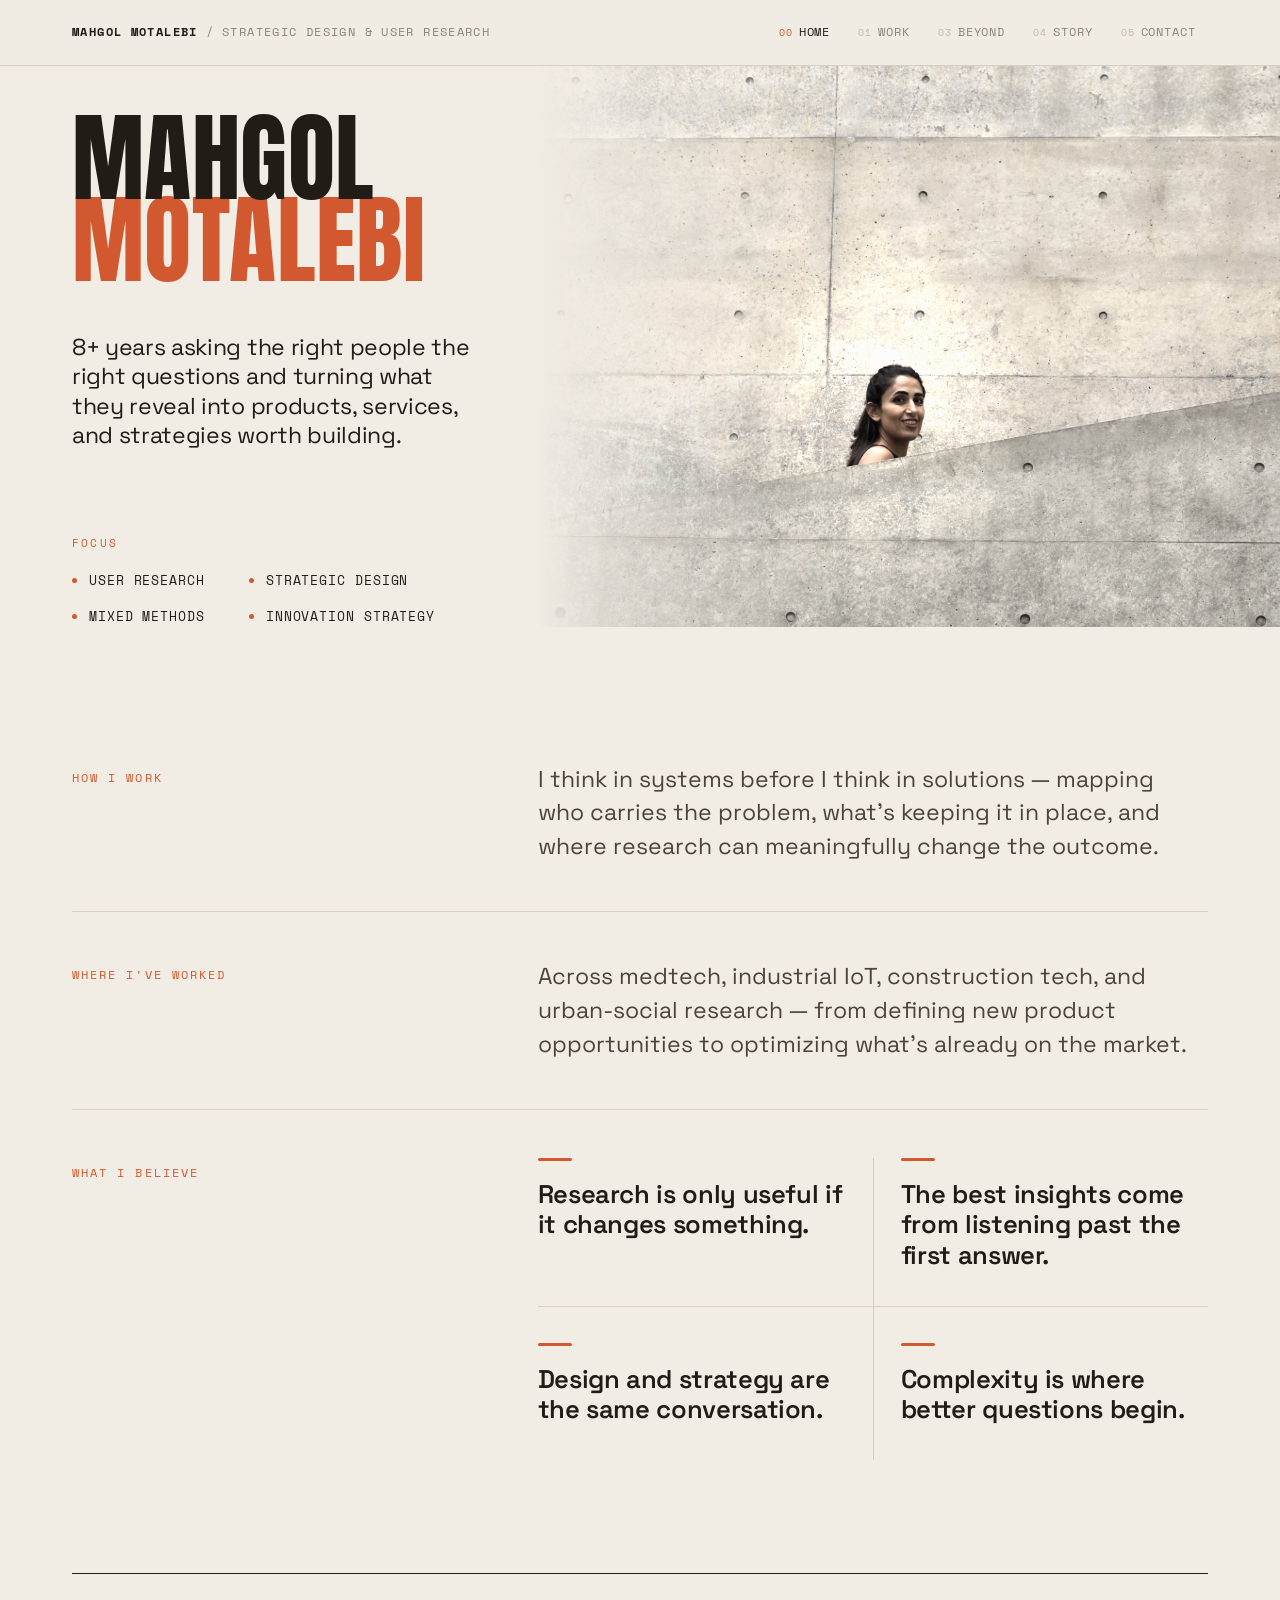
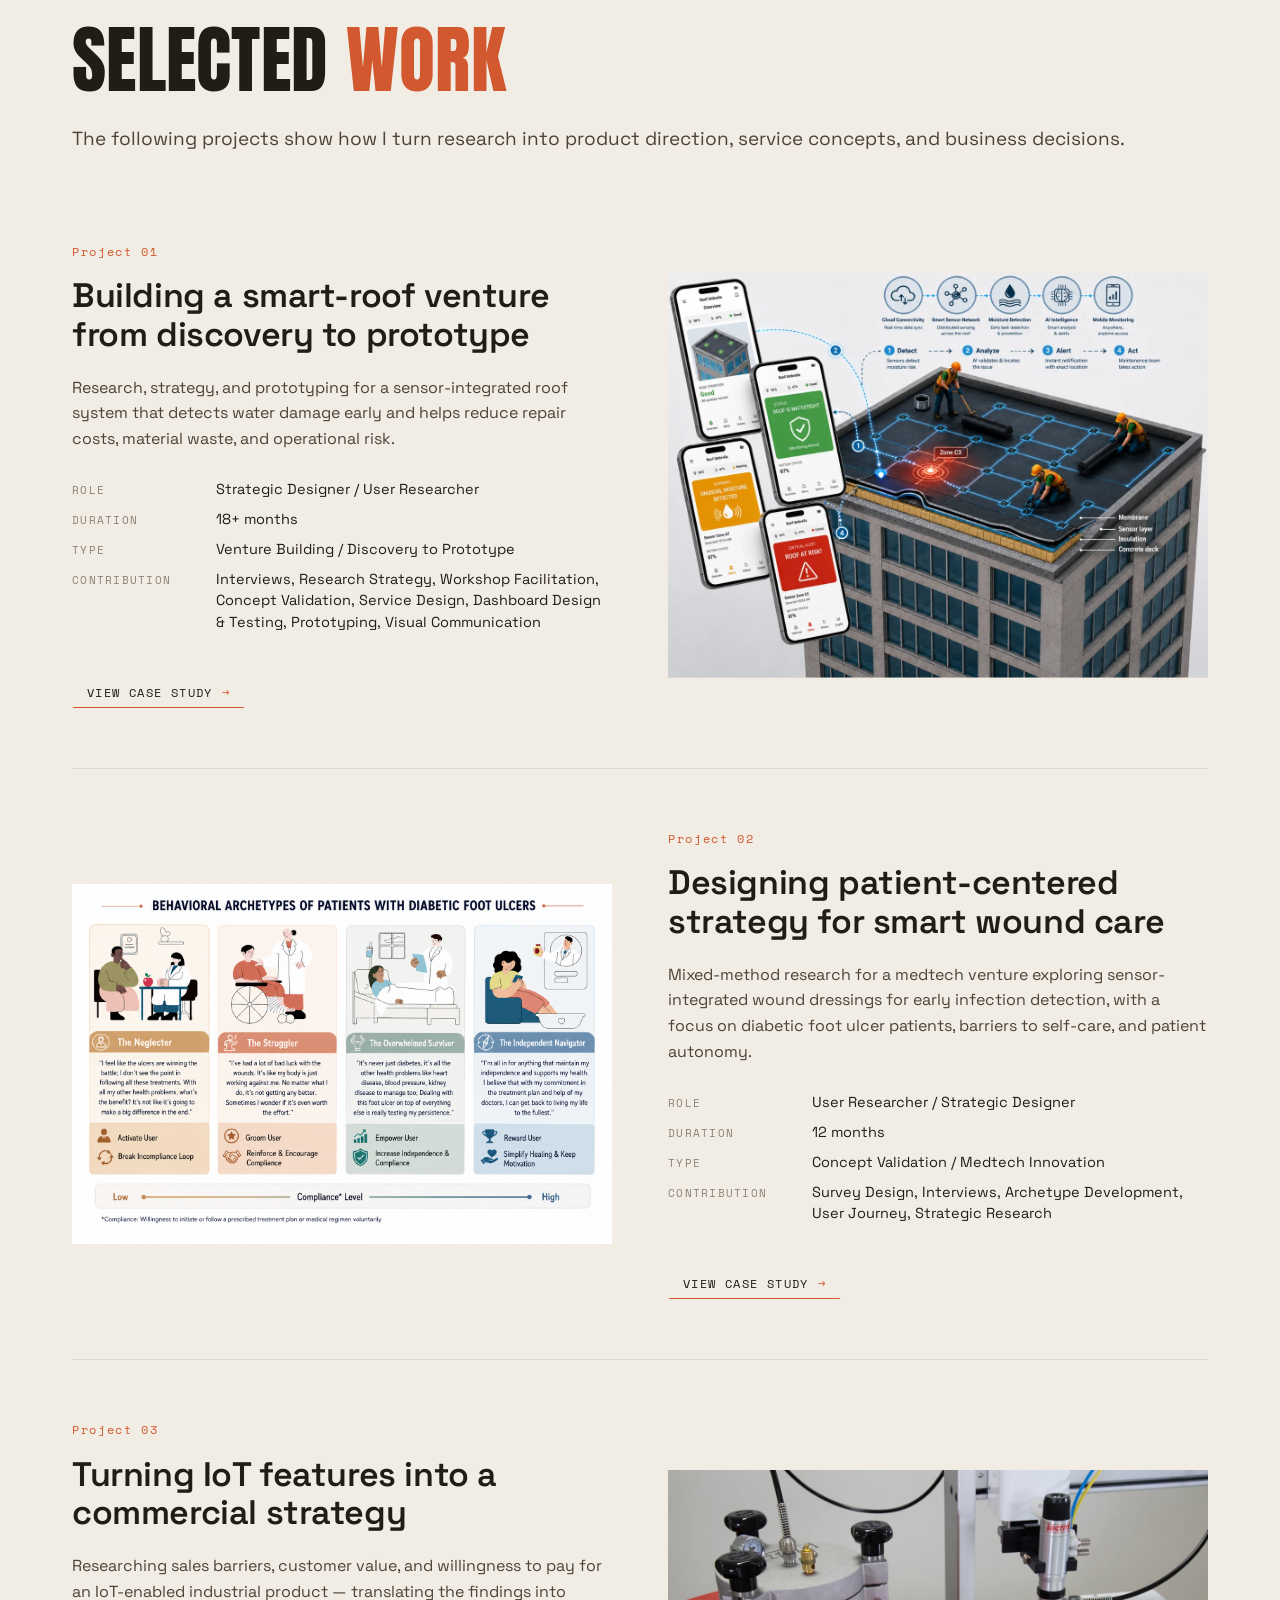
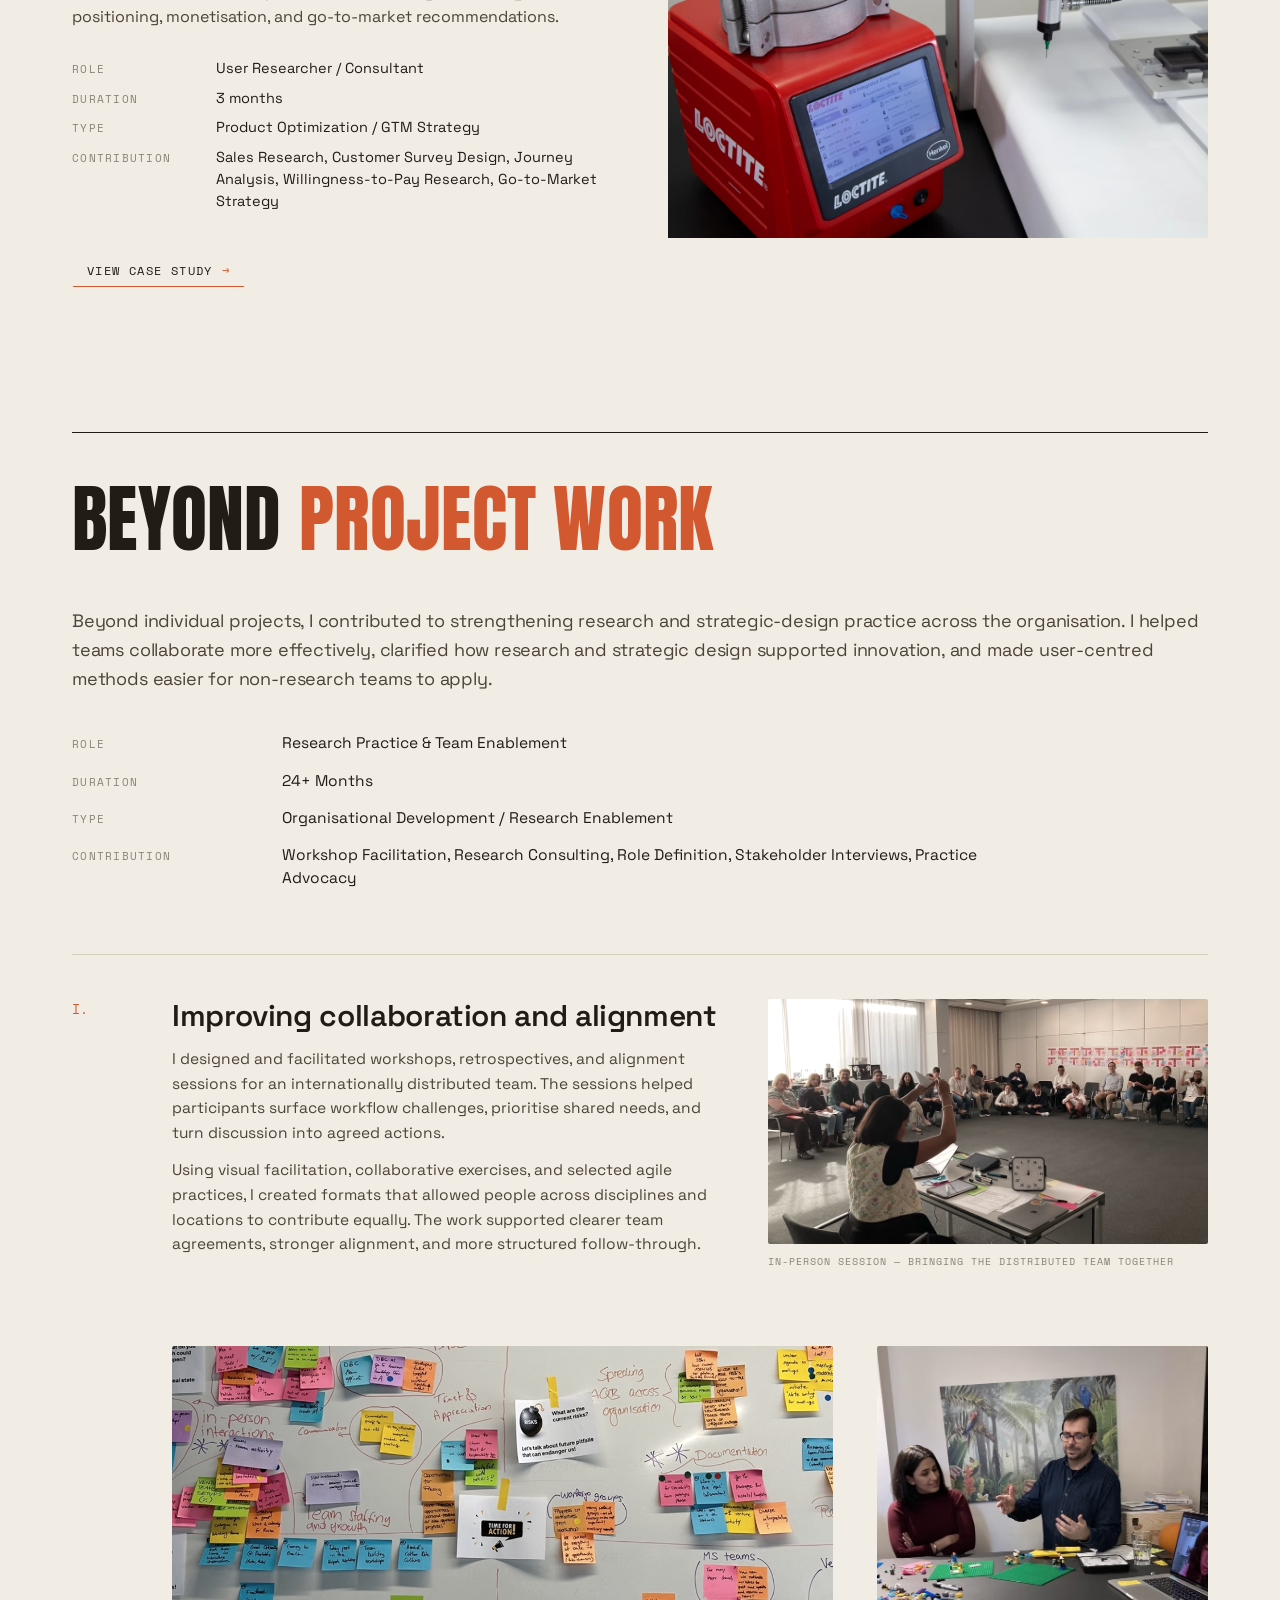
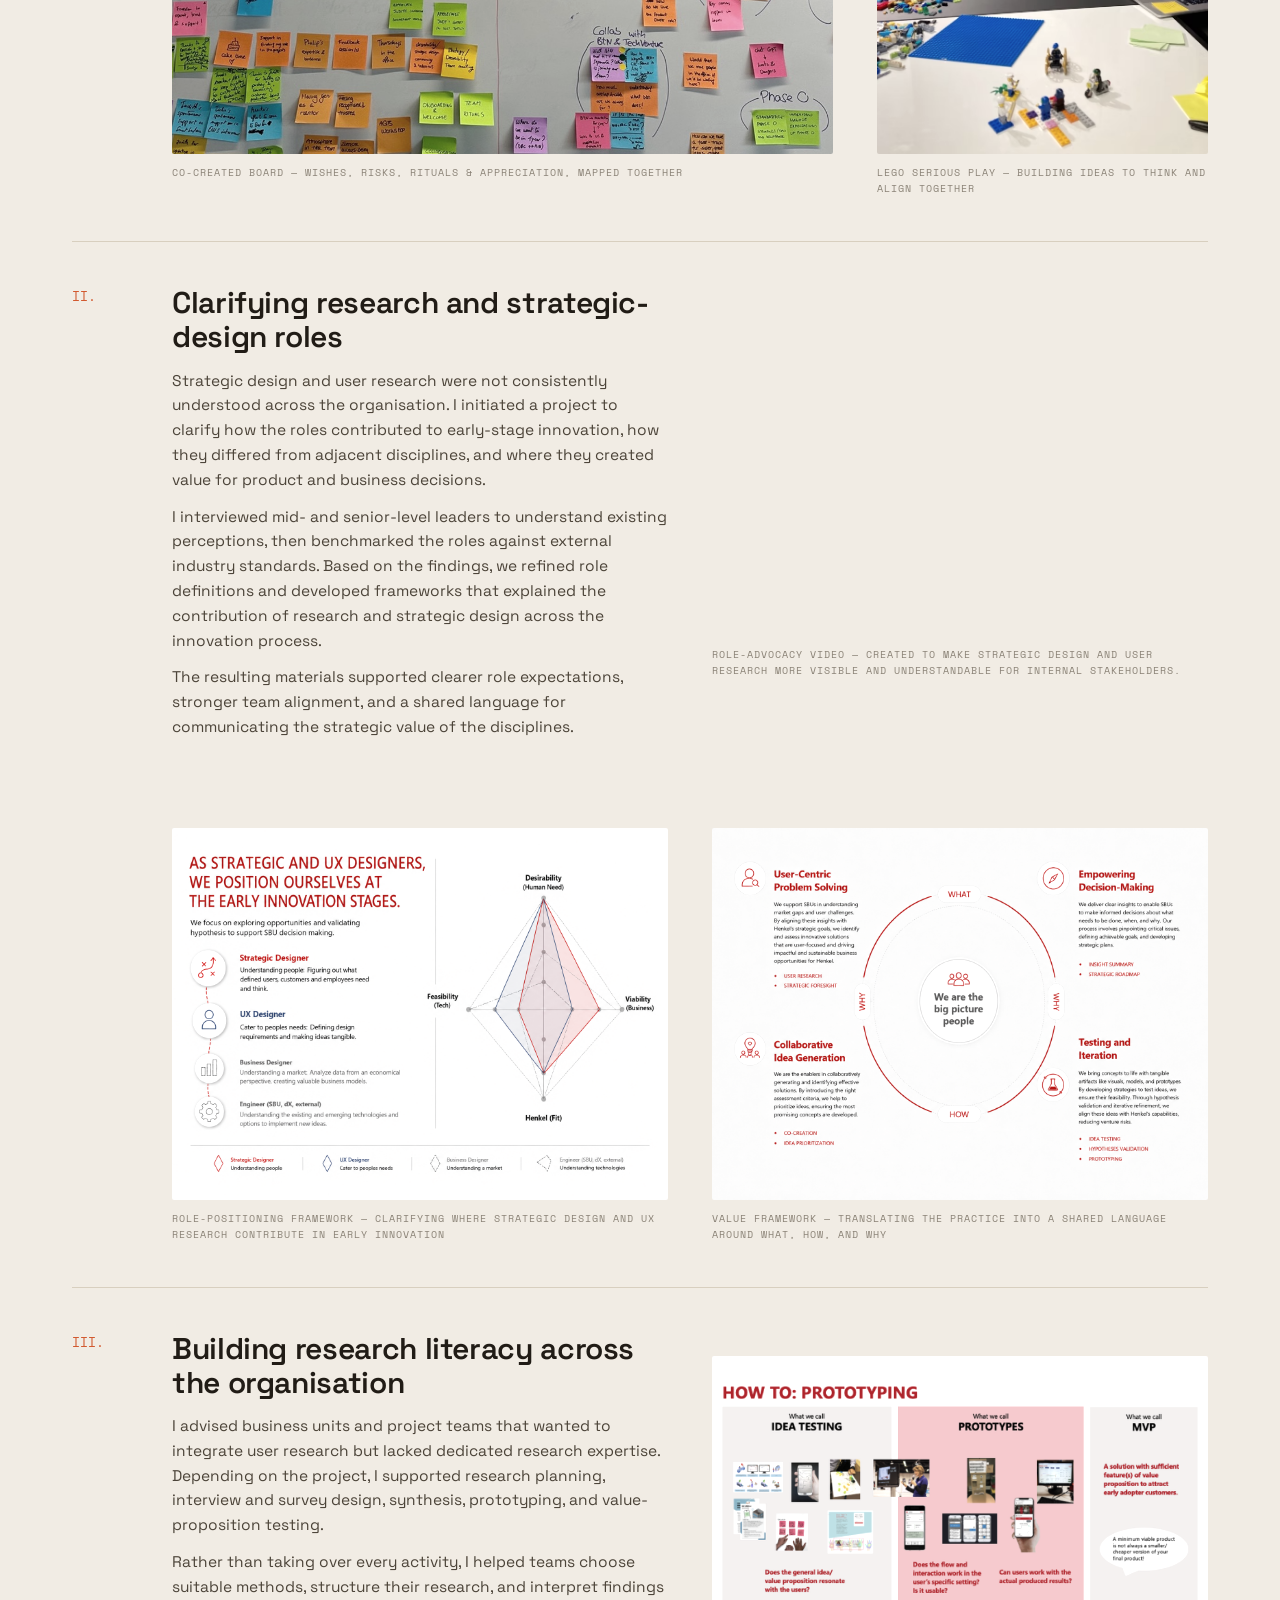
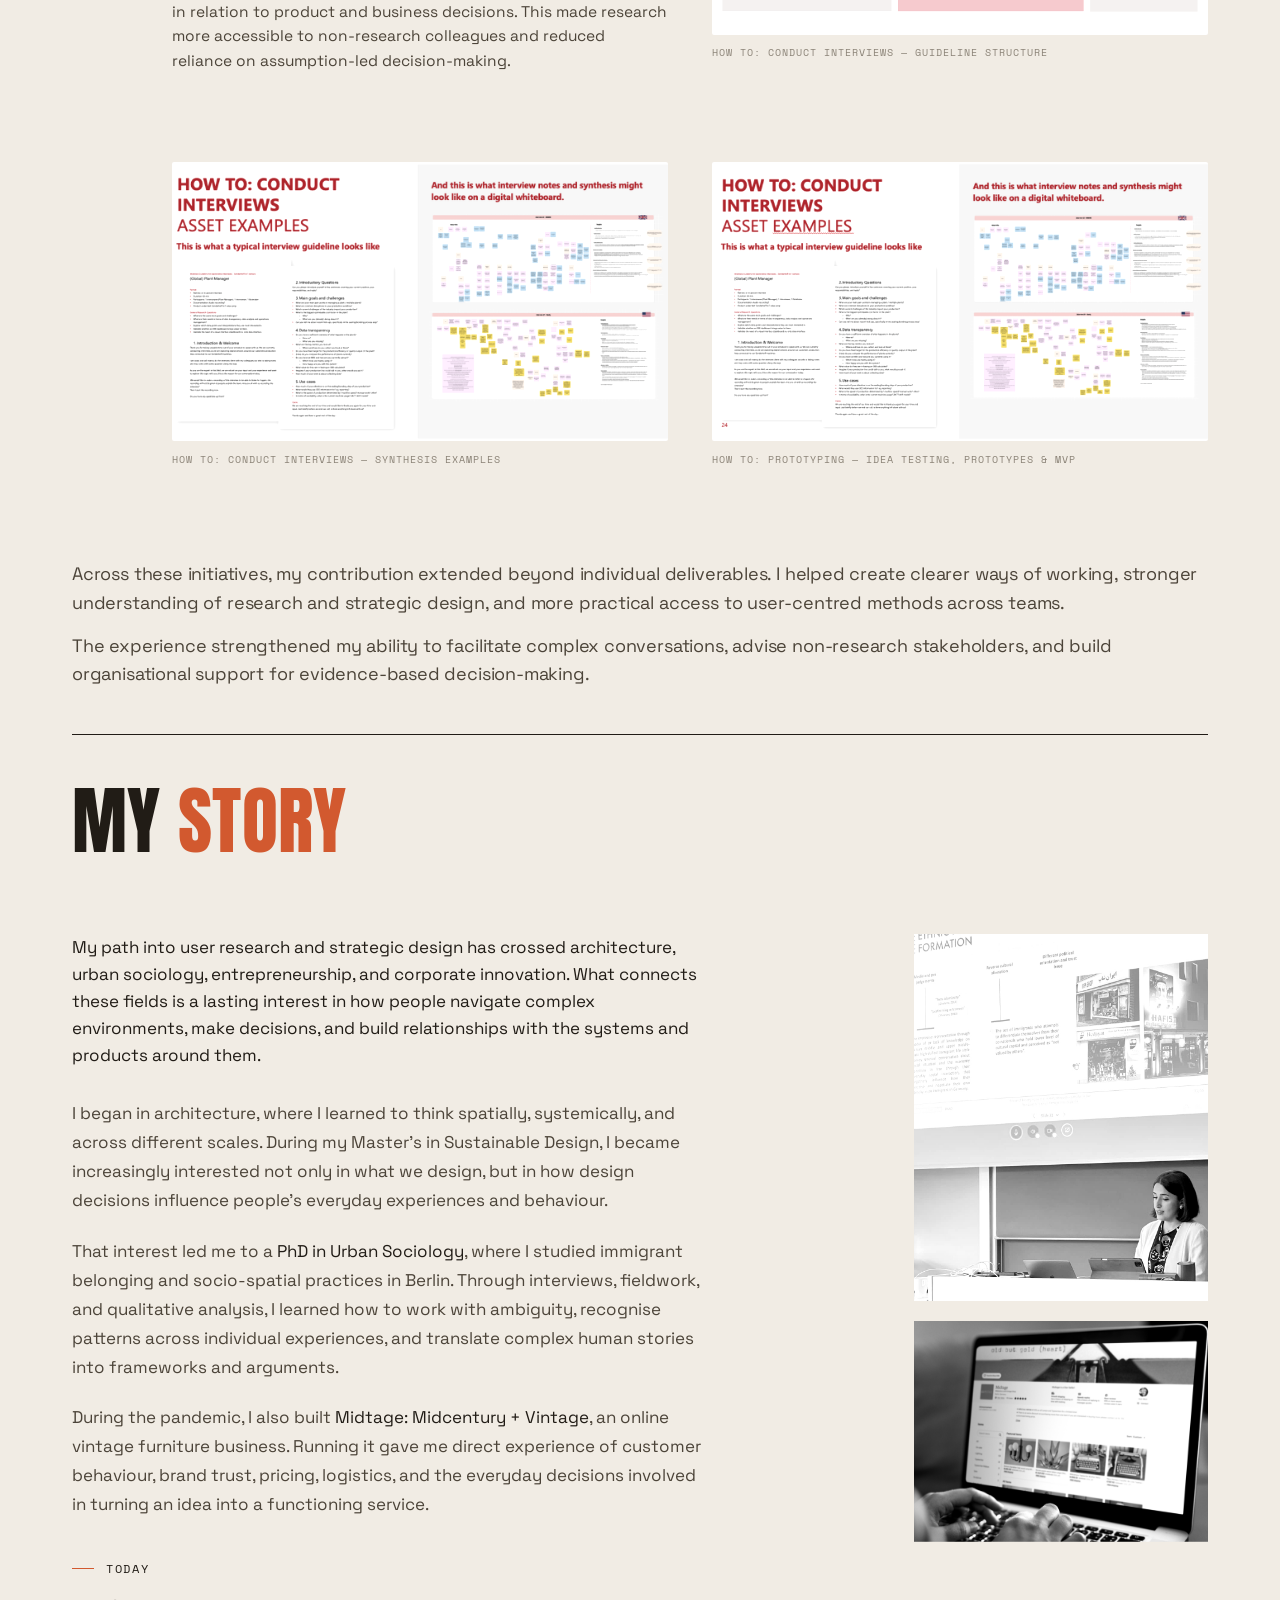
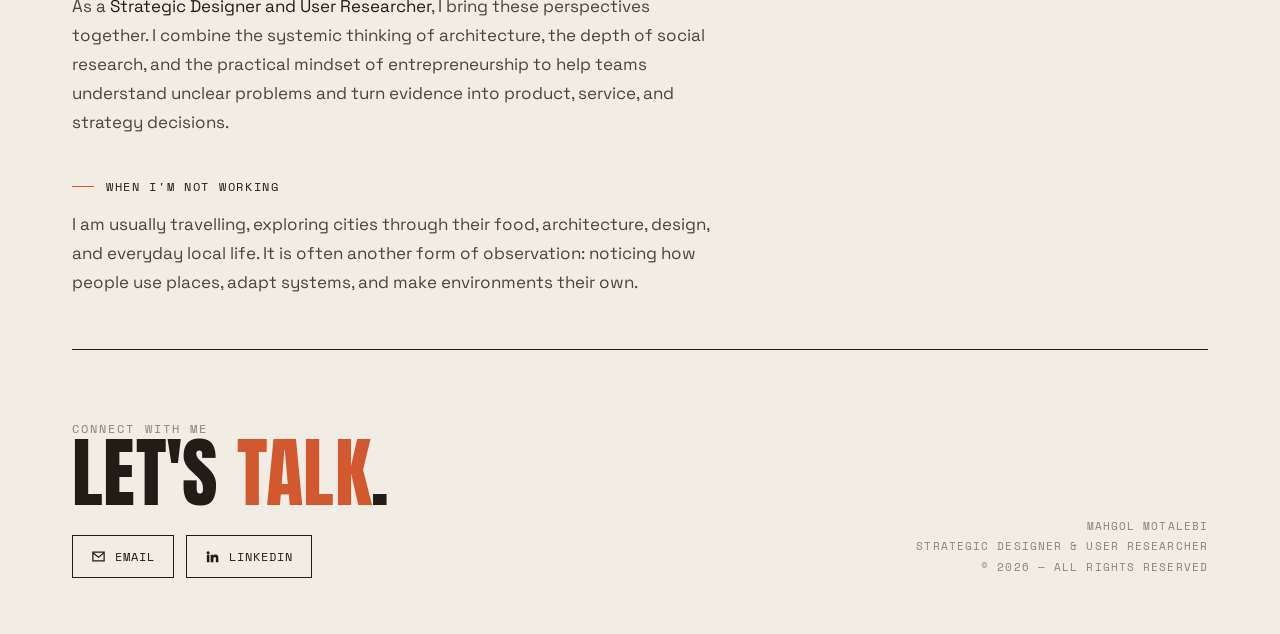
==== commit ddfa13da: "Add files via upload" ====
--- a/index.html
+++ b/index.html
@@ -36,11 +36,11 @@
 <section id="home" class="hero" data-screen-label="Home">
   <div class="hero-stage">
     <div class="hero-photo">
-      <img loading="eager" src="images/portrait-wall-bright.jpg" alt="Mahgol Motalebi against a concrete wall" style="object-fit: cover" />
+      <img loading="eager" src="images/portrait-wall-bright.png" alt="Mahgol Motalebi against a concrete wall" style="object-fit: cover" />
     </div>
     <div class="wrap hero-inner">
       <div class="hero-text reveal">
-        <h1 class="hero-name"><span>Mahgol</span><span class="o">Motalebi</span></h1>
+        <h1 class="hero-name"><span>Mahgol</span><span class="o" style="margin: 2px 0px 0px">Motalebi</span></h1>
         <p class="hero-state">8+ years asking the right people the right questions and turning what they reveal into products, services, and strategies worth building.</p>
         <div class="hero-tags">
           <span class="hero-tags-label">Focus</span>
@@ -1035,7 +1035,7 @@
         <div class="kicker">Connect with me</div>
         <h2 class="foot-cta">Let's <em>talk</em>.</h2>
         <div class="foot-links">
-          <a href="/cdn-cgi/l/email-protection#e88589808f8784c685879c8984848d8a81a88f85898184c68b8785">
+          <a href="/cdn-cgi/l/email-protection#462b272e21292a682b2932272a2a23242f06212b272f2a6825292b">
             <svg width="15" height="15" viewBox="0 0 24 24" fill="none" stroke="currentColor" stroke-width="2"><rect x="3" y="5" width="18" height="14"></rect><path d="M3 6l9 7 9-7"></path></svg>
             Email
           </a>
